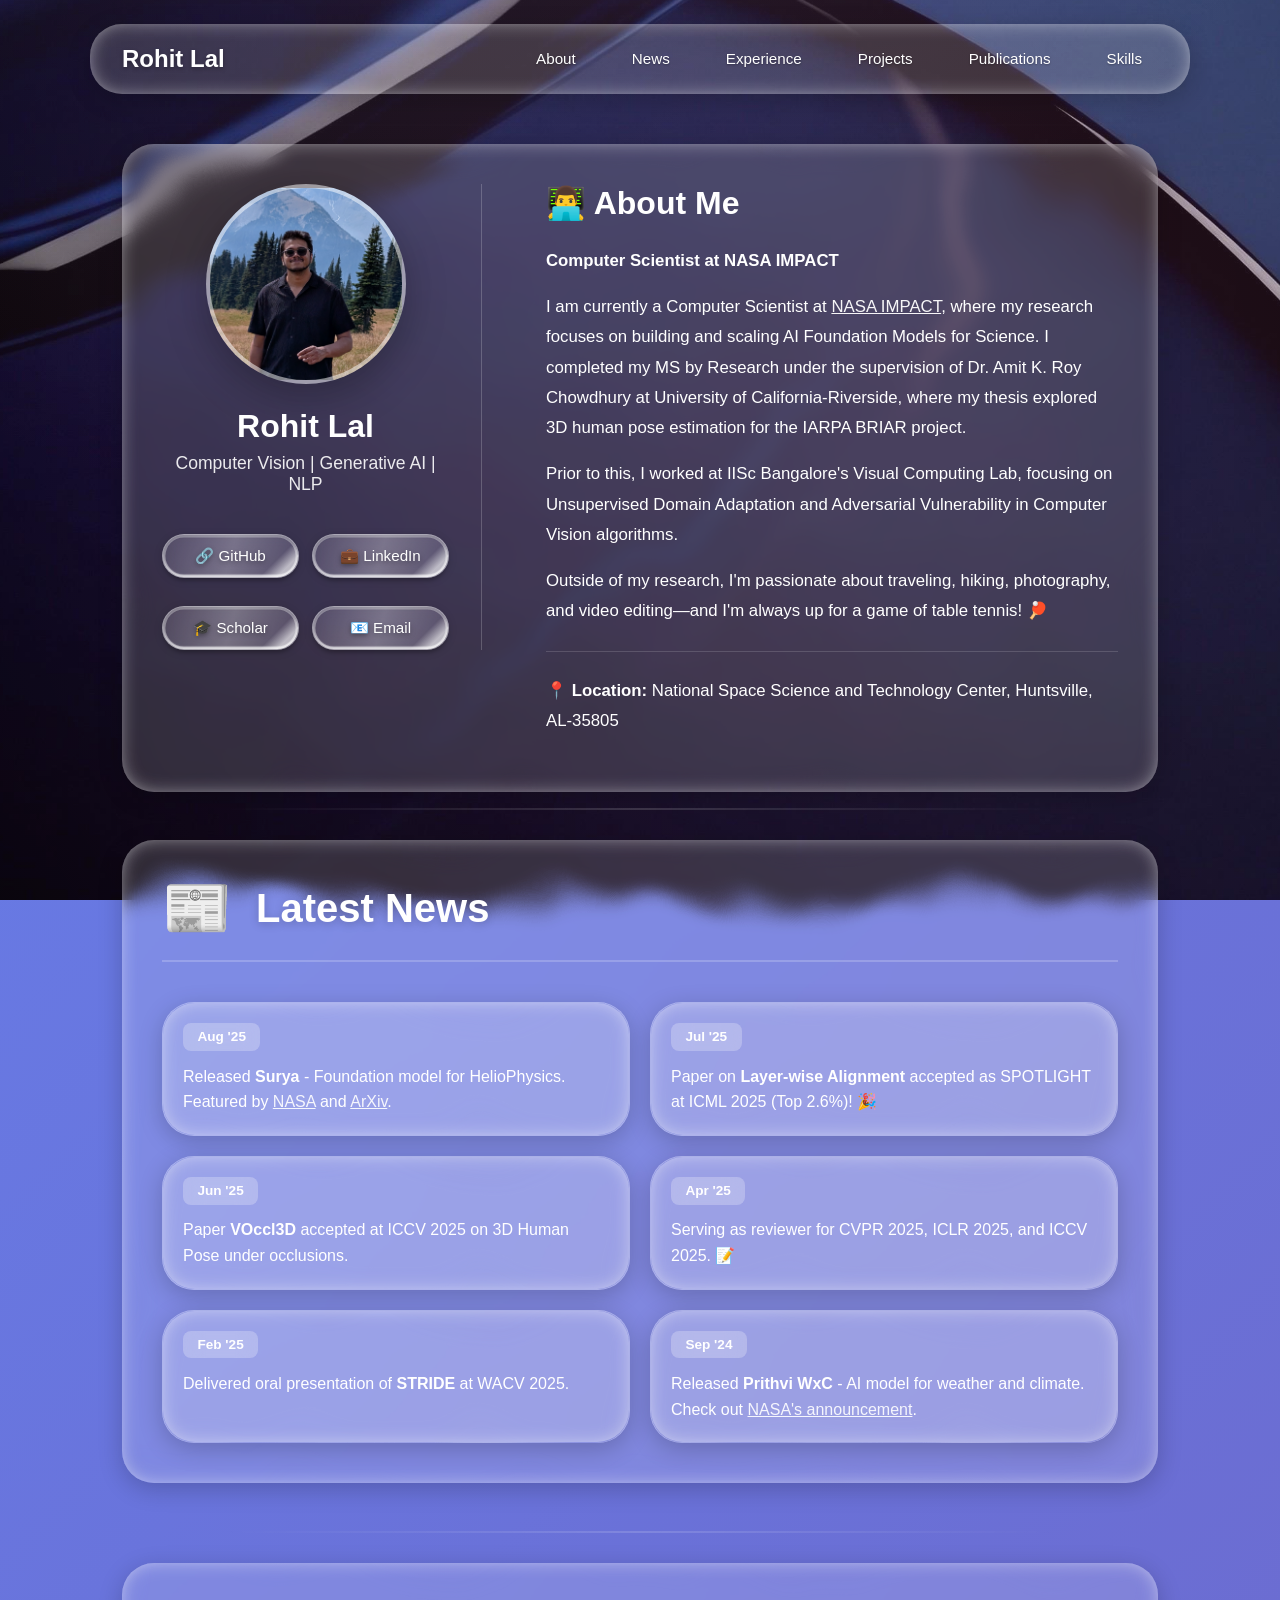
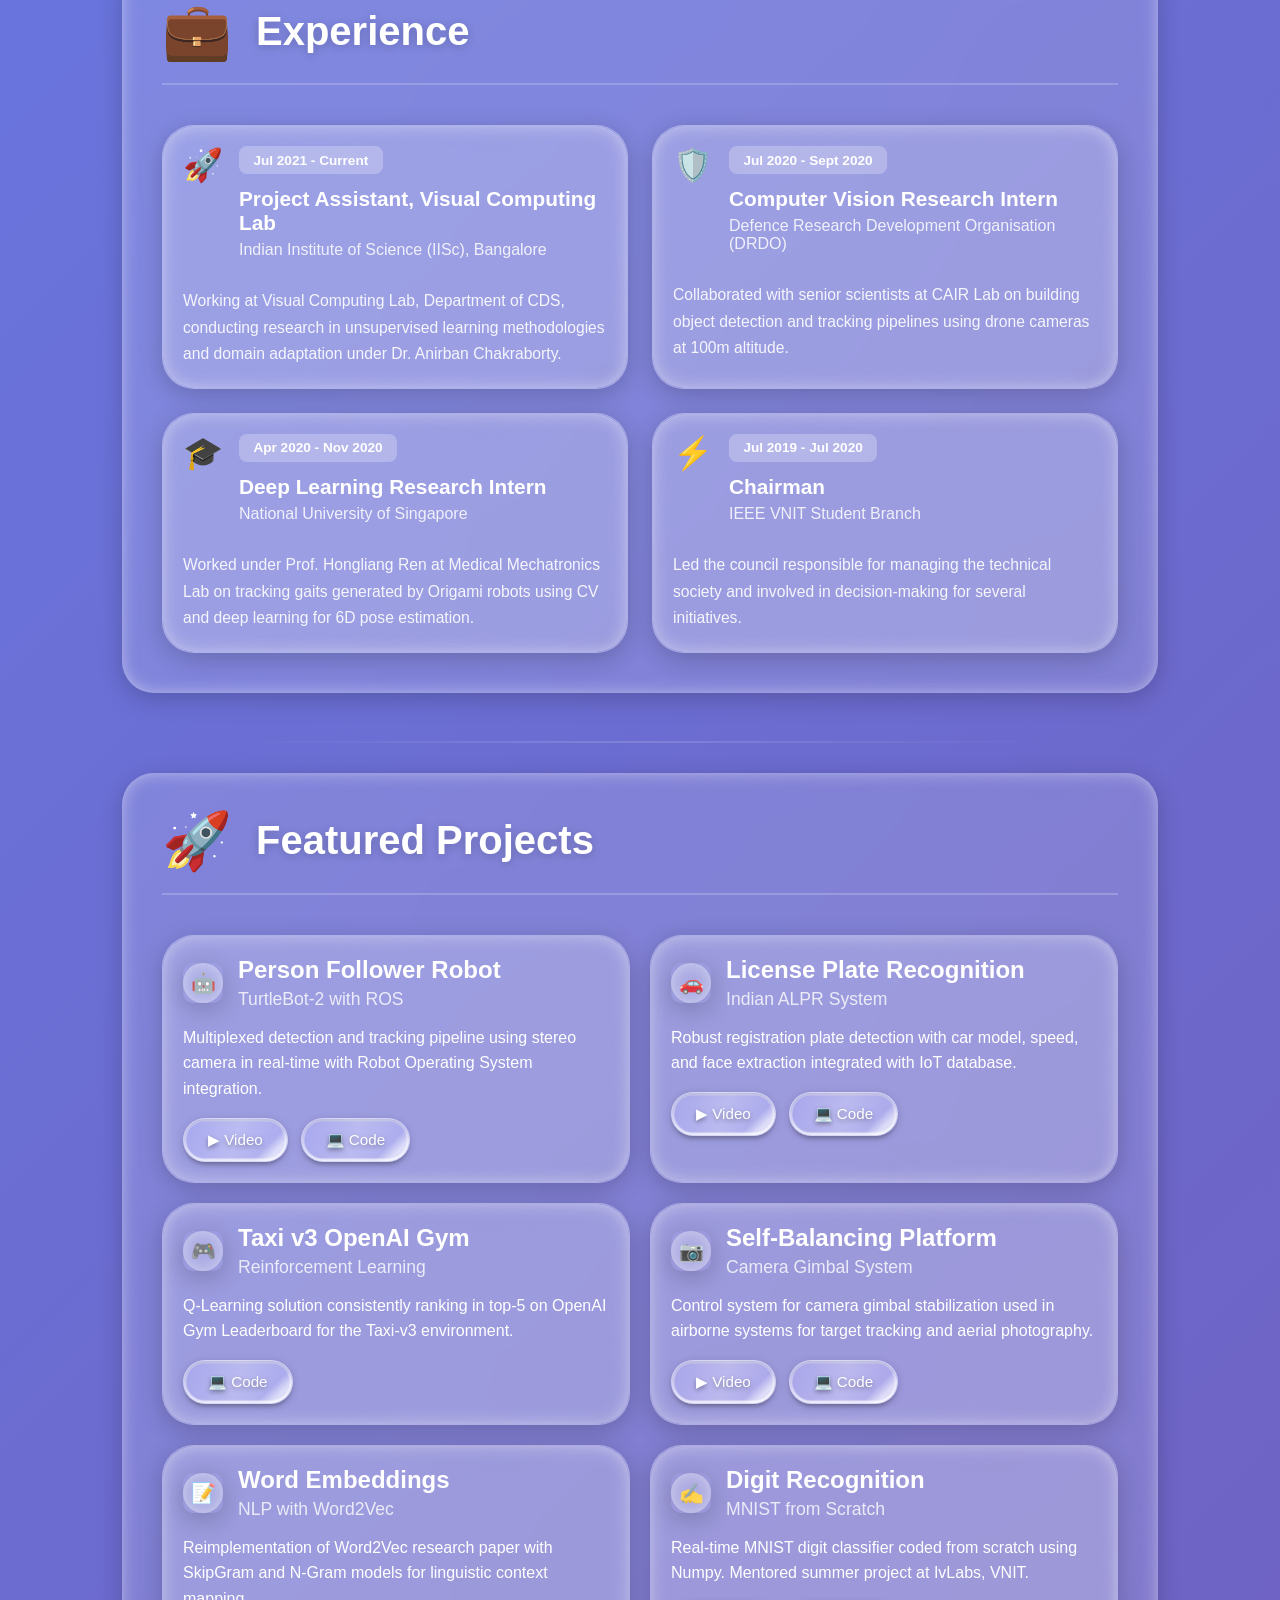
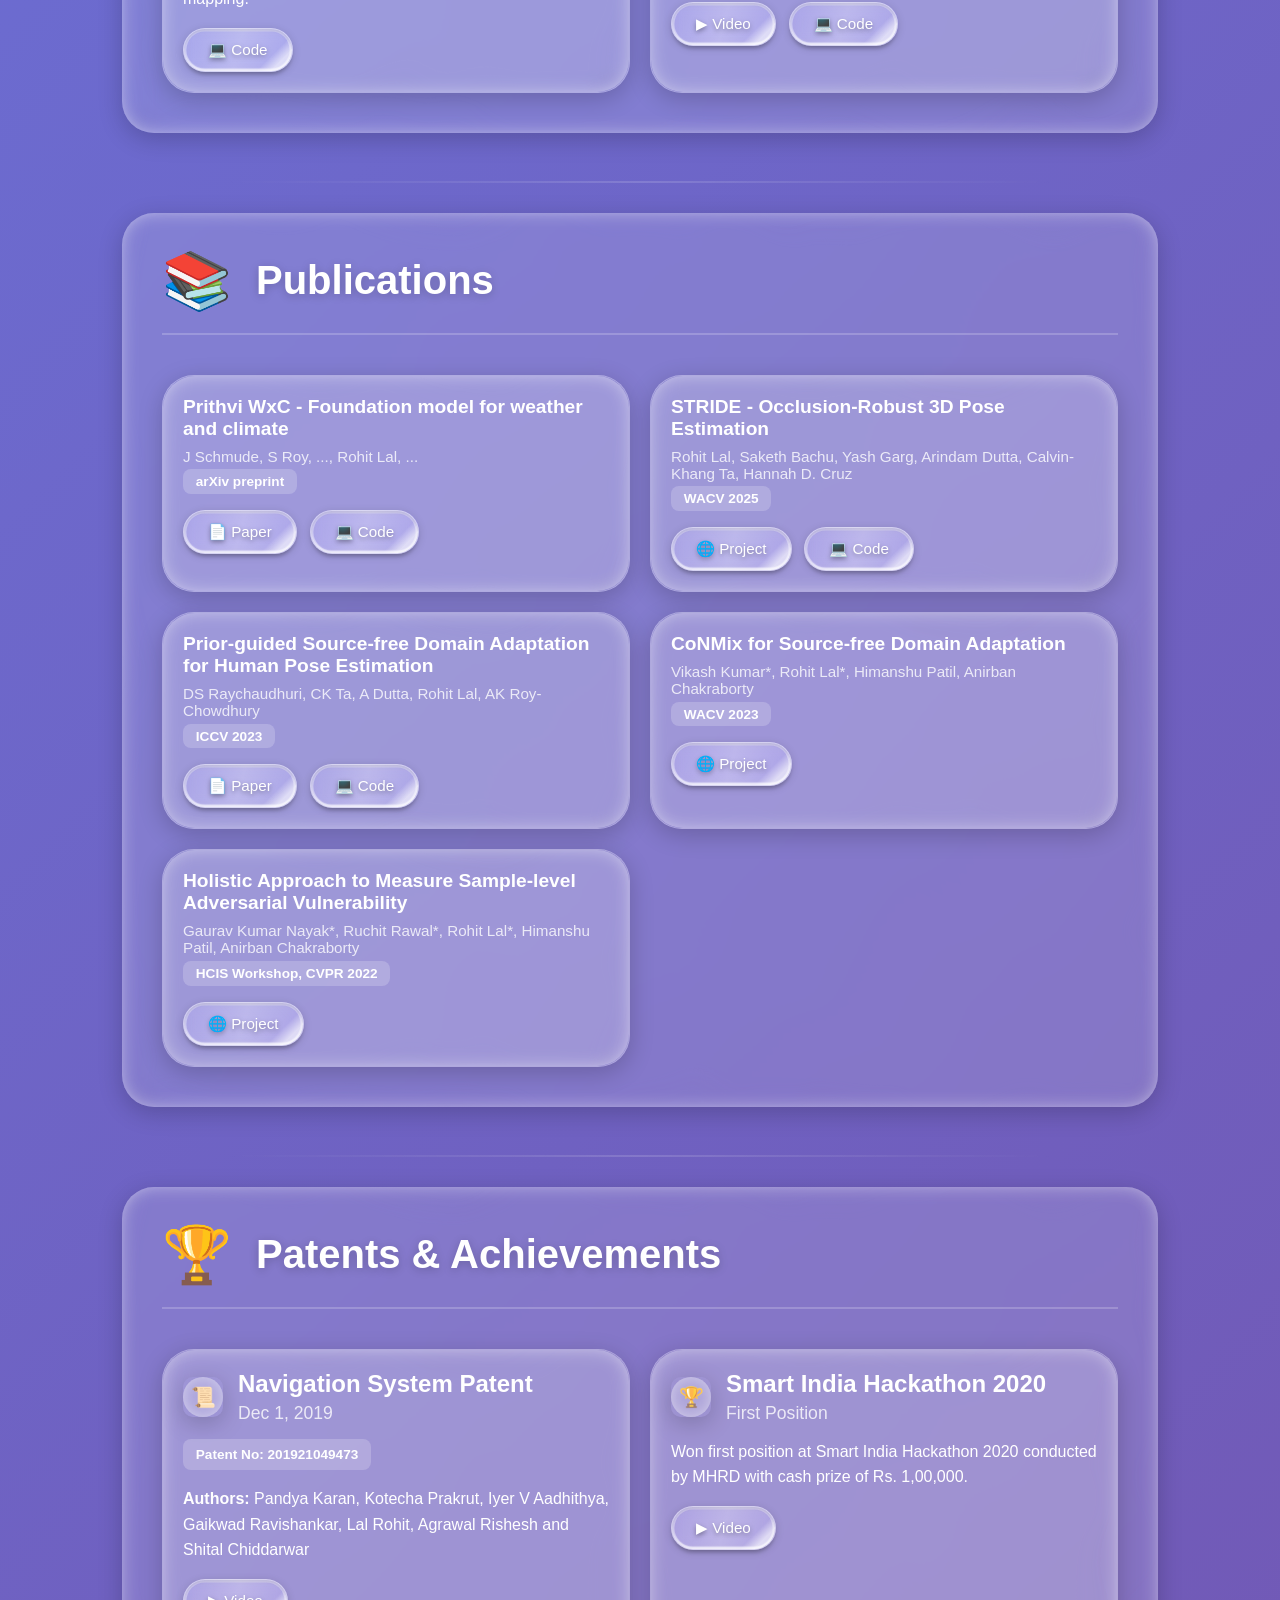
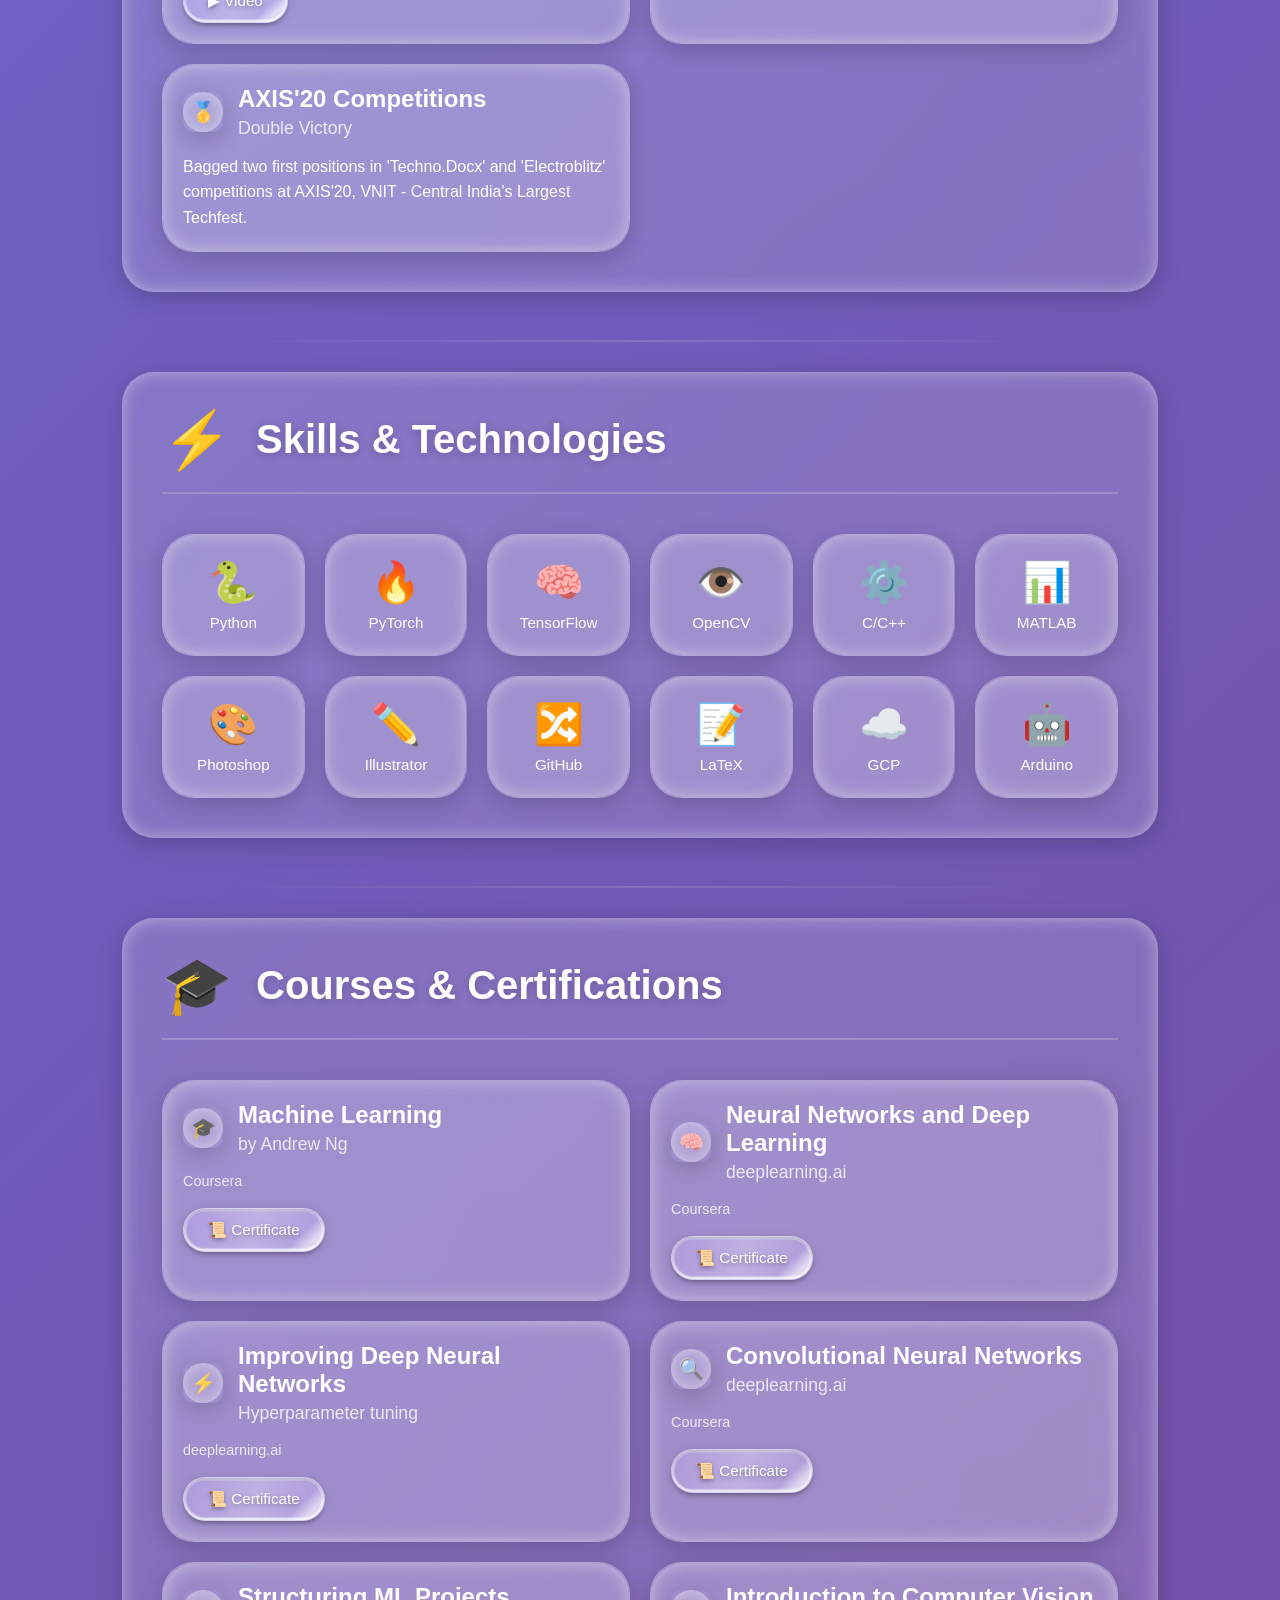
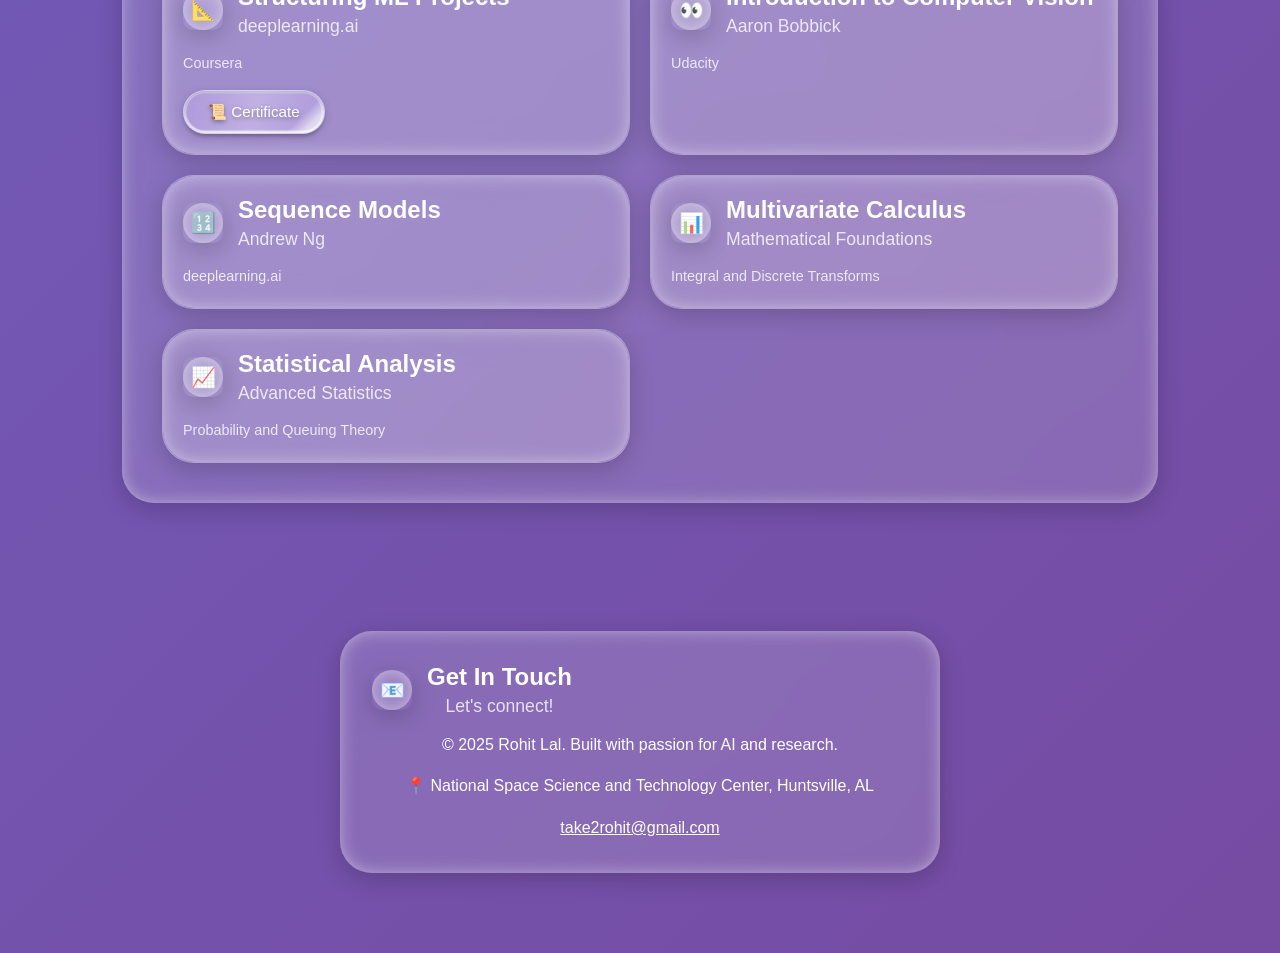
==== index.html @ 55158f2b "updated looks" ====
<!DOCTYPE html>
<html lang="en">
<!--
╔═══════════════════════════════════════════════════════════════════════════╗
║                     LIQUID GLASS CUSTOMIZATION GUIDE                       ║
╚═══════════════════════════════════════════════════════════════════════════╝

This website uses a "liquid glass morphism" effect on the navbar and cards.
All glass effects are controlled by CSS custom properties (variables) defined
in the :root selector at the top of the <style> section.

QUICK START - To customize the liquid glass appearance:
-------------------------------------------------------

1. SCROLL DOWN to the :root { } section in the <style> tag below
2. MODIFY the CSS variable values to change the glass effect
3. READ the comments next to each variable for guidance

KEY VARIABLES TO CUSTOMIZE:
---------------------------

--tint-color: RGB values (e.g., 255, 255, 255 for white)
  → Changes the color overlay on the glass
  → Try: 200, 150, 255 for purple, 150, 200, 255 for blue

--tint-opacity: 0 to 1 (e.g., 0.4)
  → Controls transparency of the color tint
  → Higher = more opaque, Lower = more transparent

--frost-blur: pixel value (e.g., 2px)
  → Controls the backdrop blur (frosted glass effect)
  → Higher = more blur, Lower = clearer glass

--noise-frequency: decimal (e.g., 0.008)
  → Controls the detail of liquid distortion
  → Higher = finer ripples, Lower = larger waves

--distortion-strength: number (e.g., 77)
  → Controls intensity of liquid ripple effect
  → Higher = more pronounced waves, Lower = subtler effect

--shadow-blur: pixel value (e.g., 20px)
  → Controls inner shadow softness
  → Higher = softer glow, Lower = sharper shadow

NAVBAR-SPECIFIC CUSTOMIZATION:
------------------------------
To customize ONLY the navbar without affecting other cards,
uncomment and modify these variables in the :root section:
  --nav-tint-color
  --nav-tint-opacity
  --nav-frost-blur
  --nav-shadow-blur

TECHNICAL NOTES:
---------------
- The liquid distortion uses an SVG filter (scroll to <svg> tag near line 1010)
- The filter parameters sync with CSS variables via JavaScript
- Glass effect layers are created using ::before and ::after pseudo-elements

For advanced customization, search for "LIQUID GLASS" comments in the code.
-->
<head>
    <meta charset="UTF-8">
    <meta name="viewport" content="width=device-width, initial-scale=1.0">
    <title>Rohit Lal - Research Portfolio</title>
    <style>
        :root {
            /* ========================================
               LIQUID GLASS EFFECT CUSTOMIZATION
               ======================================== */
            
            /* Inner shadow - Creates depth inside the glass */
            /* Change shadow-color for different highlight colors */
            /* Increase shadow-blur for softer inner glow */
            --shadow-offset: 0;
            --shadow-blur: 20px;
            --shadow-spread: -5px;
            --shadow-color: rgba(255, 255, 255, 0.7);

            /* Painted glass tint - Adds color overlay to glass */
            /* Change tint-color RGB values (e.g., 200, 150, 255 for purple tint) */
            /* Adjust tint-opacity (0-1) to control tint strength */
            /* LOWER values = MORE transparent, HIGHER values = MORE opaque */
            --tint-color: 255, 255, 255;
            --tint-opacity: 0.15;

            /* Background frost - Controls blur effect */
            /* Increase frost-blur (e.g., 10px) for more frosted look */
            /* Decrease for sharper glass appearance */
            --frost-blur: 10px;

            /* SVG noise/distortion - Creates liquid ripple effect */
            /* Increase noise-frequency (e.g., 0.015) for finer distortion */
            /* Increase distortion-strength (e.g., 100) for more pronounced waves */
            --noise-frequency: 0.008;
            --distortion-strength: 77;

            /* Outer shadow blur - Drop shadow beneath glass elements */
            /* Increase for more dramatic floating effect */
            --outer-shadow-blur: 24px;
            
            /* ========================================
               NAVBAR LIQUID GLASS CUSTOMIZATION
               ======================================== */
            
            /* Navbar-specific glass settings (inherits from above if not set) */
            /* Uncomment and modify these to customize navbar separately: */
            /* --nav-tint-color: 255, 255, 255; */
            /* --nav-tint-opacity: 0.35; */
            /* --nav-frost-blur: 10px; */
            /* --nav-shadow-blur: 15px; */
        }

        * {
            margin: 0;
            padding: 0;
            box-sizing: border-box;
        }

        html {
            font-size: 100%;
            scroll-behavior: smooth;
            overflow-x: hidden;
        }

        /* Smooth scrolling with momentum */
        * {
            -webkit-font-smoothing: antialiased;
            -moz-osx-font-smoothing: grayscale;
        }

        body {
            min-height: 100vh;
            background: linear-gradient(135deg, #667eea 0%, #764ba2 100%);
            font-family: -apple-system, BlinkMacSystemFont, 'Segoe UI', Roboto, sans-serif;
            overflow-x: hidden;
            position: relative;
        }

        /* Parallax background layers */
        .parallax-bg {
            position: fixed;
            top: 0;
            left: 0;
            width: 100%;
            height: 100%;
            z-index: -1;
        }

        .parallax-layer-1 {
            position: absolute;
            top: 0;
            left: 0;
            width: 100%;
            height: 300vh;
            background-image: url('./bg.jpeg');
            background-size: cover;
            background-position: center top;
            background-repeat: no-repeat;
            transform: translateY(-200vh);
        }

        .parallax-layer-2 {
            position: absolute;
            top: 0;
            left: 0;
            width: 100%;
            height: 300vh;
            background: radial-gradient(circle at 30% 50%, rgba(120, 119, 198, 0.2) 0%, transparent 60%),
                radial-gradient(circle at 70% 80%, rgba(255, 119, 198, 0.15) 0%, transparent 60%);
            transform: translateY(-200vh);
        }

        .parallax-layer-3 {
            position: absolute;
            top: 0;
            left: 0;
            width: 100%;
            height: 300vh;
            background: radial-gradient(circle at 80% 20%, rgba(120, 219, 255, 0.15) 0%, transparent 50%);
            transform: translateY(-200vh);
        }

        /* Remove parallax card effects */
        .parallax-card { position: relative; }

        /* ========================================
           MAIN CARD LIQUID GLASS EFFECT
           ======================================== 
           All content cards use this liquid glass effect.
           Same technique as navbar but applied to all .glass elements.
           Customization: Modify CSS variables in :root section at top of file.
        */
        .glass {
            position: relative;
            border-radius: 2rem;
            padding: 1.25rem;
            isolation: isolate;
            transition: transform 0.3s ease;
            box-shadow: 0px 6px var(--outer-shadow-blur) rgba(0, 0, 0, 0.2);
        }

        /* Inner glass layer - tint and inner shadow */
        .glass::before {
            content: '';
            position: absolute;
            inset: 0;
            z-index: 0;
            border-radius: 2rem;
            box-shadow:
                inset var(--shadow-offset) var(--shadow-offset) var(--shadow-blur) var(--shadow-spread) var(--shadow-color);
            background-color: rgba(var(--tint-color), var(--tint-opacity));
            pointer-events: none;
        }

        /* Outer glass layer - backdrop blur and liquid distortion */
        .glass::after {
            content: '';
            position: absolute;
            inset: 0;
            z-index: -1;
            border-radius: 2rem;
            backdrop-filter: blur(var(--frost-blur));
            -webkit-backdrop-filter: blur(var(--frost-blur));
            filter: url(#glass-distortion);
            -webkit-filter: url("#glass-distortion");
            isolation: isolate;
            pointer-events: none;
        }

        /* Ensure content appears above glass layers */
        .glass > * {
            position: relative;
            z-index: 1;
        }

        .glass:hover {
            transform: translateY(-5px);
            box-shadow: 0 12px 40px rgba(31, 38, 135, 0.3);
        }

        @keyframes slideDown {
            from {
                opacity: 0;
                transform: translateX(-50%) translateY(-20px);
            }
            to {
                opacity: 1;
                transform: translateX(-50%) translateY(0);
            }
        }

        /* ========================================
           NAVBAR LIQUID GLASS EFFECT
           ======================================== 
           This creates the liquid glass morphism effect on the navbar
           EXACT structure copied from index_liquid.html for proper transparency
        */
        .liquidGlassNav {
            position: absolute;
            width: 100%;
            height: 100%;
            border-radius: 2rem;
            isolation: isolate;
            box-shadow: 0px 6px var(--outer-shadow-blur) rgba(0, 0, 0, 0.2);
        }

        /* Inner layer: tint color and inner shadow */
        .liquidGlassNav::before {
            content: '';
            position: absolute;
            inset: 0;
            z-index: 0;
            border-radius: 2rem;
            box-shadow:
                inset var(--shadow-offset) var(--shadow-offset) var(--shadow-blur) var(--shadow-spread) var(--shadow-color);
            background-color: rgba(var(--tint-color), var(--tint-opacity));
        }

        /* Outer layer: backdrop blur and liquid distortion - THIS makes it see-through */
        .liquidGlassNav::after {
            content: '';
            position: absolute;
            inset: 0;
            z-index: -1;
            border-radius: 2rem;
            backdrop-filter: blur(var(--frost-blur));
            filter: url(#glass-distortion);
            isolation: isolate;
            -webkit-backdrop-filter: blur(var(--frost-blur));
            -webkit-filter: url("#glass-distortion");
        }

        nav {
            position: fixed;
            top: 1.5rem;
            left: 50%;
            transform: translateX(-50%);
            z-index: 1000;
            max-width: 1100px;
            width: calc(100% - 4rem);
            height: 70px;
            animation: slideDown 0.6s ease forwards;
        }

        nav:hover .liquidGlassNav {
            box-shadow: 0 8px calc(var(--outer-shadow-blur) + 6px) rgba(0, 0, 0, 0.25);
        }

        /* Text content layer - sits on TOP of the liquid glass */
        .nav-content {
            position: relative;
            z-index: 10;
            display: flex;
            align-items: center;
            justify-content: space-between;
            padding: 0 2rem;
            height: 100%;
            pointer-events: none;
        }

        .nav-content > * {
            pointer-events: auto;
        }

        .logo {
            font-size: 1.5rem;
            font-weight: 700;
            color: white;
            text-shadow: 0 2px 4px rgba(0, 0, 0, 0.3);
            opacity: 0;
            animation: fadeIn 0.5s ease 0.2s forwards;
        }

        .nav-links {
            display: flex;
            gap: 1.5rem;
            list-style: none;
            margin: 0;
            padding: 0;
        }

        .nav-links li {
            opacity: 0;
            animation: fadeIn 0.5s ease forwards;
        }

        .nav-links li:nth-child(1) { animation-delay: 0.3s; }
        .nav-links li:nth-child(2) { animation-delay: 0.4s; }
        .nav-links li:nth-child(3) { animation-delay: 0.5s; }
        .nav-links li:nth-child(4) { animation-delay: 0.6s; }
        .nav-links li:nth-child(5) { animation-delay: 0.7s; }
        .nav-links li:nth-child(6) { animation-delay: 0.8s; }

        @keyframes fadeIn {
            to {
                opacity: 1;
            }
        }

        .nav-links a {
            color: white;
            text-decoration: none;
            padding: 0.5rem 1rem;
            border-radius: 0.75rem;
            transition: all 0.3s;
            font-size: 0.95rem;
            position: relative;
            text-shadow: 0 1px 2px rgba(0, 0, 0, 0.3);
        }

        .nav-links a:hover {
            background: rgba(255, 255, 255, 0.3);
            backdrop-filter: blur(10px);
            box-shadow: inset 0 1px 2px rgba(255, 255, 255, 0.6),
                0 2px 10px rgba(0, 0, 0, 0.2);
            transform: translateY(-2px);
        }

        .nav-links a:active {
            transform: translateY(0);
        }

        .container {
            max-width: 1100px;
            margin: 0 auto;
            padding: 7rem 2rem 2rem;
            position: relative;
            z-index: 1;
        }

        .hero {
            padding: 2rem 0 3rem;
        }

        .about-container {
            max-width: 1100px;
            margin: 0 auto;
        }

        .about-card {
            display: grid;
            grid-template-columns: 320px 1fr;
            gap: 3rem;
            padding: 2.5rem;
            align-items: start;
        }

        .about-left {
            display: flex;
            flex-direction: column;
            align-items: center;
            text-align: center;
            padding-right: 2rem;
            border-right: 1px solid rgba(255, 255, 255, 0.2);
        }

        .hero-avatar {
            width: 200px;
            height: 200px;
            border-radius: 50%;
            margin-bottom: 1.5rem;
            border: 4px solid rgba(255, 255, 255, 0.5);
            box-shadow: 0 12px 40px rgba(0, 0, 0, 0.3);
            background-image: url('./dp.png');
            background-size: cover;
            background-position: center;
            background-repeat: no-repeat;
            object-fit: cover;
            animation: float 3s ease-in-out infinite;
        }

        @keyframes float {
            0%, 100% { transform: translateY(0); }
            50% { transform: translateY(-10px); }
        }

        .hero-name {
            font-size: 2rem;
            font-weight: 700;
            color: white;
            margin-bottom: 0.5rem;
        }

        .hero-expertise {
            font-size: 1.1rem;
            color: rgba(255, 255, 255, 0.9);
            margin-bottom: 1.5rem;
        }

        .about-right {
            display: flex;
            flex-direction: column;
            padding-left: 1rem;
        }

        .card-header {
            display: flex;
            align-items: center;
            gap: 0.9375rem;
            margin-bottom: 0.9375rem;
        }

        .icon {
            position: relative;
            width: 2.5rem;
            height: 2.5rem;
            border-radius: 0.625rem;
            display: flex;
            align-items: center;
            justify-content: center;
            font-size: 1.25rem;
        }

        .icon::after {
            border-radius: 0.625rem;
        }

        .card-title {
            font-size: 1.5rem;
            font-weight: 600;
            color: white;
            margin: 0;
        }

        .card-subtitle {
            font-size: 1.1rem;
            color: rgba(255, 255, 255, 0.8);
            margin: 0.3125rem 0 0 0;
        }

        .social-links {
            display: grid;
            grid-template-columns: 1fr 1fr;
            gap: 0.8rem;
            width: 100%;
        }

        .social-btn {
            padding: 0.75rem 1rem;
            font-size: 0.9rem;
            white-space: nowrap;
            margin-top: 0;
        }

        .about-title {
            font-size: 2rem;
            font-weight: 700;
            color: white;
            margin-bottom: 1.5rem;
            display: flex;
            align-items: center;
            gap: 0.75rem;
        }

        .about-content {
            color: white;
            line-height: 1.8;
            font-size: 1.05rem;
        }

        .about-content p {
            margin-bottom: 1rem;
        }

        .about-content p:last-child {
            margin-top: 1.5rem;
            padding-top: 1.5rem;
            border-top: 1px solid rgba(255, 255, 255, 0.15);
        }

        .about-content strong {
            color: rgba(255, 255, 255, 1);
        }

        .about-content a {
            color: rgba(255, 255, 255, 0.95);
            text-decoration: underline;
            transition: color 0.3s;
        }

        .about-content a:hover {
            color: white;
        }

        .section {
            margin-bottom: 5rem;
            position: relative;
        }

        .section::before {
            content: '';
            position: absolute;
            top: -2rem;
            left: 50%;
            transform: translateX(-50%);
            width: 80%;
            height: 2px;
            background: linear-gradient(90deg, transparent, rgba(255, 255, 255, 0.3), transparent);
            opacity: 0.5;
        }

        .section-container {
            padding: 2.5rem;
            margin-bottom: 2rem;
        }

        .section-header {
            display: flex;
            align-items: center;
            gap: 1.5rem;
            margin-bottom: 2.5rem;
            padding-bottom: 1.5rem;
            border-bottom: 2px solid rgba(255, 255, 255, 0.2);
        }

        .section-icon {
            font-size: 3.5rem;
            line-height: 1;
            animation: float 3s ease-in-out infinite;
        }

        .section-title {
            font-size: 2.5rem;
            font-weight: 700;
            color: white;
            margin: 0;
            text-shadow: 0 2px 10px rgba(0, 0, 0, 0.2);
        }

        .subcard {
            background: rgba(255, 255, 255, 0.08) !important;
            border: 1px solid rgba(255, 255, 255, 0.3);
            transition: all 0.3s ease;
        }

        .subcard:hover {
            background: rgba(255, 255, 255, 0.12) !important;
            transform: translateY(-3px) scale(1.02) !important;
        }

        .grid {
            display: grid;
            grid-template-columns: repeat(auto-fit, minmax(320px, 1fr));
            gap: 1.25rem;
        }

        .experience-grid {
            display: grid;
            grid-template-columns: repeat(auto-fit, minmax(450px, 1fr));
            gap: 1.5rem;
        }

        .card-content {
            color: white;
            line-height: 1.6;
        }

        .card-content a {
            color: rgba(255, 255, 255, 0.9);
            text-decoration: underline;
        }

        .news-date {
            display: inline-block;
            padding: 0.4rem 0.9rem;
            background: rgba(255, 255, 255, 0.25);
            backdrop-filter: blur(10px);
            border-radius: 0.5rem;
            font-size: 0.85rem;
            font-weight: 600;
            margin-bottom: 0.8rem;
            color: white;
        }

        .experience-card {
            transition: all 0.3s ease;
            cursor: pointer;
        }

        .experience-card:hover {
            transform: translateY(-8px) scale(1.02) !important;
            box-shadow: 0 16px 48px rgba(31, 38, 135, 0.35) !important;
        }

        .experience-header {
            display: flex;
            align-items: flex-start;
            gap: 1rem;
            margin-bottom: 1rem;
        }

        .experience-icon {
            font-size: 2rem;
            min-width: 2.5rem;
            transition: all 0.3s ease;
        }

        .experience-card:hover .experience-icon {
            transform: scale(1.2) rotate(5deg);
        }

        .experience-info {
            flex: 1;
        }

        .experience-date {
            display: inline-block;
            padding: 0.4rem 0.9rem;
            background: rgba(255, 255, 255, 0.25);
            backdrop-filter: blur(10px);
            border-radius: 0.5rem;
            font-size: 0.85rem;
            font-weight: 600;
            margin-bottom: 0.8rem;
            color: white;
            transition: all 0.3s ease;
        }

        .experience-card:hover .experience-date {
            background: rgba(255, 255, 255, 0.35);
            transform: scale(1.05);
        }

        .experience-title {
            font-size: 1.3rem;
            font-weight: 600;
            color: white;
            margin-bottom: 0.4rem;
        }

        .experience-company {
            color: rgba(255, 255, 255, 0.85);
            margin-bottom: 0.8rem;
            font-size: 1rem;
            font-weight: 500;
        }

        .experience-description {
            color: rgba(255, 255, 255, 0.9);
            line-height: 1.7;
            font-size: 0.98rem;
        }

        /* Glass Button Styles */
        .btn-glass, .social-btn {
            all: unset;
            cursor: pointer;
            position: relative;
            -webkit-tap-highlight-color: rgba(0, 0, 0, 0);
            pointer-events: auto;
            overflow: hidden;
            z-index: 3;
            background: linear-gradient(
                -75deg,
                rgba(255, 255, 255, 0.12),
                rgba(255, 255, 255, 0.32),
                rgba(255, 255, 255, 0.12)
            );
            border-radius: 999vw;
            box-shadow: inset 0 0.125rem 0.125rem rgba(0, 0, 0, 0.08),
                inset 0 -0.125rem 0.125rem rgba(255, 255, 255, 0.65),
                0 0.25rem 0.25rem -0.125rem rgba(0, 0, 0, 0.25),
                0 0 0 0.15rem inset rgba(255, 255, 255, 0.35),
                0 0.125rem 0.5rem rgba(0, 0, 0, 0.15);
            backdrop-filter: blur(6px) saturate(120%);
            -webkit-backdrop-filter: blur(6px) saturate(120%);
            transition: all 0.4s cubic-bezier(0.25, 1, 0.5, 1);
            display: inline-flex;
            align-items: center;
            justify-content: center;
            gap: 0.5rem;
            padding: 0.75rem 1.5rem;
            color: white;
            font-weight: 500;
            text-decoration: none;
            font-size: 0.95rem;
            text-shadow: 0 0.125rem 0.3rem rgba(0, 0, 0, 0.35);
            border: 1px solid rgba(255, 255, 255, 0.45);
            margin-top: 0.9375rem;
        }

        .btn-glass:hover, .social-btn:hover {
            transform: scale(0.97) translateY(-3px);
            backdrop-filter: blur(8px) saturate(130%);
            -webkit-backdrop-filter: blur(8px) saturate(130%);
            box-shadow: inset 0 0.125rem 0.125rem rgba(0, 0, 0, 0.05),
                inset 0 -0.125rem 0.15rem rgba(255, 255, 255, 0.75),
                0 0.4rem 0.35rem -0.125rem rgba(0, 0, 0, 0.3),
                0 0 0 0.2rem inset rgba(255, 255, 255, 0.45),
                0 0.125rem 0.75rem rgba(0, 0, 0, 0.2);
            background: linear-gradient(
                -75deg,
                rgba(255, 255, 255, 0.18),
                rgba(255, 255, 255, 0.38),
                rgba(255, 255, 255, 0.18)
            );
            border-color: rgba(255, 255, 255, 0.55);
        }

        .btn-glass:active, .social-btn:active {
            transform: scale(0.95) translateY(0);
            backdrop-filter: blur(6px) saturate(110%);
            -webkit-backdrop-filter: blur(6px) saturate(110%);
            box-shadow: inset 0 0.15rem 0.2rem rgba(0, 0, 0, 0.15),
                inset 0 -0.1rem 0.125rem rgba(255, 255, 255, 0.5),
                0 0.1rem 0.15rem -0.125rem rgba(0, 0, 0, 0.2),
                inset 0 0.3rem 0.3rem 0 rgba(0, 0, 0, 0.12),
                0 0 0 0.1rem inset rgba(255, 255, 255, 0.25);
        }

        /* Glass button specular highlight */
        .btn-glass::after, .social-btn::after {
            content: "";
            display: block;
            position: absolute;
            z-index: 3;
            width: 100%;
            height: 100%;
            top: 0;
            left: 0;
            box-sizing: border-box;
            border-radius: 999vw;
            background: linear-gradient(
                -45deg,
                rgba(255, 255, 255, 0) 0%,
                rgba(255, 255, 255, 0.6) 45% 50%,
                rgba(255, 255, 255, 0) 55%
            );
            mix-blend-mode: screen;
            pointer-events: none;
            background-size: 200% 200%;
            background-position: 0% 50%;
            background-repeat: no-repeat;
            transition: background-position 0.5s cubic-bezier(0.25, 1, 0.5, 1);
        }

        .btn-glass:hover::after, .social-btn:hover::after {
            background-position: 100% 50%;
        }

        .btn-glass:active::after, .social-btn:active::after {
            background-position: 150% 15%;
        }

        /* Ensure text and icons are above the highlight */
        .btn-glass > *, .social-btn > * {
            position: relative;
            z-index: 4;
        }

        /* Touch device optimizations */
        @media (hover: none) and (pointer: coarse) {
            .btn-glass:hover::after, .social-btn:hover::after,
            .btn-glass:active::after, .social-btn:active::after {
                background-position: 50% 50%;
            }
            
            .btn-glass:hover, .social-btn:hover {
                transform: scale(0.97) translateY(-2px);
            }
            
            .btn-glass:active, .social-btn:active {
                transform: scale(0.93);
            }
        }

        /* Button press animation */
        @keyframes buttonPress {
            0% { transform: scale(1); }
            50% { transform: scale(0.95); }
            100% { transform: scale(1); }
        }

        /* Subtle button entrance animation */
        .btn-glass, .social-btn {
            animation: none;
        }

        @keyframes buttonGlow {
            0%, 100% { 
                box-shadow: inset 0 0.125rem 0.125rem rgba(0, 0, 0, 0.08),
                    inset 0 -0.125rem 0.125rem rgba(255, 255, 255, 0.65),
                    0 0.25rem 0.25rem -0.125rem rgba(0, 0, 0, 0.25),
                    0 0 0 0.15rem inset rgba(255, 255, 255, 0.35),
                    0 0.125rem 0.5rem rgba(0, 0, 0, 0.15);
            }
            50% { 
                box-shadow: inset 0 0.125rem 0.125rem rgba(0, 0, 0, 0.08),
                    inset 0 -0.125rem 0.125rem rgba(255, 255, 255, 0.7),
                    0 0.25rem 0.25rem -0.125rem rgba(0, 0, 0, 0.25),
                    0 0 0 0.2rem inset rgba(255, 255, 255, 0.4),
                    0 0.125rem 0.6rem rgba(255, 255, 255, 0.2);
            }
        }

        .project-links {
            display: flex;
            gap: 0.8rem;
            margin-top: 1rem;
            flex-wrap: wrap;
        }

        .project-links .btn-glass {
            margin-top: 0;
        }

        .pub-title {
            font-size: 1.2rem;
            font-weight: 600;
            color: white;
            margin-bottom: 0.5rem;
        }

        .pub-authors {
            color: rgba(255, 255, 255, 0.8);
            margin-bottom: 0.3rem;
            font-size: 0.95rem;
        }

        .pub-venue {
            display: inline-block;
            padding: 0.3rem 0.8rem;
            background: rgba(255, 255, 255, 0.2);
            border-radius: 0.5rem;
            color: white;
            font-weight: 600;
            margin-bottom: 1rem;
            font-size: 0.85rem;
        }

        .pub-links {
            display: flex;
            gap: 0.8rem;
            flex-wrap: wrap;
        }

        .pub-links .btn-glass {
            margin-top: 0;
        }

        .skills-grid {
            display: grid;
            grid-template-columns: repeat(auto-fill, minmax(120px, 1fr));
            gap: 1.25rem;
        }

        .skill-card {
            text-align: center;
            padding: 1.5rem 1rem;
        }

        .skill-icon {
            font-size: 2.5rem;
            margin-bottom: 0.5rem;
        }

        .skill-name {
            color: white;
            font-weight: 500;
            font-size: 0.95rem;
        }

        .course-title {
            font-size: 1.1rem;
            font-weight: 600;
            color: white;
            margin-bottom: 0.3rem;
        }

        .course-source {
            color: rgba(255, 255, 255, 0.8);
            font-size: 0.9rem;
        }

        .patent-title {
            font-size: 1.2rem;
            font-weight: 600;
            color: white;
            margin-bottom: 0.5rem;
        }

        .patent-number {
            display: inline-block;
            padding: 0.3rem 0.8rem;
            background: rgba(255, 255, 255, 0.2);
            border-radius: 0.5rem;
            color: white;
            font-weight: 600;
            margin-bottom: 0.5rem;
            font-size: 0.85rem;
        }

        footer {
            text-align: center;
            padding: 3rem 0;
            color: rgba(255, 255, 255, 0.9);
            position: relative;
            z-index: 1;
        }

        @media (max-width: 968px) {
            .about-card {
                grid-template-columns: 1fr;
                gap: 2rem;
                text-align: center;
            }

            .about-left {
                margin: 0 auto;
                padding-right: 0;
                border-right: none;
                border-bottom: 1px solid rgba(255, 255, 255, 0.2);
                padding-bottom: 2rem;
            }

            .about-right {
                align-items: center;
            }

            .about-title {
                justify-content: center;
            }

            .about-content {
                text-align: left;
            }

            .section-container {
                padding: 1.5rem;
            }

            .section-header {
                flex-direction: column;
                text-align: center;
                gap: 1rem;
            }

            .section-icon {
                font-size: 2.5rem;
            }

            .section-title {
                font-size: 2rem;
            }
        }

        @media (max-width: 768px) {
            nav {
                top: 1rem;
                width: calc(100% - 2rem);
                height: 60px;
            }

            .nav-content {
                padding: 0 1.5rem;
            }

            .nav-links {
                display: none;
            }

            .logo {
                font-size: 1.2rem;
            }

            .hero-name {
                font-size: 1.75rem;
            }

            .hero-avatar {
                width: 160px;
                height: 160px;
            }

            .section-title {
                font-size: 2rem;
            }

            .grid {
                grid-template-columns: 1fr;
            }

            .experience-grid {
                grid-template-columns: 1fr;
            }

            .social-links {
                grid-template-columns: 1fr;
            }
        }
    </style>
</head>
<body>
    <!-- Parallax Background -->
    <div class="parallax-bg">
        <div class="parallax-layer-1"></div>
        <div class="parallax-layer-2"></div>
        <div class="parallax-layer-3"></div>
    </div>

    <nav>
        <!-- Liquid glass background layer - creates the see-through distorted effect -->
        <div class="liquidGlassNav"></div>
        
        <!-- Text content layer - positioned on top of the glass -->
        <div class="nav-content">
            <div class="logo">Rohit Lal</div>
            <ul class="nav-links">
                <li><a href="#about">About</a></li>
                <li><a href="#news">News</a></li>
                <li><a href="#experience">Experience</a></li>
                <li><a href="#projects">Projects</a></li>
                <li><a href="#publications">Publications</a></li>
                <li><a href="#skills">Skills</a></li>
            </ul>
        </div>
    </nav>

    <!-- 
        ========================================
        LIQUID GLASS SVG FILTERS
        ========================================
        These SVG filters create the liquid ripple distortion effect.
        
        The 'glass-distortion' filter is automatically synchronized with CSS variables:
        - baseFrequency is set from --noise-frequency variable
        - scale is set from --distortion-strength variable
        
        These values are applied on page load via JavaScript (see initLiquidGlass function).
        
        To customize:
        1. Change CSS variables in the :root section above (recommended)
        2. OR manually edit the baseFrequency and scale attributes below
        
        feTurbulence: Creates the noise pattern for distortion
          - baseFrequency: Controls ripple detail (higher = finer)
          - numOctaves: Complexity of pattern (2 = good balance)
          - seed: Random seed for pattern (92 = default)
        
        feDisplacementMap: Applies the distortion
          - scale: Intensity of distortion (higher = more pronounced)
    -->
    <svg xmlns="http://www.w3.org/2000/svg" style="display: none;">
        <defs>
            <filter id="glass-distortion" x="0%" y="0%" width="100%" height="100%">
                <feTurbulence type="fractalNoise" baseFrequency="0.008 0.008" numOctaves="2" seed="92" result="noise" />
                <feGaussianBlur in="noise" stdDeviation="2" result="blurred" />
                <feDisplacementMap in="SourceGraphic" in2="blurred" scale="77" xChannelSelector="R"
                    yChannelSelector="G" />
            </filter>
            <filter id="lensFilter" x="0%" y="0%" width="100%" height="100%" filterUnits="objectBoundingBox">
                <feComponentTransfer in="SourceAlpha" result="alpha">
                    <feFuncA type="identity" />
                </feComponentTransfer>
                <feGaussianBlur in="alpha" stdDeviation="50" result="blur" />
                <feDisplacementMap in="SourceGraphic" in2="blur" scale="50" xChannelSelector="A" yChannelSelector="A" />
            </filter>
        </defs>
    </svg>

    <div class="container">
        <section id="about" class="hero">
            <div class="about-container">
                <div class="about-card glass">
                    <div class="about-left">
                        <div class="hero-avatar"></div>
                        <h1 class="hero-name">Rohit Lal</h1>
                        <p class="hero-expertise">Computer Vision | Generative AI | NLP</p>
                        <div class="social-links">
                            <a href="https://github.com/take2rohit/" class="social-btn" target="_blank">
                                🔗 GitHub
                            </a>
                            <a href="https://in.linkedin.com/in/rohit-lal" class="social-btn" target="_blank">
                                💼 LinkedIn
                            </a>
                            <a href="https://scholar.google.com/citations?user=q2nc3QoAAAAJ&hl=en" class="social-btn" target="_blank">
                                🎓 Scholar
                            </a>
                            <a href="mailto:take2rohit@gmail.com" class="social-btn">
                                📧 Email
                            </a>
                        </div>
                    </div>
                    <div class="about-right">
                        <h2 class="about-title">
                            👨‍💻 About Me
                        </h2>
                        <div class="about-content">
                            <p><strong>Computer Scientist at NASA IMPACT</strong></p>
                            <p>I am currently a Computer Scientist at <a href="https://www.earthdata.nasa.gov/esds/impact" target="_blank">NASA IMPACT</a>, where my research focuses on building and scaling AI Foundation Models for Science. I completed my MS by Research under the supervision of Dr. Amit K. Roy Chowdhury at University of California-Riverside, where my thesis explored 3D human pose estimation for the IARPA BRIAR project.</p>
                            <p>Prior to this, I worked at IISc Bangalore's Visual Computing Lab, focusing on Unsupervised Domain Adaptation and Adversarial Vulnerability in Computer Vision algorithms.</p>
                            <p>Outside of my research, I'm passionate about traveling, hiking, photography, and video editing—and I'm always up for a game of table tennis! 🏓</p>
                            <p><strong>📍 Location:</strong> National Space Science and Technology Center, Huntsville, AL-35805</p>
                        </div>
                    </div>
                </div>
            </div>
        </section>

        <section id="news" class="section">
            <div class="section-container glass parallax-card">
                <div class="section-header">
                    <div class="section-icon">📰</div>
                    <h2 class="section-title">Latest News</h2>
                </div>
                <div class="grid">
                    <div class="subcard glass">
                        <span class="news-date">Aug '25</span>
                        <div class="card-content">
                            Released <strong>Surya</strong> - Foundation model for HelioPhysics. Featured by <a href="https://science.data.nasa.gov/features-events/inside-surya-solar-ai-model" target="_blank">NASA</a> and <a href="https://arxiv.org/abs/2508.14112" target="_blank">ArXiv</a>.
                        </div>
                    </div>
                    <div class="subcard glass">
                        <span class="news-date">Jul '25</span>
                        <div class="card-content">
                            Paper on <strong>Layer-wise Alignment</strong> accepted as SPOTLIGHT at ICML 2025 (Top 2.6%)! 🎉
                        </div>
                    </div>
                    <div class="subcard glass">
                        <span class="news-date">Jun '25</span>
                        <div class="card-content">
                            Paper <strong>VOccl3D</strong> accepted at ICCV 2025 on 3D Human Pose under occlusions.
                        </div>
                    </div>
                    <div class="subcard glass">
                        <span class="news-date">Apr '25</span>
                        <div class="card-content">
                            Serving as reviewer for CVPR 2025, ICLR 2025, and ICCV 2025. 📝
                        </div>
                    </div>
                    <div class="subcard glass">
                        <span class="news-date">Feb '25</span>
                        <div class="card-content">
                            Delivered oral presentation of <strong>STRIDE</strong> at WACV 2025.
                        </div>
                    </div>
                    <div class="subcard glass">
                        <span class="news-date">Sep '24</span>
                        <div class="card-content">
                            Released <strong>Prithvi WxC</strong> - AI model for weather and climate. Check out <a href="https://science.nasa.gov/open-science/ai-model-weather-climate/" target="_blank">NASA's announcement</a>.
                        </div>
                    </div>
                </div>
            </div>
        </section>

        <section id="experience" class="section">
            <div class="section-container glass parallax-card">
                <div class="section-header">
                    <div class="section-icon">💼</div>
                    <h2 class="section-title">Experience</h2>
                </div>
                <div class="experience-grid">
                    <div class="subcard glass experience-card">
                    <div class="experience-header">
                        <div class="experience-icon">🚀</div>
                        <div class="experience-info">
                            <span class="experience-date">Jul 2021 - Current</span>
                            <h3 class="experience-title">Project Assistant, Visual Computing Lab</h3>
                            <div class="experience-company">Indian Institute of Science (IISc), Bangalore</div>
                        </div>
                    </div>
                    <div class="experience-description">
                        Working at Visual Computing Lab, Department of CDS, conducting research in unsupervised learning methodologies and domain adaptation under Dr. Anirban Chakraborty.
                    </div>
                </div>

                <div class="subcard glass experience-card">
                    <div class="experience-header">
                        <div class="experience-icon">🛡️</div>
                        <div class="experience-info">
                            <span class="experience-date">Jul 2020 - Sept 2020</span>
                            <h3 class="experience-title">Computer Vision Research Intern</h3>
                            <div class="experience-company">Defence Research Development Organisation (DRDO)</div>
                        </div>
                    </div>
                    <div class="experience-description">
                        Collaborated with senior scientists at CAIR Lab on building object detection and tracking pipelines using drone cameras at 100m altitude.
                    </div>
                </div>

                <div class="subcard glass experience-card">
                    <div class="experience-header">
                        <div class="experience-icon">🎓</div>
                        <div class="experience-info">
                            <span class="experience-date">Apr 2020 - Nov 2020</span>
                            <h3 class="experience-title">Deep Learning Research Intern</h3>
                            <div class="experience-company">National University of Singapore</div>
                        </div>
                    </div>
                    <div class="experience-description">
                        Worked under Prof. Hongliang Ren at Medical Mechatronics Lab on tracking gaits generated by Origami robots using CV and deep learning for 6D pose estimation.
                    </div>
                </div>

                <div class="subcard glass experience-card">
                    <div class="experience-header">
                        <div class="experience-icon">⚡</div>
                        <div class="experience-info">
                            <span class="experience-date">Jul 2019 - Jul 2020</span>
                            <h3 class="experience-title">Chairman</h3>
                            <div class="experience-company">IEEE VNIT Student Branch</div>
                        </div>
                    </div>
                    <div class="experience-description">
                        Led the council responsible for managing the technical society and involved in decision-making for several initiatives.
                    </div>
                </div>
                </div>
            </div>
        </section>

        <section id="projects" class="section">
            <div class="section-container glass parallax-card">
                <div class="section-header">
                    <div class="section-icon">🚀</div>
                    <h2 class="section-title">Featured Projects</h2>
                </div>
                <div class="grid">
                    <div class="subcard glass">
                    <div class="card-header">
                        <div class="icon glass">🤖</div>
                        <div>
                            <h3 class="card-title">Person Follower Robot</h3>
                            <p class="card-subtitle">TurtleBot-2 with ROS</p>
                        </div>
                    </div>
                    <div class="card-content">
                        Multiplexed detection and tracking pipeline using stereo camera in real-time with Robot Operating System integration.
                    </div>
                    <div class="project-links">
                        <a href="https://www.youtube.com/watch?v=XnrbU1050ls" class="btn-glass" target="_blank">▶ Video</a>
                        <a href="https://github.com/khush3/person_following_bot" class="btn-glass" target="_blank">💻 Code</a>
                    </div>
                </div>

                <div class="subcard glass">
                    <div class="card-header">
                        <div class="icon glass">🚗</div>
                        <div>
                            <h3 class="card-title">License Plate Recognition</h3>
                            <p class="card-subtitle">Indian ALPR System</p>
                        </div>
                    </div>
                    <div class="card-content">
                        Robust registration plate detection with car model, speed, and face extraction integrated with IoT database.
                    </div>
                    <div class="project-links">
                        <a href="https://youtu.be/Y-EuzsubixI" class="btn-glass" target="_blank">▶ Video</a>
                        <a href="https://github.com/conspicio-ai/alpr" class="btn-glass" target="_blank">💻 Code</a>
                    </div>
                </div>

                <div class="subcard glass">
                    <div class="card-header">
                        <div class="icon glass">🎮</div>
                        <div>
                            <h3 class="card-title">Taxi v3 OpenAI Gym</h3>
                            <p class="card-subtitle">Reinforcement Learning</p>
                        </div>
                    </div>
                    <div class="card-content">
                        Q-Learning solution consistently ranking in top-5 on OpenAI Gym Leaderboard for the Taxi-v3 environment.
                    </div>
                    <div class="project-links">
                        <a href="https://github.com/take2rohit/taxi_v3_openai" class="btn-glass" target="_blank">💻 Code</a>
                    </div>
                </div>

                <div class="subcard glass">
                    <div class="card-header">
                        <div class="icon glass">📷</div>
                        <div>
                            <h3 class="card-title">Self-Balancing Platform</h3>
                            <p class="card-subtitle">Camera Gimbal System</p>
                        </div>
                    </div>
                    <div class="card-content">
                        Control system for camera gimbal stabilization used in airborne systems for target tracking and aerial photography.
                    </div>
                    <div class="project-links">
                        <a href="https://www.youtube.com/watch?v=1D1ZQ6mKg0k" class="btn-glass" target="_blank">▶ Video</a>
                        <a href="https://github.com/take2rohit/self-balancing-platform" class="btn-glass" target="_blank">💻 Code</a>
                    </div>
                </div>

                <div class="subcard glass">
                    <div class="card-header">
                        <div class="icon glass">📝</div>
                        <div>
                            <h3 class="card-title">Word Embeddings</h3>
                            <p class="card-subtitle">NLP with Word2Vec</p>
                        </div>
                    </div>
                    <div class="card-content">
                        Reimplementation of Word2Vec research paper with SkipGram and N-Gram models for linguistic context mapping.
                    </div>
                    <div class="project-links">
                        <a href="https://github.com/take2rohit/NLP_word_embedding" class="btn-glass" target="_blank">💻 Code</a>
                    </div>
                </div>

                <div class="subcard glass">
                    <div class="card-header">
                        <div class="icon glass">✍️</div>
                        <div>
                            <h3 class="card-title">Digit Recognition</h3>
                            <p class="card-subtitle">MNIST from Scratch</p>
                        </div>
                    </div>
                    <div class="card-content">
                        Real-time MNIST digit classifier coded from scratch using Numpy. Mentored summer project at IvLabs, VNIT.
                    </div>
                    <div class="project-links">
                        <a href="https://www.youtube.com/watch?v=SCYhVTUIdoo" class="btn-glass" target="_blank">▶ Video</a>
                        <a href="https://github.com/GlazeDonuts/Summer-Project-2019" class="btn-glass" target="_blank">💻 Code</a>
                    </div>
                </div>
                </div>
            </div>
        </section>

        <section id="publications" class="section">
            <div class="section-container glass parallax-card">
                <div class="section-header">
                    <div class="section-icon">📚</div>
                    <h2 class="section-title">Publications</h2>
                </div>
                <div class="grid">
                    <div class="subcard glass">
                    <div class="pub-title">Prithvi WxC - Foundation model for weather and climate</div>
                    <div class="pub-authors">J Schmude, S Roy, ..., Rohit Lal, ...</div>
                    <span class="pub-venue">arXiv preprint</span>
                    <div class="pub-links">
                        <a href="https://arxiv.org/abs/2409.13598" class="btn-glass" target="_blank">📄 Paper</a>
                        <a href="https://github.com/NASA-IMPACT/Prithvi-WxC" class="btn-glass" target="_blank">💻 Code</a>
                    </div>
                </div>

                <div class="subcard glass">
                    <div class="pub-title">STRIDE - Occlusion-Robust 3D Pose Estimation</div>
                    <div class="pub-authors">Rohit Lal, Saketh Bachu, Yash Garg, Arindam Dutta, Calvin-Khang Ta, Hannah D. Cruz</div>
                    <span class="pub-venue">WACV 2025</span>
                    <div class="pub-links">
                        <a href="https://sites.google.com/view/sample-adv-trustworthy/" class="btn-glass" target="_blank">🌐 Project</a>
                        <a href="https://github.com/take2rohit/STRIDE" class="btn-glass" target="_blank">💻 Code</a>
                    </div>
                </div>

                <div class="subcard glass">
                    <div class="pub-title">Prior-guided Source-free Domain Adaptation for Human Pose Estimation</div>
                    <div class="pub-authors">DS Raychaudhuri, CK Ta, A Dutta, Rohit Lal, AK Roy-Chowdhury</div>
                    <span class="pub-venue">ICCV 2023</span>
                    <div class="pub-links">
                        <a href="https://openaccess.thecvf.com/content/ICCV2023/papers/Raychaudhuri_Prior-guided_Source-free_Domain_Adaptation_for_Human_Pose_Estimation_ICCV_2023_paper.pdf" class="btn-glass" target="_blank">📄 Paper</a>
                        <a href="https://github.com/driptaRC/POST" class="btn-glass" target="_blank">💻 Code</a>
                    </div>
                </div>

                <div class="subcard glass">
                    <div class="pub-title">CoNMix for Source-free Domain Adaptation</div>
                    <div class="pub-authors">Vikash Kumar*, Rohit Lal*, Himanshu Patil, Anirban Chakraborty</div>
                    <span class="pub-venue">WACV 2023</span>
                    <div class="pub-links">
                        <a href="https://sites.google.com/view/conmix-vcl" class="btn-glass" target="_blank">🌐 Project</a>
                    </div>
                </div>

                <div class="subcard glass">
                    <div class="pub-title">Holistic Approach to Measure Sample-level Adversarial Vulnerability</div>
                    <div class="pub-authors">Gaurav Kumar Nayak*, Ruchit Rawal*, Rohit Lal*, Himanshu Patil, Anirban Chakraborty</div>
                    <span class="pub-venue">HCIS Workshop, CVPR 2022</span>
                    <div class="pub-links">
                        <a href="https://sites.google.com/view/sample-adv-trustworthy/" class="btn-glass" target="_blank">🌐 Project</a>
                    </div>
                </div>
                </div>
            </div>
        </section>

        <section id="achievements" class="section">
            <div class="section-container glass parallax-card">
                <div class="section-header">
                    <div class="section-icon">🏆</div>
                    <h2 class="section-title">Patents & Achievements</h2>
                </div>
                <div class="grid">
                    <div class="subcard glass">
                    <div class="card-header">
                        <div class="icon glass">📜</div>
                        <div>
                            <h3 class="card-title">Navigation System Patent</h3>
                            <p class="card-subtitle">Dec 1, 2019</p>
                        </div>
                    </div>
                    <div class="card-content">
                        <span class="patent-number">Patent No: 201921049473</span>
                        <div style="margin-top: 0.5rem;">
                            <strong>Authors:</strong> Pandya Karan, Kotecha Prakrut, Iyer V Aadhithya, Gaikwad Ravishankar, Lal Rohit, Agrawal Rishesh and Shital Chiddarwar
                        </div>
                    </div>
                    <div class="project-links">
                        <a href="https://www.youtube.com/watch?v=ePORvzIond8" class="btn-glass" target="_blank">▶ Video</a>
                    </div>
                </div>

                <div class="subcard glass">
                    <div class="card-header">
                        <div class="icon glass">🏆</div>
                        <div>
                            <h3 class="card-title">Smart India Hackathon 2020</h3>
                            <p class="card-subtitle">First Position</p>
                        </div>
                    </div>
                    <div class="card-content">
                        Won first position at Smart India Hackathon 2020 conducted by MHRD with cash prize of Rs. 1,00,000.
                    </div>
                    <div class="project-links">
                        <a href="https://youtu.be/Y-EuzsubixI" class="btn-glass" target="_blank">▶ Video</a>
                    </div>
                </div>

                <div class="subcard glass">
                    <div class="card-header">
                        <div class="icon glass">🥇</div>
                        <div>
                            <h3 class="card-title">AXIS'20 Competitions</h3>
                            <p class="card-subtitle">Double Victory</p>
                        </div>
                    </div>
                    <div class="card-content">
                        Bagged two first positions in 'Techno.Docx' and 'Electroblitz' competitions at AXIS'20, VNIT - Central India's Largest Techfest.
                    </div>
                </div>
                </div>
            </div>
        </section>

        <section id="skills" class="section">
            <div class="section-container glass parallax-card">
                <div class="section-header">
                    <div class="section-icon">⚡</div>
                    <h2 class="section-title">Skills & Technologies</h2>
                </div>
                <div class="skills-grid">
                    <div class="skill-card subcard glass">
                    <div class="skill-icon">🐍</div>
                    <div class="skill-name">Python</div>
                </div>
                <div class="skill-card subcard glass">
                    <div class="skill-icon">🔥</div>
                    <div class="skill-name">PyTorch</div>
                </div>
                <div class="skill-card subcard glass">
                    <div class="skill-icon">🧠</div>
                    <div class="skill-name">TensorFlow</div>
                </div>
                <div class="skill-card subcard glass">
                    <div class="skill-icon">👁️</div>
                    <div class="skill-name">OpenCV</div>
                </div>
                <div class="skill-card subcard glass">
                    <div class="skill-icon">⚙️</div>
                    <div class="skill-name">C/C++</div>
                </div>
                <div class="skill-card subcard glass">
                    <div class="skill-icon">📊</div>
                    <div class="skill-name">MATLAB</div>
                </div>
                <div class="skill-card subcard glass">
                    <div class="skill-icon">🎨</div>
                    <div class="skill-name">Photoshop</div>
                </div>
                <div class="skill-card subcard glass">
                    <div class="skill-icon">✏️</div>
                    <div class="skill-name">Illustrator</div>
                </div>
                <div class="skill-card subcard glass">
                    <div class="skill-icon">🔀</div>
                    <div class="skill-name">GitHub</div>
                </div>
                <div class="skill-card subcard glass">
                    <div class="skill-icon">📝</div>
                    <div class="skill-name">LaTeX</div>
                </div>
                <div class="skill-card subcard glass">
                    <div class="skill-icon">☁️</div>
                    <div class="skill-name">GCP</div>
                </div>
                <div class="skill-card subcard glass">
                    <div class="skill-icon">🤖</div>
                    <div class="skill-name">Arduino</div>
                </div>
                </div>
            </div>
        </section>

        <section id="courses" class="section">
            <div class="section-container glass parallax-card">
                <div class="section-header">
                    <div class="section-icon">🎓</div>
                    <h2 class="section-title">Courses & Certifications</h2>
                </div>
                <div class="grid">
                    <div class="subcard glass">
                    <div class="card-header">
                        <div class="icon glass">🎓</div>
                        <div>
                            <h3 class="card-title">Machine Learning</h3>
                            <p class="card-subtitle">by Andrew Ng</p>
                        </div>
                    </div>
                    <div class="card-content">
                        <div class="course-source">Coursera</div>
                    </div>
                    <a href="https://www.coursera.org/account/accomplishments/verify/G9XX9CYSFJUY" class="btn-glass" target="_blank">📜 Certificate</a>
                </div>

                <div class="subcard glass">
                    <div class="card-header">
                        <div class="icon glass">🧠</div>
                        <div>
                            <h3 class="card-title">Neural Networks and Deep Learning</h3>
                            <p class="card-subtitle">deeplearning.ai</p>
                        </div>
                    </div>
                    <div class="card-content">
                        <div class="course-source">Coursera</div>
                    </div>
                    <a href="https://www.coursera.org/account/accomplishments/verify/G9XX9CYSFJUY" class="btn-glass" target="_blank">📜 Certificate</a>
                </div>

                <div class="subcard glass">
                    <div class="card-header">
                        <div class="icon glass">⚡</div>
                        <div>
                            <h3 class="card-title">Improving Deep Neural Networks</h3>
                            <p class="card-subtitle">Hyperparameter tuning</p>
                        </div>
                    </div>
                    <div class="card-content">
                        <div class="course-source">deeplearning.ai</div>
                    </div>
                    <a href="https://www.coursera.org/account/accomplishments/verify/K5CL3SVXLY7Q" class="btn-glass" target="_blank">📜 Certificate</a>
                </div>

                <div class="subcard glass">
                    <div class="card-header">
                        <div class="icon glass">🔍</div>
                        <div>
                            <h3 class="card-title">Convolutional Neural Networks</h3>
                            <p class="card-subtitle">deeplearning.ai</p>
                        </div>
                    </div>
                    <div class="card-content">
                        <div class="course-source">Coursera</div>
                    </div>
                    <a href="https://www.coursera.org/account/accomplishments/certificate/7ADJEDF2ETRH" class="btn-glass" target="_blank">📜 Certificate</a>
                </div>

                <div class="subcard glass">
                    <div class="card-header">
                        <div class="icon glass">📐</div>
                        <div>
                            <h3 class="card-title">Structuring ML Projects</h3>
                            <p class="card-subtitle">deeplearning.ai</p>
                        </div>
                    </div>
                    <div class="card-content">
                        <div class="course-source">Coursera</div>
                    </div>
                    <a href="https://www.coursera.org/account/accomplishments/verify/YWUNM3JRUZJW" class="btn-glass" target="_blank">📜 Certificate</a>
                </div>

                <div class="subcard glass">
                    <div class="card-header">
                        <div class="icon glass">👀</div>
                        <div>
                            <h3 class="card-title">Introduction to Computer Vision</h3>
                            <p class="card-subtitle">Aaron Bobbick</p>
                        </div>
                    </div>
                    <div class="card-content">
                        <div class="course-source">Udacity</div>
                    </div>
                </div>

                <div class="subcard glass">
                    <div class="card-header">
                        <div class="icon glass">🔢</div>
                        <div>
                            <h3 class="card-title">Sequence Models</h3>
                            <p class="card-subtitle">Andrew Ng</p>
                        </div>
                    </div>
                    <div class="card-content">
                        <div class="course-source">deeplearning.ai</div>
                    </div>
                </div>

                <div class="subcard glass">
                    <div class="card-header">
                        <div class="icon glass">📊</div>
                        <div>
                            <h3 class="card-title">Multivariate Calculus</h3>
                            <p class="card-subtitle">Mathematical Foundations</p>
                        </div>
                    </div>
                    <div class="card-content">
                        <div class="course-source">Integral and Discrete Transforms</div>
                    </div>
                </div>

                <div class="subcard glass">
                    <div class="card-header">
                        <div class="icon glass">📈</div>
                        <div>
                            <h3 class="card-title">Statistical Analysis</h3>
                            <p class="card-subtitle">Advanced Statistics</p>
                        </div>
                    </div>
                    <div class="card-content">
                        <div class="course-source">Probability and Queuing Theory</div>
                    </div>
                </div>
                </div>
            </div>
        </section>

        <footer>
            <div class="glass" style="max-width: 600px; margin: 0 auto; padding: 2rem;">
                <div class="card-header">
                    <div class="icon glass">📧</div>
                    <div>
                        <h3 class="card-title">Get In Touch</h3>
                        <p class="card-subtitle">Let's connect!</p>
                    </div>
                </div>
                <div class="card-content" style="text-align: center;">
                    <p>© 2025 Rohit Lal. Built with passion for AI and research.</p>
                    <p style="margin-top: 1rem;">📍 National Space Science and Technology Center, Huntsville, AL</p>
                    <p style="margin-top: 1rem;">
                        <a href="mailto:take2rohit@gmail.com" style="color: white; text-decoration: underline;">take2rohit@gmail.com</a>
                    </p>
                </div>
            </div>
        </footer>
    </div>

    <script>
        // ========================================
        // LIQUID GLASS INITIALIZATION
        // ========================================
        // Sync SVG filter parameters with CSS variables
        (function initLiquidGlass() {
            const root = document.documentElement;
            const computedStyle = getComputedStyle(root);
            
            // Get CSS variable values
            const frequency = parseFloat(computedStyle.getPropertyValue('--noise-frequency'));
            const strength = parseFloat(computedStyle.getPropertyValue('--distortion-strength'));
            
            // Apply to SVG filter elements
            const turbulence = document.querySelector('#glass-distortion feTurbulence');
            const displacement = document.querySelector('#glass-distortion feDisplacementMap');
            
            if (turbulence && frequency) {
                turbulence.setAttribute('baseFrequency', `${frequency} ${frequency}`);
            }
            if (displacement && strength) {
                displacement.setAttribute('scale', strength);
            }
            
            console.log('✨ Liquid glass initialized with frequency:', frequency, 'strength:', strength);
        })();

        // Smooth scrolling for navigation links
        document.querySelectorAll('a[href^="#"]').forEach(anchor => {
            anchor.addEventListener('click', function (e) {
                e.preventDefault();
                const target = document.querySelector(this.getAttribute('href'));
                if (target) {
                    target.scrollIntoView({
                        behavior: 'smooth',
                        block: 'start'
                    });
                }
            });
        });

        // No scroll animations - elements are always visible
        // Only keep button animations

        // Simple Background Scroll Effect
        function initBackgroundScroll() {
            const parallaxLayers = {
                layer1: document.querySelector('.parallax-layer-1'),
                layer2: document.querySelector('.parallax-layer-2'),
                layer3: document.querySelector('.parallax-layer-3')
            };
            
            function handleScroll() {
                const scrolled = window.pageYOffset;
                const docHeight = document.documentElement.scrollHeight - window.innerHeight;
                const scrollPercent = scrolled / docHeight;
                
                // Start at -200vh (showing bottom) and move toward 0 (showing top)
                // This reveals the top of the background as you scroll down
                if (parallaxLayers.layer1) {
                    const bgMove = -200 + (scrollPercent * 200); // From -200vh to 0vh
                    parallaxLayers.layer1.style.transform = `translateY(${bgMove}vh)`;
                }
                if (parallaxLayers.layer2) {
                    const bgMove = -200 + (scrollPercent * 160); // Slower parallax
                    parallaxLayers.layer2.style.transform = `translateY(${bgMove}vh)`;
                }
                if (parallaxLayers.layer3) {
                    const bgMove = -200 + (scrollPercent * 120); // Even slower
                    parallaxLayers.layer3.style.transform = `translateY(${bgMove}vh)`;
                }
            }
            
            // Use requestAnimationFrame for smooth performance
            let ticking = false;
            window.addEventListener('scroll', () => {
                if (!ticking) {
                    window.requestAnimationFrame(() => {
                        handleScroll();
                        ticking = false;
                    });
                    ticking = true;
                }
            });
            
            // Initial call
            handleScroll();
        }
        
        // Initialize background scroll after page load
        window.addEventListener('load', initBackgroundScroll);

        // Add ripple effect on button clicks
        document.querySelectorAll('.btn-glass, .social-btn').forEach(button => {
            button.addEventListener('click', function(e) {
                const ripple = document.createElement('span');
                const rect = this.getBoundingClientRect();
                const size = Math.max(rect.width, rect.height);
                const x = e.clientX - rect.left - size / 2;
                const y = e.clientY - rect.top - size / 2;
                
                ripple.style.width = ripple.style.height = size + 'px';
                ripple.style.left = x + 'px';
                ripple.style.top = y + 'px';
                ripple.style.position = 'absolute';
                ripple.style.borderRadius = '50%';
                ripple.style.background = 'rgba(255, 255, 255, 0.4)';
                ripple.style.transform = 'scale(0)';
                ripple.style.animation = 'ripple 0.6s ease-out';
                ripple.style.pointerEvents = 'none';
                ripple.style.zIndex = '5';
                
                this.appendChild(ripple);
                
                setTimeout(() => ripple.remove(), 600);
            });
        });

        // Add CSS for ripple animation
        const style = document.createElement('style');
        style.textContent = `
            @keyframes ripple {
                to {
                    transform: scale(4);
                    opacity: 0;
                }
            }
        `;
        document.head.appendChild(style);

        // No page load animation - immediate display

        // Active navigation state on scroll
        window.addEventListener('scroll', () => {
            const sections = document.querySelectorAll('section[id]');
            const scrollY = window.pageYOffset;

            sections.forEach(section => {
                const sectionHeight = section.offsetHeight;
                const sectionTop = section.offsetTop - 100;
                const sectionId = section.getAttribute('id');
                const navLink = document.querySelector(`.nav-links a[href="#${sectionId}"]`);

                if (navLink) {
                    if (scrollY > sectionTop && scrollY <= sectionTop + sectionHeight) {
                        navLink.style.background = 'rgba(255, 255, 255, 0.2)';
                    } else {
                        navLink.style.background = '';
                    }
                }
            });
        });
    </script>
</body>
</html>
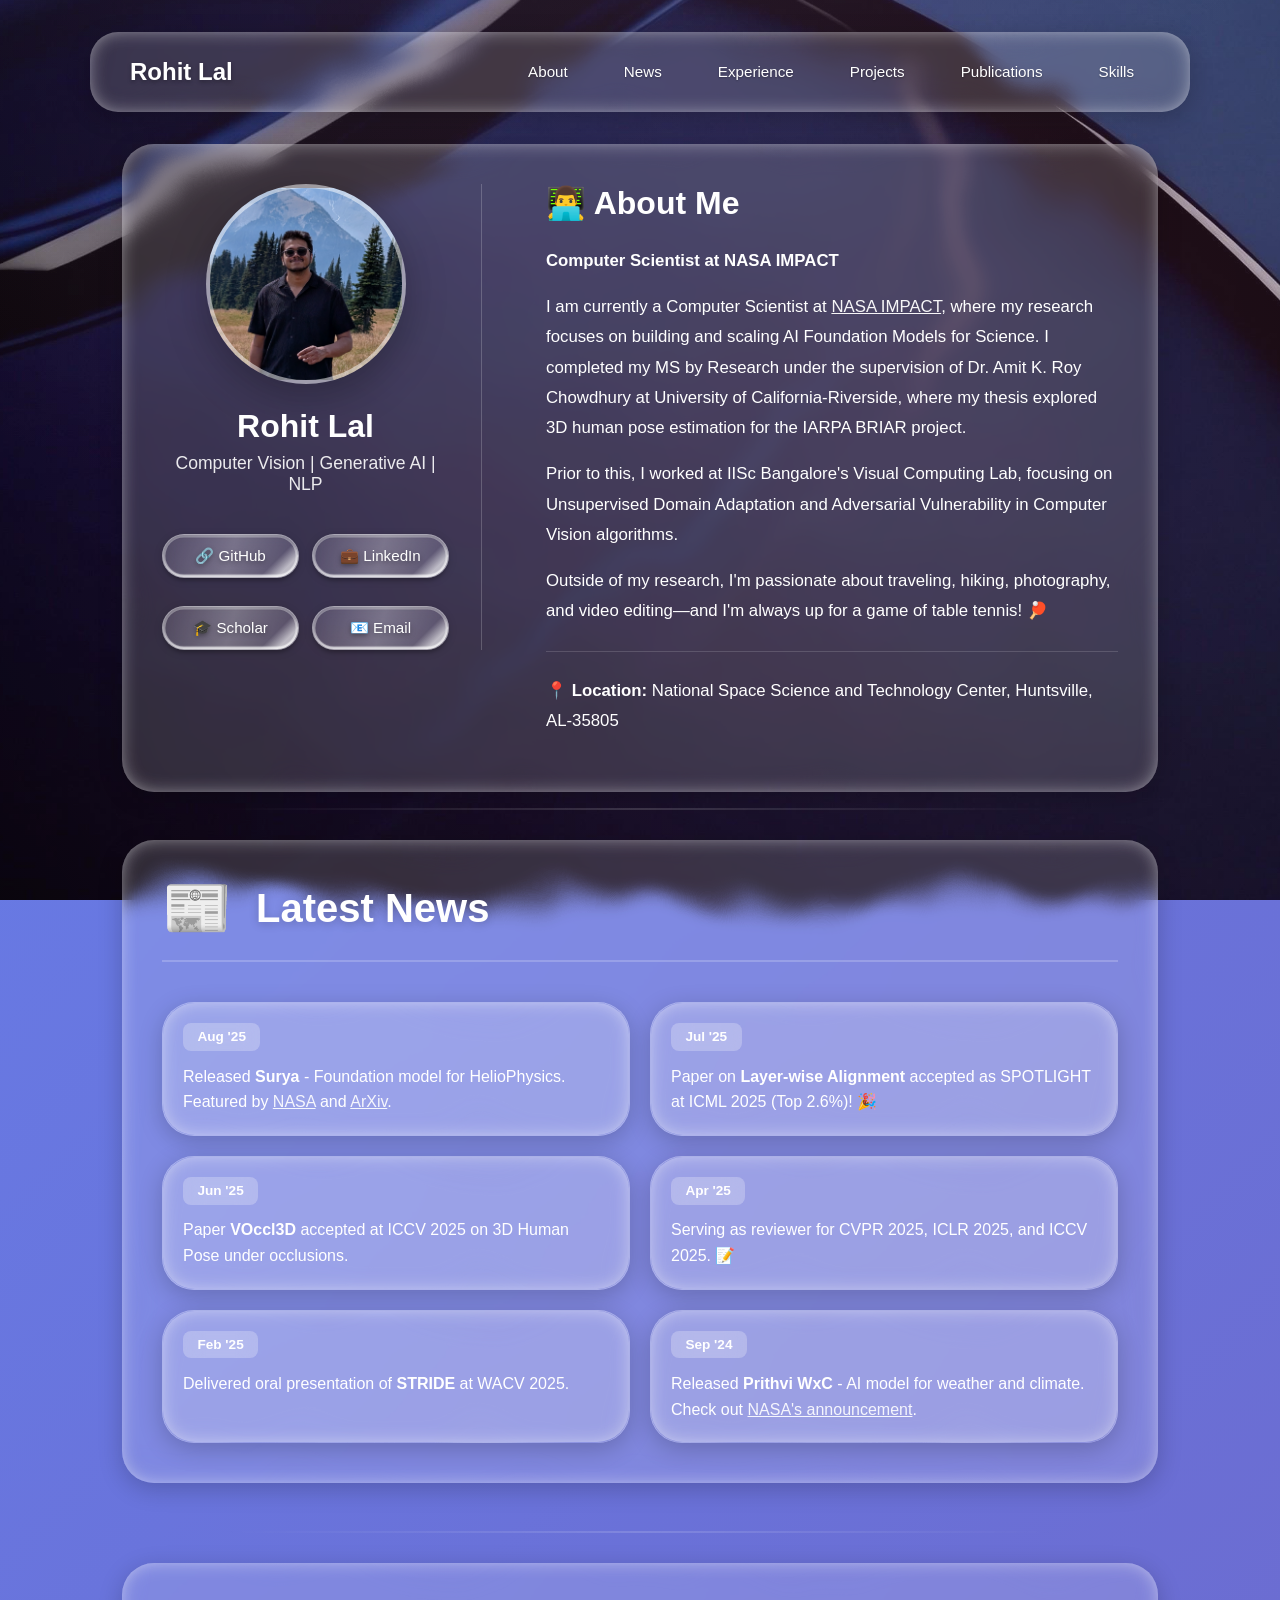
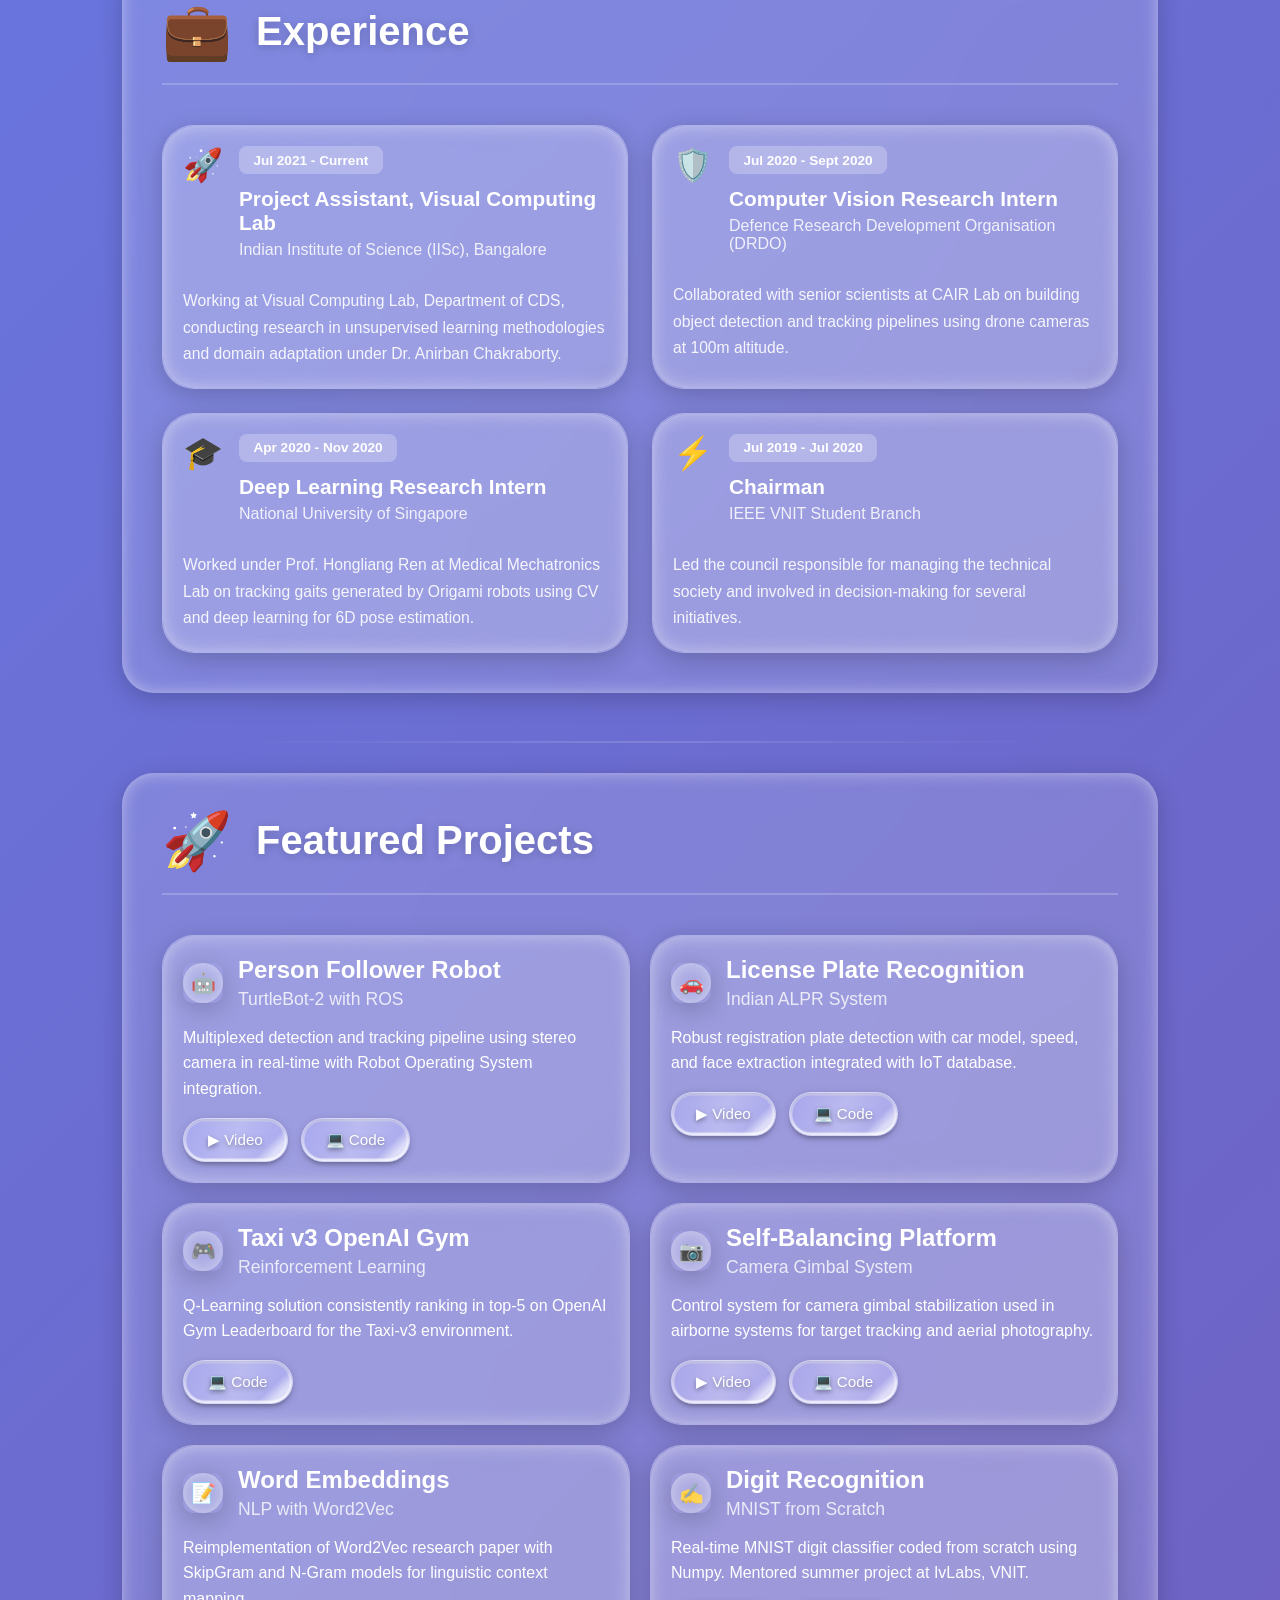
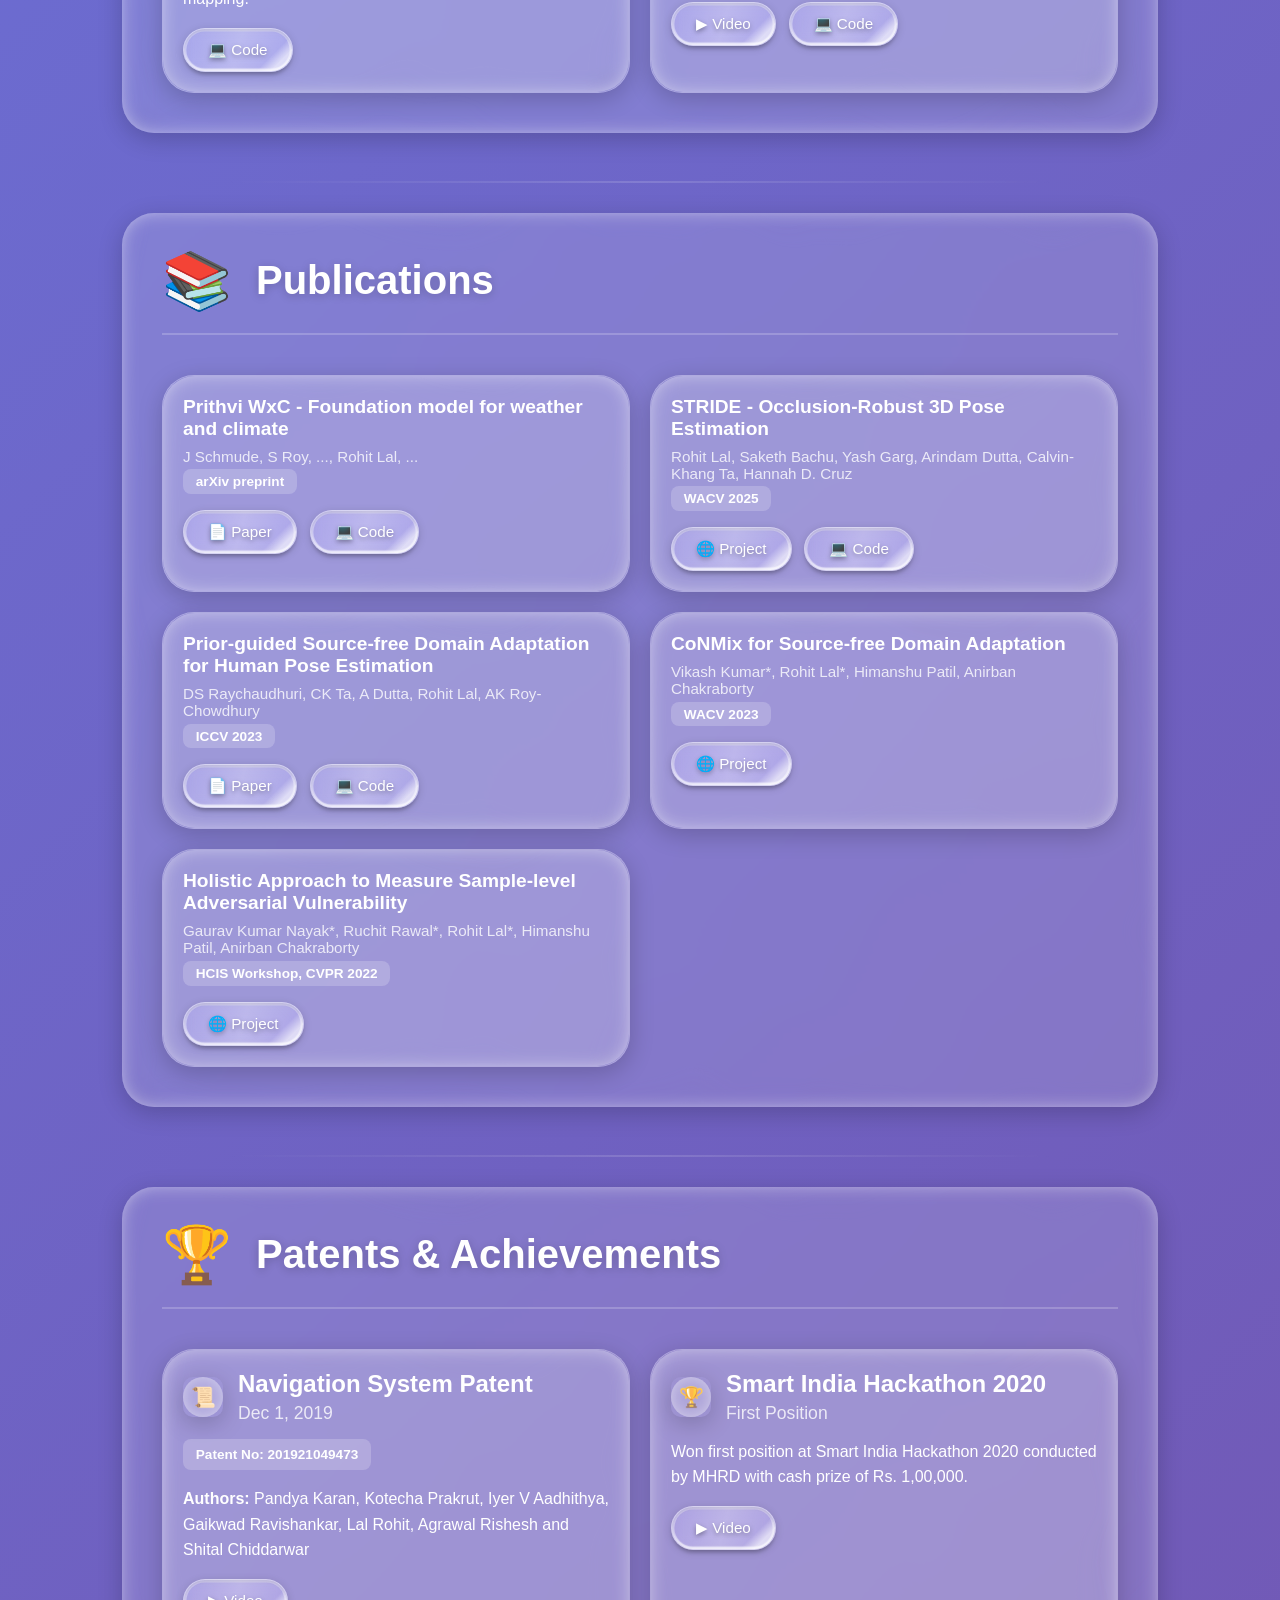
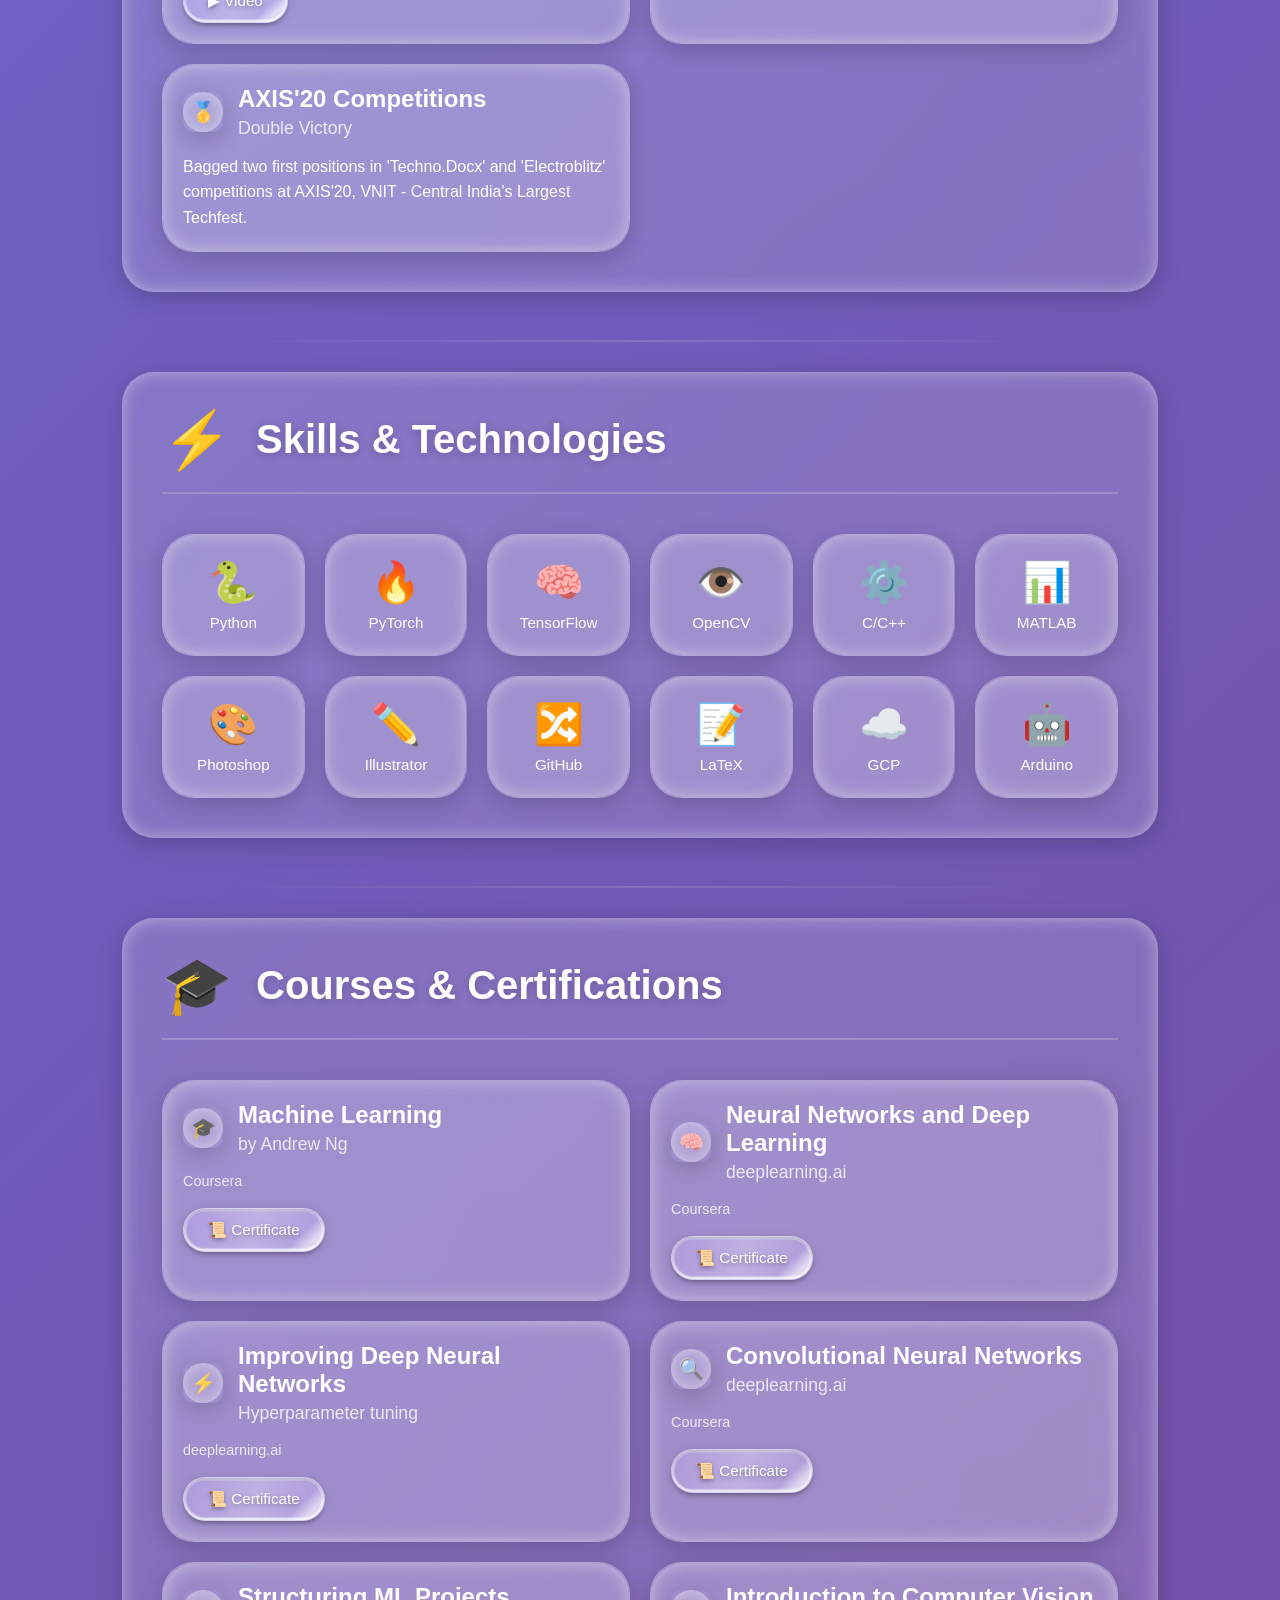
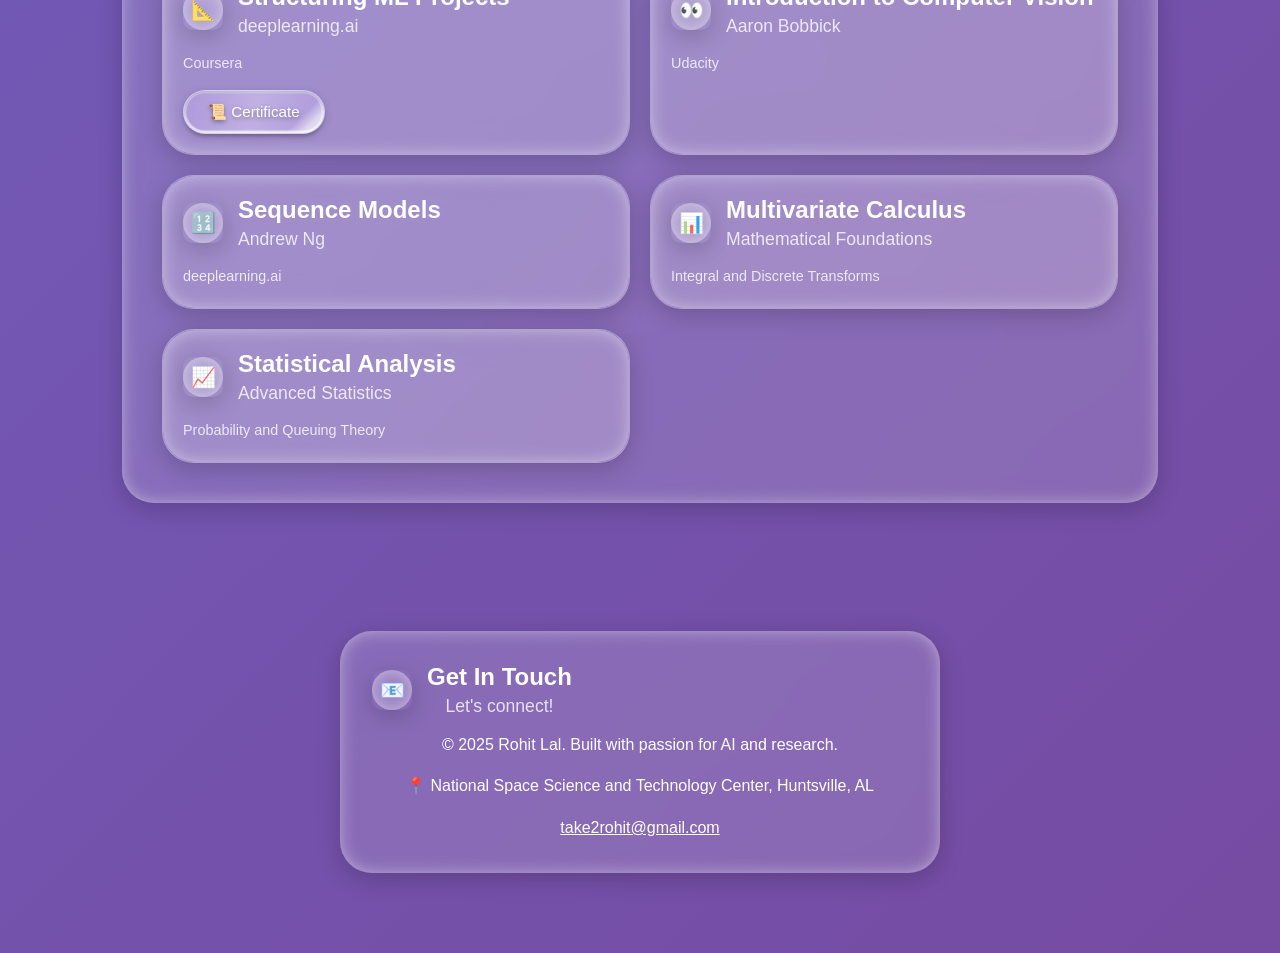
==== commit 61ad4873: "update" ====
--- a/index.html
+++ b/index.html
@@ -240,51 +240,41 @@
             box-shadow: 0 12px 40px rgba(31, 38, 135, 0.3);
         }
 
-        @keyframes slideDown {
-            from {
-                opacity: 0;
-                transform: translateX(-50%) translateY(-20px);
-            }
-            to {
-                opacity: 1;
-                transform: translateX(-50%) translateY(0);
-            }
-        }
-
         /* ========================================
-           NAVBAR LIQUID GLASS EFFECT
-           ======================================== 
-           This creates the liquid glass morphism effect on the navbar
-           EXACT structure copied from index_liquid.html for proper transparency
-        */
-        .liquidGlassNav {
-            position: absolute;
-            width: 100%;
-            height: 100%;
-            border-radius: 2rem;
+           NAVBAR LIQUID GLASS - EXACT COPY FROM index_liquid.html
+           ======================================== */
+        
+        .navbarGlass {
+            position: fixed;
+            top: 2rem;
+            left: 50%;
+            transform: translateX(-50%);
+            width: calc(100% - 4rem);
+            max-width: 1100px;
+            height: 80px;
+            border-radius: 28px;
             isolation: isolate;
             box-shadow: 0px 6px var(--outer-shadow-blur) rgba(0, 0, 0, 0.2);
-        }
-
-        /* Inner layer: tint color and inner shadow */
-        .liquidGlassNav::before {
+            z-index: 1000;
+        }
+
+        .navbarGlass::before {
             content: '';
             position: absolute;
             inset: 0;
             z-index: 0;
-            border-radius: 2rem;
+            border-radius: 28px;
             box-shadow:
                 inset var(--shadow-offset) var(--shadow-offset) var(--shadow-blur) var(--shadow-spread) var(--shadow-color);
             background-color: rgba(var(--tint-color), var(--tint-opacity));
         }
 
-        /* Outer layer: backdrop blur and liquid distortion - THIS makes it see-through */
-        .liquidGlassNav::after {
+        .navbarGlass::after {
             content: '';
             position: absolute;
             inset: 0;
             z-index: -1;
-            border-radius: 2rem;
+            border-radius: 28px;
             backdrop-filter: blur(var(--frost-blur));
             filter: url(#glass-distortion);
             isolation: isolate;
@@ -292,48 +282,25 @@
             -webkit-filter: url("#glass-distortion");
         }
 
-        nav {
-            position: fixed;
-            top: 1.5rem;
-            left: 50%;
-            transform: translateX(-50%);
-            z-index: 1000;
-            max-width: 1100px;
-            width: calc(100% - 4rem);
-            height: 70px;
-            animation: slideDown 0.6s ease forwards;
-        }
-
-        nav:hover .liquidGlassNav {
-            box-shadow: 0 8px calc(var(--outer-shadow-blur) + 6px) rgba(0, 0, 0, 0.25);
-        }
-
-        /* Text content layer - sits on TOP of the liquid glass */
-        .nav-content {
+        /* Navigation content on top of glass */
+        .navbarContent {
             position: relative;
-            z-index: 10;
+            z-index: 1;
             display: flex;
             align-items: center;
             justify-content: space-between;
-            padding: 0 2rem;
             height: 100%;
-            pointer-events: none;
-        }
-
-        .nav-content > * {
-            pointer-events: auto;
-        }
-
-        .logo {
+            padding: 0 2.5rem;
+        }
+
+        .navLogo {
             font-size: 1.5rem;
             font-weight: 700;
             color: white;
             text-shadow: 0 2px 4px rgba(0, 0, 0, 0.3);
-            opacity: 0;
-            animation: fadeIn 0.5s ease 0.2s forwards;
-        }
-
-        .nav-links {
+        }
+
+        .navLinks {
             display: flex;
             gap: 1.5rem;
             list-style: none;
@@ -341,45 +308,20 @@
             padding: 0;
         }
 
-        .nav-links li {
-            opacity: 0;
-            animation: fadeIn 0.5s ease forwards;
-        }
-
-        .nav-links li:nth-child(1) { animation-delay: 0.3s; }
-        .nav-links li:nth-child(2) { animation-delay: 0.4s; }
-        .nav-links li:nth-child(3) { animation-delay: 0.5s; }
-        .nav-links li:nth-child(4) { animation-delay: 0.6s; }
-        .nav-links li:nth-child(5) { animation-delay: 0.7s; }
-        .nav-links li:nth-child(6) { animation-delay: 0.8s; }
-
-        @keyframes fadeIn {
-            to {
-                opacity: 1;
-            }
-        }
-
-        .nav-links a {
+        .navLinks a {
             color: white;
             text-decoration: none;
             padding: 0.5rem 1rem;
             border-radius: 0.75rem;
             transition: all 0.3s;
             font-size: 0.95rem;
-            position: relative;
             text-shadow: 0 1px 2px rgba(0, 0, 0, 0.3);
         }
 
-        .nav-links a:hover {
+        .navLinks a:hover {
             background: rgba(255, 255, 255, 0.3);
             backdrop-filter: blur(10px);
-            box-shadow: inset 0 1px 2px rgba(255, 255, 255, 0.6),
-                0 2px 10px rgba(0, 0, 0, 0.2);
             transform: translateY(-2px);
-        }
-
-        .nav-links a:active {
-            transform: translateY(0);
         }
 
         .container {
@@ -1007,21 +949,21 @@
         }
 
         @media (max-width: 768px) {
-            nav {
+            .navbarGlass {
                 top: 1rem;
                 width: calc(100% - 2rem);
                 height: 60px;
             }
 
-            .nav-content {
+            .navbarContent {
                 padding: 0 1.5rem;
             }
 
-            .nav-links {
+            .navLinks {
                 display: none;
             }
 
-            .logo {
+            .navLogo {
                 font-size: 1.2rem;
             }
 
@@ -1060,14 +1002,11 @@
         <div class="parallax-layer-3"></div>
     </div>
 
-    <nav>
-        <!-- Liquid glass background layer - creates the see-through distorted effect -->
-        <div class="liquidGlassNav"></div>
-        
-        <!-- Text content layer - positioned on top of the glass -->
-        <div class="nav-content">
-            <div class="logo">Rohit Lal</div>
-            <ul class="nav-links">
+    <!-- LIQUID GLASS NAVBAR - Same structure as glassDiv in index_liquid.html -->
+    <div class="navbarGlass">
+        <div class="navbarContent">
+            <div class="navLogo">Rohit Lal</div>
+            <ul class="navLinks">
                 <li><a href="#about">About</a></li>
                 <li><a href="#news">News</a></li>
                 <li><a href="#experience">Experience</a></li>
@@ -1076,7 +1015,7 @@
                 <li><a href="#skills">Skills</a></li>
             </ul>
         </div>
-    </nav>
+    </div>
 
     <!-- 
         ========================================
@@ -1850,7 +1789,7 @@
                 const sectionHeight = section.offsetHeight;
                 const sectionTop = section.offsetTop - 100;
                 const sectionId = section.getAttribute('id');
-                const navLink = document.querySelector(`.nav-links a[href="#${sectionId}"]`);
+                const navLink = document.querySelector(`.navLinks a[href="#${sectionId}"]`);
 
                 if (navLink) {
                     if (scrollY > sectionTop && scrollY <= sectionTop + sectionHeight) {
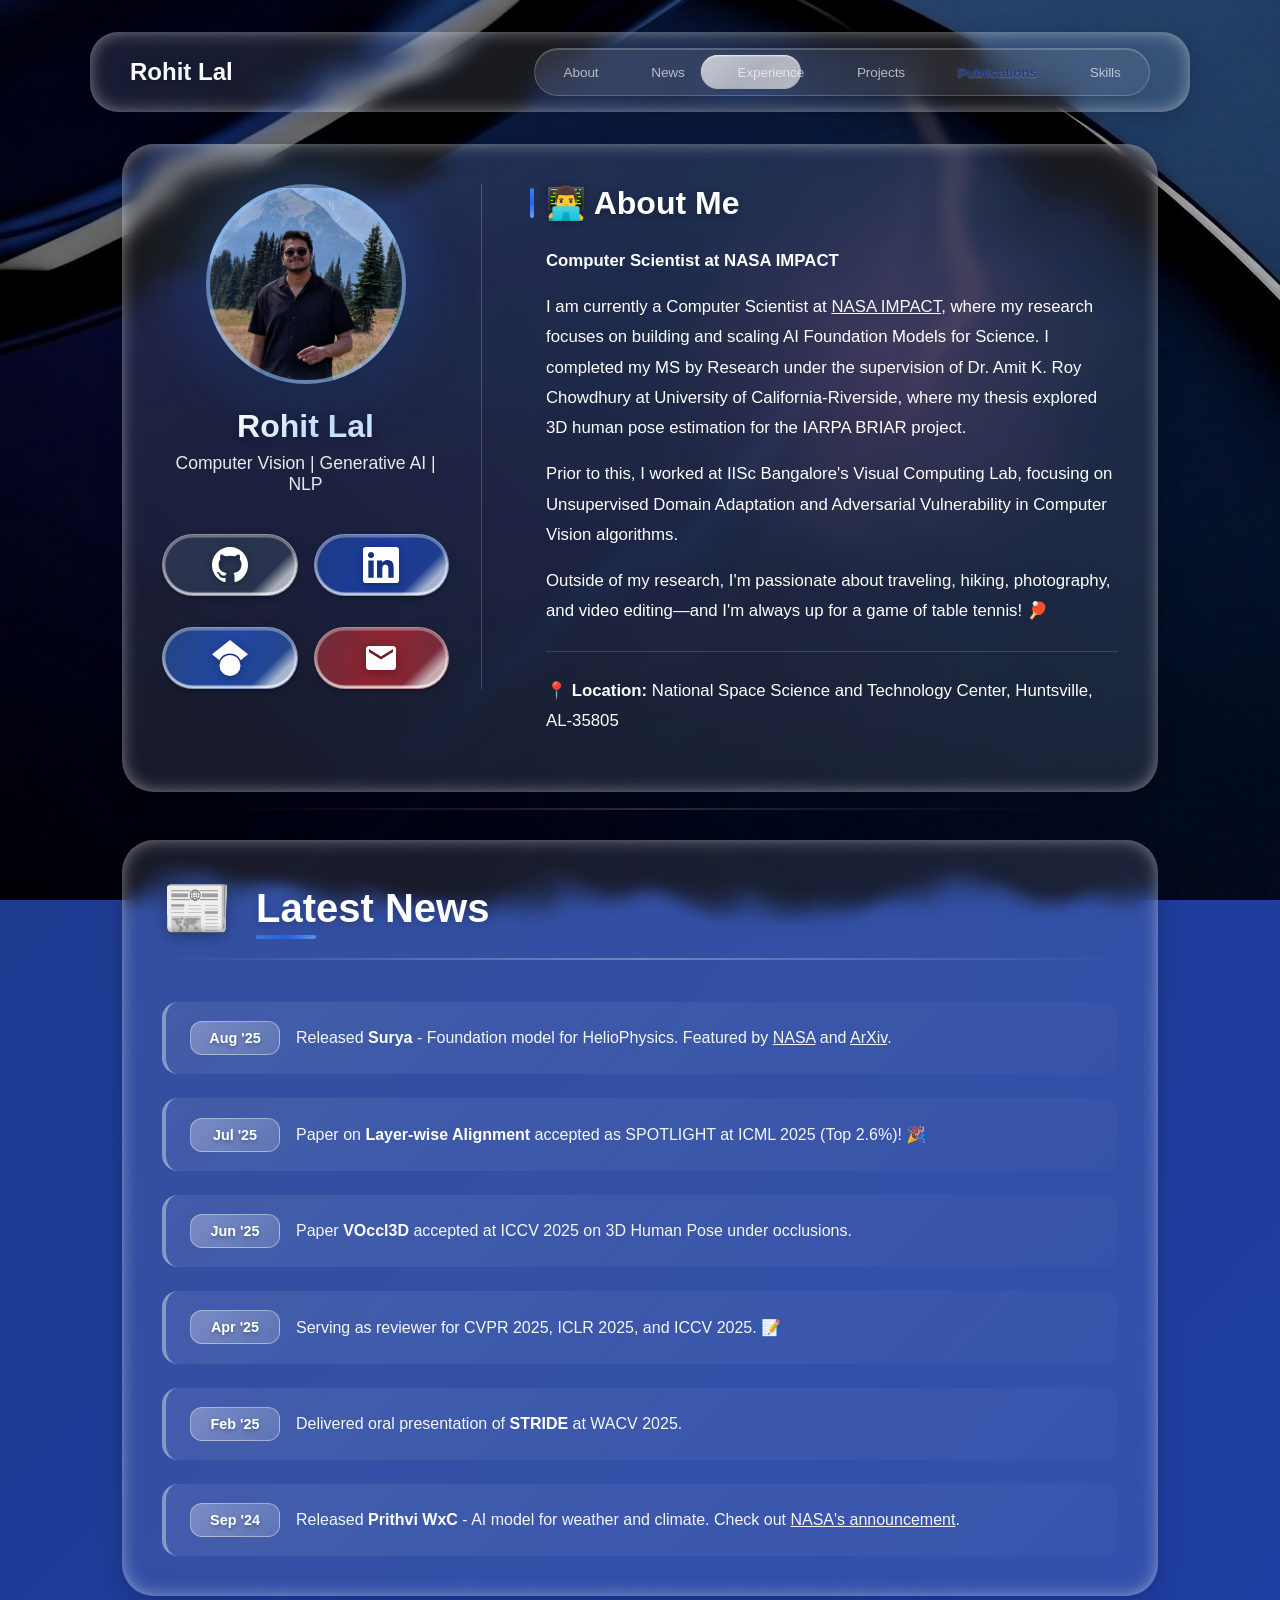
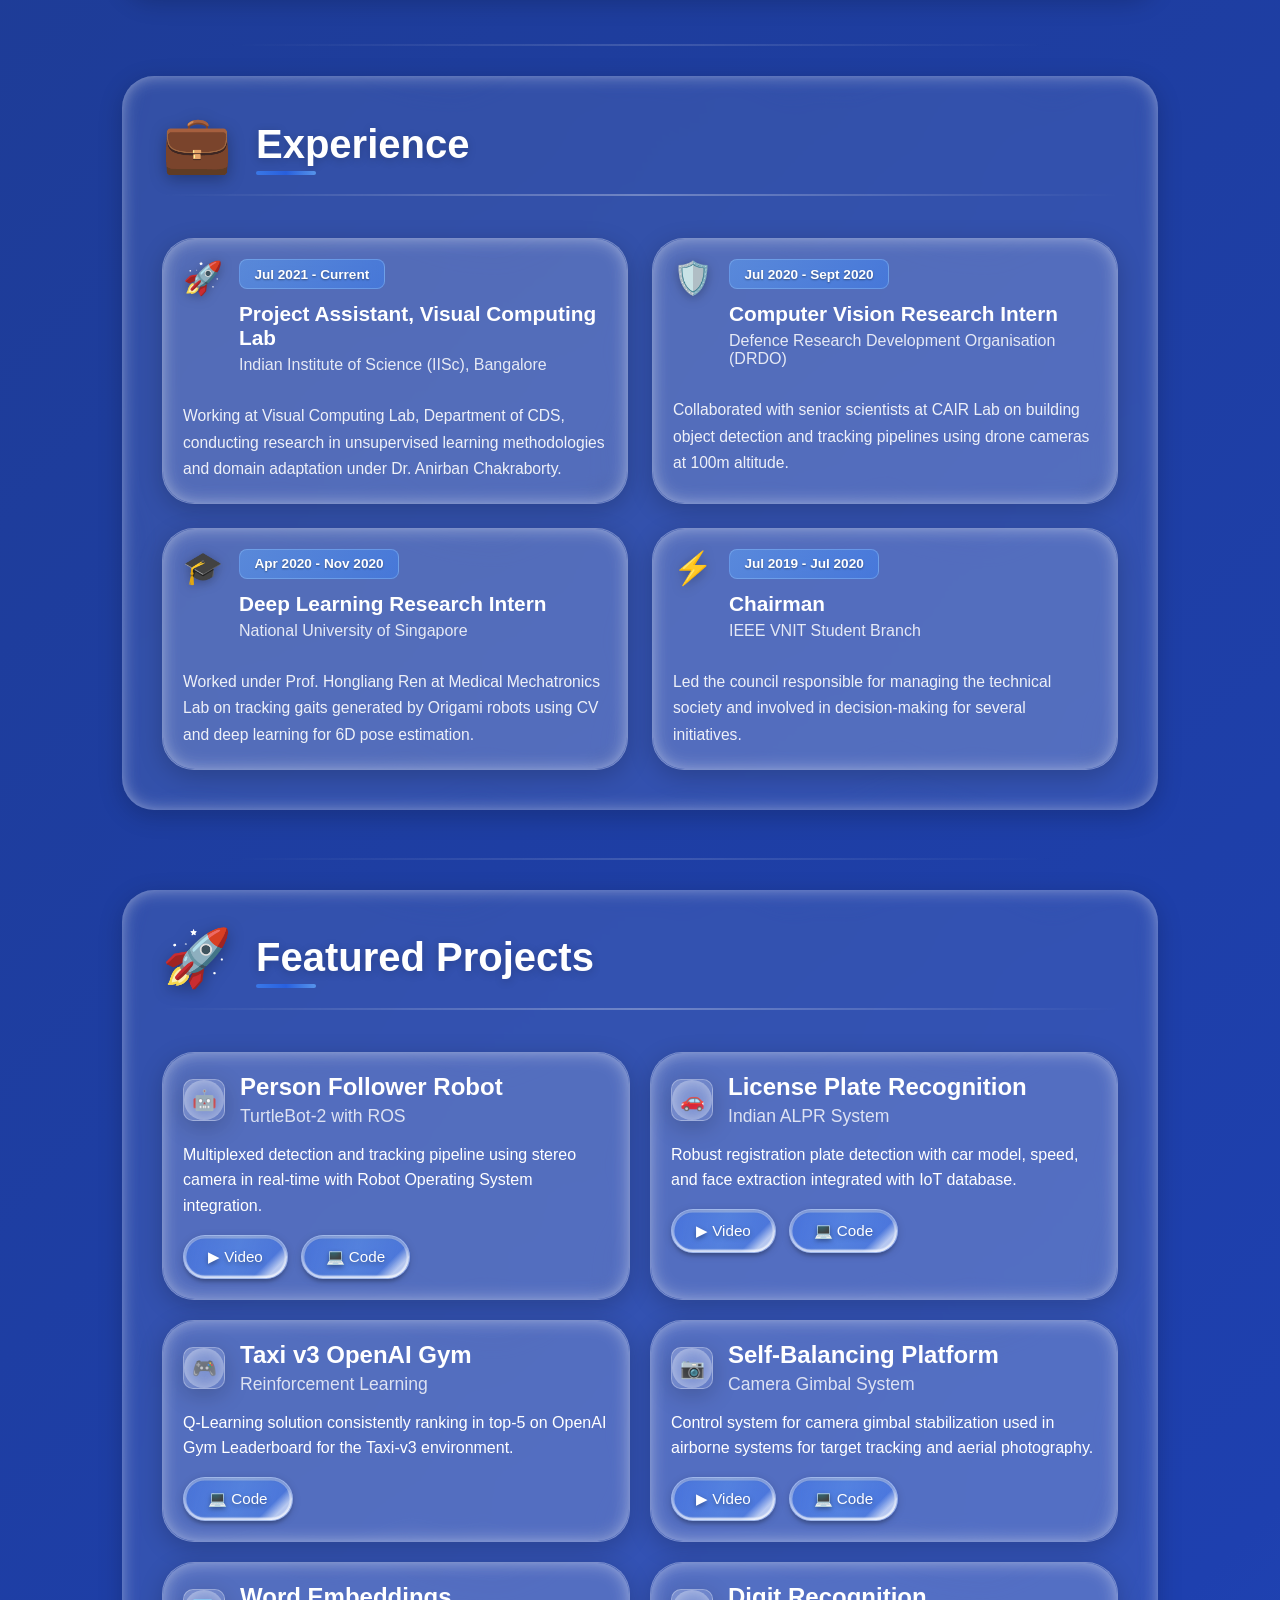
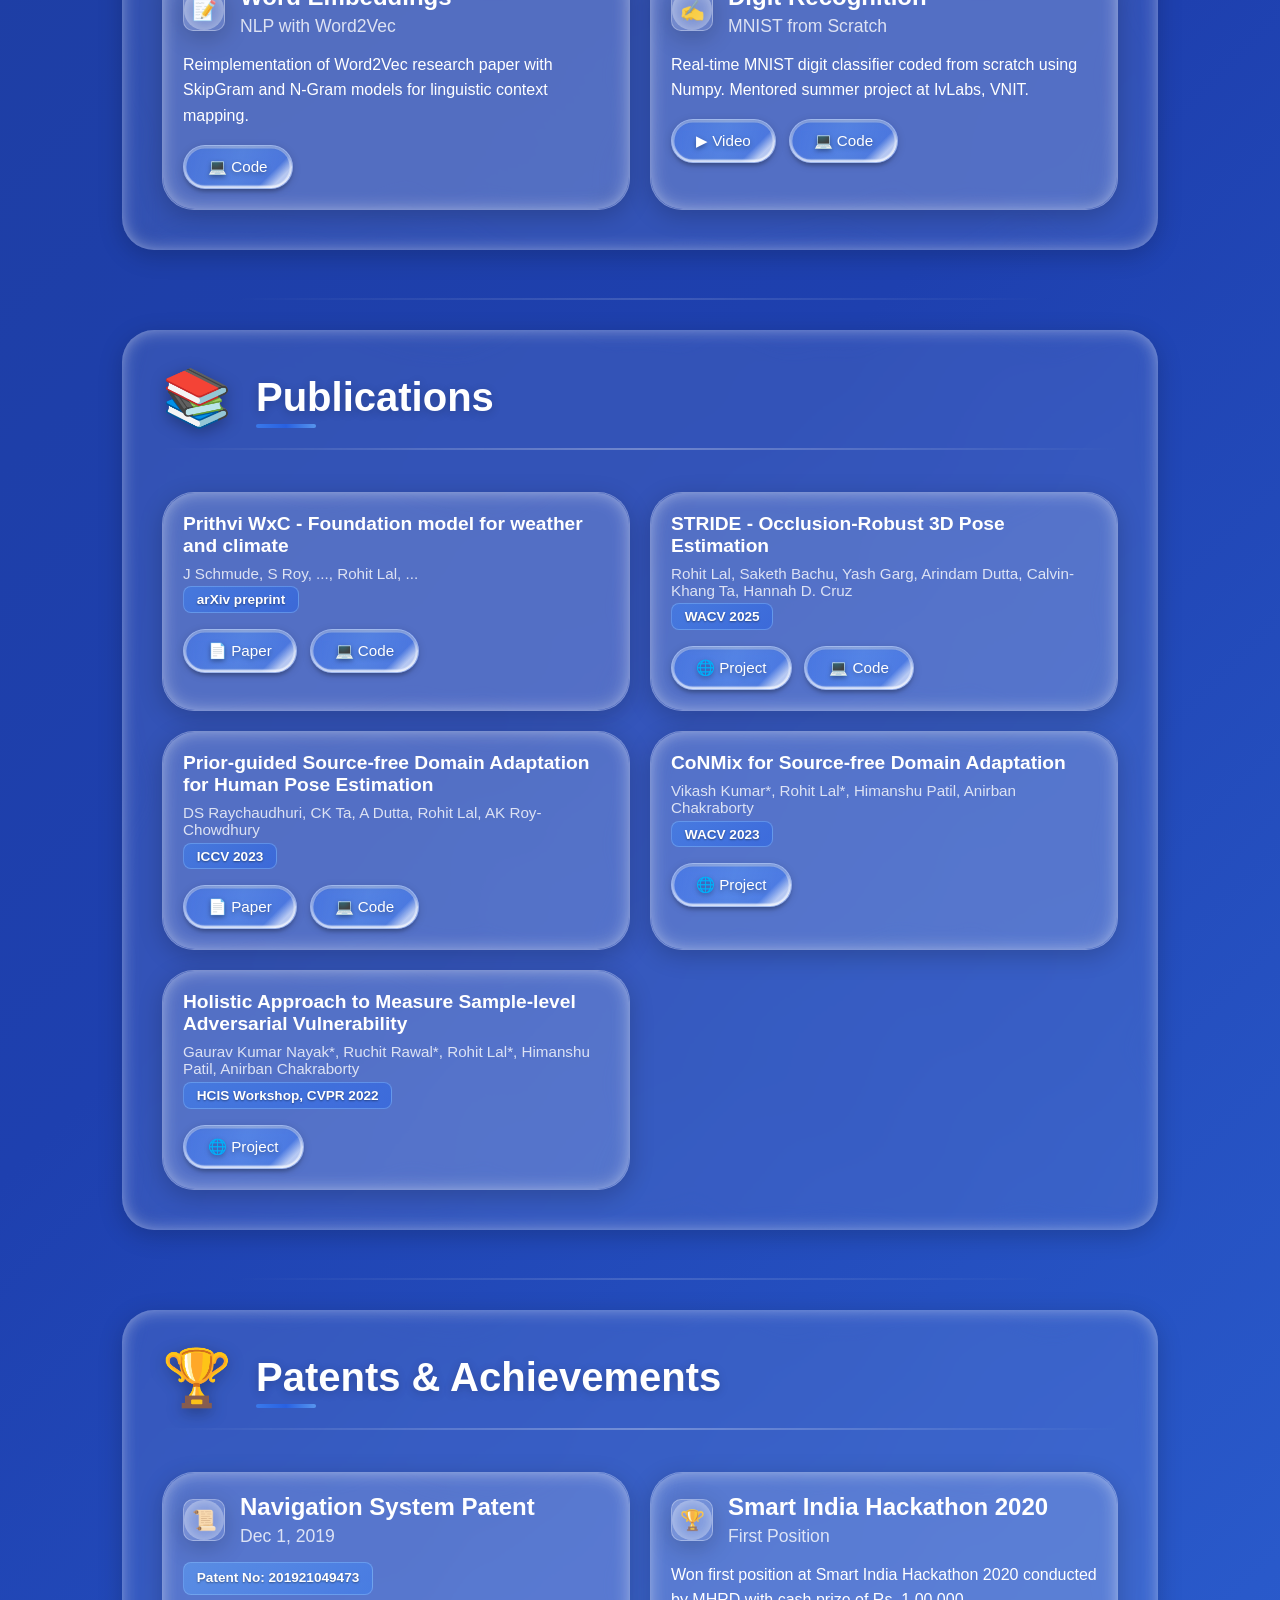
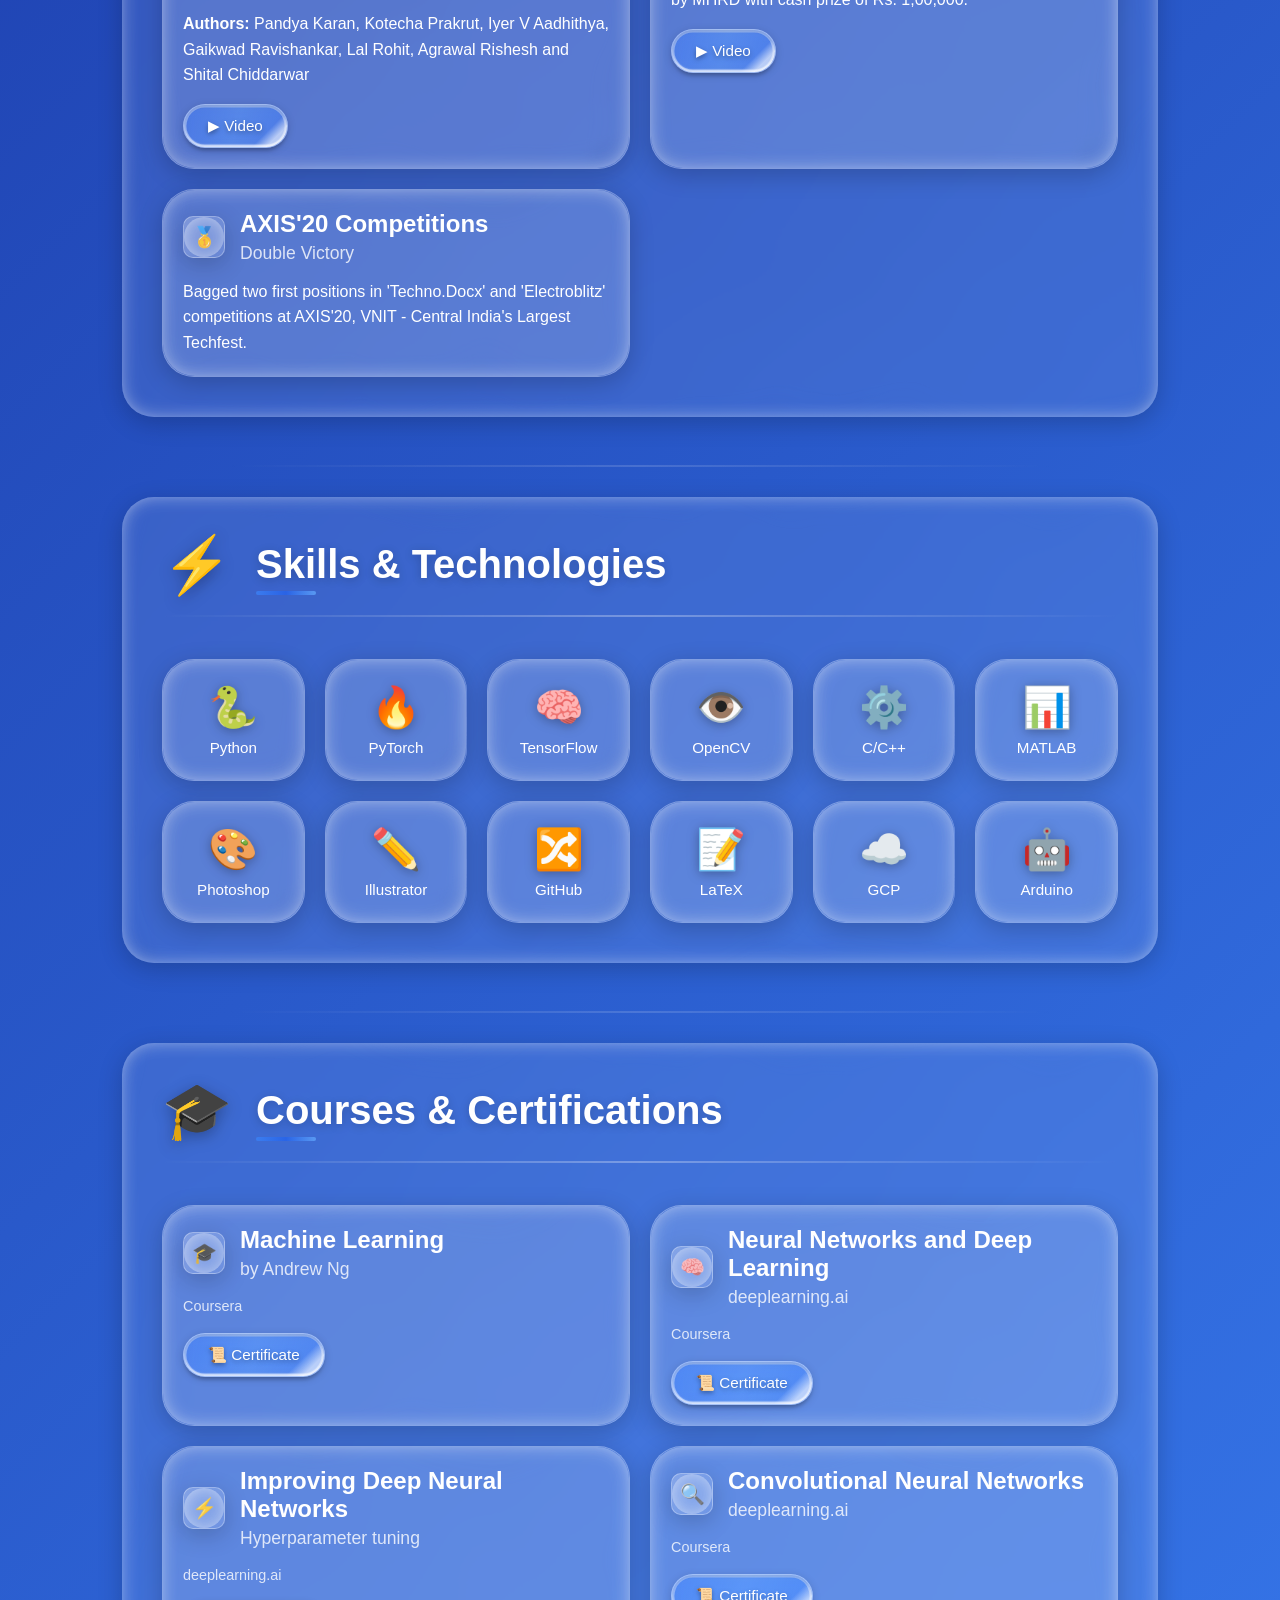
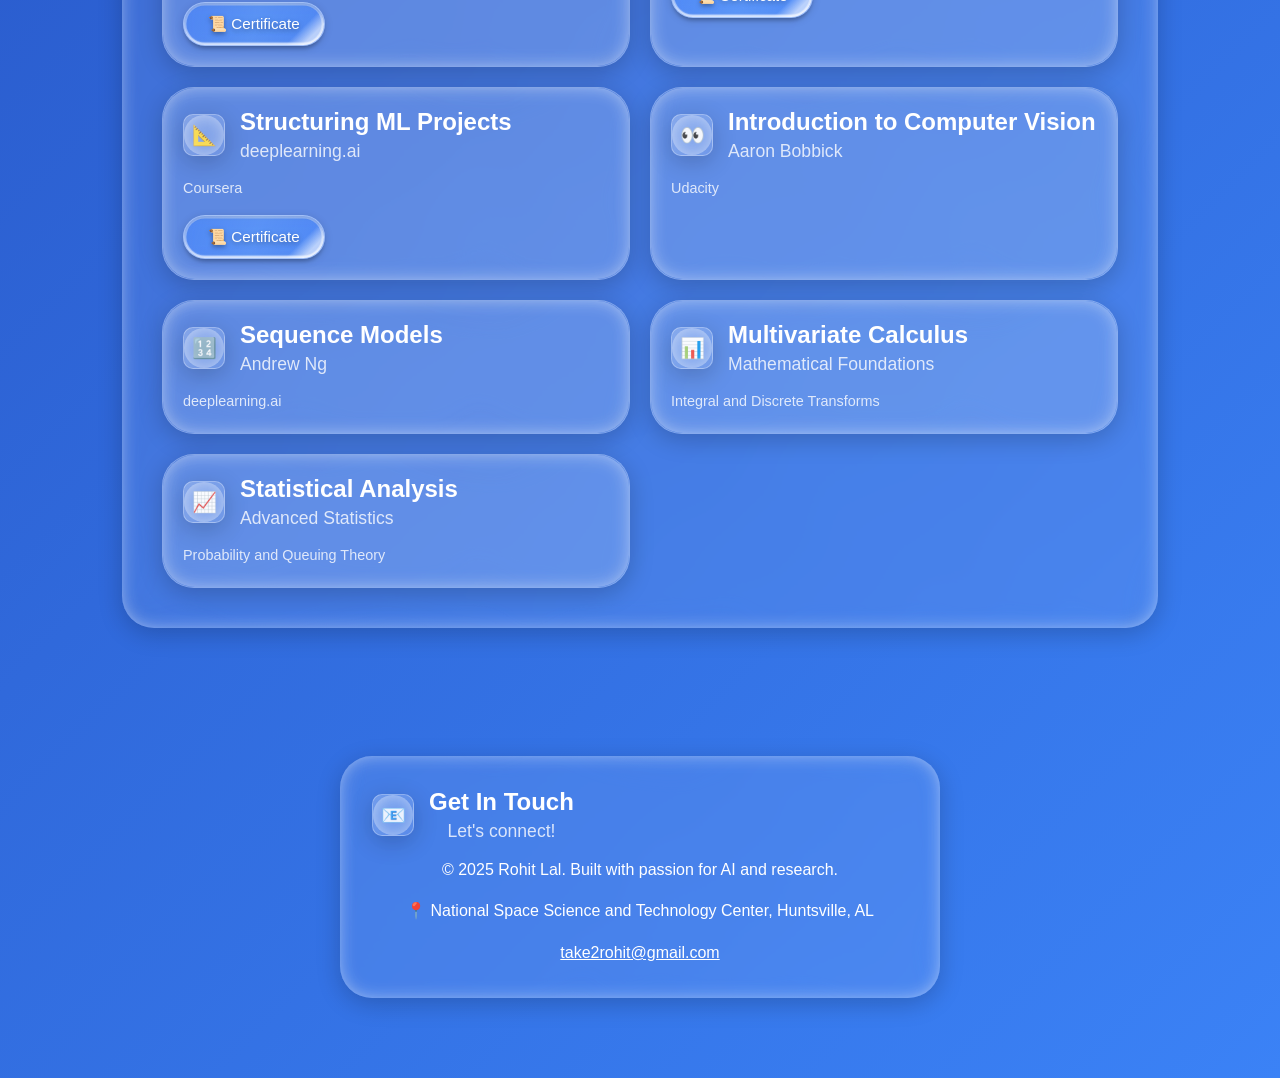
==== commit e4078e48: "nav bar" ====
--- a/index.html
+++ b/index.html
@@ -65,6 +65,21 @@
     <meta name="viewport" content="width=device-width, initial-scale=1.0">
     <title>Rohit Lal - Research Portfolio</title>
     <style>
+        /* ========================================
+           BUTTON ANGLE ANIMATIONS
+           ======================================== */
+        @property --angle-1 {
+            syntax: "<angle>";
+            inherits: false;
+            initial-value: -75deg;
+        }
+
+        @property --angle-2 {
+            syntax: "<angle>";
+            inherits: false;
+            initial-value: -45deg;
+        }
+
         :root {
             /* ========================================
                LIQUID GLASS EFFECT CUSTOMIZATION
@@ -82,8 +97,8 @@
             /* Change tint-color RGB values (e.g., 200, 150, 255 for purple tint) */
             /* Adjust tint-opacity (0-1) to control tint strength */
             /* LOWER values = MORE transparent, HIGHER values = MORE opaque */
-            --tint-color: 255, 255, 255;
-            --tint-opacity: 0.15;
+            --tint-color: 200, 220, 255;
+            --tint-opacity: 0.12;
 
             /* Background frost - Controls blur effect */
             /* Increase frost-blur (e.g., 10px) for more frosted look */
@@ -132,7 +147,7 @@
 
         body {
             min-height: 100vh;
-            background: linear-gradient(135deg, #667eea 0%, #764ba2 100%);
+            background: linear-gradient(135deg, #1e3a8a 0%, #1e40af 50%, #3b82f6 100%);
             font-family: -apple-system, BlinkMacSystemFont, 'Segoe UI', Roboto, sans-serif;
             overflow-x: hidden;
             position: relative;
@@ -167,8 +182,8 @@
             left: 0;
             width: 100%;
             height: 300vh;
-            background: radial-gradient(circle at 30% 50%, rgba(120, 119, 198, 0.2) 0%, transparent 60%),
-                radial-gradient(circle at 70% 80%, rgba(255, 119, 198, 0.15) 0%, transparent 60%);
+            background: radial-gradient(circle at 30% 50%, rgba(120, 119, 198, 0.2) 0%, transparent 10%),
+                radial-gradient(circle at 70% 80%, rgba(255, 119, 198, 0.15) 0%, transparent 10%);
             transform: translateY(-200vh);
         }
 
@@ -178,7 +193,7 @@
             left: 0;
             width: 100%;
             height: 300vh;
-            background: radial-gradient(circle at 80% 20%, rgba(120, 219, 255, 0.15) 0%, transparent 50%);
+            background: radial-gradient(circle at 80% 20%, rgba(120, 219, 255, 0.15) 0%, transparent 10%);
             transform: translateY(-200vh);
         }
 
@@ -296,32 +311,108 @@
         .navLogo {
             font-size: 1.5rem;
             font-weight: 700;
-            color: white;
-            text-shadow: 0 2px 4px rgba(0, 0, 0, 0.3);
+            background: linear-gradient(135deg, #fff 0%, #f0f9ff 50%, #fff 100%);
+            -webkit-background-clip: text;
+            -webkit-text-fill-color: transparent;
+            background-clip: text;
+            text-shadow: none;
+            filter: drop-shadow(0 2px 4px rgba(0, 0, 0, 0.3));
         }
 
         .navLinks {
             display: flex;
-            gap: 1.5rem;
+            gap: 0.5rem;
             list-style: none;
             margin: 0;
-            padding: 0;
-        }
-
-        .navLinks a {
-            color: white;
-            text-decoration: none;
-            padding: 0.5rem 1rem;
-            border-radius: 0.75rem;
-            transition: all 0.3s;
-            font-size: 0.95rem;
-            text-shadow: 0 1px 2px rgba(0, 0, 0, 0.3);
-        }
-
-        .navLinks a:hover {
-            background: rgba(255, 255, 255, 0.3);
-            backdrop-filter: blur(10px);
-            transform: translateY(-2px);
+            padding: 0.375rem;
+            align-items: center;
+            position: relative;
+            background: linear-gradient(135deg, 
+                rgba(255, 255, 255, 0.1) 0%, 
+                rgba(255, 255, 255, 0.05) 100%);
+            border-radius: 999px;
+            backdrop-filter: blur(20px);
+            border: 1px solid rgba(255, 255, 255, 0.2);
+            box-shadow: 
+                0 4px 16px rgba(0, 0, 0, 0.1),
+                inset 0 1px 0 rgba(255, 255, 255, 0.2);
+        }
+
+        /* Liquid Glass Active Bubble */
+        .nav-bubble {
+            position: absolute;
+            top: 0.375rem;
+            left: 0.375rem;
+            height: calc(100% - 0.75rem);
+            border-radius: 999px;
+            z-index: 1;
+            pointer-events: none;
+            isolation: isolate;
+            transform-origin: left center;
+            will-change: transform, width;
+        }
+
+        /* Liquid Glass Layers for Bubble */
+        .nav-bubble::before {
+            content: '';
+            position: absolute;
+            inset: 0;
+            border-radius: inherit;
+            background: linear-gradient(135deg,
+                rgba(255, 255, 255, 0.7) 0%,
+                rgba(255, 255, 255, 0.6) 50%,
+                rgba(255, 255, 255, 0.65) 100%);
+            box-shadow: 
+                inset 0 1px 2px rgba(255, 255, 255, 0.8),
+                inset 0 -1px 2px rgba(0, 0, 0, 0.08),
+                0 6px 20px rgba(59, 130, 246, 0.15),
+                0 2px 6px rgba(0, 0, 0, 0.1);
+            z-index: 0;
+        }
+
+        /* Liquid distortion effect for bubble */
+        .nav-bubble::after {
+            content: '';
+            position: absolute;
+            inset: -1px;
+            border-radius: inherit;
+            backdrop-filter: blur(8px);
+            filter: url(#glass-distortion);
+            z-index: -1;
+            opacity: 0.4;
+        }
+
+        /* Nav Button Styles */
+        .navLinks li {
+            position: relative;
+            z-index: 2;
+        }
+
+        .navLinks button {
+            all: unset;
+            cursor: pointer;
+            padding: 0.6rem 1.4rem;
+            font-size: 0.85rem;
+            font-weight: 500;
+            color: rgba(255, 255, 255, 0.65);
+            transition: all 0.3s cubic-bezier(0.23, 1, 0.32, 1);
+            border-radius: 999px;
+            white-space: nowrap;
+            position: relative;
+            font-family: -apple-system, BlinkMacSystemFont, 'Segoe UI', Roboto, sans-serif;
+            letter-spacing: -0.01em;
+        }
+
+        .navLinks button:hover {
+            color: rgba(255, 255, 255, 0.9);
+            transform: scale(1.02);
+        }
+
+        .navLinks button.active {
+            color: rgba(30, 58, 138, 0.95);
+            font-weight: 600;
+            text-shadow: 0 1px 2px rgba(255, 255, 255, 0.3);
+            transition: all 0.3s ease;
         }
 
         .container {
@@ -363,14 +454,30 @@
             height: 200px;
             border-radius: 50%;
             margin-bottom: 1.5rem;
-            border: 4px solid rgba(255, 255, 255, 0.5);
-            box-shadow: 0 12px 40px rgba(0, 0, 0, 0.3);
+            border: 4px solid rgba(147, 197, 253, 0.6);
+            box-shadow: 0 12px 40px rgba(0, 0, 0, 0.4),
+                        0 0 60px rgba(59, 130, 246, 0.5),
+                        inset 0 0 20px rgba(255, 255, 255, 0.1);
             background-image: url('./dp.png');
             background-size: cover;
             background-position: center;
             background-repeat: no-repeat;
             object-fit: cover;
-            animation: float 3s ease-in-out infinite;
+            animation: float 3s ease-in-out infinite, pulse 4s ease-in-out infinite;
+            position: relative;
+        }
+
+        @keyframes pulse {
+            0%, 100% {
+                box-shadow: 0 12px 40px rgba(0, 0, 0, 0.4),
+                            0 0 60px rgba(59, 130, 246, 0.5),
+                            inset 0 0 20px rgba(255, 255, 255, 0.1);
+            }
+            50% {
+                box-shadow: 0 12px 40px rgba(0, 0, 0, 0.4),
+                            0 0 80px rgba(96, 165, 250, 0.7),
+                            inset 0 0 20px rgba(255, 255, 255, 0.1);
+            }
         }
 
         @keyframes float {
@@ -381,8 +488,23 @@
         .hero-name {
             font-size: 2rem;
             font-weight: 700;
-            color: white;
+            background: linear-gradient(135deg, #fff 0%, #bfdbfe 30%, #dbeafe 60%, #fff 100%);
+            -webkit-background-clip: text;
+            -webkit-text-fill-color: transparent;
+            background-clip: text;
             margin-bottom: 0.5rem;
+            filter: drop-shadow(0 2px 4px rgba(0, 0, 0, 0.3));
+            animation: gradientShift 6s ease-in-out infinite;
+            background-size: 200% 200%;
+        }
+
+        @keyframes gradientShift {
+            0%, 100% {
+                background-position: 0% 50%;
+            }
+            50% {
+                background-position: 100% 50%;
+            }
         }
 
         .hero-expertise {
@@ -413,6 +535,8 @@
             align-items: center;
             justify-content: center;
             font-size: 1.25rem;
+            background: linear-gradient(135deg, rgba(255, 255, 255, 0.25), rgba(255, 255, 255, 0.1));
+            border: 1px solid rgba(255, 255, 255, 0.3);
         }
 
         .icon::after {
@@ -435,15 +559,51 @@
         .social-links {
             display: grid;
             grid-template-columns: 1fr 1fr;
-            gap: 0.8rem;
+            gap: 1rem;
             width: 100%;
         }
 
         .social-btn {
-            padding: 0.75rem 1rem;
-            font-size: 0.9rem;
+            padding: 1rem;
+            font-size: 0;
             white-space: nowrap;
             margin-top: 0;
+            width: 100%;
+            height: 70px;
+            display: flex;
+            align-items: center;
+            justify-content: center;
+            position: relative;
+            transition: all 0.4s cubic-bezier(0.25, 1, 0.5, 1);
+        }
+
+        .social-btn svg {
+            width: 36px;
+            height: 36px;
+            fill: white;
+            filter: drop-shadow(0 2px 4px rgba(0, 0, 0, 0.3));
+            transition: all 0.3s ease;
+        }
+
+        .social-btn:hover svg {
+            transform: scale(1.15) rotate(5deg);
+            filter: drop-shadow(0 4px 8px rgba(0, 0, 0, 0.4));
+        }
+
+        .social-btn.github {
+            background: linear-gradient(-75deg, rgba(71, 85, 105, 0.4), rgba(51, 65, 85, 0.6), rgba(71, 85, 105, 0.4));
+        }
+
+        .social-btn.linkedin {
+            background: linear-gradient(-75deg, rgba(37, 99, 235, 0.4), rgba(29, 78, 216, 0.6), rgba(37, 99, 235, 0.4));
+        }
+
+        .social-btn.scholar {
+            background: linear-gradient(-75deg, rgba(59, 130, 246, 0.4), rgba(37, 99, 235, 0.6), rgba(59, 130, 246, 0.4));
+        }
+
+        .social-btn.email {
+            background: linear-gradient(-75deg, rgba(239, 68, 68, 0.4), rgba(220, 38, 38, 0.6), rgba(239, 68, 68, 0.4));
         }
 
         .about-title {
@@ -454,6 +614,16 @@
             display: flex;
             align-items: center;
             gap: 0.75rem;
+            text-shadow: 0 2px 8px rgba(0, 0, 0, 0.3);
+        }
+
+        .about-title::before {
+            content: '';
+            width: 4px;
+            height: 30px;
+            background: linear-gradient(180deg, #3b82f6, #2563eb, #60a5fa);
+            border-radius: 2px;
+            margin-left: -1rem;
         }
 
         .about-content {
@@ -514,13 +684,15 @@
             gap: 1.5rem;
             margin-bottom: 2.5rem;
             padding-bottom: 1.5rem;
-            border-bottom: 2px solid rgba(255, 255, 255, 0.2);
+            border-bottom: 2px solid transparent;
+            background: linear-gradient(90deg, transparent, rgba(255, 255, 255, 0.3), transparent) bottom/100% 2px no-repeat;
         }
 
         .section-icon {
             font-size: 3.5rem;
             line-height: 1;
             animation: float 3s ease-in-out infinite;
+            filter: drop-shadow(0 4px 8px rgba(0, 0, 0, 0.3));
         }
 
         .section-title {
@@ -529,6 +701,19 @@
             color: white;
             margin: 0;
             text-shadow: 0 2px 10px rgba(0, 0, 0, 0.2);
+            position: relative;
+        }
+
+        .section-title::after {
+            content: '';
+            position: absolute;
+            bottom: -8px;
+            left: 0;
+            width: 60px;
+            height: 4px;
+            background: linear-gradient(90deg, #3b82f6, #2563eb, #60a5fa);
+            border-radius: 2px;
+            opacity: 0.8;
         }
 
         .subcard {
@@ -566,13 +751,87 @@
 
         .news-date {
             display: inline-block;
-            padding: 0.4rem 0.9rem;
-            background: rgba(255, 255, 255, 0.25);
+            padding: 0.5rem 1rem;
+            background: linear-gradient(135deg, rgba(255, 255, 255, 0.3), rgba(255, 255, 255, 0.15));
             backdrop-filter: blur(10px);
-            border-radius: 0.5rem;
-            font-size: 0.85rem;
+            border-radius: 0.75rem;
+            font-size: 0.9rem;
+            font-weight: 700;
+            margin-bottom: 0;
+            margin-right: 1rem;
+            color: white;
+            text-shadow: 0 2px 4px rgba(0, 0, 0, 0.3);
+            border: 1px solid rgba(255, 255, 255, 0.4);
+            min-width: 90px;
+            text-align: center;
+        }
+
+        .news-list {
+            display: flex;
+            flex-direction: column;
+            gap: 1.5rem;
+            padding: 0;
+            margin: 0;
+        }
+
+        .news-item {
+            display: flex;
+            align-items: center;
+            padding: 1.2rem 1.5rem;
+            background: linear-gradient(135deg, rgba(255, 255, 255, 0.08), rgba(255, 255, 255, 0.02));
+            border-radius: 1rem;
+            border-left: 4px solid rgba(255, 255, 255, 0.4);
+            transition: all 0.3s ease;
+            position: relative;
+            overflow: hidden;
+        }
+
+        .news-item::before {
+            content: '';
+            position: absolute;
+            left: 0;
+            top: 0;
+            height: 100%;
+            width: 4px;
+            background: linear-gradient(180deg, #3b82f6, #2563eb, #60a5fa);
+            opacity: 0;
+            transition: opacity 0.3s ease;
+        }
+
+        .news-item:hover {
+            background: linear-gradient(135deg, rgba(255, 255, 255, 0.15), rgba(255, 255, 255, 0.05));
+            transform: translateX(8px);
+            border-left-color: transparent;
+        }
+
+        .news-item:hover::before {
+            opacity: 1;
+        }
+
+        .news-item:hover .news-date {
+            background: linear-gradient(135deg, rgba(255, 255, 255, 0.4), rgba(255, 255, 255, 0.25));
+            transform: scale(1.05);
+        }
+
+        .news-content {
+            color: rgba(255, 255, 255, 0.95);
+            line-height: 1.6;
+            font-size: 1rem;
+            flex: 1;
+        }
+
+        .news-content strong {
+            color: white;
             font-weight: 600;
-            margin-bottom: 0.8rem;
+        }
+
+        .news-content a {
+            color: rgba(255, 255, 255, 0.95);
+            text-decoration: underline;
+            transition: color 0.3s;
+        }
+
+        .news-content a:hover {
             color: white;
         }
 
@@ -597,10 +856,12 @@
             font-size: 2rem;
             min-width: 2.5rem;
             transition: all 0.3s ease;
+            filter: drop-shadow(0 2px 6px rgba(0, 0, 0, 0.3));
         }
 
         .experience-card:hover .experience-icon {
             transform: scale(1.2) rotate(5deg);
+            filter: drop-shadow(0 4px 12px rgba(59, 130, 246, 0.7));
         }
 
         .experience-info {
@@ -610,7 +871,7 @@
         .experience-date {
             display: inline-block;
             padding: 0.4rem 0.9rem;
-            background: rgba(255, 255, 255, 0.25);
+            background: linear-gradient(135deg, rgba(96, 165, 250, 0.5), rgba(59, 130, 246, 0.5));
             backdrop-filter: blur(10px);
             border-radius: 0.5rem;
             font-size: 0.85rem;
@@ -618,10 +879,12 @@
             margin-bottom: 0.8rem;
             color: white;
             transition: all 0.3s ease;
+            border: 1px solid rgba(147, 197, 253, 0.4);
+            text-shadow: 0 1px 2px rgba(0, 0, 0, 0.4);
         }
 
         .experience-card:hover .experience-date {
-            background: rgba(255, 255, 255, 0.35);
+            background: linear-gradient(135deg, rgba(96, 165, 250, 0.7), rgba(59, 130, 246, 0.7));
             transform: scale(1.05);
         }
 
@@ -683,6 +946,15 @@
             margin-top: 0.9375rem;
         }
 
+        .btn-glass {
+            background: linear-gradient(
+                -75deg,
+                rgba(59, 130, 246, 0.25),
+                rgba(96, 165, 250, 0.35),
+                rgba(59, 130, 246, 0.25)
+            );
+        }
+
         .btn-glass:hover, .social-btn:hover {
             transform: scale(0.97) translateY(-3px);
             backdrop-filter: blur(8px) saturate(130%);
@@ -691,7 +963,7 @@
                 inset 0 -0.125rem 0.15rem rgba(255, 255, 255, 0.75),
                 0 0.4rem 0.35rem -0.125rem rgba(0, 0, 0, 0.3),
                 0 0 0 0.2rem inset rgba(255, 255, 255, 0.45),
-                0 0.125rem 0.75rem rgba(0, 0, 0, 0.2);
+                0 0.125rem 0.75rem rgba(59, 130, 246, 0.5);
             background: linear-gradient(
                 -75deg,
                 rgba(255, 255, 255, 0.18),
@@ -699,6 +971,14 @@
                 rgba(255, 255, 255, 0.18)
             );
             border-color: rgba(255, 255, 255, 0.55);
+        }
+
+        .btn-glass:hover {
+            box-shadow: inset 0 0.125rem 0.125rem rgba(0, 0, 0, 0.05),
+                inset 0 -0.125rem 0.15rem rgba(255, 255, 255, 0.75),
+                0 0.4rem 0.35rem -0.125rem rgba(0, 0, 0, 0.3),
+                0 0 0 0.2rem inset rgba(255, 255, 255, 0.45),
+                0 0.125rem 1rem rgba(96, 165, 250, 0.6);
         }
 
         .btn-glass:active, .social-btn:active {
@@ -824,12 +1104,14 @@
         .pub-venue {
             display: inline-block;
             padding: 0.3rem 0.8rem;
-            background: rgba(255, 255, 255, 0.2);
+            background: linear-gradient(135deg, rgba(59, 130, 246, 0.5), rgba(37, 99, 235, 0.5));
+            border: 1px solid rgba(147, 197, 253, 0.4);
             border-radius: 0.5rem;
             color: white;
             font-weight: 600;
             margin-bottom: 1rem;
             font-size: 0.85rem;
+            text-shadow: 0 1px 2px rgba(0, 0, 0, 0.4);
         }
 
         .pub-links {
@@ -851,11 +1133,23 @@
         .skill-card {
             text-align: center;
             padding: 1.5rem 1rem;
+            transition: all 0.3s ease;
+        }
+
+        .skill-card:hover {
+            transform: translateY(-5px) scale(1.05);
         }
 
         .skill-icon {
             font-size: 2.5rem;
             margin-bottom: 0.5rem;
+            filter: drop-shadow(0 2px 6px rgba(0, 0, 0, 0.3));
+            transition: all 0.3s ease;
+        }
+
+        .skill-card:hover .skill-icon {
+            transform: scale(1.15) rotate(-5deg);
+            filter: drop-shadow(0 4px 12px rgba(59, 130, 246, 0.7));
         }
 
         .skill-name {
@@ -886,12 +1180,14 @@
         .patent-number {
             display: inline-block;
             padding: 0.3rem 0.8rem;
-            background: rgba(255, 255, 255, 0.2);
+            background: linear-gradient(135deg, rgba(96, 165, 250, 0.5), rgba(59, 130, 246, 0.5));
+            border: 1px solid rgba(147, 197, 253, 0.4);
             border-radius: 0.5rem;
             color: white;
             font-weight: 600;
             margin-bottom: 0.5rem;
             font-size: 0.85rem;
+            text-shadow: 0 1px 2px rgba(0, 0, 0, 0.4);
         }
 
         footer {
@@ -952,15 +1248,32 @@
             .navbarGlass {
                 top: 1rem;
                 width: calc(100% - 2rem);
-                height: 60px;
+                height: auto;
+                min-height: 60px;
             }
 
             .navbarContent {
-                padding: 0 1.5rem;
+                padding: 0.75rem 1.5rem;
+                flex-direction: column;
+                gap: 0.75rem;
             }
 
             .navLinks {
-                display: none;
+                flex-wrap: wrap;
+                justify-content: center;
+                gap: 0.375rem;
+                padding: 0.25rem;
+            }
+
+            .navLinks button {
+                font-size: 0.75rem;
+                padding: 0.5rem 1rem;
+            }
+
+            .nav-bubble {
+                top: 0.25rem;
+                left: 0.25rem;
+                height: calc(100% - 0.5rem);
             }
 
             .navLogo {
@@ -1006,13 +1319,26 @@
     <div class="navbarGlass">
         <div class="navbarContent">
             <div class="navLogo">Rohit Lal</div>
-            <ul class="navLinks">
-                <li><a href="#about">About</a></li>
-                <li><a href="#news">News</a></li>
-                <li><a href="#experience">Experience</a></li>
-                <li><a href="#projects">Projects</a></li>
-                <li><a href="#publications">Publications</a></li>
-                <li><a href="#skills">Skills</a></li>
+            <ul class="navLinks" id="navLinks">
+                <div class="nav-bubble" id="navBubble"></div>
+                <li>
+                    <button data-section="about" class="nav-item active">About</button>
+                </li>
+                <li>
+                    <button data-section="news" class="nav-item">News</button>
+                </li>
+                <li>
+                    <button data-section="experience" class="nav-item">Experience</button>
+                </li>
+                <li>
+                    <button data-section="projects" class="nav-item">Projects</button>
+                </li>
+                <li>
+                    <button data-section="publications" class="nav-item">Publications</button>
+                </li>
+                <li>
+                    <button data-section="skills" class="nav-item">Skills</button>
+                </li>
             </ul>
         </div>
     </div>
@@ -1068,17 +1394,25 @@
                         <h1 class="hero-name">Rohit Lal</h1>
                         <p class="hero-expertise">Computer Vision | Generative AI | NLP</p>
                         <div class="social-links">
-                            <a href="https://github.com/take2rohit/" class="social-btn" target="_blank">
-                                🔗 GitHub
+                            <a href="https://github.com/take2rohit/" class="social-btn github" target="_blank" title="GitHub">
+                                <svg viewBox="0 0 24 24" xmlns="http://www.w3.org/2000/svg">
+                                    <path d="M12 0C5.37 0 0 5.37 0 12c0 5.31 3.435 9.795 8.205 11.385.6.105.825-.255.825-.57 0-.285-.015-1.23-.015-2.235-3.015.555-3.795-.735-4.035-1.41-.135-.345-.72-1.41-1.23-1.695-.42-.225-1.02-.78-.015-.795.945-.015 1.62.87 1.845 1.23 1.08 1.815 2.805 1.305 3.495.99.105-.78.42-1.305.765-1.605-2.67-.3-5.46-1.335-5.46-5.925 0-1.305.465-2.385 1.23-3.225-.12-.3-.54-1.53.12-3.18 0 0 1.005-.315 3.3 1.23.96-.27 1.98-.405 3-.405s2.04.135 3 .405c2.295-1.56 3.3-1.23 3.3-1.23.66 1.65.24 2.88.12 3.18.765.84 1.23 1.905 1.23 3.225 0 4.605-2.805 5.625-5.475 5.925.435.375.81 1.095.81 2.22 0 1.605-.015 2.895-.015 3.3 0 .315.225.69.825.57A12.02 12.02 0 0024 12c0-6.63-5.37-12-12-12z"/>
+                                </svg>
                             </a>
-                            <a href="https://in.linkedin.com/in/rohit-lal" class="social-btn" target="_blank">
-                                💼 LinkedIn
+                            <a href="https://in.linkedin.com/in/rohit-lal" class="social-btn linkedin" target="_blank" title="LinkedIn">
+                                <svg viewBox="0 0 24 24" xmlns="http://www.w3.org/2000/svg">
+                                    <path d="M20.447 20.452h-3.554v-5.569c0-1.328-.027-3.037-1.852-3.037-1.853 0-2.136 1.445-2.136 2.939v5.667H9.351V9h3.414v1.561h.046c.477-.9 1.637-1.85 3.37-1.85 3.601 0 4.267 2.37 4.267 5.455v6.286zM5.337 7.433c-1.144 0-2.063-.926-2.063-2.065 0-1.138.92-2.063 2.063-2.063 1.14 0 2.064.925 2.064 2.063 0 1.139-.925 2.065-2.064 2.065zm1.782 13.019H3.555V9h3.564v11.452zM22.225 0H1.771C.792 0 0 .774 0 1.729v20.542C0 23.227.792 24 1.771 24h20.451C23.2 24 24 23.227 24 22.271V1.729C24 .774 23.2 0 22.222 0h.003z"/>
+                                </svg>
                             </a>
-                            <a href="https://scholar.google.com/citations?user=q2nc3QoAAAAJ&hl=en" class="social-btn" target="_blank">
-                                🎓 Scholar
+                            <a href="https://scholar.google.com/citations?user=q2nc3QoAAAAJ&hl=en" class="social-btn scholar" target="_blank" title="Google Scholar">
+                                <svg viewBox="0 0 24 24" xmlns="http://www.w3.org/2000/svg">
+                                    <path d="M12 24a7 7 0 110-14 7 7 0 010 14zm0-24L0 9.5l4.838 3.94A8 8 0 0112 9a8 8 0 017.162 4.44L24 9.5z"/>
+                                </svg>
                             </a>
-                            <a href="mailto:take2rohit@gmail.com" class="social-btn">
-                                📧 Email
+                            <a href="mailto:take2rohit@gmail.com" class="social-btn email" title="Email">
+                                <svg viewBox="0 0 24 24" xmlns="http://www.w3.org/2000/svg">
+                                    <path d="M20 4H4c-1.1 0-2 .9-2 2v12c0 1.1.9 2 2 2h16c1.1 0 2-.9 2-2V6c0-1.1-.9-2-2-2zm0 4l-8 5-8-5V6l8 5 8-5v2z"/>
+                                </svg>
                             </a>
                         </div>
                     </div>
@@ -1104,40 +1438,40 @@
                     <div class="section-icon">📰</div>
                     <h2 class="section-title">Latest News</h2>
                 </div>
-                <div class="grid">
-                    <div class="subcard glass">
+                <div class="news-list">
+                    <div class="news-item">
                         <span class="news-date">Aug '25</span>
-                        <div class="card-content">
+                        <div class="news-content">
                             Released <strong>Surya</strong> - Foundation model for HelioPhysics. Featured by <a href="https://science.data.nasa.gov/features-events/inside-surya-solar-ai-model" target="_blank">NASA</a> and <a href="https://arxiv.org/abs/2508.14112" target="_blank">ArXiv</a>.
                         </div>
                     </div>
-                    <div class="subcard glass">
+                    <div class="news-item">
                         <span class="news-date">Jul '25</span>
-                        <div class="card-content">
+                        <div class="news-content">
                             Paper on <strong>Layer-wise Alignment</strong> accepted as SPOTLIGHT at ICML 2025 (Top 2.6%)! 🎉
                         </div>
                     </div>
-                    <div class="subcard glass">
+                    <div class="news-item">
                         <span class="news-date">Jun '25</span>
-                        <div class="card-content">
+                        <div class="news-content">
                             Paper <strong>VOccl3D</strong> accepted at ICCV 2025 on 3D Human Pose under occlusions.
                         </div>
                     </div>
-                    <div class="subcard glass">
+                    <div class="news-item">
                         <span class="news-date">Apr '25</span>
-                        <div class="card-content">
+                        <div class="news-content">
                             Serving as reviewer for CVPR 2025, ICLR 2025, and ICCV 2025. 📝
                         </div>
                     </div>
-                    <div class="subcard glass">
+                    <div class="news-item">
                         <span class="news-date">Feb '25</span>
-                        <div class="card-content">
+                        <div class="news-content">
                             Delivered oral presentation of <strong>STRIDE</strong> at WACV 2025.
                         </div>
                     </div>
-                    <div class="subcard glass">
+                    <div class="news-item">
                         <span class="news-date">Sep '24</span>
-                        <div class="card-content">
+                        <div class="news-content">
                             Released <strong>Prithvi WxC</strong> - AI model for weather and climate. Check out <a href="https://science.nasa.gov/open-science/ai-model-weather-climate/" target="_blank">NASA's announcement</a>.
                         </div>
                     </div>
@@ -1675,7 +2009,270 @@
             console.log('✨ Liquid glass initialized with frequency:', frequency, 'strength:', strength);
         })();
 
-        // Smooth scrolling for navigation links
+        // Liquid Glass Navbar Bubble Animation
+        (function initNavBubble() {
+            const navBubble = document.getElementById('navBubble');
+            const navItems = document.querySelectorAll('.nav-item');
+            const sections = Array.from(document.querySelectorAll('section[id]'));
+            
+            let isUserScrolling = false;
+            let userClickedSection = null;
+            let scrollTimeout = null;
+            let currentTransform = 0;
+            let currentWidth = 0;
+            let targetTransform = 0;
+            let targetWidth = 0;
+            let animationFrame = null;
+            let lastKnownSection = 'about';
+
+            // Smooth interpolation function
+            function lerp(start, end, factor) {
+                return start + (end - start) * factor;
+            }
+
+            // Smooth update bubble position with animation
+            function animateBubble() {
+                const smoothFactor = 0.18; // Balanced for smooth yet responsive
+                
+                currentTransform = lerp(currentTransform, targetTransform, smoothFactor);
+                currentWidth = lerp(currentWidth, targetWidth, smoothFactor);
+                
+                navBubble.style.transform = `translateX(${currentTransform}px)`;
+                navBubble.style.width = `${currentWidth}px`;
+                
+                // Continue animation if not close enough to target
+                const transformDiff = Math.abs(currentTransform - targetTransform);
+                const widthDiff = Math.abs(currentWidth - targetWidth);
+                
+                if (transformDiff > 0.3 || widthDiff > 0.3) {
+                    animationFrame = requestAnimationFrame(animateBubble);
+                } else {
+                    // Snap to final position
+                    navBubble.style.transform = `translateX(${targetTransform}px)`;
+                    navBubble.style.width = `${targetWidth}px`;
+                    currentTransform = targetTransform;
+                    currentWidth = targetWidth;
+                    animationFrame = null;
+                }
+            }
+
+            // Function to update bubble target position
+            function updateBubble(button, immediate = false) {
+                if (!button) return;
+                
+                const buttonRect = button.getBoundingClientRect();
+                const navLinksRect = button.closest('.navLinks').getBoundingClientRect();
+                const navLinksPadding = parseFloat(getComputedStyle(button.closest('.navLinks')).paddingLeft);
+                
+                // Calculate position relative to the padding edge, not the outer edge
+                const newTransform = buttonRect.left - navLinksRect.left - navLinksPadding;
+                const newWidth = buttonRect.width;
+                
+                // Only update if values actually changed
+                if (Math.abs(newTransform - targetTransform) > 0.1 || 
+                    Math.abs(newWidth - targetWidth) > 0.1) {
+                    
+                    targetTransform = newTransform;
+                    targetWidth = newWidth;
+                    
+                    if (immediate) {
+                        // Instant positioning
+                        currentTransform = targetTransform;
+                        currentWidth = targetWidth;
+                        navBubble.style.transform = `translateX(${currentTransform}px)`;
+                        navBubble.style.width = `${currentWidth}px`;
+                        
+                        // Cancel any ongoing animation
+                        if (animationFrame) {
+                            cancelAnimationFrame(animationFrame);
+                            animationFrame = null;
+                        }
+                    } else {
+                        // Start smooth animation if not already running
+                        if (!animationFrame) {
+                            animationFrame = requestAnimationFrame(animateBubble);
+                        }
+                    }
+                }
+            }
+
+            // Find the closest/most relevant section based on scroll position
+            function getActiveSection() {
+                const scrollY = window.pageYOffset + 200; // Offset for navbar
+                const windowHeight = window.innerHeight;
+                const documentHeight = document.documentElement.scrollHeight;
+                
+                // Handle top of page - always show first section
+                if (scrollY < 300) {
+                    return sections[0]?.id || 'about';
+                }
+                
+                // Handle bottom of page - always show last section
+                if (scrollY + windowHeight >= documentHeight - 100) {
+                    return sections[sections.length - 1]?.id || 'skills';
+                }
+                
+                // Find section that occupies most of the viewport
+                let bestSection = lastKnownSection;
+                let maxVisible = 0;
+                
+                sections.forEach(section => {
+                    const rect = section.getBoundingClientRect();
+                    const sectionTop = rect.top;
+                    const sectionBottom = rect.bottom;
+                    const sectionHeight = rect.height;
+                    
+                    // Calculate how much of this section is visible
+                    const visibleTop = Math.max(0, Math.min(windowHeight, sectionBottom));
+                    const visibleBottom = Math.max(0, Math.min(windowHeight, windowHeight - sectionTop));
+                    const visibleHeight = Math.max(0, visibleTop - (windowHeight - visibleBottom));
+                    
+                    // Prefer sections that are more centered in viewport
+                    const centerDistance = Math.abs((sectionTop + sectionBottom) / 2 - windowHeight / 2);
+                    const score = visibleHeight - (centerDistance * 0.3);
+                    
+                    if (score > maxVisible) {
+                        maxVisible = score;
+                        bestSection = section.id;
+                    }
+                });
+                
+                return bestSection || lastKnownSection;
+            }
+
+            // Check if we've actually reached the target section
+            function hasReachedTarget(targetSectionId) {
+                const targetSection = document.getElementById(targetSectionId);
+                if (!targetSection) return true; // If section doesn't exist, consider reached
+                
+                const rect = targetSection.getBoundingClientRect();
+                const navbarHeight = 150; // Account for navbar
+                
+                // Section is considered "reached" if it's near the top of viewport
+                return rect.top <= navbarHeight && rect.top >= -100;
+            }
+
+            // Set initial bubble position
+            const activeButton = document.querySelector('.nav-item.active');
+            if (activeButton) {
+                updateBubble(activeButton, true);
+            }
+
+            // Handle button clicks
+            navItems.forEach(button => {
+                button.addEventListener('click', function() {
+                    // Clear any existing timeouts
+                    if (scrollTimeout) {
+                        clearTimeout(scrollTimeout);
+                    }
+                    
+                    // Mark as user-initiated action
+                    isUserScrolling = true;
+                    const sectionId = this.getAttribute('data-section');
+                    userClickedSection = sectionId;
+                    
+                    // Update active state immediately and keep it there
+                    navItems.forEach(btn => btn.classList.remove('active'));
+                    this.classList.add('active');
+                    lastKnownSection = sectionId;
+                    
+                    // Update bubble immediately
+                    updateBubble(this, false);
+                    
+                    // Smooth scroll to section
+                    const section = document.getElementById(sectionId);
+                    if (section) {
+                        section.scrollIntoView({
+                            behavior: 'smooth',
+                            block: 'start'
+                        });
+                    }
+                    
+                    // Keep checking if we've reached the target
+                    const checkInterval = setInterval(() => {
+                        if (hasReachedTarget(userClickedSection)) {
+                            // We've reached the target, allow scroll detection after a delay
+                            clearInterval(checkInterval);
+                            scrollTimeout = setTimeout(() => {
+                                isUserScrolling = false;
+                                userClickedSection = null;
+                            }, 800);
+                        }
+                    }, 100);
+                    
+                    // Failsafe: release after 3 seconds no matter what
+                    setTimeout(() => {
+                        clearInterval(checkInterval);
+                        isUserScrolling = false;
+                        userClickedSection = null;
+                    }, 3000);
+                });
+            });
+
+            // Track scroll position and update active section
+            let scrollTicking = false;
+            let updateTimeout;
+            
+            function updateActiveSection() {
+                // Skip if user is actively clicking/scrolling to their target
+                if (isUserScrolling) {
+                    scrollTicking = false;
+                    return;
+                }
+                
+                const currentSection = getActiveSection();
+                
+                // Only update if section actually changed
+                if (currentSection && currentSection !== lastKnownSection) {
+                    clearTimeout(updateTimeout);
+                    
+                    // Small delay to prevent jitter during fast scrolling
+                    updateTimeout = setTimeout(() => {
+                        const currentButton = document.querySelector(`.nav-item[data-section="${currentSection}"]`);
+                        
+                        if (currentButton && !isUserScrolling) {
+                            navItems.forEach(btn => btn.classList.remove('active'));
+                            currentButton.classList.add('active');
+                            updateBubble(currentButton, false);
+                            lastKnownSection = currentSection;
+                        }
+                    }, 100);
+                }
+
+                scrollTicking = false;
+            }
+
+            window.addEventListener('scroll', () => {
+                if (!scrollTicking) {
+                    window.requestAnimationFrame(updateActiveSection);
+                    scrollTicking = true;
+                }
+            }, { passive: true });
+
+            // Update bubble on window resize with debouncing
+            let resizeTimeout;
+            window.addEventListener('resize', () => {
+                clearTimeout(resizeTimeout);
+                resizeTimeout = setTimeout(() => {
+                    const activeButton = document.querySelector('.nav-item.active');
+                    if (activeButton) {
+                        updateBubble(activeButton, true);
+                    }
+                }, 150);
+            });
+
+            // Ensure bubble is always positioned correctly on page load
+            window.addEventListener('load', () => {
+                setTimeout(() => {
+                    const activeButton = document.querySelector('.nav-item.active');
+                    if (activeButton) {
+                        updateBubble(activeButton, true);
+                    }
+                }, 100);
+            });
+        })();
+
+        // Smooth scrolling for any remaining anchor links
         document.querySelectorAll('a[href^="#"]').forEach(anchor => {
             anchor.addEventListener('click', function (e) {
                 e.preventDefault();
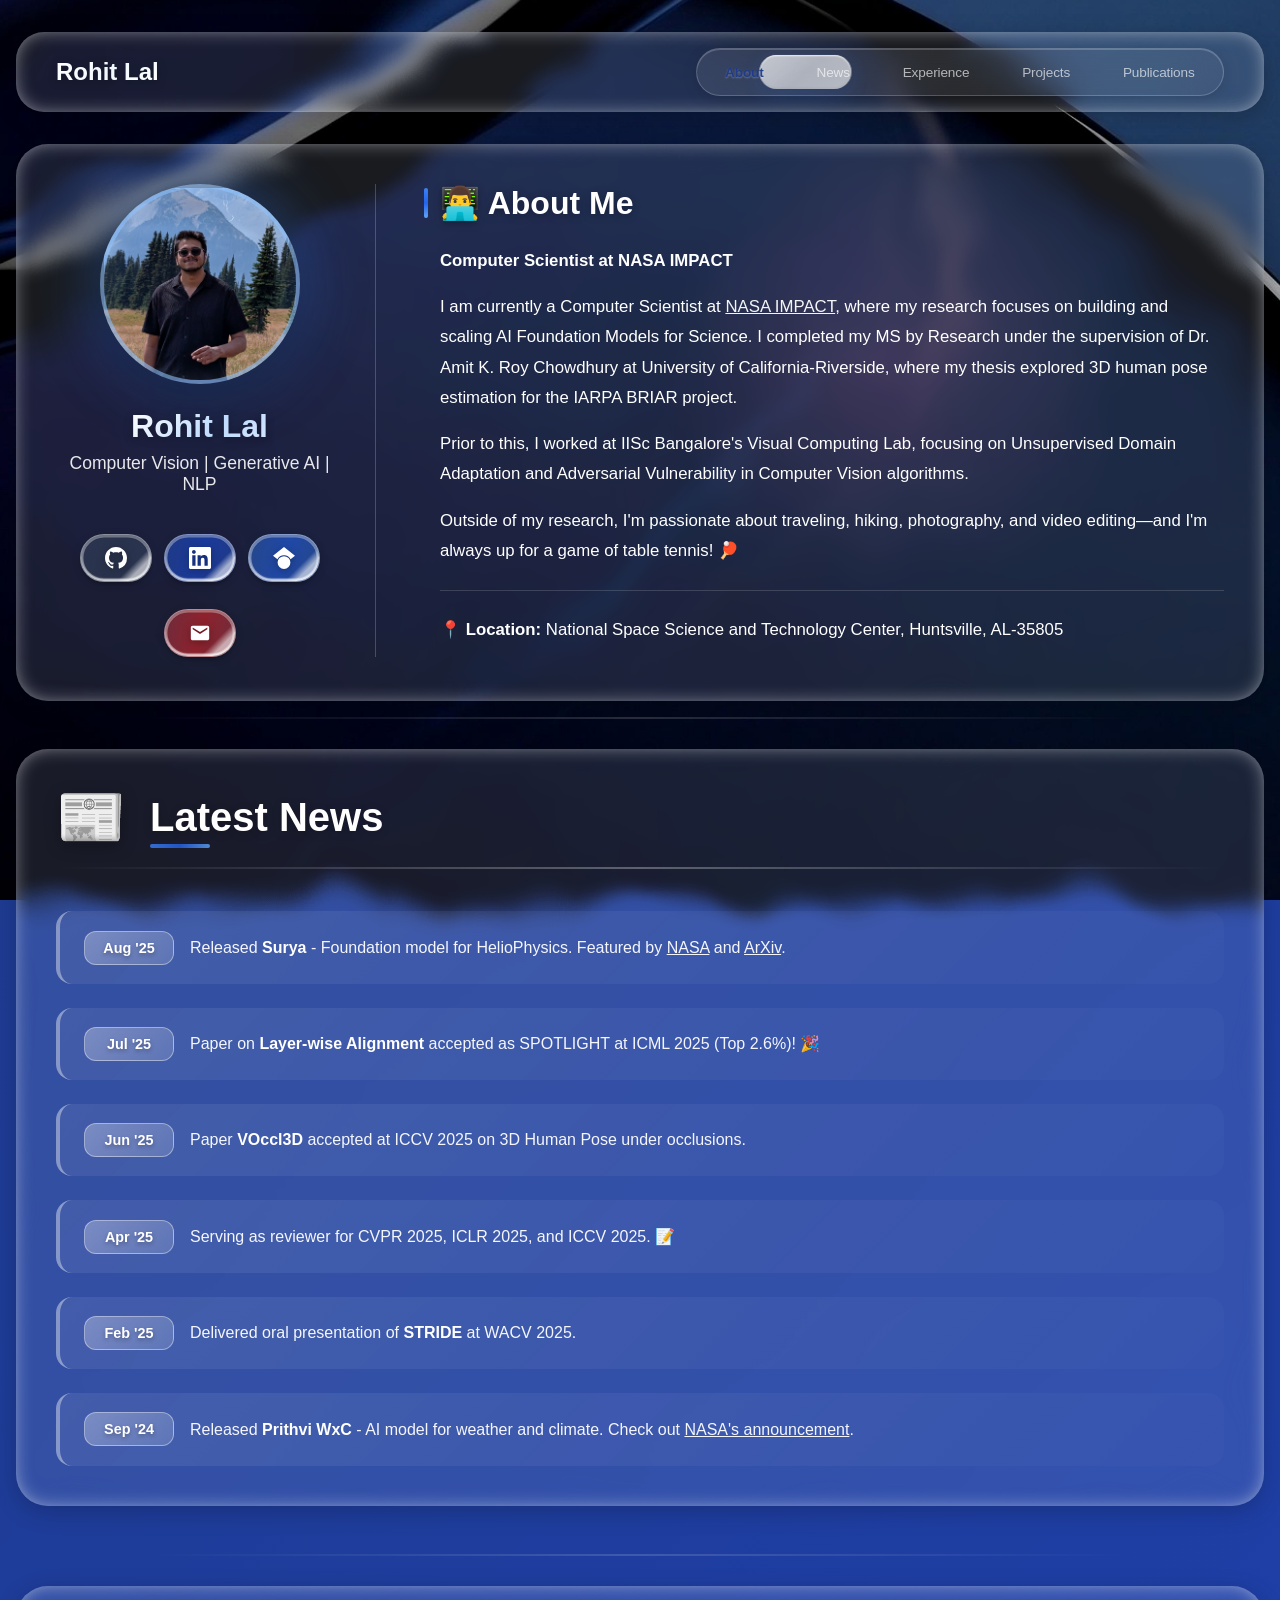
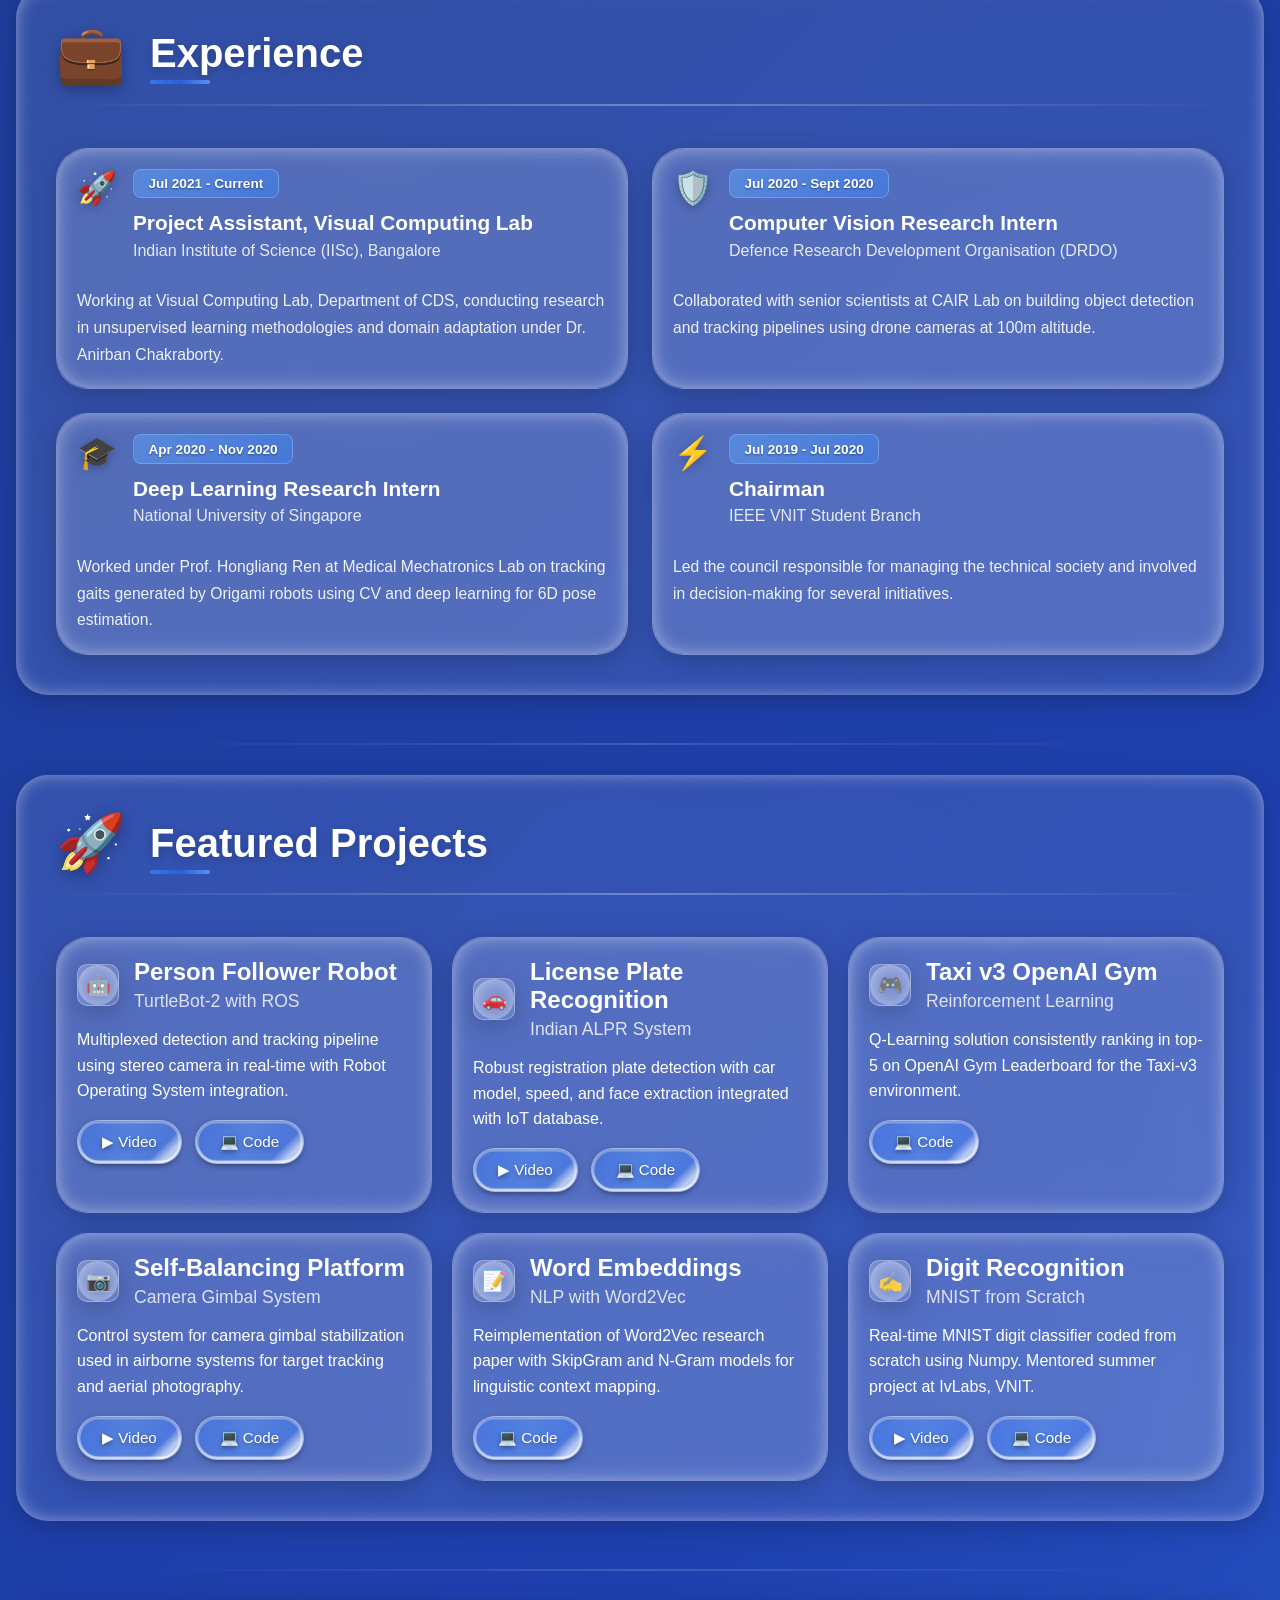
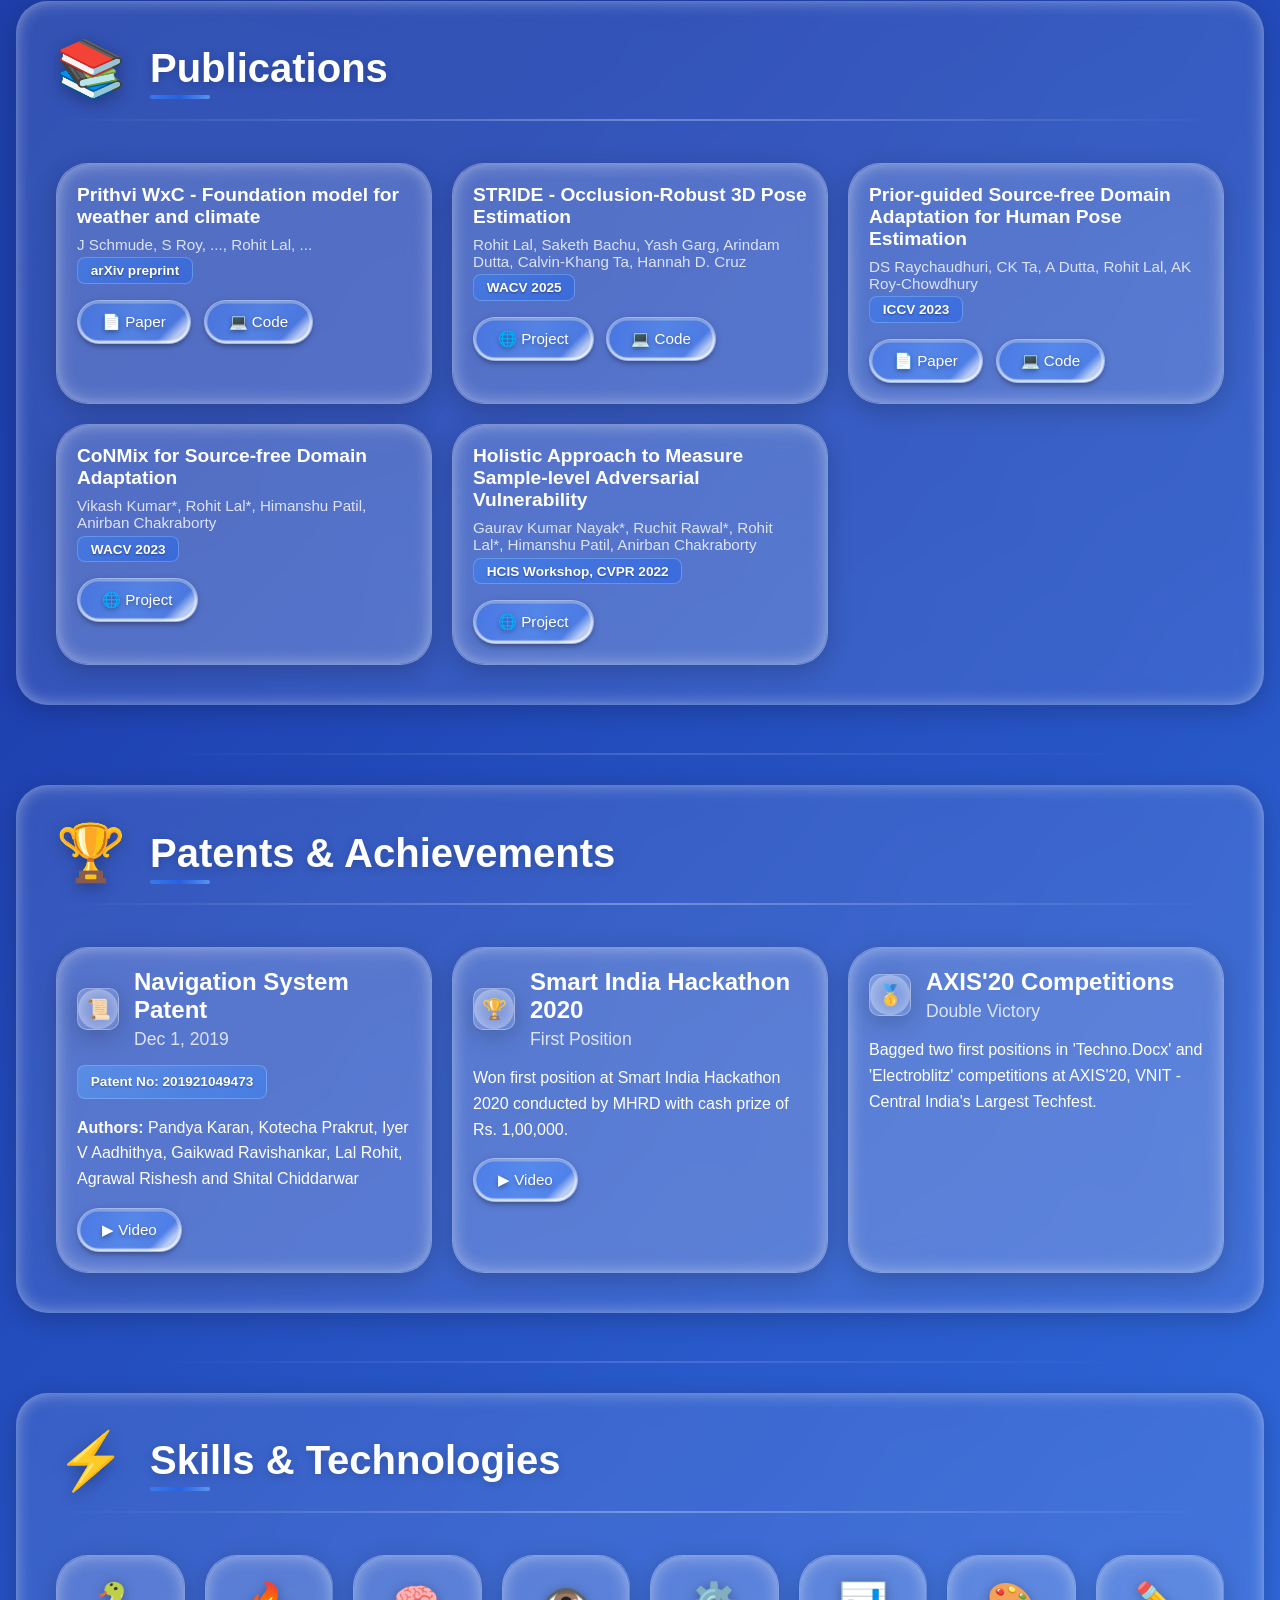
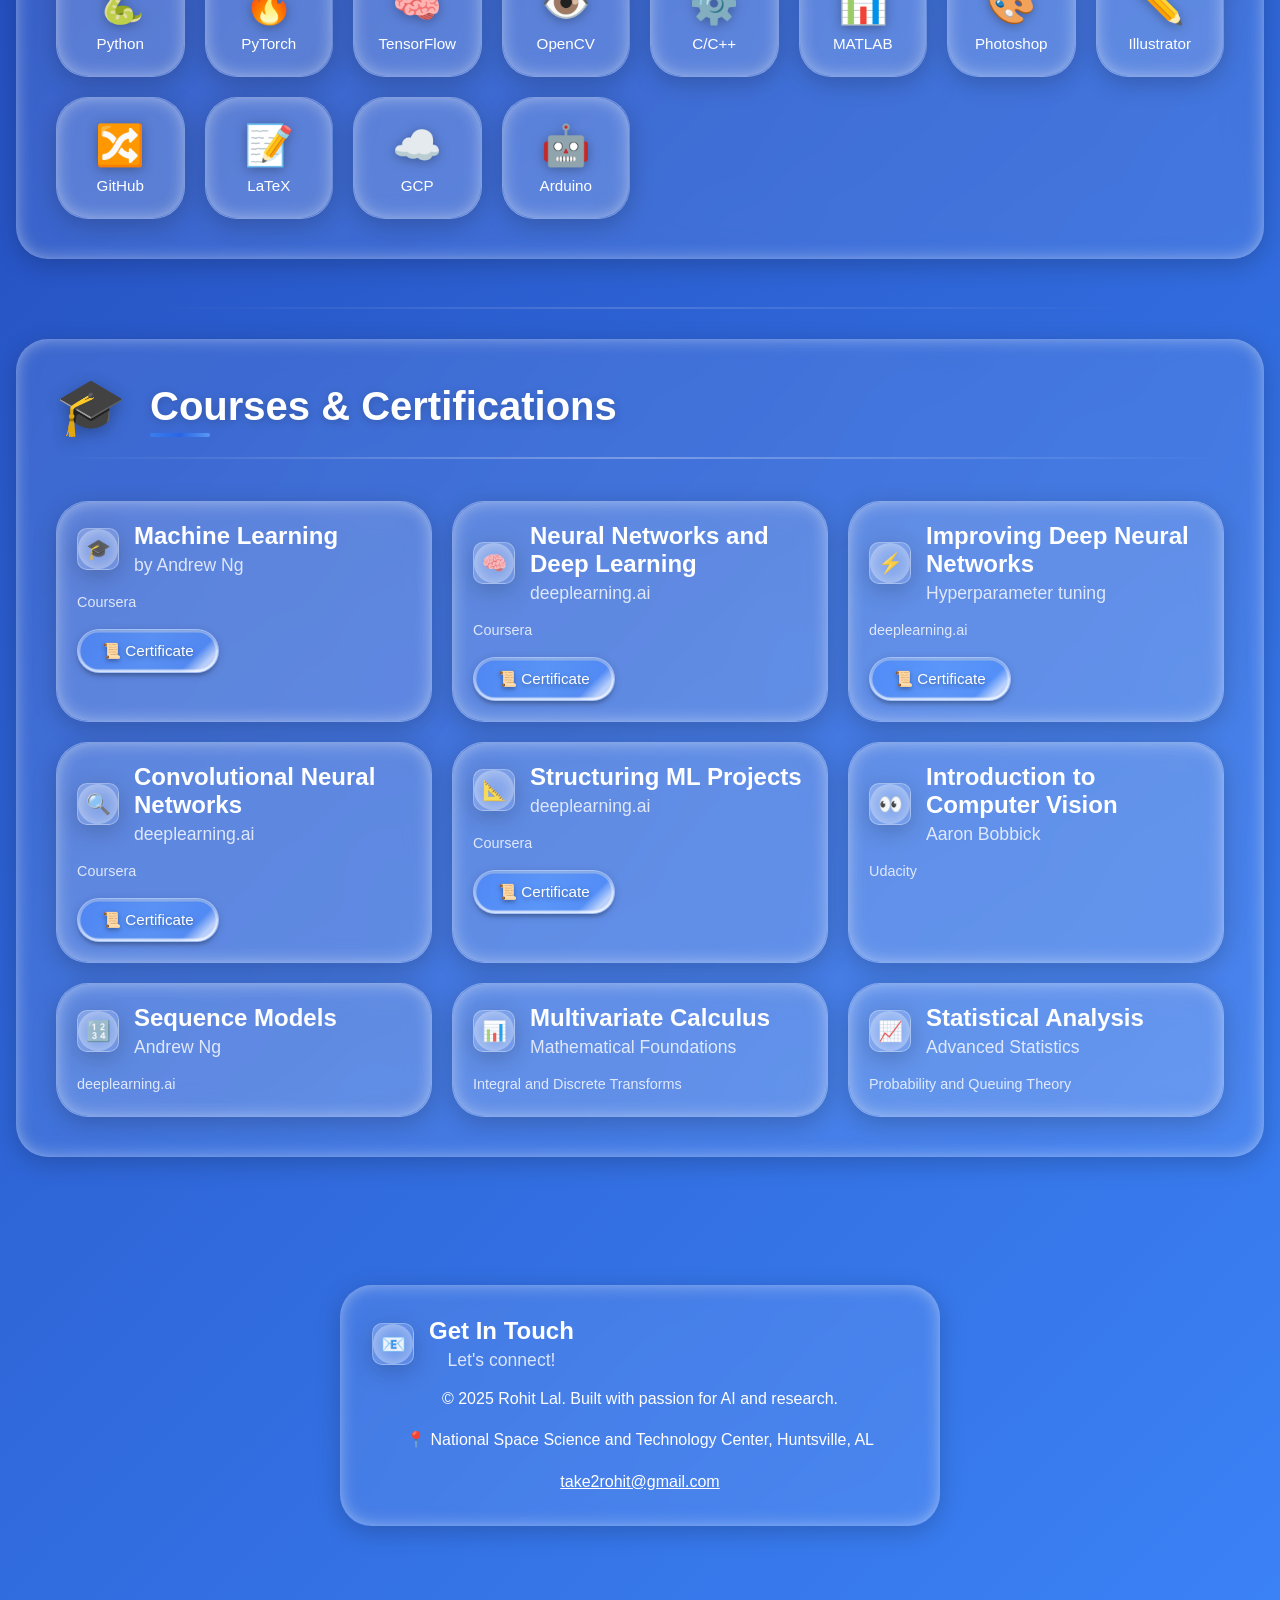
==== commit 35f9569d: "wider" ====
--- a/index.html
+++ b/index.html
@@ -264,8 +264,8 @@
             top: 2rem;
             left: 50%;
             transform: translateX(-50%);
-            width: calc(100% - 4rem);
-            max-width: 1100px;
+            width: calc(100% - 2rem);
+            max-width: 1400px;
             height: 80px;
             border-radius: 28px;
             isolation: isolate;
@@ -416,9 +416,9 @@
         }
 
         .container {
-            max-width: 1100px;
+            max-width: 1400px;
             margin: 0 auto;
-            padding: 7rem 2rem 2rem;
+            padding: 7rem 1rem 2rem;
             position: relative;
             z-index: 1;
         }
@@ -428,7 +428,7 @@
         }
 
         .about-container {
-            max-width: 1100px;
+            max-width: 1400px;
             margin: 0 auto;
         }
 
@@ -557,19 +557,21 @@
         }
 
         .social-links {
-            display: grid;
-            grid-template-columns: 1fr 1fr;
-            gap: 1rem;
+            display: flex;
+            gap: 0.75rem;
             width: 100%;
+            justify-content: center;
+            flex-wrap: wrap;
         }
 
         .social-btn {
-            padding: 1rem;
+            padding: 0;
             font-size: 0;
             white-space: nowrap;
             margin-top: 0;
-            width: 100%;
-            height: 70px;
+            width: 48px;
+            height: 48px;
+            border-radius: 50%;
             display: flex;
             align-items: center;
             justify-content: center;
@@ -578,15 +580,19 @@
         }
 
         .social-btn svg {
-            width: 36px;
-            height: 36px;
+            width: 22px;
+            height: 22px;
             fill: white;
             filter: drop-shadow(0 2px 4px rgba(0, 0, 0, 0.3));
             transition: all 0.3s ease;
         }
 
+        .social-btn:hover {
+            transform: scale(1.1) translateY(-2px);
+        }
+
         .social-btn:hover svg {
-            transform: scale(1.15) rotate(5deg);
+            transform: scale(1.1);
             filter: drop-shadow(0 4px 8px rgba(0, 0, 0, 0.4));
         }
 
@@ -659,6 +665,7 @@
         .section {
             margin-bottom: 5rem;
             position: relative;
+            scroll-margin-top: 140px;
         }
 
         .section::before {
@@ -1199,6 +1206,20 @@
         }
 
         @media (max-width: 968px) {
+            .social-links {
+                gap: 0.5rem;
+            }
+
+            .social-btn {
+                width: 42px;
+                height: 42px;
+            }
+
+            .social-btn svg {
+                width: 20px;
+                height: 20px;
+            }
+
             .about-card {
                 grid-template-columns: 1fr;
                 gap: 2rem;
@@ -1247,9 +1268,13 @@
         @media (max-width: 768px) {
             .navbarGlass {
                 top: 1rem;
-                width: calc(100% - 2rem);
+                width: calc(100% - 1rem);
                 height: auto;
                 min-height: 60px;
+            }
+
+            .container {
+                padding: 7rem 0.75rem 2rem;
             }
 
             .navbarContent {
@@ -1335,9 +1360,6 @@
                 </li>
                 <li>
                     <button data-section="publications" class="nav-item">Publications</button>
-                </li>
-                <li>
-                    <button data-section="skills" class="nav-item">Skills</button>
                 </li>
             </ul>
         </div>
@@ -2109,7 +2131,7 @@
                 
                 // Handle bottom of page - always show last section
                 if (scrollY + windowHeight >= documentHeight - 100) {
-                    return sections[sections.length - 1]?.id || 'skills';
+                    return sections[sections.length - 1]?.id || 'publications';
                 }
                 
                 // Find section that occupies most of the viewport
@@ -2146,10 +2168,10 @@
                 if (!targetSection) return true; // If section doesn't exist, consider reached
                 
                 const rect = targetSection.getBoundingClientRect();
-                const navbarHeight = 150; // Account for navbar
+                const targetOffset = 140; // Match scroll offset
                 
-                // Section is considered "reached" if it's near the top of viewport
-                return rect.top <= navbarHeight && rect.top >= -100;
+                // Section is considered "reached" if it's at the correct offset position
+                return Math.abs(rect.top - targetOffset) < 50;
             }
 
             // Set initial bubble position
@@ -2179,12 +2201,16 @@
                     // Update bubble immediately
                     updateBubble(this, false);
                     
-                    // Smooth scroll to section
+                    // Smooth scroll to section with offset for navbar
                     const section = document.getElementById(sectionId);
                     if (section) {
-                        section.scrollIntoView({
-                            behavior: 'smooth',
-                            block: 'start'
+                        const navbarHeight = 140; // Navbar height + desired spacing
+                        const elementPosition = section.getBoundingClientRect().top;
+                        const offsetPosition = elementPosition + window.pageYOffset - navbarHeight;
+
+                        window.scrollTo({
+                            top: offsetPosition,
+                            behavior: 'smooth'
                         });
                     }
                     
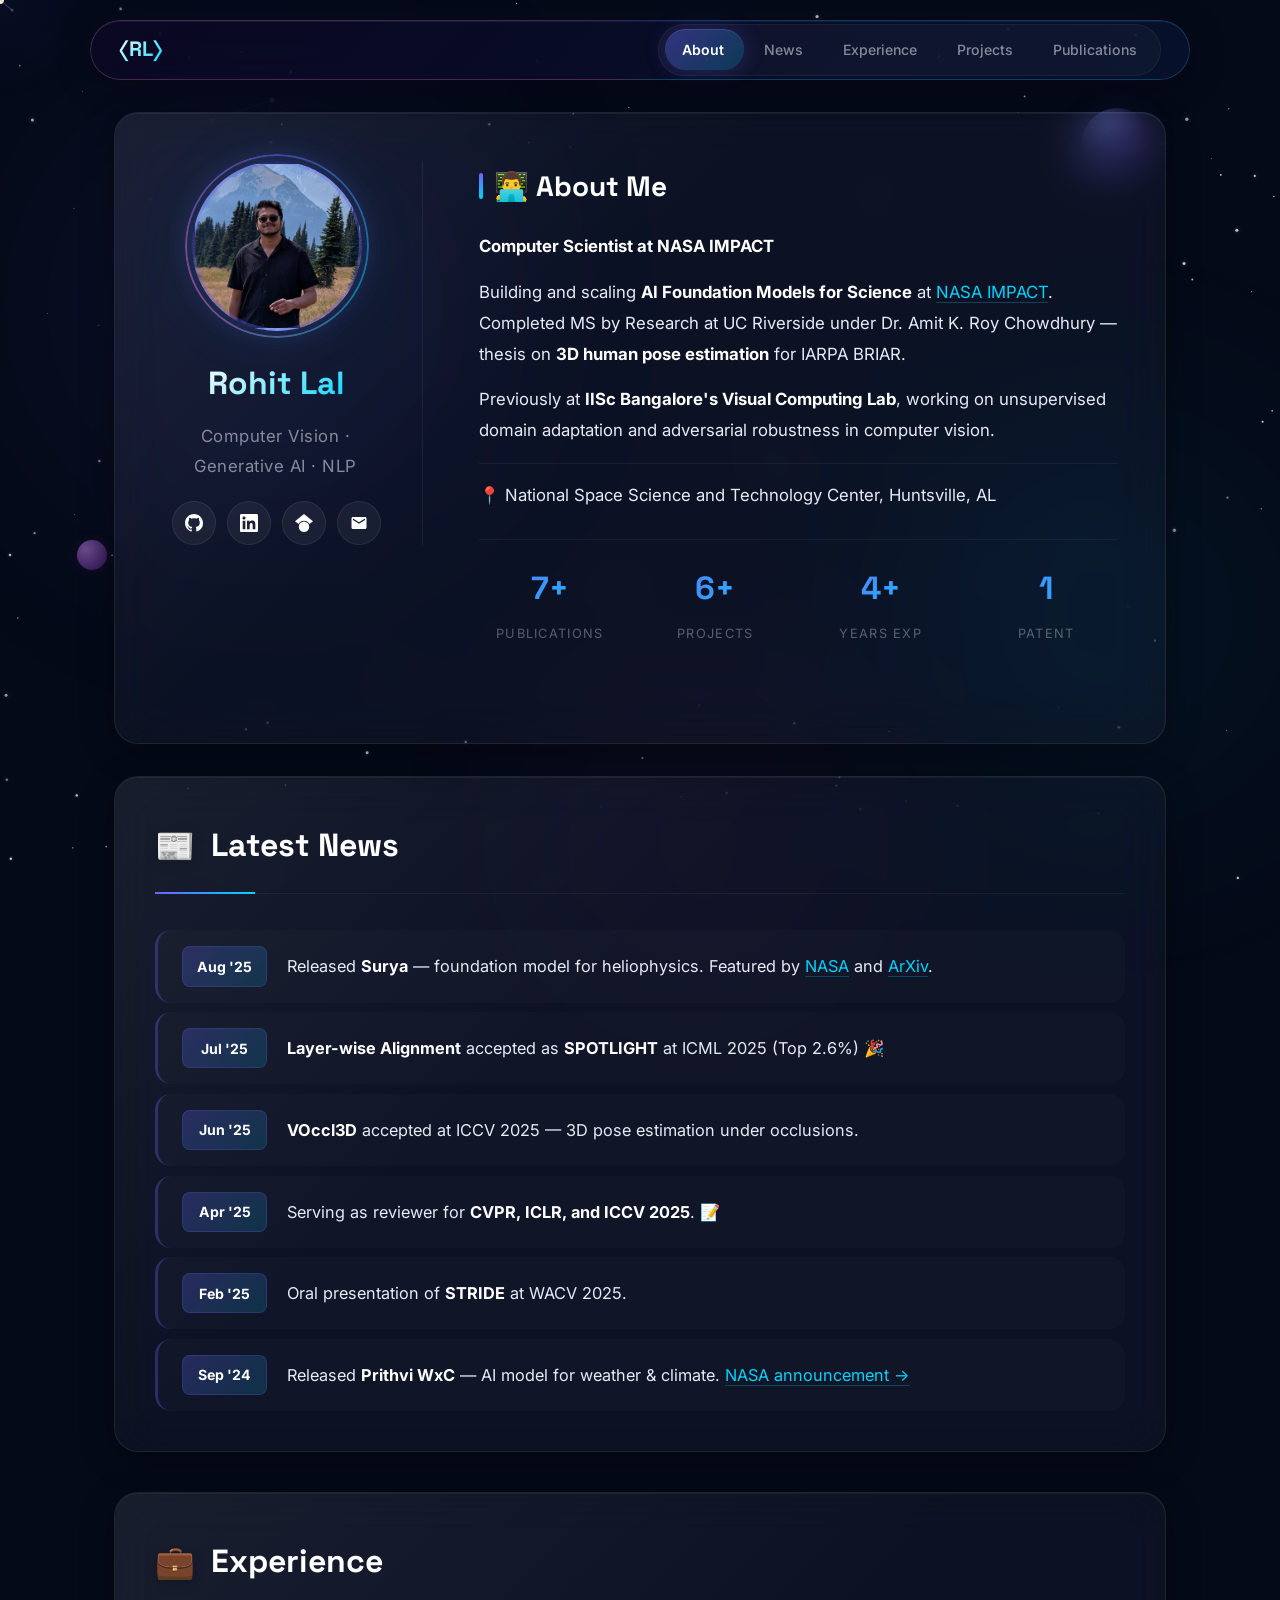
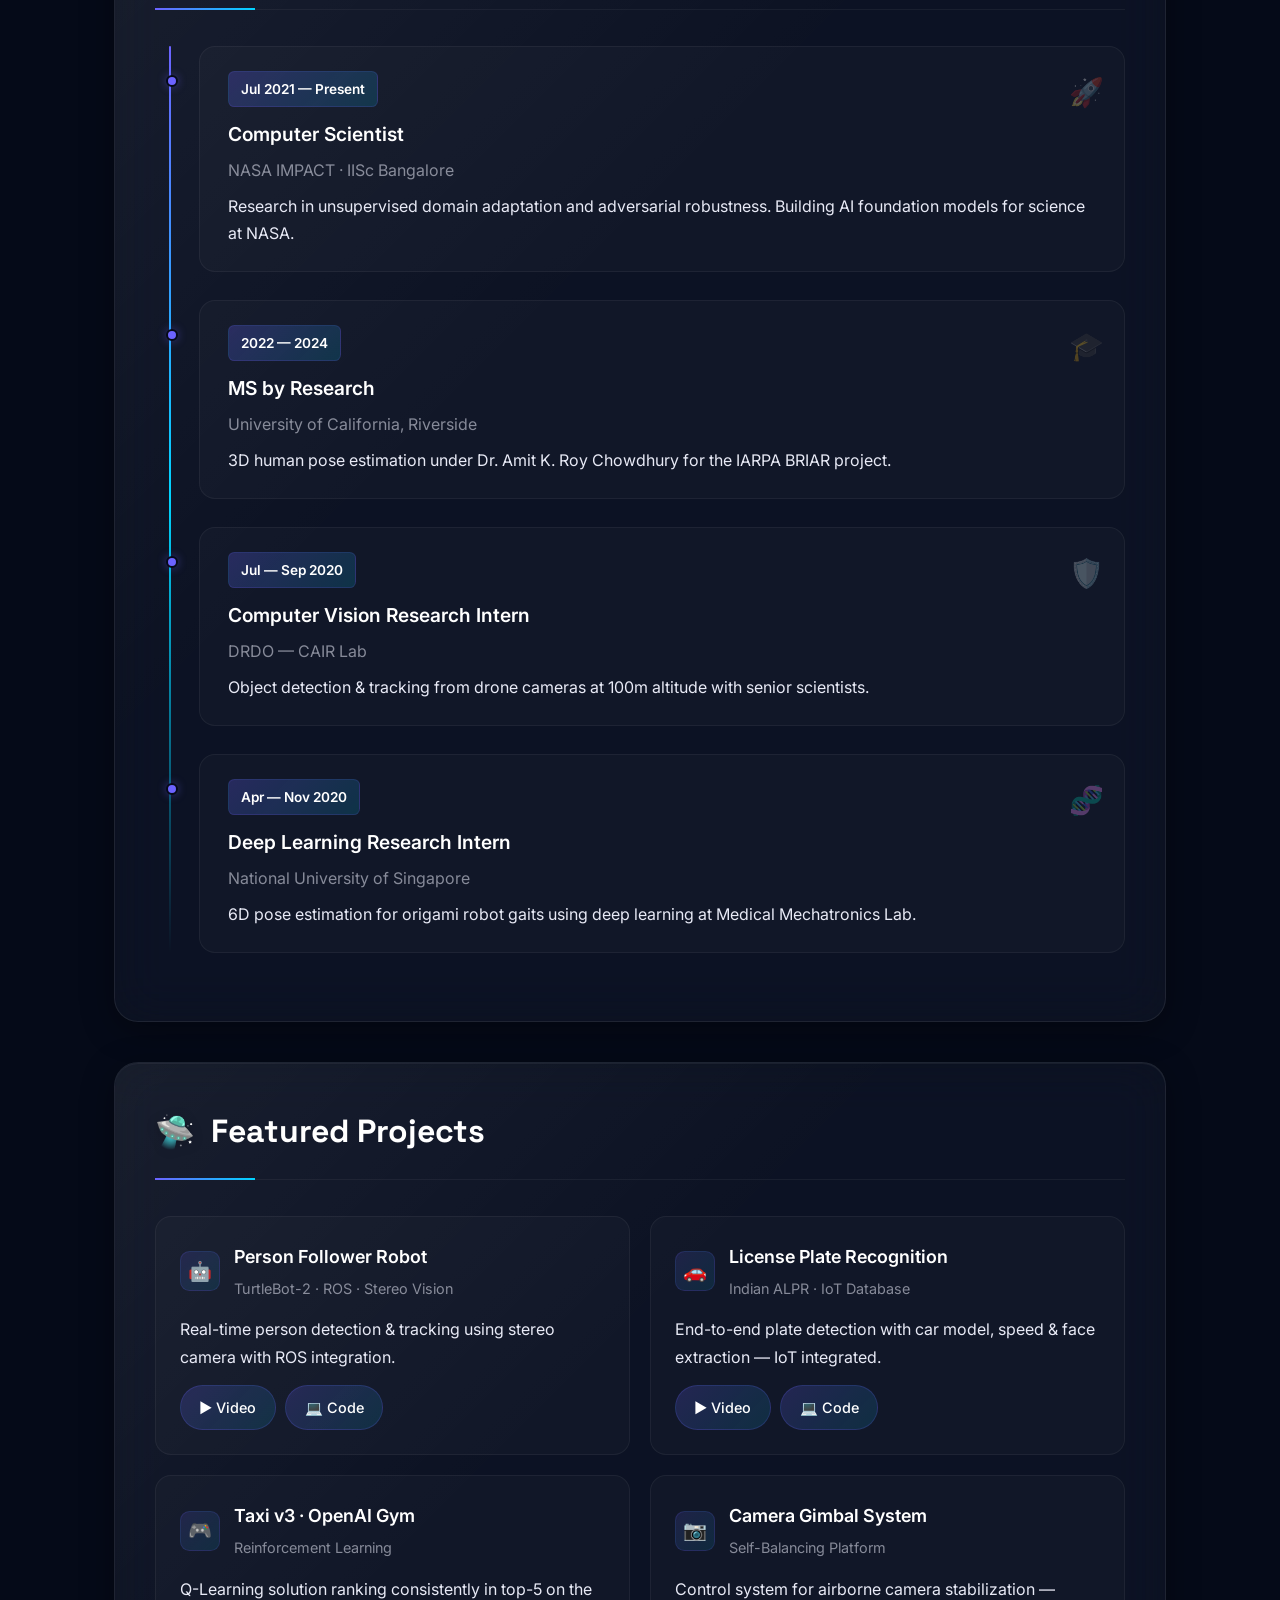
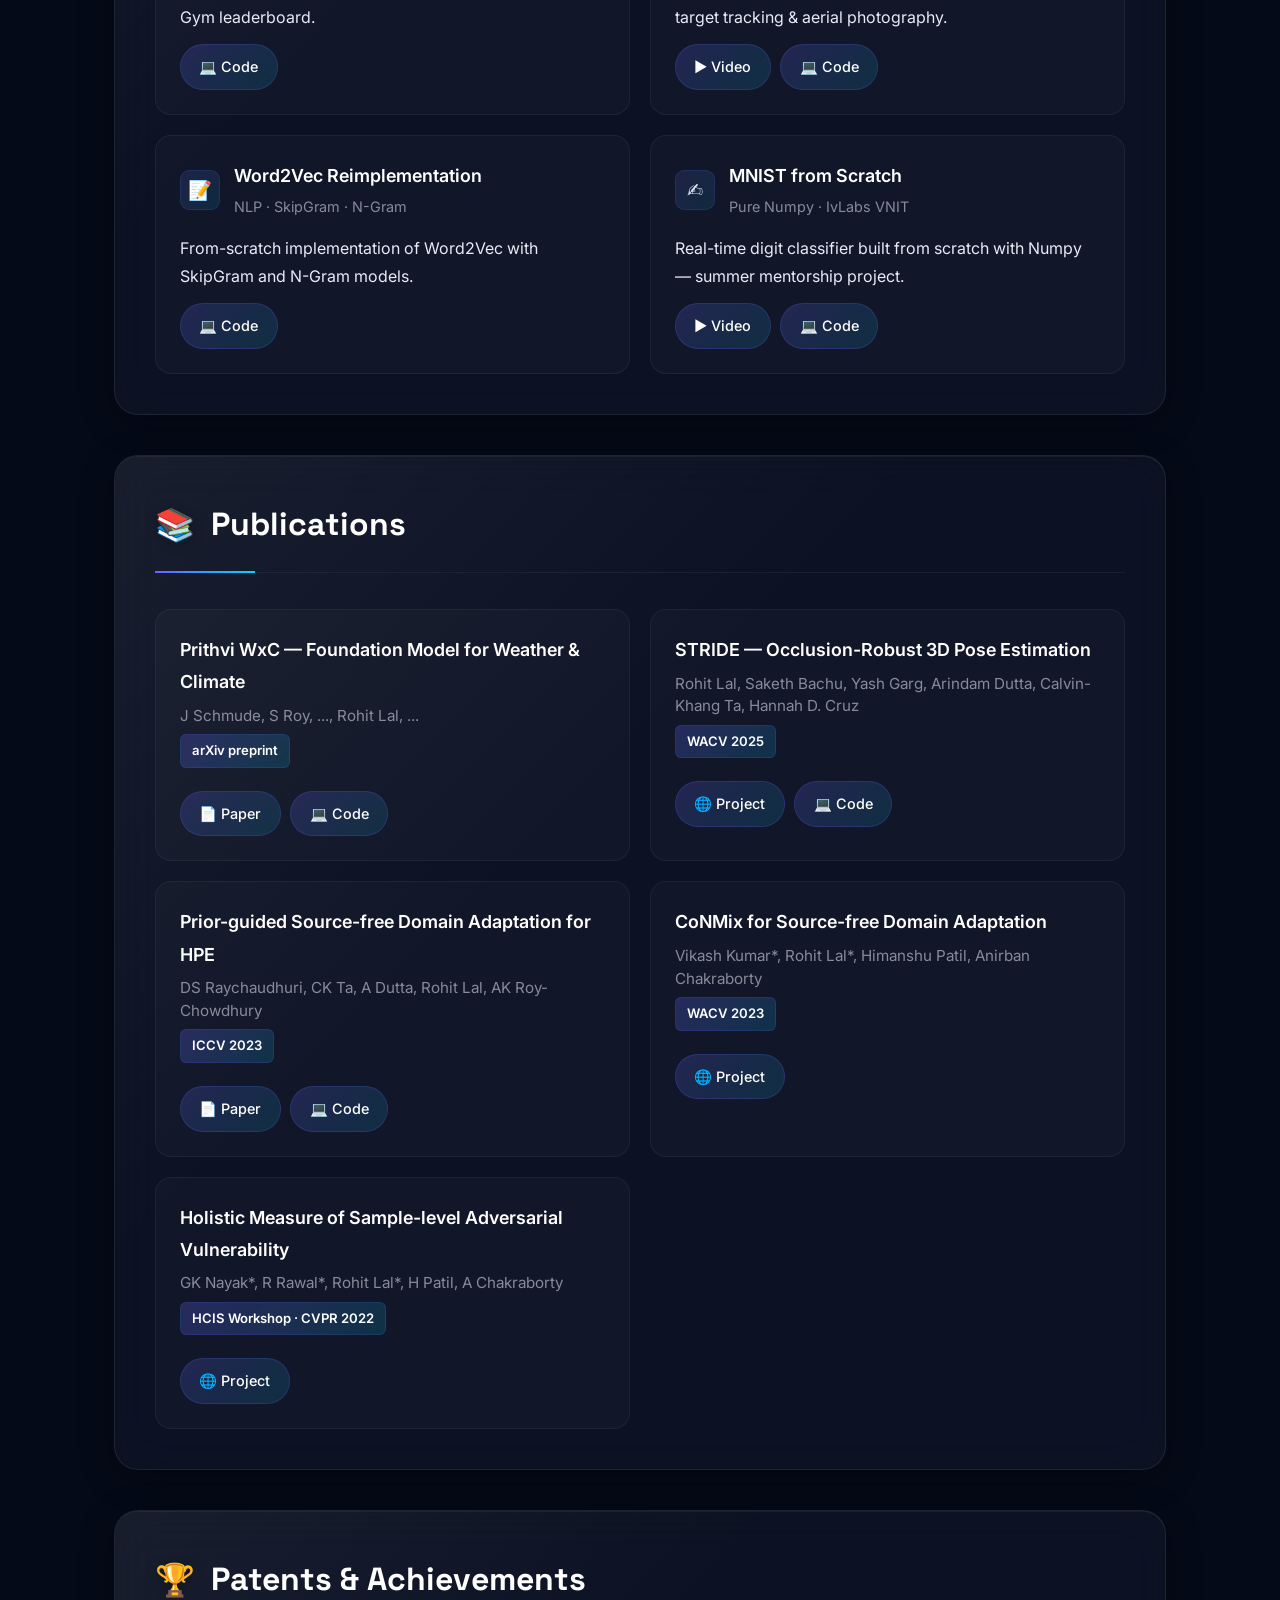
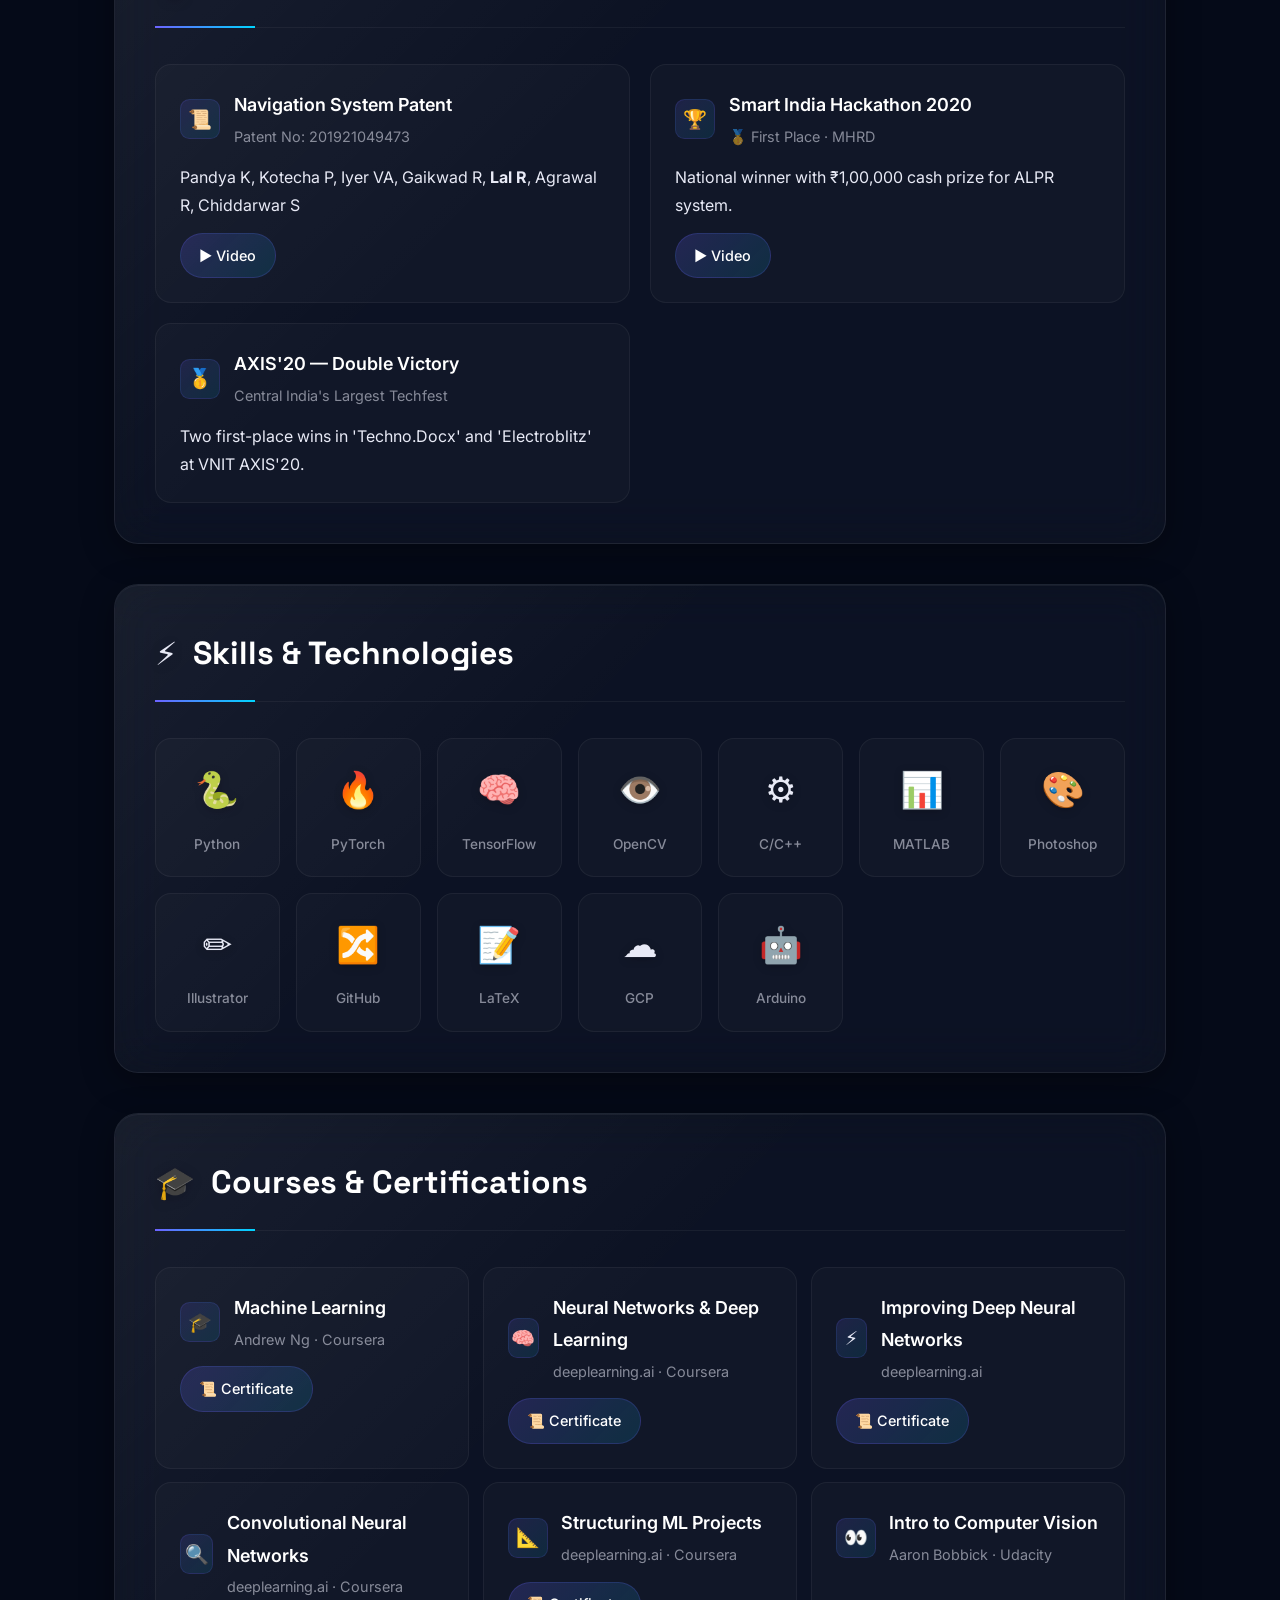
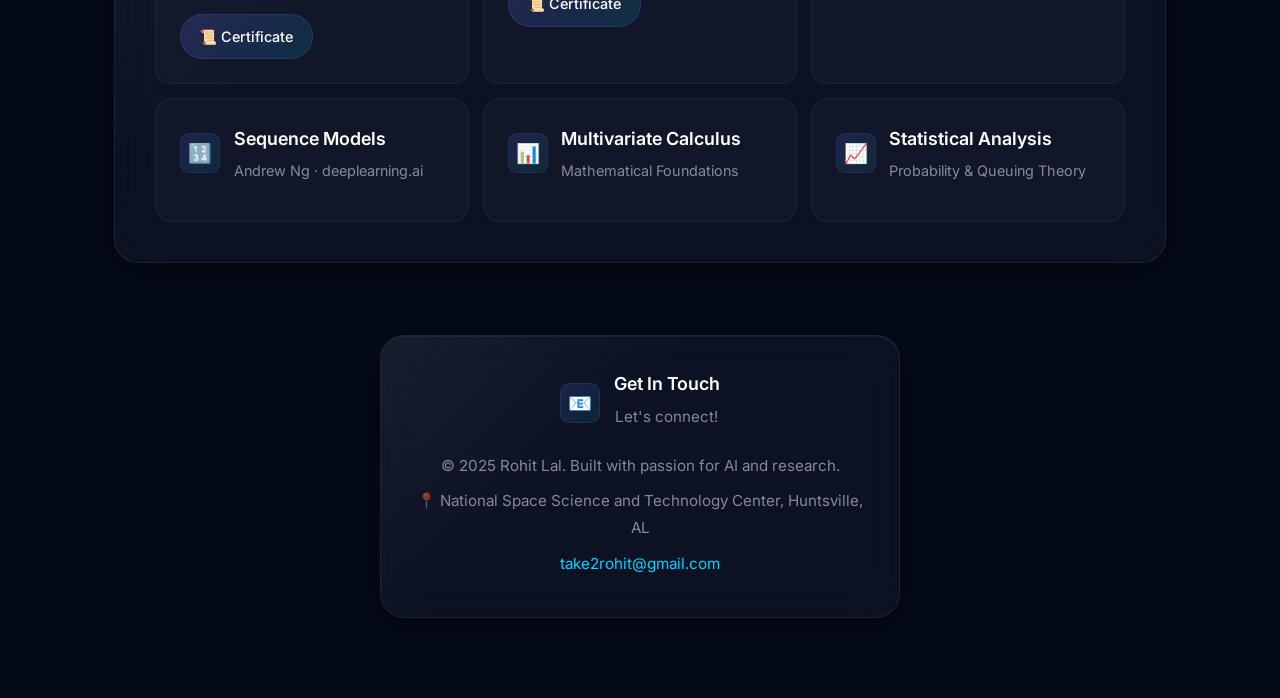
==== commit fea558d2: "updated space theme" ====
--- a/index.html
+++ b/index.html
@@ -1,2428 +1,643 @@
 <!DOCTYPE html>
 <html lang="en">
-<!--
-╔═══════════════════════════════════════════════════════════════════════════╗
-║                     LIQUID GLASS CUSTOMIZATION GUIDE                       ║
-╚═══════════════════════════════════════════════════════════════════════════╝
-
-This website uses a "liquid glass morphism" effect on the navbar and cards.
-All glass effects are controlled by CSS custom properties (variables) defined
-in the :root selector at the top of the <style> section.
-
-QUICK START - To customize the liquid glass appearance:
--------------------------------------------------------
-
-1. SCROLL DOWN to the :root { } section in the <style> tag below
-2. MODIFY the CSS variable values to change the glass effect
-3. READ the comments next to each variable for guidance
-
-KEY VARIABLES TO CUSTOMIZE:
----------------------------
-
---tint-color: RGB values (e.g., 255, 255, 255 for white)
-  → Changes the color overlay on the glass
-  → Try: 200, 150, 255 for purple, 150, 200, 255 for blue
-
---tint-opacity: 0 to 1 (e.g., 0.4)
-  → Controls transparency of the color tint
-  → Higher = more opaque, Lower = more transparent
-
---frost-blur: pixel value (e.g., 2px)
-  → Controls the backdrop blur (frosted glass effect)
-  → Higher = more blur, Lower = clearer glass
-
---noise-frequency: decimal (e.g., 0.008)
-  → Controls the detail of liquid distortion
-  → Higher = finer ripples, Lower = larger waves
-
---distortion-strength: number (e.g., 77)
-  → Controls intensity of liquid ripple effect
-  → Higher = more pronounced waves, Lower = subtler effect
-
---shadow-blur: pixel value (e.g., 20px)
-  → Controls inner shadow softness
-  → Higher = softer glow, Lower = sharper shadow
-
-NAVBAR-SPECIFIC CUSTOMIZATION:
-------------------------------
-To customize ONLY the navbar without affecting other cards,
-uncomment and modify these variables in the :root section:
-  --nav-tint-color
-  --nav-tint-opacity
-  --nav-frost-blur
-  --nav-shadow-blur
-
-TECHNICAL NOTES:
----------------
-- The liquid distortion uses an SVG filter (scroll to <svg> tag near line 1010)
-- The filter parameters sync with CSS variables via JavaScript
-- Glass effect layers are created using ::before and ::after pseudo-elements
-
-For advanced customization, search for "LIQUID GLASS" comments in the code.
--->
+
 <head>
     <meta charset="UTF-8">
     <meta name="viewport" content="width=device-width, initial-scale=1.0">
-    <title>Rohit Lal - Research Portfolio</title>
-    <style>
-        /* ========================================
-           BUTTON ANGLE ANIMATIONS
-           ======================================== */
-        @property --angle-1 {
-            syntax: "<angle>";
-            inherits: false;
-            initial-value: -75deg;
-        }
-
-        @property --angle-2 {
-            syntax: "<angle>";
-            inherits: false;
-            initial-value: -45deg;
-        }
-
-        :root {
-            /* ========================================
-               LIQUID GLASS EFFECT CUSTOMIZATION
-               ======================================== */
-            
-            /* Inner shadow - Creates depth inside the glass */
-            /* Change shadow-color for different highlight colors */
-            /* Increase shadow-blur for softer inner glow */
-            --shadow-offset: 0;
-            --shadow-blur: 20px;
-            --shadow-spread: -5px;
-            --shadow-color: rgba(255, 255, 255, 0.7);
-
-            /* Painted glass tint - Adds color overlay to glass */
-            /* Change tint-color RGB values (e.g., 200, 150, 255 for purple tint) */
-            /* Adjust tint-opacity (0-1) to control tint strength */
-            /* LOWER values = MORE transparent, HIGHER values = MORE opaque */
-            --tint-color: 200, 220, 255;
-            --tint-opacity: 0.12;
-
-            /* Background frost - Controls blur effect */
-            /* Increase frost-blur (e.g., 10px) for more frosted look */
-            /* Decrease for sharper glass appearance */
-            --frost-blur: 10px;
-
-            /* SVG noise/distortion - Creates liquid ripple effect */
-            /* Increase noise-frequency (e.g., 0.015) for finer distortion */
-            /* Increase distortion-strength (e.g., 100) for more pronounced waves */
-            --noise-frequency: 0.008;
-            --distortion-strength: 77;
-
-            /* Outer shadow blur - Drop shadow beneath glass elements */
-            /* Increase for more dramatic floating effect */
-            --outer-shadow-blur: 24px;
-            
-            /* ========================================
-               NAVBAR LIQUID GLASS CUSTOMIZATION
-               ======================================== */
-            
-            /* Navbar-specific glass settings (inherits from above if not set) */
-            /* Uncomment and modify these to customize navbar separately: */
-            /* --nav-tint-color: 255, 255, 255; */
-            /* --nav-tint-opacity: 0.35; */
-            /* --nav-frost-blur: 10px; */
-            /* --nav-shadow-blur: 15px; */
-        }
-
-        * {
-            margin: 0;
-            padding: 0;
-            box-sizing: border-box;
-        }
-
-        html {
-            font-size: 100%;
-            scroll-behavior: smooth;
-            overflow-x: hidden;
-        }
-
-        /* Smooth scrolling with momentum */
-        * {
-            -webkit-font-smoothing: antialiased;
-            -moz-osx-font-smoothing: grayscale;
-        }
-
-        body {
-            min-height: 100vh;
-            background: linear-gradient(135deg, #1e3a8a 0%, #1e40af 50%, #3b82f6 100%);
-            font-family: -apple-system, BlinkMacSystemFont, 'Segoe UI', Roboto, sans-serif;
-            overflow-x: hidden;
-            position: relative;
-        }
-
-        /* Parallax background layers */
-        .parallax-bg {
-            position: fixed;
-            top: 0;
-            left: 0;
-            width: 100%;
-            height: 100%;
-            z-index: -1;
-        }
-
-        .parallax-layer-1 {
-            position: absolute;
-            top: 0;
-            left: 0;
-            width: 100%;
-            height: 300vh;
-            background-image: url('./bg.jpeg');
-            background-size: cover;
-            background-position: center top;
-            background-repeat: no-repeat;
-            transform: translateY(-200vh);
-        }
-
-        .parallax-layer-2 {
-            position: absolute;
-            top: 0;
-            left: 0;
-            width: 100%;
-            height: 300vh;
-            background: radial-gradient(circle at 30% 50%, rgba(120, 119, 198, 0.2) 0%, transparent 10%),
-                radial-gradient(circle at 70% 80%, rgba(255, 119, 198, 0.15) 0%, transparent 10%);
-            transform: translateY(-200vh);
-        }
-
-        .parallax-layer-3 {
-            position: absolute;
-            top: 0;
-            left: 0;
-            width: 100%;
-            height: 300vh;
-            background: radial-gradient(circle at 80% 20%, rgba(120, 219, 255, 0.15) 0%, transparent 10%);
-            transform: translateY(-200vh);
-        }
-
-        /* Remove parallax card effects */
-        .parallax-card { position: relative; }
-
-        /* ========================================
-           MAIN CARD LIQUID GLASS EFFECT
-           ======================================== 
-           All content cards use this liquid glass effect.
-           Same technique as navbar but applied to all .glass elements.
-           Customization: Modify CSS variables in :root section at top of file.
-        */
-        .glass {
-            position: relative;
-            border-radius: 2rem;
-            padding: 1.25rem;
-            isolation: isolate;
-            transition: transform 0.3s ease;
-            box-shadow: 0px 6px var(--outer-shadow-blur) rgba(0, 0, 0, 0.2);
-        }
-
-        /* Inner glass layer - tint and inner shadow */
-        .glass::before {
-            content: '';
-            position: absolute;
-            inset: 0;
-            z-index: 0;
-            border-radius: 2rem;
-            box-shadow:
-                inset var(--shadow-offset) var(--shadow-offset) var(--shadow-blur) var(--shadow-spread) var(--shadow-color);
-            background-color: rgba(var(--tint-color), var(--tint-opacity));
-            pointer-events: none;
-        }
-
-        /* Outer glass layer - backdrop blur and liquid distortion */
-        .glass::after {
-            content: '';
-            position: absolute;
-            inset: 0;
-            z-index: -1;
-            border-radius: 2rem;
-            backdrop-filter: blur(var(--frost-blur));
-            -webkit-backdrop-filter: blur(var(--frost-blur));
-            filter: url(#glass-distortion);
-            -webkit-filter: url("#glass-distortion");
-            isolation: isolate;
-            pointer-events: none;
-        }
-
-        /* Ensure content appears above glass layers */
-        .glass > * {
-            position: relative;
-            z-index: 1;
-        }
-
-        .glass:hover {
-            transform: translateY(-5px);
-            box-shadow: 0 12px 40px rgba(31, 38, 135, 0.3);
-        }
-
-        /* ========================================
-           NAVBAR LIQUID GLASS - EXACT COPY FROM index_liquid.html
-           ======================================== */
-        
-        .navbarGlass {
-            position: fixed;
-            top: 2rem;
-            left: 50%;
-            transform: translateX(-50%);
-            width: calc(100% - 2rem);
-            max-width: 1400px;
-            height: 80px;
-            border-radius: 28px;
-            isolation: isolate;
-            box-shadow: 0px 6px var(--outer-shadow-blur) rgba(0, 0, 0, 0.2);
-            z-index: 1000;
-        }
-
-        .navbarGlass::before {
-            content: '';
-            position: absolute;
-            inset: 0;
-            z-index: 0;
-            border-radius: 28px;
-            box-shadow:
-                inset var(--shadow-offset) var(--shadow-offset) var(--shadow-blur) var(--shadow-spread) var(--shadow-color);
-            background-color: rgba(var(--tint-color), var(--tint-opacity));
-        }
-
-        .navbarGlass::after {
-            content: '';
-            position: absolute;
-            inset: 0;
-            z-index: -1;
-            border-radius: 28px;
-            backdrop-filter: blur(var(--frost-blur));
-            filter: url(#glass-distortion);
-            isolation: isolate;
-            -webkit-backdrop-filter: blur(var(--frost-blur));
-            -webkit-filter: url("#glass-distortion");
-        }
-
-        /* Navigation content on top of glass */
-        .navbarContent {
-            position: relative;
-            z-index: 1;
-            display: flex;
-            align-items: center;
-            justify-content: space-between;
-            height: 100%;
-            padding: 0 2.5rem;
-        }
-
-        .navLogo {
-            font-size: 1.5rem;
-            font-weight: 700;
-            background: linear-gradient(135deg, #fff 0%, #f0f9ff 50%, #fff 100%);
-            -webkit-background-clip: text;
-            -webkit-text-fill-color: transparent;
-            background-clip: text;
-            text-shadow: none;
-            filter: drop-shadow(0 2px 4px rgba(0, 0, 0, 0.3));
-        }
-
-        .navLinks {
-            display: flex;
-            gap: 0.5rem;
-            list-style: none;
-            margin: 0;
-            padding: 0.375rem;
-            align-items: center;
-            position: relative;
-            background: linear-gradient(135deg, 
-                rgba(255, 255, 255, 0.1) 0%, 
-                rgba(255, 255, 255, 0.05) 100%);
-            border-radius: 999px;
-            backdrop-filter: blur(20px);
-            border: 1px solid rgba(255, 255, 255, 0.2);
-            box-shadow: 
-                0 4px 16px rgba(0, 0, 0, 0.1),
-                inset 0 1px 0 rgba(255, 255, 255, 0.2);
-        }
-
-        /* Liquid Glass Active Bubble */
-        .nav-bubble {
-            position: absolute;
-            top: 0.375rem;
-            left: 0.375rem;
-            height: calc(100% - 0.75rem);
-            border-radius: 999px;
-            z-index: 1;
-            pointer-events: none;
-            isolation: isolate;
-            transform-origin: left center;
-            will-change: transform, width;
-        }
-
-        /* Liquid Glass Layers for Bubble */
-        .nav-bubble::before {
-            content: '';
-            position: absolute;
-            inset: 0;
-            border-radius: inherit;
-            background: linear-gradient(135deg,
-                rgba(255, 255, 255, 0.7) 0%,
-                rgba(255, 255, 255, 0.6) 50%,
-                rgba(255, 255, 255, 0.65) 100%);
-            box-shadow: 
-                inset 0 1px 2px rgba(255, 255, 255, 0.8),
-                inset 0 -1px 2px rgba(0, 0, 0, 0.08),
-                0 6px 20px rgba(59, 130, 246, 0.15),
-                0 2px 6px rgba(0, 0, 0, 0.1);
-            z-index: 0;
-        }
-
-        /* Liquid distortion effect for bubble */
-        .nav-bubble::after {
-            content: '';
-            position: absolute;
-            inset: -1px;
-            border-radius: inherit;
-            backdrop-filter: blur(8px);
-            filter: url(#glass-distortion);
-            z-index: -1;
-            opacity: 0.4;
-        }
-
-        /* Nav Button Styles */
-        .navLinks li {
-            position: relative;
-            z-index: 2;
-        }
-
-        .navLinks button {
-            all: unset;
-            cursor: pointer;
-            padding: 0.6rem 1.4rem;
-            font-size: 0.85rem;
-            font-weight: 500;
-            color: rgba(255, 255, 255, 0.65);
-            transition: all 0.3s cubic-bezier(0.23, 1, 0.32, 1);
-            border-radius: 999px;
-            white-space: nowrap;
-            position: relative;
-            font-family: -apple-system, BlinkMacSystemFont, 'Segoe UI', Roboto, sans-serif;
-            letter-spacing: -0.01em;
-        }
-
-        .navLinks button:hover {
-            color: rgba(255, 255, 255, 0.9);
-            transform: scale(1.02);
-        }
-
-        .navLinks button.active {
-            color: rgba(30, 58, 138, 0.95);
-            font-weight: 600;
-            text-shadow: 0 1px 2px rgba(255, 255, 255, 0.3);
-            transition: all 0.3s ease;
-        }
-
-        .container {
-            max-width: 1400px;
-            margin: 0 auto;
-            padding: 7rem 1rem 2rem;
-            position: relative;
-            z-index: 1;
-        }
-
-        .hero {
-            padding: 2rem 0 3rem;
-        }
-
-        .about-container {
-            max-width: 1400px;
-            margin: 0 auto;
-        }
-
-        .about-card {
-            display: grid;
-            grid-template-columns: 320px 1fr;
-            gap: 3rem;
-            padding: 2.5rem;
-            align-items: start;
-        }
-
-        .about-left {
-            display: flex;
-            flex-direction: column;
-            align-items: center;
-            text-align: center;
-            padding-right: 2rem;
-            border-right: 1px solid rgba(255, 255, 255, 0.2);
-        }
-
-        .hero-avatar {
-            width: 200px;
-            height: 200px;
-            border-radius: 50%;
-            margin-bottom: 1.5rem;
-            border: 4px solid rgba(147, 197, 253, 0.6);
-            box-shadow: 0 12px 40px rgba(0, 0, 0, 0.4),
-                        0 0 60px rgba(59, 130, 246, 0.5),
-                        inset 0 0 20px rgba(255, 255, 255, 0.1);
-            background-image: url('./dp.png');
-            background-size: cover;
-            background-position: center;
-            background-repeat: no-repeat;
-            object-fit: cover;
-            animation: float 3s ease-in-out infinite, pulse 4s ease-in-out infinite;
-            position: relative;
-        }
-
-        @keyframes pulse {
-            0%, 100% {
-                box-shadow: 0 12px 40px rgba(0, 0, 0, 0.4),
-                            0 0 60px rgba(59, 130, 246, 0.5),
-                            inset 0 0 20px rgba(255, 255, 255, 0.1);
-            }
-            50% {
-                box-shadow: 0 12px 40px rgba(0, 0, 0, 0.4),
-                            0 0 80px rgba(96, 165, 250, 0.7),
-                            inset 0 0 20px rgba(255, 255, 255, 0.1);
-            }
-        }
-
-        @keyframes float {
-            0%, 100% { transform: translateY(0); }
-            50% { transform: translateY(-10px); }
-        }
-
-        .hero-name {
-            font-size: 2rem;
-            font-weight: 700;
-            background: linear-gradient(135deg, #fff 0%, #bfdbfe 30%, #dbeafe 60%, #fff 100%);
-            -webkit-background-clip: text;
-            -webkit-text-fill-color: transparent;
-            background-clip: text;
-            margin-bottom: 0.5rem;
-            filter: drop-shadow(0 2px 4px rgba(0, 0, 0, 0.3));
-            animation: gradientShift 6s ease-in-out infinite;
-            background-size: 200% 200%;
-        }
-
-        @keyframes gradientShift {
-            0%, 100% {
-                background-position: 0% 50%;
-            }
-            50% {
-                background-position: 100% 50%;
-            }
-        }
-
-        .hero-expertise {
-            font-size: 1.1rem;
-            color: rgba(255, 255, 255, 0.9);
-            margin-bottom: 1.5rem;
-        }
-
-        .about-right {
-            display: flex;
-            flex-direction: column;
-            padding-left: 1rem;
-        }
-
-        .card-header {
-            display: flex;
-            align-items: center;
-            gap: 0.9375rem;
-            margin-bottom: 0.9375rem;
-        }
-
-        .icon {
-            position: relative;
-            width: 2.5rem;
-            height: 2.5rem;
-            border-radius: 0.625rem;
-            display: flex;
-            align-items: center;
-            justify-content: center;
-            font-size: 1.25rem;
-            background: linear-gradient(135deg, rgba(255, 255, 255, 0.25), rgba(255, 255, 255, 0.1));
-            border: 1px solid rgba(255, 255, 255, 0.3);
-        }
-
-        .icon::after {
-            border-radius: 0.625rem;
-        }
-
-        .card-title {
-            font-size: 1.5rem;
-            font-weight: 600;
-            color: white;
-            margin: 0;
-        }
-
-        .card-subtitle {
-            font-size: 1.1rem;
-            color: rgba(255, 255, 255, 0.8);
-            margin: 0.3125rem 0 0 0;
-        }
-
-        .social-links {
-            display: flex;
-            gap: 0.75rem;
-            width: 100%;
-            justify-content: center;
-            flex-wrap: wrap;
-        }
-
-        .social-btn {
-            padding: 0;
-            font-size: 0;
-            white-space: nowrap;
-            margin-top: 0;
-            width: 48px;
-            height: 48px;
-            border-radius: 50%;
-            display: flex;
-            align-items: center;
-            justify-content: center;
-            position: relative;
-            transition: all 0.4s cubic-bezier(0.25, 1, 0.5, 1);
-        }
-
-        .social-btn svg {
-            width: 22px;
-            height: 22px;
-            fill: white;
-            filter: drop-shadow(0 2px 4px rgba(0, 0, 0, 0.3));
-            transition: all 0.3s ease;
-        }
-
-        .social-btn:hover {
-            transform: scale(1.1) translateY(-2px);
-        }
-
-        .social-btn:hover svg {
-            transform: scale(1.1);
-            filter: drop-shadow(0 4px 8px rgba(0, 0, 0, 0.4));
-        }
-
-        .social-btn.github {
-            background: linear-gradient(-75deg, rgba(71, 85, 105, 0.4), rgba(51, 65, 85, 0.6), rgba(71, 85, 105, 0.4));
-        }
-
-        .social-btn.linkedin {
-            background: linear-gradient(-75deg, rgba(37, 99, 235, 0.4), rgba(29, 78, 216, 0.6), rgba(37, 99, 235, 0.4));
-        }
-
-        .social-btn.scholar {
-            background: linear-gradient(-75deg, rgba(59, 130, 246, 0.4), rgba(37, 99, 235, 0.6), rgba(59, 130, 246, 0.4));
-        }
-
-        .social-btn.email {
-            background: linear-gradient(-75deg, rgba(239, 68, 68, 0.4), rgba(220, 38, 38, 0.6), rgba(239, 68, 68, 0.4));
-        }
-
-        .about-title {
-            font-size: 2rem;
-            font-weight: 700;
-            color: white;
-            margin-bottom: 1.5rem;
-            display: flex;
-            align-items: center;
-            gap: 0.75rem;
-            text-shadow: 0 2px 8px rgba(0, 0, 0, 0.3);
-        }
-
-        .about-title::before {
-            content: '';
-            width: 4px;
-            height: 30px;
-            background: linear-gradient(180deg, #3b82f6, #2563eb, #60a5fa);
-            border-radius: 2px;
-            margin-left: -1rem;
-        }
-
-        .about-content {
-            color: white;
-            line-height: 1.8;
-            font-size: 1.05rem;
-        }
-
-        .about-content p {
-            margin-bottom: 1rem;
-        }
-
-        .about-content p:last-child {
-            margin-top: 1.5rem;
-            padding-top: 1.5rem;
-            border-top: 1px solid rgba(255, 255, 255, 0.15);
-        }
-
-        .about-content strong {
-            color: rgba(255, 255, 255, 1);
-        }
-
-        .about-content a {
-            color: rgba(255, 255, 255, 0.95);
-            text-decoration: underline;
-            transition: color 0.3s;
-        }
-
-        .about-content a:hover {
-            color: white;
-        }
-
-        .section {
-            margin-bottom: 5rem;
-            position: relative;
-            scroll-margin-top: 140px;
-        }
-
-        .section::before {
-            content: '';
-            position: absolute;
-            top: -2rem;
-            left: 50%;
-            transform: translateX(-50%);
-            width: 80%;
-            height: 2px;
-            background: linear-gradient(90deg, transparent, rgba(255, 255, 255, 0.3), transparent);
-            opacity: 0.5;
-        }
-
-        .section-container {
-            padding: 2.5rem;
-            margin-bottom: 2rem;
-        }
-
-        .section-header {
-            display: flex;
-            align-items: center;
-            gap: 1.5rem;
-            margin-bottom: 2.5rem;
-            padding-bottom: 1.5rem;
-            border-bottom: 2px solid transparent;
-            background: linear-gradient(90deg, transparent, rgba(255, 255, 255, 0.3), transparent) bottom/100% 2px no-repeat;
-        }
-
-        .section-icon {
-            font-size: 3.5rem;
-            line-height: 1;
-            animation: float 3s ease-in-out infinite;
-            filter: drop-shadow(0 4px 8px rgba(0, 0, 0, 0.3));
-        }
-
-        .section-title {
-            font-size: 2.5rem;
-            font-weight: 700;
-            color: white;
-            margin: 0;
-            text-shadow: 0 2px 10px rgba(0, 0, 0, 0.2);
-            position: relative;
-        }
-
-        .section-title::after {
-            content: '';
-            position: absolute;
-            bottom: -8px;
-            left: 0;
-            width: 60px;
-            height: 4px;
-            background: linear-gradient(90deg, #3b82f6, #2563eb, #60a5fa);
-            border-radius: 2px;
-            opacity: 0.8;
-        }
-
-        .subcard {
-            background: rgba(255, 255, 255, 0.08) !important;
-            border: 1px solid rgba(255, 255, 255, 0.3);
-            transition: all 0.3s ease;
-        }
-
-        .subcard:hover {
-            background: rgba(255, 255, 255, 0.12) !important;
-            transform: translateY(-3px) scale(1.02) !important;
-        }
-
-        .grid {
-            display: grid;
-            grid-template-columns: repeat(auto-fit, minmax(320px, 1fr));
-            gap: 1.25rem;
-        }
-
-        .experience-grid {
-            display: grid;
-            grid-template-columns: repeat(auto-fit, minmax(450px, 1fr));
-            gap: 1.5rem;
-        }
-
-        .card-content {
-            color: white;
-            line-height: 1.6;
-        }
-
-        .card-content a {
-            color: rgba(255, 255, 255, 0.9);
-            text-decoration: underline;
-        }
-
-        .news-date {
-            display: inline-block;
-            padding: 0.5rem 1rem;
-            background: linear-gradient(135deg, rgba(255, 255, 255, 0.3), rgba(255, 255, 255, 0.15));
-            backdrop-filter: blur(10px);
-            border-radius: 0.75rem;
-            font-size: 0.9rem;
-            font-weight: 700;
-            margin-bottom: 0;
-            margin-right: 1rem;
-            color: white;
-            text-shadow: 0 2px 4px rgba(0, 0, 0, 0.3);
-            border: 1px solid rgba(255, 255, 255, 0.4);
-            min-width: 90px;
-            text-align: center;
-        }
-
-        .news-list {
-            display: flex;
-            flex-direction: column;
-            gap: 1.5rem;
-            padding: 0;
-            margin: 0;
-        }
-
-        .news-item {
-            display: flex;
-            align-items: center;
-            padding: 1.2rem 1.5rem;
-            background: linear-gradient(135deg, rgba(255, 255, 255, 0.08), rgba(255, 255, 255, 0.02));
-            border-radius: 1rem;
-            border-left: 4px solid rgba(255, 255, 255, 0.4);
-            transition: all 0.3s ease;
-            position: relative;
-            overflow: hidden;
-        }
-
-        .news-item::before {
-            content: '';
-            position: absolute;
-            left: 0;
-            top: 0;
-            height: 100%;
-            width: 4px;
-            background: linear-gradient(180deg, #3b82f6, #2563eb, #60a5fa);
-            opacity: 0;
-            transition: opacity 0.3s ease;
-        }
-
-        .news-item:hover {
-            background: linear-gradient(135deg, rgba(255, 255, 255, 0.15), rgba(255, 255, 255, 0.05));
-            transform: translateX(8px);
-            border-left-color: transparent;
-        }
-
-        .news-item:hover::before {
-            opacity: 1;
-        }
-
-        .news-item:hover .news-date {
-            background: linear-gradient(135deg, rgba(255, 255, 255, 0.4), rgba(255, 255, 255, 0.25));
-            transform: scale(1.05);
-        }
-
-        .news-content {
-            color: rgba(255, 255, 255, 0.95);
-            line-height: 1.6;
-            font-size: 1rem;
-            flex: 1;
-        }
-
-        .news-content strong {
-            color: white;
-            font-weight: 600;
-        }
-
-        .news-content a {
-            color: rgba(255, 255, 255, 0.95);
-            text-decoration: underline;
-            transition: color 0.3s;
-        }
-
-        .news-content a:hover {
-            color: white;
-        }
-
-        .experience-card {
-            transition: all 0.3s ease;
-            cursor: pointer;
-        }
-
-        .experience-card:hover {
-            transform: translateY(-8px) scale(1.02) !important;
-            box-shadow: 0 16px 48px rgba(31, 38, 135, 0.35) !important;
-        }
-
-        .experience-header {
-            display: flex;
-            align-items: flex-start;
-            gap: 1rem;
-            margin-bottom: 1rem;
-        }
-
-        .experience-icon {
-            font-size: 2rem;
-            min-width: 2.5rem;
-            transition: all 0.3s ease;
-            filter: drop-shadow(0 2px 6px rgba(0, 0, 0, 0.3));
-        }
-
-        .experience-card:hover .experience-icon {
-            transform: scale(1.2) rotate(5deg);
-            filter: drop-shadow(0 4px 12px rgba(59, 130, 246, 0.7));
-        }
-
-        .experience-info {
-            flex: 1;
-        }
-
-        .experience-date {
-            display: inline-block;
-            padding: 0.4rem 0.9rem;
-            background: linear-gradient(135deg, rgba(96, 165, 250, 0.5), rgba(59, 130, 246, 0.5));
-            backdrop-filter: blur(10px);
-            border-radius: 0.5rem;
-            font-size: 0.85rem;
-            font-weight: 600;
-            margin-bottom: 0.8rem;
-            color: white;
-            transition: all 0.3s ease;
-            border: 1px solid rgba(147, 197, 253, 0.4);
-            text-shadow: 0 1px 2px rgba(0, 0, 0, 0.4);
-        }
-
-        .experience-card:hover .experience-date {
-            background: linear-gradient(135deg, rgba(96, 165, 250, 0.7), rgba(59, 130, 246, 0.7));
-            transform: scale(1.05);
-        }
-
-        .experience-title {
-            font-size: 1.3rem;
-            font-weight: 600;
-            color: white;
-            margin-bottom: 0.4rem;
-        }
-
-        .experience-company {
-            color: rgba(255, 255, 255, 0.85);
-            margin-bottom: 0.8rem;
-            font-size: 1rem;
-            font-weight: 500;
-        }
-
-        .experience-description {
-            color: rgba(255, 255, 255, 0.9);
-            line-height: 1.7;
-            font-size: 0.98rem;
-        }
-
-        /* Glass Button Styles */
-        .btn-glass, .social-btn {
-            all: unset;
-            cursor: pointer;
-            position: relative;
-            -webkit-tap-highlight-color: rgba(0, 0, 0, 0);
-            pointer-events: auto;
-            overflow: hidden;
-            z-index: 3;
-            background: linear-gradient(
-                -75deg,
-                rgba(255, 255, 255, 0.12),
-                rgba(255, 255, 255, 0.32),
-                rgba(255, 255, 255, 0.12)
-            );
-            border-radius: 999vw;
-            box-shadow: inset 0 0.125rem 0.125rem rgba(0, 0, 0, 0.08),
-                inset 0 -0.125rem 0.125rem rgba(255, 255, 255, 0.65),
-                0 0.25rem 0.25rem -0.125rem rgba(0, 0, 0, 0.25),
-                0 0 0 0.15rem inset rgba(255, 255, 255, 0.35),
-                0 0.125rem 0.5rem rgba(0, 0, 0, 0.15);
-            backdrop-filter: blur(6px) saturate(120%);
-            -webkit-backdrop-filter: blur(6px) saturate(120%);
-            transition: all 0.4s cubic-bezier(0.25, 1, 0.5, 1);
-            display: inline-flex;
-            align-items: center;
-            justify-content: center;
-            gap: 0.5rem;
-            padding: 0.75rem 1.5rem;
-            color: white;
-            font-weight: 500;
-            text-decoration: none;
-            font-size: 0.95rem;
-            text-shadow: 0 0.125rem 0.3rem rgba(0, 0, 0, 0.35);
-            border: 1px solid rgba(255, 255, 255, 0.45);
-            margin-top: 0.9375rem;
-        }
-
-        .btn-glass {
-            background: linear-gradient(
-                -75deg,
-                rgba(59, 130, 246, 0.25),
-                rgba(96, 165, 250, 0.35),
-                rgba(59, 130, 246, 0.25)
-            );
-        }
-
-        .btn-glass:hover, .social-btn:hover {
-            transform: scale(0.97) translateY(-3px);
-            backdrop-filter: blur(8px) saturate(130%);
-            -webkit-backdrop-filter: blur(8px) saturate(130%);
-            box-shadow: inset 0 0.125rem 0.125rem rgba(0, 0, 0, 0.05),
-                inset 0 -0.125rem 0.15rem rgba(255, 255, 255, 0.75),
-                0 0.4rem 0.35rem -0.125rem rgba(0, 0, 0, 0.3),
-                0 0 0 0.2rem inset rgba(255, 255, 255, 0.45),
-                0 0.125rem 0.75rem rgba(59, 130, 246, 0.5);
-            background: linear-gradient(
-                -75deg,
-                rgba(255, 255, 255, 0.18),
-                rgba(255, 255, 255, 0.38),
-                rgba(255, 255, 255, 0.18)
-            );
-            border-color: rgba(255, 255, 255, 0.55);
-        }
-
-        .btn-glass:hover {
-            box-shadow: inset 0 0.125rem 0.125rem rgba(0, 0, 0, 0.05),
-                inset 0 -0.125rem 0.15rem rgba(255, 255, 255, 0.75),
-                0 0.4rem 0.35rem -0.125rem rgba(0, 0, 0, 0.3),
-                0 0 0 0.2rem inset rgba(255, 255, 255, 0.45),
-                0 0.125rem 1rem rgba(96, 165, 250, 0.6);
-        }
-
-        .btn-glass:active, .social-btn:active {
-            transform: scale(0.95) translateY(0);
-            backdrop-filter: blur(6px) saturate(110%);
-            -webkit-backdrop-filter: blur(6px) saturate(110%);
-            box-shadow: inset 0 0.15rem 0.2rem rgba(0, 0, 0, 0.15),
-                inset 0 -0.1rem 0.125rem rgba(255, 255, 255, 0.5),
-                0 0.1rem 0.15rem -0.125rem rgba(0, 0, 0, 0.2),
-                inset 0 0.3rem 0.3rem 0 rgba(0, 0, 0, 0.12),
-                0 0 0 0.1rem inset rgba(255, 255, 255, 0.25);
-        }
-
-        /* Glass button specular highlight */
-        .btn-glass::after, .social-btn::after {
-            content: "";
-            display: block;
-            position: absolute;
-            z-index: 3;
-            width: 100%;
-            height: 100%;
-            top: 0;
-            left: 0;
-            box-sizing: border-box;
-            border-radius: 999vw;
-            background: linear-gradient(
-                -45deg,
-                rgba(255, 255, 255, 0) 0%,
-                rgba(255, 255, 255, 0.6) 45% 50%,
-                rgba(255, 255, 255, 0) 55%
-            );
-            mix-blend-mode: screen;
-            pointer-events: none;
-            background-size: 200% 200%;
-            background-position: 0% 50%;
-            background-repeat: no-repeat;
-            transition: background-position 0.5s cubic-bezier(0.25, 1, 0.5, 1);
-        }
-
-        .btn-glass:hover::after, .social-btn:hover::after {
-            background-position: 100% 50%;
-        }
-
-        .btn-glass:active::after, .social-btn:active::after {
-            background-position: 150% 15%;
-        }
-
-        /* Ensure text and icons are above the highlight */
-        .btn-glass > *, .social-btn > * {
-            position: relative;
-            z-index: 4;
-        }
-
-        /* Touch device optimizations */
-        @media (hover: none) and (pointer: coarse) {
-            .btn-glass:hover::after, .social-btn:hover::after,
-            .btn-glass:active::after, .social-btn:active::after {
-                background-position: 50% 50%;
-            }
-            
-            .btn-glass:hover, .social-btn:hover {
-                transform: scale(0.97) translateY(-2px);
-            }
-            
-            .btn-glass:active, .social-btn:active {
-                transform: scale(0.93);
-            }
-        }
-
-        /* Button press animation */
-        @keyframes buttonPress {
-            0% { transform: scale(1); }
-            50% { transform: scale(0.95); }
-            100% { transform: scale(1); }
-        }
-
-        /* Subtle button entrance animation */
-        .btn-glass, .social-btn {
-            animation: none;
-        }
-
-        @keyframes buttonGlow {
-            0%, 100% { 
-                box-shadow: inset 0 0.125rem 0.125rem rgba(0, 0, 0, 0.08),
-                    inset 0 -0.125rem 0.125rem rgba(255, 255, 255, 0.65),
-                    0 0.25rem 0.25rem -0.125rem rgba(0, 0, 0, 0.25),
-                    0 0 0 0.15rem inset rgba(255, 255, 255, 0.35),
-                    0 0.125rem 0.5rem rgba(0, 0, 0, 0.15);
-            }
-            50% { 
-                box-shadow: inset 0 0.125rem 0.125rem rgba(0, 0, 0, 0.08),
-                    inset 0 -0.125rem 0.125rem rgba(255, 255, 255, 0.7),
-                    0 0.25rem 0.25rem -0.125rem rgba(0, 0, 0, 0.25),
-                    0 0 0 0.2rem inset rgba(255, 255, 255, 0.4),
-                    0 0.125rem 0.6rem rgba(255, 255, 255, 0.2);
-            }
-        }
-
-        .project-links {
-            display: flex;
-            gap: 0.8rem;
-            margin-top: 1rem;
-            flex-wrap: wrap;
-        }
-
-        .project-links .btn-glass {
-            margin-top: 0;
-        }
-
-        .pub-title {
-            font-size: 1.2rem;
-            font-weight: 600;
-            color: white;
-            margin-bottom: 0.5rem;
-        }
-
-        .pub-authors {
-            color: rgba(255, 255, 255, 0.8);
-            margin-bottom: 0.3rem;
-            font-size: 0.95rem;
-        }
-
-        .pub-venue {
-            display: inline-block;
-            padding: 0.3rem 0.8rem;
-            background: linear-gradient(135deg, rgba(59, 130, 246, 0.5), rgba(37, 99, 235, 0.5));
-            border: 1px solid rgba(147, 197, 253, 0.4);
-            border-radius: 0.5rem;
-            color: white;
-            font-weight: 600;
-            margin-bottom: 1rem;
-            font-size: 0.85rem;
-            text-shadow: 0 1px 2px rgba(0, 0, 0, 0.4);
-        }
-
-        .pub-links {
-            display: flex;
-            gap: 0.8rem;
-            flex-wrap: wrap;
-        }
-
-        .pub-links .btn-glass {
-            margin-top: 0;
-        }
-
-        .skills-grid {
-            display: grid;
-            grid-template-columns: repeat(auto-fill, minmax(120px, 1fr));
-            gap: 1.25rem;
-        }
-
-        .skill-card {
-            text-align: center;
-            padding: 1.5rem 1rem;
-            transition: all 0.3s ease;
-        }
-
-        .skill-card:hover {
-            transform: translateY(-5px) scale(1.05);
-        }
-
-        .skill-icon {
-            font-size: 2.5rem;
-            margin-bottom: 0.5rem;
-            filter: drop-shadow(0 2px 6px rgba(0, 0, 0, 0.3));
-            transition: all 0.3s ease;
-        }
-
-        .skill-card:hover .skill-icon {
-            transform: scale(1.15) rotate(-5deg);
-            filter: drop-shadow(0 4px 12px rgba(59, 130, 246, 0.7));
-        }
-
-        .skill-name {
-            color: white;
-            font-weight: 500;
-            font-size: 0.95rem;
-        }
-
-        .course-title {
-            font-size: 1.1rem;
-            font-weight: 600;
-            color: white;
-            margin-bottom: 0.3rem;
-        }
-
-        .course-source {
-            color: rgba(255, 255, 255, 0.8);
-            font-size: 0.9rem;
-        }
-
-        .patent-title {
-            font-size: 1.2rem;
-            font-weight: 600;
-            color: white;
-            margin-bottom: 0.5rem;
-        }
-
-        .patent-number {
-            display: inline-block;
-            padding: 0.3rem 0.8rem;
-            background: linear-gradient(135deg, rgba(96, 165, 250, 0.5), rgba(59, 130, 246, 0.5));
-            border: 1px solid rgba(147, 197, 253, 0.4);
-            border-radius: 0.5rem;
-            color: white;
-            font-weight: 600;
-            margin-bottom: 0.5rem;
-            font-size: 0.85rem;
-            text-shadow: 0 1px 2px rgba(0, 0, 0, 0.4);
-        }
-
-        footer {
-            text-align: center;
-            padding: 3rem 0;
-            color: rgba(255, 255, 255, 0.9);
-            position: relative;
-            z-index: 1;
-        }
-
-        @media (max-width: 968px) {
-            .social-links {
-                gap: 0.5rem;
-            }
-
-            .social-btn {
-                width: 42px;
-                height: 42px;
-            }
-
-            .social-btn svg {
-                width: 20px;
-                height: 20px;
-            }
-
-            .about-card {
-                grid-template-columns: 1fr;
-                gap: 2rem;
-                text-align: center;
-            }
-
-            .about-left {
-                margin: 0 auto;
-                padding-right: 0;
-                border-right: none;
-                border-bottom: 1px solid rgba(255, 255, 255, 0.2);
-                padding-bottom: 2rem;
-            }
-
-            .about-right {
-                align-items: center;
-            }
-
-            .about-title {
-                justify-content: center;
-            }
-
-            .about-content {
-                text-align: left;
-            }
-
-            .section-container {
-                padding: 1.5rem;
-            }
-
-            .section-header {
-                flex-direction: column;
-                text-align: center;
-                gap: 1rem;
-            }
-
-            .section-icon {
-                font-size: 2.5rem;
-            }
-
-            .section-title {
-                font-size: 2rem;
-            }
-        }
-
-        @media (max-width: 768px) {
-            .navbarGlass {
-                top: 1rem;
-                width: calc(100% - 1rem);
-                height: auto;
-                min-height: 60px;
-            }
-
-            .container {
-                padding: 7rem 0.75rem 2rem;
-            }
-
-            .navbarContent {
-                padding: 0.75rem 1.5rem;
-                flex-direction: column;
-                gap: 0.75rem;
-            }
-
-            .navLinks {
-                flex-wrap: wrap;
-                justify-content: center;
-                gap: 0.375rem;
-                padding: 0.25rem;
-            }
-
-            .navLinks button {
-                font-size: 0.75rem;
-                padding: 0.5rem 1rem;
-            }
-
-            .nav-bubble {
-                top: 0.25rem;
-                left: 0.25rem;
-                height: calc(100% - 0.5rem);
-            }
-
-            .navLogo {
-                font-size: 1.2rem;
-            }
-
-            .hero-name {
-                font-size: 1.75rem;
-            }
-
-            .hero-avatar {
-                width: 160px;
-                height: 160px;
-            }
-
-            .section-title {
-                font-size: 2rem;
-            }
-
-            .grid {
-                grid-template-columns: 1fr;
-            }
-
-            .experience-grid {
-                grid-template-columns: 1fr;
-            }
-
-            .social-links {
-                grid-template-columns: 1fr;
-            }
-        }
-    </style>
+    <title>Rohit Lal — AI Researcher & Computer Scientist</title>
+    <meta name="description"
+        content="Rohit Lal — Computer Scientist at NASA IMPACT. Research in AI Foundation Models, Computer Vision, and Generative AI.">
+    <link rel="stylesheet" href="styles.css">
 </head>
+
 <body>
-    <!-- Parallax Background -->
-    <div class="parallax-bg">
-        <div class="parallax-layer-1"></div>
-        <div class="parallax-layer-2"></div>
-        <div class="parallax-layer-3"></div>
+
+    <!-- Page Loader -->
+    <div id="pageLoader" class="page-loader">
+        <div class="loader-ring"></div>
     </div>
 
-    <!-- LIQUID GLASS NAVBAR - Same structure as glassDiv in index_liquid.html -->
-    <div class="navbarGlass">
-        <div class="navbarContent">
-            <div class="navLogo">Rohit Lal</div>
-            <ul class="navLinks" id="navLinks">
-                <div class="nav-bubble" id="navBubble"></div>
-                <li>
-                    <button data-section="about" class="nav-item active">About</button>
-                </li>
-                <li>
-                    <button data-section="news" class="nav-item">News</button>
-                </li>
-                <li>
-                    <button data-section="experience" class="nav-item">Experience</button>
-                </li>
-                <li>
-                    <button data-section="projects" class="nav-item">Projects</button>
-                </li>
-                <li>
-                    <button data-section="publications" class="nav-item">Publications</button>
-                </li>
-            </ul>
-        </div>
+    <!-- Custom Cursor -->
+    <div class="cursor-dot"></div>
+    <div class="cursor-ring"></div>
+    <div class="cursor-glow"></div>
+
+    <!-- Starfield Canvas (includes small random shooting stars) -->
+    <canvas id="starfield"></canvas>
+
+    <!-- Background Layer (parallax scroll) -->
+    <div class="bg-scroll-layer">
+        <div class="nebula nebula-1"></div>
+        <div class="nebula nebula-2"></div>
+        <div class="nebula nebula-3"></div>
+
+        <!-- Subtle Planets -->
+        <div class="space-planet planet-1"></div>
+        <div class="space-planet planet-2"></div>
+
+        <!-- Constellation -->
+        <svg class="constellation" width="200" height="160" style="top:10%;left:15%;" viewBox="0 0 200 160">
+            <line x1="20" y1="30" x2="80" y2="10" />
+            <line x1="80" y1="10" x2="140" y2="50" />
+            <line x1="140" y1="50" x2="170" y2="120" />
+            <line x1="80" y1="10" x2="60" y2="80" />
+            <circle cx="20" cy="30" r="2" />
+            <circle cx="80" cy="10" r="2.5" />
+            <circle cx="140" cy="50" r="2" />
+            <circle cx="170" cy="120" r="1.5" />
+            <circle cx="60" cy="80" r="1.5" />
+        </svg>
+        <svg class="constellation" width="180" height="140" style="top:55%;right:10%;" viewBox="0 0 180 140">
+            <line x1="30" y1="20" x2="90" y2="60" />
+            <line x1="90" y1="60" x2="150" y2="30" />
+            <line x1="90" y1="60" x2="100" y2="120" />
+            <circle cx="30" cy="20" r="2" />
+            <circle cx="90" cy="60" r="2.5" />
+            <circle cx="150" cy="30" r="1.5" />
+            <circle cx="100" cy="120" r="2" />
+        </svg>
     </div>
 
-    <!-- 
-        ========================================
-        LIQUID GLASS SVG FILTERS
-        ========================================
-        These SVG filters create the liquid ripple distortion effect.
-        
-        The 'glass-distortion' filter is automatically synchronized with CSS variables:
-        - baseFrequency is set from --noise-frequency variable
-        - scale is set from --distortion-strength variable
-        
-        These values are applied on page load via JavaScript (see initLiquidGlass function).
-        
-        To customize:
-        1. Change CSS variables in the :root section above (recommended)
-        2. OR manually edit the baseFrequency and scale attributes below
-        
-        feTurbulence: Creates the noise pattern for distortion
-          - baseFrequency: Controls ripple detail (higher = finer)
-          - numOctaves: Complexity of pattern (2 = good balance)
-          - seed: Random seed for pattern (92 = default)
-        
-        feDisplacementMap: Applies the distortion
-          - scale: Intensity of distortion (higher = more pronounced)
-    -->
-    <svg xmlns="http://www.w3.org/2000/svg" style="display: none;">
+    <!-- SVG Filters -->
+    <svg xmlns="http://www.w3.org/2000/svg" style="display:none;">
         <defs>
             <filter id="glass-distortion" x="0%" y="0%" width="100%" height="100%">
-                <feTurbulence type="fractalNoise" baseFrequency="0.008 0.008" numOctaves="2" seed="92" result="noise" />
+                <feTurbulence type="fractalNoise" baseFrequency="0.006 0.006" numOctaves="2" seed="92" result="noise" />
                 <feGaussianBlur in="noise" stdDeviation="2" result="blurred" />
-                <feDisplacementMap in="SourceGraphic" in2="blurred" scale="77" xChannelSelector="R"
+                <feDisplacementMap in="SourceGraphic" in2="blurred" scale="50" xChannelSelector="R"
                     yChannelSelector="G" />
-            </filter>
-            <filter id="lensFilter" x="0%" y="0%" width="100%" height="100%" filterUnits="objectBoundingBox">
-                <feComponentTransfer in="SourceAlpha" result="alpha">
-                    <feFuncA type="identity" />
-                </feComponentTransfer>
-                <feGaussianBlur in="alpha" stdDeviation="50" result="blur" />
-                <feDisplacementMap in="SourceGraphic" in2="blur" scale="50" xChannelSelector="A" yChannelSelector="A" />
             </filter>
         </defs>
     </svg>
 
+    <!-- ===== NAVBAR ===== -->
+    <nav class="navbar">
+        <div class="nav-inner">
+            <div class="nav-logo">⟨RL⟩</div>
+            <ul class="nav-links" id="navLinks">
+                <div class="nav-bubble" id="navBubble"></div>
+                <li><button data-section="about" class="nav-item active">About</button></li>
+                <li><button data-section="news" class="nav-item">News</button></li>
+                <li><button data-section="experience" class="nav-item">Experience</button></li>
+                <li><button data-section="projects" class="nav-item">Projects</button></li>
+                <li><button data-section="publications" class="nav-item">Publications</button></li>
+            </ul>
+        </div>
+    </nav>
+
+    <!-- ===== MAIN CONTENT ===== -->
     <div class="container">
+
+        <!-- HERO / ABOUT -->
         <section id="about" class="hero">
-            <div class="about-container">
-                <div class="about-card glass">
-                    <div class="about-left">
+            <div class="hero-card glass tilt-card reveal">
+                <div class="hero-left">
+                    <div class="hero-avatar-wrap">
                         <div class="hero-avatar"></div>
-                        <h1 class="hero-name">Rohit Lal</h1>
-                        <p class="hero-expertise">Computer Vision | Generative AI | NLP</p>
-                        <div class="social-links">
-                            <a href="https://github.com/take2rohit/" class="social-btn github" target="_blank" title="GitHub">
-                                <svg viewBox="0 0 24 24" xmlns="http://www.w3.org/2000/svg">
-                                    <path d="M12 0C5.37 0 0 5.37 0 12c0 5.31 3.435 9.795 8.205 11.385.6.105.825-.255.825-.57 0-.285-.015-1.23-.015-2.235-3.015.555-3.795-.735-4.035-1.41-.135-.345-.72-1.41-1.23-1.695-.42-.225-1.02-.78-.015-.795.945-.015 1.62.87 1.845 1.23 1.08 1.815 2.805 1.305 3.495.99.105-.78.42-1.305.765-1.605-2.67-.3-5.46-1.335-5.46-5.925 0-1.305.465-2.385 1.23-3.225-.12-.3-.54-1.53.12-3.18 0 0 1.005-.315 3.3 1.23.96-.27 1.98-.405 3-.405s2.04.135 3 .405c2.295-1.56 3.3-1.23 3.3-1.23.66 1.65.24 2.88.12 3.18.765.84 1.23 1.905 1.23 3.225 0 4.605-2.805 5.625-5.475 5.925.435.375.81 1.095.81 2.22 0 1.605-.015 2.895-.015 3.3 0 .315.225.69.825.57A12.02 12.02 0 0024 12c0-6.63-5.37-12-12-12z"/>
-                                </svg>
-                            </a>
-                            <a href="https://in.linkedin.com/in/rohit-lal" class="social-btn linkedin" target="_blank" title="LinkedIn">
-                                <svg viewBox="0 0 24 24" xmlns="http://www.w3.org/2000/svg">
-                                    <path d="M20.447 20.452h-3.554v-5.569c0-1.328-.027-3.037-1.852-3.037-1.853 0-2.136 1.445-2.136 2.939v5.667H9.351V9h3.414v1.561h.046c.477-.9 1.637-1.85 3.37-1.85 3.601 0 4.267 2.37 4.267 5.455v6.286zM5.337 7.433c-1.144 0-2.063-.926-2.063-2.065 0-1.138.92-2.063 2.063-2.063 1.14 0 2.064.925 2.064 2.063 0 1.139-.925 2.065-2.064 2.065zm1.782 13.019H3.555V9h3.564v11.452zM22.225 0H1.771C.792 0 0 .774 0 1.729v20.542C0 23.227.792 24 1.771 24h20.451C23.2 24 24 23.227 24 22.271V1.729C24 .774 23.2 0 22.222 0h.003z"/>
-                                </svg>
-                            </a>
-                            <a href="https://scholar.google.com/citations?user=q2nc3QoAAAAJ&hl=en" class="social-btn scholar" target="_blank" title="Google Scholar">
-                                <svg viewBox="0 0 24 24" xmlns="http://www.w3.org/2000/svg">
-                                    <path d="M12 24a7 7 0 110-14 7 7 0 010 14zm0-24L0 9.5l4.838 3.94A8 8 0 0112 9a8 8 0 017.162 4.44L24 9.5z"/>
-                                </svg>
-                            </a>
-                            <a href="mailto:take2rohit@gmail.com" class="social-btn email" title="Email">
-                                <svg viewBox="0 0 24 24" xmlns="http://www.w3.org/2000/svg">
-                                    <path d="M20 4H4c-1.1 0-2 .9-2 2v12c0 1.1.9 2 2 2h16c1.1 0 2-.9 2-2V6c0-1.1-.9-2-2-2zm0 4l-8 5-8-5V6l8 5 8-5v2z"/>
-                                </svg>
-                            </a>
-                        </div>
-                    </div>
-                    <div class="about-right">
-                        <h2 class="about-title">
-                            👨‍💻 About Me
-                        </h2>
-                        <div class="about-content">
-                            <p><strong>Computer Scientist at NASA IMPACT</strong></p>
-                            <p>I am currently a Computer Scientist at <a href="https://www.earthdata.nasa.gov/esds/impact" target="_blank">NASA IMPACT</a>, where my research focuses on building and scaling AI Foundation Models for Science. I completed my MS by Research under the supervision of Dr. Amit K. Roy Chowdhury at University of California-Riverside, where my thesis explored 3D human pose estimation for the IARPA BRIAR project.</p>
-                            <p>Prior to this, I worked at IISc Bangalore's Visual Computing Lab, focusing on Unsupervised Domain Adaptation and Adversarial Vulnerability in Computer Vision algorithms.</p>
-                            <p>Outside of my research, I'm passionate about traveling, hiking, photography, and video editing—and I'm always up for a game of table tennis! 🏓</p>
-                            <p><strong>📍 Location:</strong> National Space Science and Technology Center, Huntsville, AL-35805</p>
-                        </div>
-                    </div>
-                </div>
-            </div>
-        </section>
-
+                        <div class="hero-avatar-ring"></div>
+                    </div>
+                    <h1 class="hero-name">Rohit Lal</h1>
+                    <p class="hero-tagline" id="heroTagline" data-text="Computer Vision · Generative AI · NLP">Computer
+                        Vision · Generative AI · NLP</p>
+                    <div class="social-row">
+                        <a href="https://github.com/take2rohit/" class="social-btn" target="_blank" title="GitHub">
+                            <svg viewBox="0 0 24 24">
+                                <path
+                                    d="M12 0C5.37 0 0 5.37 0 12c0 5.31 3.435 9.795 8.205 11.385.6.105.825-.255.825-.57 0-.285-.015-1.23-.015-2.235-3.015.555-3.795-.735-4.035-1.41-.135-.345-.72-1.41-1.23-1.695-.42-.225-1.02-.78-.015-.795.945-.015 1.62.87 1.845 1.23 1.08 1.815 2.805 1.305 3.495.99.105-.78.42-1.305.765-1.605-2.67-.3-5.46-1.335-5.46-5.925 0-1.305.465-2.385 1.23-3.225-.12-.3-.54-1.53.12-3.18 0 0 1.005-.315 3.3 1.23.96-.27 1.98-.405 3-.405s2.04.135 3 .405c2.295-1.56 3.3-1.23 3.3-1.23.66 1.65.24 2.88.12 3.18.765.84 1.23 1.905 1.23 3.225 0 4.605-2.805 5.625-5.475 5.925.435.375.81 1.095.81 2.22 0 1.605-.015 2.895-.015 3.3 0 .315.225.69.825.57A12.02 12.02 0 0024 12c0-6.63-5.37-12-12-12z" />
+                            </svg>
+                        </a>
+                        <a href="https://in.linkedin.com/in/rohit-lal" class="social-btn" target="_blank"
+                            title="LinkedIn">
+                            <svg viewBox="0 0 24 24">
+                                <path
+                                    d="M20.447 20.452h-3.554v-5.569c0-1.328-.027-3.037-1.852-3.037-1.853 0-2.136 1.445-2.136 2.939v5.667H9.351V9h3.414v1.561h.046c.477-.9 1.637-1.85 3.37-1.85 3.601 0 4.267 2.37 4.267 5.455v6.286zM5.337 7.433c-1.144 0-2.063-.926-2.063-2.065 0-1.138.92-2.063 2.063-2.063 1.14 0 2.064.925 2.064 2.063 0 1.139-.925 2.065-2.064 2.065zm1.782 13.019H3.555V9h3.564v11.452zM22.225 0H1.771C.792 0 0 .774 0 1.729v20.542C0 23.227.792 24 1.771 24h20.451C23.2 24 24 23.227 24 22.271V1.729C24 .774 23.2 0 22.222 0h.003z" />
+                            </svg>
+                        </a>
+                        <a href="https://scholar.google.com/citations?user=q2nc3QoAAAAJ&hl=en" class="social-btn"
+                            target="_blank" title="Google Scholar">
+                            <svg viewBox="0 0 24 24">
+                                <path
+                                    d="M12 24a7 7 0 110-14 7 7 0 010 14zm0-24L0 9.5l4.838 3.94A8 8 0 0112 9a8 8 0 017.162 4.44L24 9.5z" />
+                            </svg>
+                        </a>
+                        <a href="mailto:take2rohit@gmail.com" class="social-btn" target="_blank" title="Email">
+                            <svg viewBox="0 0 24 24">
+                                <path
+                                    d="M20 4H4c-1.1 0-2 .9-2 2v12c0 1.1.9 2 2 2h16c1.1 0 2-.9 2-2V6c0-1.1-.9-2-2-2zm0 4l-8 5-8-5V6l8 5 8-5v2z" />
+                            </svg>
+                        </a>
+                    </div>
+                </div>
+                <div class="hero-right">
+                    <h2 class="about-title">👨‍💻 About Me</h2>
+                    <div class="about-content">
+                        <p><strong>Computer Scientist at NASA IMPACT</strong></p>
+                        <p>Building and scaling <strong>AI Foundation Models for Science</strong> at <a
+                                href="https://www.earthdata.nasa.gov/esds/impact" target="_blank">NASA IMPACT</a>.
+                            Completed MS by Research at UC Riverside under Dr. Amit K. Roy Chowdhury — thesis on
+                            <strong>3D human pose estimation</strong> for IARPA BRIAR.
+                        </p>
+                        <p>Previously at <strong>IISc Bangalore's Visual Computing Lab</strong>, working on unsupervised
+                            domain
+                            adaptation and adversarial robustness in computer vision.</p>
+                        <p>📍 National Space Science and Technology Center, Huntsville, AL</p>
+                    </div>
+                    <div class="hero-stats">
+                        <div class="stat-item">
+                            <span class="stat-number" data-count="7" data-suffix="+">0</span>
+                            <span class="stat-label">Publications</span>
+                        </div>
+                        <div class="stat-item">
+                            <span class="stat-number" data-count="6" data-suffix="+">0</span>
+                            <span class="stat-label">Projects</span>
+                        </div>
+                        <div class="stat-item">
+                            <span class="stat-number" data-count="4" data-suffix="+">0</span>
+                            <span class="stat-label">Years Exp</span>
+                        </div>
+                        <div class="stat-item">
+                            <span class="stat-number" data-count="1">0</span>
+                            <span class="stat-label">Patent</span>
+                        </div>
+                    </div>
+                </div>
+            </div>
+        </section>
+
+        <!-- NEWS -->
         <section id="news" class="section">
-            <div class="section-container glass parallax-card">
+            <div class="section-card glass reveal">
                 <div class="section-header">
                     <div class="section-icon">📰</div>
                     <h2 class="section-title">Latest News</h2>
                 </div>
-                <div class="news-list">
-                    <div class="news-item">
+                <div class="news-list stagger-children">
+                    <div class="news-item reveal">
                         <span class="news-date">Aug '25</span>
-                        <div class="news-content">
-                            Released <strong>Surya</strong> - Foundation model for HelioPhysics. Featured by <a href="https://science.data.nasa.gov/features-events/inside-surya-solar-ai-model" target="_blank">NASA</a> and <a href="https://arxiv.org/abs/2508.14112" target="_blank">ArXiv</a>.
-                        </div>
-                    </div>
-                    <div class="news-item">
+                        <div class="news-text">Released <strong>Surya</strong> — foundation model for heliophysics.
+                            Featured by <a
+                                href="https://science.data.nasa.gov/features-events/inside-surya-solar-ai-model"
+                                target="_blank">NASA</a> and <a href="https://arxiv.org/abs/2508.14112"
+                                target="_blank">ArXiv</a>.</div>
+                    </div>
+                    <div class="news-item reveal">
                         <span class="news-date">Jul '25</span>
-                        <div class="news-content">
-                            Paper on <strong>Layer-wise Alignment</strong> accepted as SPOTLIGHT at ICML 2025 (Top 2.6%)! 🎉
-                        </div>
-                    </div>
-                    <div class="news-item">
+                        <div class="news-text"><strong>Layer-wise Alignment</strong> accepted as
+                            <strong>SPOTLIGHT</strong> at ICML 2025 (Top 2.6%) 🎉</div>
+                    </div>
+                    <div class="news-item reveal">
                         <span class="news-date">Jun '25</span>
-                        <div class="news-content">
-                            Paper <strong>VOccl3D</strong> accepted at ICCV 2025 on 3D Human Pose under occlusions.
-                        </div>
-                    </div>
-                    <div class="news-item">
+                        <div class="news-text"><strong>VOccl3D</strong> accepted at ICCV 2025 — 3D pose estimation under
+                            occlusions.</div>
+                    </div>
+                    <div class="news-item reveal">
                         <span class="news-date">Apr '25</span>
-                        <div class="news-content">
-                            Serving as reviewer for CVPR 2025, ICLR 2025, and ICCV 2025. 📝
-                        </div>
-                    </div>
-                    <div class="news-item">
+                        <div class="news-text">Serving as reviewer for <strong>CVPR, ICLR, and ICCV 2025</strong>. 📝
+                        </div>
+                    </div>
+                    <div class="news-item reveal">
                         <span class="news-date">Feb '25</span>
-                        <div class="news-content">
-                            Delivered oral presentation of <strong>STRIDE</strong> at WACV 2025.
-                        </div>
-                    </div>
-                    <div class="news-item">
+                        <div class="news-text">Oral presentation of <strong>STRIDE</strong> at WACV 2025.</div>
+                    </div>
+                    <div class="news-item reveal">
                         <span class="news-date">Sep '24</span>
-                        <div class="news-content">
-                            Released <strong>Prithvi WxC</strong> - AI model for weather and climate. Check out <a href="https://science.nasa.gov/open-science/ai-model-weather-climate/" target="_blank">NASA's announcement</a>.
-                        </div>
-                    </div>
-                </div>
-            </div>
-        </section>
-
+                        <div class="news-text">Released <strong>Prithvi WxC</strong> — AI model for weather & climate.
+                            <a href="https://science.nasa.gov/open-science/ai-model-weather-climate/"
+                                target="_blank">NASA announcement →</a>
+                        </div>
+                    </div>
+                </div>
+            </div>
+        </section>
+
+        <!-- EXPERIENCE -->
         <section id="experience" class="section">
-            <div class="section-container glass parallax-card">
+            <div class="section-card glass reveal">
                 <div class="section-header">
                     <div class="section-icon">💼</div>
                     <h2 class="section-title">Experience</h2>
                 </div>
-                <div class="experience-grid">
-                    <div class="subcard glass experience-card">
-                    <div class="experience-header">
-                        <div class="experience-icon">🚀</div>
-                        <div class="experience-info">
-                            <span class="experience-date">Jul 2021 - Current</span>
-                            <h3 class="experience-title">Project Assistant, Visual Computing Lab</h3>
-                            <div class="experience-company">Indian Institute of Science (IISc), Bangalore</div>
-                        </div>
-                    </div>
-                    <div class="experience-description">
-                        Working at Visual Computing Lab, Department of CDS, conducting research in unsupervised learning methodologies and domain adaptation under Dr. Anirban Chakraborty.
-                    </div>
-                </div>
-
-                <div class="subcard glass experience-card">
-                    <div class="experience-header">
-                        <div class="experience-icon">🛡️</div>
-                        <div class="experience-info">
-                            <span class="experience-date">Jul 2020 - Sept 2020</span>
-                            <h3 class="experience-title">Computer Vision Research Intern</h3>
-                            <div class="experience-company">Defence Research Development Organisation (DRDO)</div>
-                        </div>
-                    </div>
-                    <div class="experience-description">
-                        Collaborated with senior scientists at CAIR Lab on building object detection and tracking pipelines using drone cameras at 100m altitude.
-                    </div>
-                </div>
-
-                <div class="subcard glass experience-card">
-                    <div class="experience-header">
-                        <div class="experience-icon">🎓</div>
-                        <div class="experience-info">
-                            <span class="experience-date">Apr 2020 - Nov 2020</span>
-                            <h3 class="experience-title">Deep Learning Research Intern</h3>
-                            <div class="experience-company">National University of Singapore</div>
-                        </div>
-                    </div>
-                    <div class="experience-description">
-                        Worked under Prof. Hongliang Ren at Medical Mechatronics Lab on tracking gaits generated by Origami robots using CV and deep learning for 6D pose estimation.
-                    </div>
-                </div>
-
-                <div class="subcard glass experience-card">
-                    <div class="experience-header">
-                        <div class="experience-icon">⚡</div>
-                        <div class="experience-info">
-                            <span class="experience-date">Jul 2019 - Jul 2020</span>
-                            <h3 class="experience-title">Chairman</h3>
-                            <div class="experience-company">IEEE VNIT Student Branch</div>
-                        </div>
-                    </div>
-                    <div class="experience-description">
-                        Led the council responsible for managing the technical society and involved in decision-making for several initiatives.
-                    </div>
-                </div>
-                </div>
-            </div>
-        </section>
-
+                <div class="timeline stagger-children">
+                    <div class="timeline-item reveal">
+                        <span class="timeline-icon">🚀</span>
+                        <span class="timeline-date">Jul 2021 — Present</span>
+                        <h3 class="timeline-title">Computer Scientist</h3>
+                        <div class="timeline-company">NASA IMPACT · IISc Bangalore</div>
+                        <div class="timeline-desc">Research in unsupervised domain adaptation and adversarial
+                            robustness. Building AI foundation models for science at NASA.</div>
+                    </div>
+                    <div class="timeline-item reveal">
+                        <span class="timeline-icon">🎓</span>
+                        <span class="timeline-date">2022 — 2024</span>
+                        <h3 class="timeline-title">MS by Research</h3>
+                        <div class="timeline-company">University of California, Riverside</div>
+                        <div class="timeline-desc">3D human pose estimation under Dr. Amit K. Roy Chowdhury for the
+                            IARPA BRIAR project.</div>
+                    </div>
+                    <div class="timeline-item reveal">
+                        <span class="timeline-icon">🛡️</span>
+                        <span class="timeline-date">Jul — Sep 2020</span>
+                        <h3 class="timeline-title">Computer Vision Research Intern</h3>
+                        <div class="timeline-company">DRDO — CAIR Lab</div>
+                        <div class="timeline-desc">Object detection & tracking from drone cameras at 100m altitude with
+                            senior scientists.</div>
+                    </div>
+                    <div class="timeline-item reveal">
+                        <span class="timeline-icon">🧬</span>
+                        <span class="timeline-date">Apr — Nov 2020</span>
+                        <h3 class="timeline-title">Deep Learning Research Intern</h3>
+                        <div class="timeline-company">National University of Singapore</div>
+                        <div class="timeline-desc">6D pose estimation for origami robot gaits using deep learning at
+                            Medical Mechatronics Lab.</div>
+                    </div>
+                </div>
+            </div>
+        </section>
+
+        <!-- PROJECTS -->
         <section id="projects" class="section">
-            <div class="section-container glass parallax-card">
+            <div class="section-card glass reveal">
                 <div class="section-header">
-                    <div class="section-icon">🚀</div>
+                    <div class="section-icon">🛸</div>
                     <h2 class="section-title">Featured Projects</h2>
                 </div>
-                <div class="grid">
-                    <div class="subcard glass">
-                    <div class="card-header">
-                        <div class="icon glass">🤖</div>
-                        <div>
-                            <h3 class="card-title">Person Follower Robot</h3>
-                            <p class="card-subtitle">TurtleBot-2 with ROS</p>
-                        </div>
-                    </div>
-                    <div class="card-content">
-                        Multiplexed detection and tracking pipeline using stereo camera in real-time with Robot Operating System integration.
-                    </div>
-                    <div class="project-links">
-                        <a href="https://www.youtube.com/watch?v=XnrbU1050ls" class="btn-glass" target="_blank">▶ Video</a>
-                        <a href="https://github.com/khush3/person_following_bot" class="btn-glass" target="_blank">💻 Code</a>
-                    </div>
-                </div>
-
-                <div class="subcard glass">
-                    <div class="card-header">
-                        <div class="icon glass">🚗</div>
-                        <div>
-                            <h3 class="card-title">License Plate Recognition</h3>
-                            <p class="card-subtitle">Indian ALPR System</p>
-                        </div>
-                    </div>
-                    <div class="card-content">
-                        Robust registration plate detection with car model, speed, and face extraction integrated with IoT database.
-                    </div>
-                    <div class="project-links">
-                        <a href="https://youtu.be/Y-EuzsubixI" class="btn-glass" target="_blank">▶ Video</a>
-                        <a href="https://github.com/conspicio-ai/alpr" class="btn-glass" target="_blank">💻 Code</a>
-                    </div>
-                </div>
-
-                <div class="subcard glass">
-                    <div class="card-header">
-                        <div class="icon glass">🎮</div>
-                        <div>
-                            <h3 class="card-title">Taxi v3 OpenAI Gym</h3>
-                            <p class="card-subtitle">Reinforcement Learning</p>
-                        </div>
-                    </div>
-                    <div class="card-content">
-                        Q-Learning solution consistently ranking in top-5 on OpenAI Gym Leaderboard for the Taxi-v3 environment.
-                    </div>
-                    <div class="project-links">
-                        <a href="https://github.com/take2rohit/taxi_v3_openai" class="btn-glass" target="_blank">💻 Code</a>
-                    </div>
-                </div>
-
-                <div class="subcard glass">
-                    <div class="card-header">
-                        <div class="icon glass">📷</div>
-                        <div>
-                            <h3 class="card-title">Self-Balancing Platform</h3>
-                            <p class="card-subtitle">Camera Gimbal System</p>
-                        </div>
-                    </div>
-                    <div class="card-content">
-                        Control system for camera gimbal stabilization used in airborne systems for target tracking and aerial photography.
-                    </div>
-                    <div class="project-links">
-                        <a href="https://www.youtube.com/watch?v=1D1ZQ6mKg0k" class="btn-glass" target="_blank">▶ Video</a>
-                        <a href="https://github.com/take2rohit/self-balancing-platform" class="btn-glass" target="_blank">💻 Code</a>
-                    </div>
-                </div>
-
-                <div class="subcard glass">
-                    <div class="card-header">
-                        <div class="icon glass">📝</div>
-                        <div>
-                            <h3 class="card-title">Word Embeddings</h3>
-                            <p class="card-subtitle">NLP with Word2Vec</p>
-                        </div>
-                    </div>
-                    <div class="card-content">
-                        Reimplementation of Word2Vec research paper with SkipGram and N-Gram models for linguistic context mapping.
-                    </div>
-                    <div class="project-links">
-                        <a href="https://github.com/take2rohit/NLP_word_embedding" class="btn-glass" target="_blank">💻 Code</a>
-                    </div>
-                </div>
-
-                <div class="subcard glass">
-                    <div class="card-header">
-                        <div class="icon glass">✍️</div>
-                        <div>
-                            <h3 class="card-title">Digit Recognition</h3>
-                            <p class="card-subtitle">MNIST from Scratch</p>
-                        </div>
-                    </div>
-                    <div class="card-content">
-                        Real-time MNIST digit classifier coded from scratch using Numpy. Mentored summer project at IvLabs, VNIT.
-                    </div>
-                    <div class="project-links">
-                        <a href="https://www.youtube.com/watch?v=SCYhVTUIdoo" class="btn-glass" target="_blank">▶ Video</a>
-                        <a href="https://github.com/GlazeDonuts/Summer-Project-2019" class="btn-glass" target="_blank">💻 Code</a>
-                    </div>
-                </div>
-                </div>
-            </div>
-        </section>
-
+                <div class="card-grid stagger-children">
+                    <div class="subcard tilt-card reveal">
+                        <div class="card-header">
+                            <div class="card-icon">🤖</div>
+                            <div>
+                                <h3 class="card-title">Person Follower Robot</h3>
+                                <p class="card-subtitle">TurtleBot-2 · ROS · Stereo Vision</p>
+                            </div>
+                        </div>
+                        <div class="card-body">Real-time person detection & tracking using stereo camera with ROS
+                            integration.</div>
+                        <div class="btn-row">
+                            <a href="https://www.youtube.com/watch?v=XnrbU1050ls" class="btn" target="_blank">▶
+                                Video</a>
+                            <a href="https://github.com/khush3/person_following_bot" class="btn" target="_blank">💻
+                                Code</a>
+                        </div>
+                    </div>
+                    <div class="subcard tilt-card reveal">
+                        <div class="card-header">
+                            <div class="card-icon">🚗</div>
+                            <div>
+                                <h3 class="card-title">License Plate Recognition</h3>
+                                <p class="card-subtitle">Indian ALPR · IoT Database</p>
+                            </div>
+                        </div>
+                        <div class="card-body">End-to-end plate detection with car model, speed & face extraction — IoT
+                            integrated.</div>
+                        <div class="btn-row">
+                            <a href="https://youtu.be/Y-EuzsubixI" class="btn" target="_blank">▶ Video</a>
+                            <a href="https://github.com/conspicio-ai/alpr" class="btn" target="_blank">💻 Code</a>
+                        </div>
+                    </div>
+                    <div class="subcard tilt-card reveal">
+                        <div class="card-header">
+                            <div class="card-icon">🎮</div>
+                            <div>
+                                <h3 class="card-title">Taxi v3 · OpenAI Gym</h3>
+                                <p class="card-subtitle">Reinforcement Learning</p>
+                            </div>
+                        </div>
+                        <div class="card-body">Q-Learning solution ranking consistently in top-5 on the Gym leaderboard.
+                        </div>
+                        <div class="btn-row">
+                            <a href="https://github.com/take2rohit/taxi_v3_openai" class="btn" target="_blank">💻
+                                Code</a>
+                        </div>
+                    </div>
+                    <div class="subcard tilt-card reveal">
+                        <div class="card-header">
+                            <div class="card-icon">📷</div>
+                            <div>
+                                <h3 class="card-title">Camera Gimbal System</h3>
+                                <p class="card-subtitle">Self-Balancing Platform</p>
+                            </div>
+                        </div>
+                        <div class="card-body">Control system for airborne camera stabilization — target tracking &
+                            aerial photography.</div>
+                        <div class="btn-row">
+                            <a href="https://www.youtube.com/watch?v=1D1ZQ6mKg0k" class="btn" target="_blank">▶
+                                Video</a>
+                            <a href="https://github.com/take2rohit/self-balancing-platform" class="btn"
+                                target="_blank">💻 Code</a>
+                        </div>
+                    </div>
+                    <div class="subcard tilt-card reveal">
+                        <div class="card-header">
+                            <div class="card-icon">📝</div>
+                            <div>
+                                <h3 class="card-title">Word2Vec Reimplementation</h3>
+                                <p class="card-subtitle">NLP · SkipGram · N-Gram</p>
+                            </div>
+                        </div>
+                        <div class="card-body">From-scratch implementation of Word2Vec with SkipGram and N-Gram models.
+                        </div>
+                        <div class="btn-row">
+                            <a href="https://github.com/take2rohit/NLP_word_embedding" class="btn" target="_blank">💻
+                                Code</a>
+                        </div>
+                    </div>
+                    <div class="subcard tilt-card reveal">
+                        <div class="card-header">
+                            <div class="card-icon">✍️</div>
+                            <div>
+                                <h3 class="card-title">MNIST from Scratch</h3>
+                                <p class="card-subtitle">Pure Numpy · IvLabs VNIT</p>
+                            </div>
+                        </div>
+                        <div class="card-body">Real-time digit classifier built from scratch with Numpy — summer
+                            mentorship project.</div>
+                        <div class="btn-row">
+                            <a href="https://www.youtube.com/watch?v=SCYhVTUIdoo" class="btn" target="_blank">▶
+                                Video</a>
+                            <a href="https://github.com/GlazeDonuts/Summer-Project-2019" class="btn" target="_blank">💻
+                                Code</a>
+                        </div>
+                    </div>
+                </div>
+            </div>
+        </section>
+
+        <!-- PUBLICATIONS -->
         <section id="publications" class="section">
-            <div class="section-container glass parallax-card">
+            <div class="section-card glass reveal">
                 <div class="section-header">
                     <div class="section-icon">📚</div>
                     <h2 class="section-title">Publications</h2>
                 </div>
-                <div class="grid">
-                    <div class="subcard glass">
-                    <div class="pub-title">Prithvi WxC - Foundation model for weather and climate</div>
-                    <div class="pub-authors">J Schmude, S Roy, ..., Rohit Lal, ...</div>
-                    <span class="pub-venue">arXiv preprint</span>
-                    <div class="pub-links">
-                        <a href="https://arxiv.org/abs/2409.13598" class="btn-glass" target="_blank">📄 Paper</a>
-                        <a href="https://github.com/NASA-IMPACT/Prithvi-WxC" class="btn-glass" target="_blank">💻 Code</a>
-                    </div>
-                </div>
-
-                <div class="subcard glass">
-                    <div class="pub-title">STRIDE - Occlusion-Robust 3D Pose Estimation</div>
-                    <div class="pub-authors">Rohit Lal, Saketh Bachu, Yash Garg, Arindam Dutta, Calvin-Khang Ta, Hannah D. Cruz</div>
-                    <span class="pub-venue">WACV 2025</span>
-                    <div class="pub-links">
-                        <a href="https://sites.google.com/view/sample-adv-trustworthy/" class="btn-glass" target="_blank">🌐 Project</a>
-                        <a href="https://github.com/take2rohit/STRIDE" class="btn-glass" target="_blank">💻 Code</a>
-                    </div>
-                </div>
-
-                <div class="subcard glass">
-                    <div class="pub-title">Prior-guided Source-free Domain Adaptation for Human Pose Estimation</div>
-                    <div class="pub-authors">DS Raychaudhuri, CK Ta, A Dutta, Rohit Lal, AK Roy-Chowdhury</div>
-                    <span class="pub-venue">ICCV 2023</span>
-                    <div class="pub-links">
-                        <a href="https://openaccess.thecvf.com/content/ICCV2023/papers/Raychaudhuri_Prior-guided_Source-free_Domain_Adaptation_for_Human_Pose_Estimation_ICCV_2023_paper.pdf" class="btn-glass" target="_blank">📄 Paper</a>
-                        <a href="https://github.com/driptaRC/POST" class="btn-glass" target="_blank">💻 Code</a>
-                    </div>
-                </div>
-
-                <div class="subcard glass">
-                    <div class="pub-title">CoNMix for Source-free Domain Adaptation</div>
-                    <div class="pub-authors">Vikash Kumar*, Rohit Lal*, Himanshu Patil, Anirban Chakraborty</div>
-                    <span class="pub-venue">WACV 2023</span>
-                    <div class="pub-links">
-                        <a href="https://sites.google.com/view/conmix-vcl" class="btn-glass" target="_blank">🌐 Project</a>
-                    </div>
-                </div>
-
-                <div class="subcard glass">
-                    <div class="pub-title">Holistic Approach to Measure Sample-level Adversarial Vulnerability</div>
-                    <div class="pub-authors">Gaurav Kumar Nayak*, Ruchit Rawal*, Rohit Lal*, Himanshu Patil, Anirban Chakraborty</div>
-                    <span class="pub-venue">HCIS Workshop, CVPR 2022</span>
-                    <div class="pub-links">
-                        <a href="https://sites.google.com/view/sample-adv-trustworthy/" class="btn-glass" target="_blank">🌐 Project</a>
-                    </div>
-                </div>
-                </div>
-            </div>
-        </section>
-
+                <div class="card-grid stagger-children">
+                    <div class="subcard tilt-card reveal">
+                        <h3 class="card-title" style="margin-bottom:0.4rem;">Prithvi WxC — Foundation Model for Weather
+                            & Climate</h3>
+                        <div class="pub-authors">J Schmude, S Roy, ..., Rohit Lal, ...</div>
+                        <span class="pub-venue">arXiv preprint</span>
+                        <div class="btn-row">
+                            <a href="https://arxiv.org/abs/2409.13598" class="btn" target="_blank">📄 Paper</a>
+                            <a href="https://github.com/NASA-IMPACT/Prithvi-WxC" class="btn" target="_blank">💻 Code</a>
+                        </div>
+                    </div>
+                    <div class="subcard tilt-card reveal">
+                        <h3 class="card-title" style="margin-bottom:0.4rem;">STRIDE — Occlusion-Robust 3D Pose
+                            Estimation</h3>
+                        <div class="pub-authors">Rohit Lal, Saketh Bachu, Yash Garg, Arindam Dutta, Calvin-Khang Ta,
+                            Hannah D. Cruz</div>
+                        <span class="pub-venue">WACV 2025</span>
+                        <div class="btn-row">
+                            <a href="https://sites.google.com/view/sample-adv-trustworthy/" class="btn"
+                                target="_blank">🌐 Project</a>
+                            <a href="https://github.com/take2rohit/STRIDE" class="btn" target="_blank">💻 Code</a>
+                        </div>
+                    </div>
+                    <div class="subcard tilt-card reveal">
+                        <h3 class="card-title" style="margin-bottom:0.4rem;">Prior-guided Source-free Domain Adaptation
+                            for HPE</h3>
+                        <div class="pub-authors">DS Raychaudhuri, CK Ta, A Dutta, Rohit Lal, AK Roy-Chowdhury</div>
+                        <span class="pub-venue">ICCV 2023</span>
+                        <div class="btn-row">
+                            <a href="https://openaccess.thecvf.com/content/ICCV2023/papers/Raychaudhuri_Prior-guided_Source-free_Domain_Adaptation_for_Human_Pose_Estimation_ICCV_2023_paper.pdf"
+                                class="btn" target="_blank">📄 Paper</a>
+                            <a href="https://github.com/driptaRC/POST" class="btn" target="_blank">💻 Code</a>
+                        </div>
+                    </div>
+                    <div class="subcard tilt-card reveal">
+                        <h3 class="card-title" style="margin-bottom:0.4rem;">CoNMix for Source-free Domain Adaptation
+                        </h3>
+                        <div class="pub-authors">Vikash Kumar*, Rohit Lal*, Himanshu Patil, Anirban Chakraborty</div>
+                        <span class="pub-venue">WACV 2023</span>
+                        <div class="btn-row">
+                            <a href="https://sites.google.com/view/conmix-vcl" class="btn" target="_blank">🌐
+                                Project</a>
+                        </div>
+                    </div>
+                    <div class="subcard tilt-card reveal">
+                        <h3 class="card-title" style="margin-bottom:0.4rem;">Holistic Measure of Sample-level
+                            Adversarial Vulnerability</h3>
+                        <div class="pub-authors">GK Nayak*, R Rawal*, Rohit Lal*, H Patil, A Chakraborty</div>
+                        <span class="pub-venue">HCIS Workshop · CVPR 2022</span>
+                        <div class="btn-row">
+                            <a href="https://sites.google.com/view/sample-adv-trustworthy/" class="btn"
+                                target="_blank">🌐 Project</a>
+                        </div>
+                    </div>
+                </div>
+            </div>
+        </section>
+
+        <!-- PATENTS & ACHIEVEMENTS -->
         <section id="achievements" class="section">
-            <div class="section-container glass parallax-card">
+            <div class="section-card glass reveal">
                 <div class="section-header">
                     <div class="section-icon">🏆</div>
                     <h2 class="section-title">Patents & Achievements</h2>
                 </div>
-                <div class="grid">
-                    <div class="subcard glass">
-                    <div class="card-header">
-                        <div class="icon glass">📜</div>
-                        <div>
-                            <h3 class="card-title">Navigation System Patent</h3>
-                            <p class="card-subtitle">Dec 1, 2019</p>
-                        </div>
-                    </div>
-                    <div class="card-content">
-                        <span class="patent-number">Patent No: 201921049473</span>
-                        <div style="margin-top: 0.5rem;">
-                            <strong>Authors:</strong> Pandya Karan, Kotecha Prakrut, Iyer V Aadhithya, Gaikwad Ravishankar, Lal Rohit, Agrawal Rishesh and Shital Chiddarwar
-                        </div>
-                    </div>
-                    <div class="project-links">
-                        <a href="https://www.youtube.com/watch?v=ePORvzIond8" class="btn-glass" target="_blank">▶ Video</a>
-                    </div>
-                </div>
-
-                <div class="subcard glass">
-                    <div class="card-header">
-                        <div class="icon glass">🏆</div>
-                        <div>
-                            <h3 class="card-title">Smart India Hackathon 2020</h3>
-                            <p class="card-subtitle">First Position</p>
-                        </div>
-                    </div>
-                    <div class="card-content">
-                        Won first position at Smart India Hackathon 2020 conducted by MHRD with cash prize of Rs. 1,00,000.
-                    </div>
-                    <div class="project-links">
-                        <a href="https://youtu.be/Y-EuzsubixI" class="btn-glass" target="_blank">▶ Video</a>
-                    </div>
-                </div>
-
-                <div class="subcard glass">
-                    <div class="card-header">
-                        <div class="icon glass">🥇</div>
-                        <div>
-                            <h3 class="card-title">AXIS'20 Competitions</h3>
-                            <p class="card-subtitle">Double Victory</p>
-                        </div>
-                    </div>
-                    <div class="card-content">
-                        Bagged two first positions in 'Techno.Docx' and 'Electroblitz' competitions at AXIS'20, VNIT - Central India's Largest Techfest.
-                    </div>
-                </div>
-                </div>
-            </div>
-        </section>
-
+                <div class="card-grid stagger-children">
+                    <div class="subcard tilt-card reveal">
+                        <div class="card-header">
+                            <div class="card-icon">📜</div>
+                            <div>
+                                <h3 class="card-title">Navigation System Patent</h3>
+                                <p class="card-subtitle">Patent No: 201921049473</p>
+                            </div>
+                        </div>
+                        <div class="card-body">Pandya K, Kotecha P, Iyer VA, Gaikwad R, <strong>Lal R</strong>, Agrawal
+                            R, Chiddarwar S</div>
+                        <div class="btn-row"><a href="https://www.youtube.com/watch?v=ePORvzIond8" class="btn"
+                                target="_blank">▶ Video</a></div>
+                    </div>
+                    <div class="subcard tilt-card reveal">
+                        <div class="card-header">
+                            <div class="card-icon">🏆</div>
+                            <div>
+                                <h3 class="card-title">Smart India Hackathon 2020</h3>
+                                <p class="card-subtitle">🥇 First Place · MHRD</p>
+                            </div>
+                        </div>
+                        <div class="card-body">National winner with ₹1,00,000 cash prize for ALPR system.</div>
+                        <div class="btn-row"><a href="https://youtu.be/Y-EuzsubixI" class="btn" target="_blank">▶
+                                Video</a></div>
+                    </div>
+                    <div class="subcard tilt-card reveal">
+                        <div class="card-header">
+                            <div class="card-icon">🥇</div>
+                            <div>
+                                <h3 class="card-title">AXIS'20 — Double Victory</h3>
+                                <p class="card-subtitle">Central India's Largest Techfest</p>
+                            </div>
+                        </div>
+                        <div class="card-body">Two first-place wins in 'Techno.Docx' and 'Electroblitz' at VNIT AXIS'20.
+                        </div>
+                    </div>
+                </div>
+            </div>
+        </section>
+
+        <!-- SKILLS -->
         <section id="skills" class="section">
-            <div class="section-container glass parallax-card">
+            <div class="section-card glass reveal">
                 <div class="section-header">
                     <div class="section-icon">⚡</div>
                     <h2 class="section-title">Skills & Technologies</h2>
                 </div>
-                <div class="skills-grid">
-                    <div class="skill-card subcard glass">
-                    <div class="skill-icon">🐍</div>
-                    <div class="skill-name">Python</div>
-                </div>
-                <div class="skill-card subcard glass">
-                    <div class="skill-icon">🔥</div>
-                    <div class="skill-name">PyTorch</div>
-                </div>
-                <div class="skill-card subcard glass">
-                    <div class="skill-icon">🧠</div>
-                    <div class="skill-name">TensorFlow</div>
-                </div>
-                <div class="skill-card subcard glass">
-                    <div class="skill-icon">👁️</div>
-                    <div class="skill-name">OpenCV</div>
-                </div>
-                <div class="skill-card subcard glass">
-                    <div class="skill-icon">⚙️</div>
-                    <div class="skill-name">C/C++</div>
-                </div>
-                <div class="skill-card subcard glass">
-                    <div class="skill-icon">📊</div>
-                    <div class="skill-name">MATLAB</div>
-                </div>
-                <div class="skill-card subcard glass">
-                    <div class="skill-icon">🎨</div>
-                    <div class="skill-name">Photoshop</div>
-                </div>
-                <div class="skill-card subcard glass">
-                    <div class="skill-icon">✏️</div>
-                    <div class="skill-name">Illustrator</div>
-                </div>
-                <div class="skill-card subcard glass">
-                    <div class="skill-icon">🔀</div>
-                    <div class="skill-name">GitHub</div>
-                </div>
-                <div class="skill-card subcard glass">
-                    <div class="skill-icon">📝</div>
-                    <div class="skill-name">LaTeX</div>
-                </div>
-                <div class="skill-card subcard glass">
-                    <div class="skill-icon">☁️</div>
-                    <div class="skill-name">GCP</div>
-                </div>
-                <div class="skill-card subcard glass">
-                    <div class="skill-icon">🤖</div>
-                    <div class="skill-name">Arduino</div>
-                </div>
-                </div>
-            </div>
-        </section>
-
+                <div class="skills-orbit stagger-children">
+                    <div class="skill-node reveal"><span class="skill-icon">🐍</span><span
+                            class="skill-name">Python</span></div>
+                    <div class="skill-node reveal"><span class="skill-icon">🔥</span><span
+                            class="skill-name">PyTorch</span></div>
+                    <div class="skill-node reveal"><span class="skill-icon">🧠</span><span
+                            class="skill-name">TensorFlow</span></div>
+                    <div class="skill-node reveal"><span class="skill-icon">👁️</span><span
+                            class="skill-name">OpenCV</span></div>
+                    <div class="skill-node reveal"><span class="skill-icon">⚙️</span><span
+                            class="skill-name">C/C++</span></div>
+                    <div class="skill-node reveal"><span class="skill-icon">📊</span><span
+                            class="skill-name">MATLAB</span></div>
+                    <div class="skill-node reveal"><span class="skill-icon">🎨</span><span
+                            class="skill-name">Photoshop</span></div>
+                    <div class="skill-node reveal"><span class="skill-icon">✏️</span><span
+                            class="skill-name">Illustrator</span></div>
+                    <div class="skill-node reveal"><span class="skill-icon">🔀</span><span
+                            class="skill-name">GitHub</span></div>
+                    <div class="skill-node reveal"><span class="skill-icon">📝</span><span
+                            class="skill-name">LaTeX</span></div>
+                    <div class="skill-node reveal"><span class="skill-icon">☁️</span><span class="skill-name">GCP</span>
+                    </div>
+                    <div class="skill-node reveal"><span class="skill-icon">🤖</span><span
+                            class="skill-name">Arduino</span></div>
+                </div>
+            </div>
+        </section>
+
+        <!-- COURSES -->
         <section id="courses" class="section">
-            <div class="section-container glass parallax-card">
+            <div class="section-card glass reveal">
                 <div class="section-header">
                     <div class="section-icon">🎓</div>
                     <h2 class="section-title">Courses & Certifications</h2>
                 </div>
-                <div class="grid">
-                    <div class="subcard glass">
-                    <div class="card-header">
-                        <div class="icon glass">🎓</div>
-                        <div>
-                            <h3 class="card-title">Machine Learning</h3>
-                            <p class="card-subtitle">by Andrew Ng</p>
-                        </div>
-                    </div>
-                    <div class="card-content">
-                        <div class="course-source">Coursera</div>
-                    </div>
-                    <a href="https://www.coursera.org/account/accomplishments/verify/G9XX9CYSFJUY" class="btn-glass" target="_blank">📜 Certificate</a>
-                </div>
-
-                <div class="subcard glass">
-                    <div class="card-header">
-                        <div class="icon glass">🧠</div>
-                        <div>
-                            <h3 class="card-title">Neural Networks and Deep Learning</h3>
-                            <p class="card-subtitle">deeplearning.ai</p>
-                        </div>
-                    </div>
-                    <div class="card-content">
-                        <div class="course-source">Coursera</div>
-                    </div>
-                    <a href="https://www.coursera.org/account/accomplishments/verify/G9XX9CYSFJUY" class="btn-glass" target="_blank">📜 Certificate</a>
-                </div>
-
-                <div class="subcard glass">
-                    <div class="card-header">
-                        <div class="icon glass">⚡</div>
-                        <div>
-                            <h3 class="card-title">Improving Deep Neural Networks</h3>
-                            <p class="card-subtitle">Hyperparameter tuning</p>
-                        </div>
-                    </div>
-                    <div class="card-content">
-                        <div class="course-source">deeplearning.ai</div>
-                    </div>
-                    <a href="https://www.coursera.org/account/accomplishments/verify/K5CL3SVXLY7Q" class="btn-glass" target="_blank">📜 Certificate</a>
-                </div>
-
-                <div class="subcard glass">
-                    <div class="card-header">
-                        <div class="icon glass">🔍</div>
-                        <div>
-                            <h3 class="card-title">Convolutional Neural Networks</h3>
-                            <p class="card-subtitle">deeplearning.ai</p>
-                        </div>
-                    </div>
-                    <div class="card-content">
-                        <div class="course-source">Coursera</div>
-                    </div>
-                    <a href="https://www.coursera.org/account/accomplishments/certificate/7ADJEDF2ETRH" class="btn-glass" target="_blank">📜 Certificate</a>
-                </div>
-
-                <div class="subcard glass">
-                    <div class="card-header">
-                        <div class="icon glass">📐</div>
-                        <div>
-                            <h3 class="card-title">Structuring ML Projects</h3>
-                            <p class="card-subtitle">deeplearning.ai</p>
-                        </div>
-                    </div>
-                    <div class="card-content">
-                        <div class="course-source">Coursera</div>
-                    </div>
-                    <a href="https://www.coursera.org/account/accomplishments/verify/YWUNM3JRUZJW" class="btn-glass" target="_blank">📜 Certificate</a>
-                </div>
-
-                <div class="subcard glass">
-                    <div class="card-header">
-                        <div class="icon glass">👀</div>
-                        <div>
-                            <h3 class="card-title">Introduction to Computer Vision</h3>
-                            <p class="card-subtitle">Aaron Bobbick</p>
-                        </div>
-                    </div>
-                    <div class="card-content">
-                        <div class="course-source">Udacity</div>
-                    </div>
-                </div>
-
-                <div class="subcard glass">
-                    <div class="card-header">
-                        <div class="icon glass">🔢</div>
-                        <div>
-                            <h3 class="card-title">Sequence Models</h3>
-                            <p class="card-subtitle">Andrew Ng</p>
-                        </div>
-                    </div>
-                    <div class="card-content">
-                        <div class="course-source">deeplearning.ai</div>
-                    </div>
-                </div>
-
-                <div class="subcard glass">
-                    <div class="card-header">
-                        <div class="icon glass">📊</div>
-                        <div>
-                            <h3 class="card-title">Multivariate Calculus</h3>
-                            <p class="card-subtitle">Mathematical Foundations</p>
-                        </div>
-                    </div>
-                    <div class="card-content">
-                        <div class="course-source">Integral and Discrete Transforms</div>
-                    </div>
-                </div>
-
-                <div class="subcard glass">
-                    <div class="card-header">
-                        <div class="icon glass">📈</div>
-                        <div>
-                            <h3 class="card-title">Statistical Analysis</h3>
-                            <p class="card-subtitle">Advanced Statistics</p>
-                        </div>
-                    </div>
-                    <div class="card-content">
-                        <div class="course-source">Probability and Queuing Theory</div>
-                    </div>
-                </div>
-                </div>
-            </div>
-        </section>
-
-        <footer>
-            <div class="glass" style="max-width: 600px; margin: 0 auto; padding: 2rem;">
-                <div class="card-header">
-                    <div class="icon glass">📧</div>
+                <div class="course-grid stagger-children">
+                    <div class="subcard reveal">
+                        <div class="card-header">
+                            <div class="card-icon">🎓</div>
+                            <div>
+                                <h3 class="card-title">Machine Learning</h3>
+                                <p class="card-subtitle">Andrew Ng · Coursera</p>
+                            </div>
+                        </div>
+                        <div class="btn-row"><a
+                                href="https://www.coursera.org/account/accomplishments/verify/G9XX9CYSFJUY" class="btn"
+                                target="_blank">📜 Certificate</a></div>
+                    </div>
+                    <div class="subcard reveal">
+                        <div class="card-header">
+                            <div class="card-icon">🧠</div>
+                            <div>
+                                <h3 class="card-title">Neural Networks & Deep Learning</h3>
+                                <p class="card-subtitle">deeplearning.ai · Coursera</p>
+                            </div>
+                        </div>
+                        <div class="btn-row"><a
+                                href="https://www.coursera.org/account/accomplishments/verify/G9XX9CYSFJUY" class="btn"
+                                target="_blank">📜 Certificate</a></div>
+                    </div>
+                    <div class="subcard reveal">
+                        <div class="card-header">
+                            <div class="card-icon">⚡</div>
+                            <div>
+                                <h3 class="card-title">Improving Deep Neural Networks</h3>
+                                <p class="card-subtitle">deeplearning.ai</p>
+                            </div>
+                        </div>
+                        <div class="btn-row"><a
+                                href="https://www.coursera.org/account/accomplishments/verify/K5CL3SVXLY7Q" class="btn"
+                                target="_blank">📜 Certificate</a></div>
+                    </div>
+                    <div class="subcard reveal">
+                        <div class="card-header">
+                            <div class="card-icon">🔍</div>
+                            <div>
+                                <h3 class="card-title">Convolutional Neural Networks</h3>
+                                <p class="card-subtitle">deeplearning.ai · Coursera</p>
+                            </div>
+                        </div>
+                        <div class="btn-row"><a
+                                href="https://www.coursera.org/account/accomplishments/certificate/7ADJEDF2ETRH"
+                                class="btn" target="_blank">📜 Certificate</a></div>
+                    </div>
+                    <div class="subcard reveal">
+                        <div class="card-header">
+                            <div class="card-icon">📐</div>
+                            <div>
+                                <h3 class="card-title">Structuring ML Projects</h3>
+                                <p class="card-subtitle">deeplearning.ai · Coursera</p>
+                            </div>
+                        </div>
+                        <div class="btn-row"><a
+                                href="https://www.coursera.org/account/accomplishments/verify/YWUNM3JRUZJW" class="btn"
+                                target="_blank">📜 Certificate</a></div>
+                    </div>
+                    <div class="subcard reveal">
+                        <div class="card-header">
+                            <div class="card-icon">👀</div>
+                            <div>
+                                <h3 class="card-title">Intro to Computer Vision</h3>
+                                <p class="card-subtitle">Aaron Bobbick · Udacity</p>
+                            </div>
+                        </div>
+                    </div>
+                    <div class="subcard reveal">
+                        <div class="card-header">
+                            <div class="card-icon">🔢</div>
+                            <div>
+                                <h3 class="card-title">Sequence Models</h3>
+                                <p class="card-subtitle">Andrew Ng · deeplearning.ai</p>
+                            </div>
+                        </div>
+                    </div>
+                    <div class="subcard reveal">
+                        <div class="card-header">
+                            <div class="card-icon">📊</div>
+                            <div>
+                                <h3 class="card-title">Multivariate Calculus</h3>
+                                <p class="card-subtitle">Mathematical Foundations</p>
+                            </div>
+                        </div>
+                    </div>
+                    <div class="subcard reveal">
+                        <div class="card-header">
+                            <div class="card-icon">📈</div>
+                            <div>
+                                <h3 class="card-title">Statistical Analysis</h3>
+                                <p class="card-subtitle">Probability & Queuing Theory</p>
+                            </div>
+                        </div>
+                    </div>
+                </div>
+            </div>
+        </section>
+
+        <!-- FOOTER -->
+        <footer class="footer">
+            <div class="footer-card glass reveal">
+                <div class="card-header" style="justify-content:center;">
+                    <div class="card-icon">📧</div>
                     <div>
                         <h3 class="card-title">Get In Touch</h3>
                         <p class="card-subtitle">Let's connect!</p>
                     </div>
                 </div>
-                <div class="card-content" style="text-align: center;">
-                    <p>© 2025 Rohit Lal. Built with passion for AI and research.</p>
-                    <p style="margin-top: 1rem;">📍 National Space Science and Technology Center, Huntsville, AL</p>
-                    <p style="margin-top: 1rem;">
-                        <a href="mailto:take2rohit@gmail.com" style="color: white; text-decoration: underline;">take2rohit@gmail.com</a>
-                    </p>
-                </div>
+                <p>© 2025 Rohit Lal. Built with passion for AI and research.</p>
+                <p>📍 National Space Science and Technology Center, Huntsville, AL</p>
+                <p><a href="mailto:take2rohit@gmail.com">take2rohit@gmail.com</a></p>
             </div>
         </footer>
+
     </div>
 
-    <script>
-        // ========================================
-        // LIQUID GLASS INITIALIZATION
-        // ========================================
-        // Sync SVG filter parameters with CSS variables
-        (function initLiquidGlass() {
-            const root = document.documentElement;
-            const computedStyle = getComputedStyle(root);
-            
-            // Get CSS variable values
-            const frequency = parseFloat(computedStyle.getPropertyValue('--noise-frequency'));
-            const strength = parseFloat(computedStyle.getPropertyValue('--distortion-strength'));
-            
-            // Apply to SVG filter elements
-            const turbulence = document.querySelector('#glass-distortion feTurbulence');
-            const displacement = document.querySelector('#glass-distortion feDisplacementMap');
-            
-            if (turbulence && frequency) {
-                turbulence.setAttribute('baseFrequency', `${frequency} ${frequency}`);
-            }
-            if (displacement && strength) {
-                displacement.setAttribute('scale', strength);
-            }
-            
-            console.log('✨ Liquid glass initialized with frequency:', frequency, 'strength:', strength);
-        })();
-
-        // Liquid Glass Navbar Bubble Animation
-        (function initNavBubble() {
-            const navBubble = document.getElementById('navBubble');
-            const navItems = document.querySelectorAll('.nav-item');
-            const sections = Array.from(document.querySelectorAll('section[id]'));
-            
-            let isUserScrolling = false;
-            let userClickedSection = null;
-            let scrollTimeout = null;
-            let currentTransform = 0;
-            let currentWidth = 0;
-            let targetTransform = 0;
-            let targetWidth = 0;
-            let animationFrame = null;
-            let lastKnownSection = 'about';
-
-            // Smooth interpolation function
-            function lerp(start, end, factor) {
-                return start + (end - start) * factor;
-            }
-
-            // Smooth update bubble position with animation
-            function animateBubble() {
-                const smoothFactor = 0.18; // Balanced for smooth yet responsive
-                
-                currentTransform = lerp(currentTransform, targetTransform, smoothFactor);
-                currentWidth = lerp(currentWidth, targetWidth, smoothFactor);
-                
-                navBubble.style.transform = `translateX(${currentTransform}px)`;
-                navBubble.style.width = `${currentWidth}px`;
-                
-                // Continue animation if not close enough to target
-                const transformDiff = Math.abs(currentTransform - targetTransform);
-                const widthDiff = Math.abs(currentWidth - targetWidth);
-                
-                if (transformDiff > 0.3 || widthDiff > 0.3) {
-                    animationFrame = requestAnimationFrame(animateBubble);
-                } else {
-                    // Snap to final position
-                    navBubble.style.transform = `translateX(${targetTransform}px)`;
-                    navBubble.style.width = `${targetWidth}px`;
-                    currentTransform = targetTransform;
-                    currentWidth = targetWidth;
-                    animationFrame = null;
-                }
-            }
-
-            // Function to update bubble target position
-            function updateBubble(button, immediate = false) {
-                if (!button) return;
-                
-                const buttonRect = button.getBoundingClientRect();
-                const navLinksRect = button.closest('.navLinks').getBoundingClientRect();
-                const navLinksPadding = parseFloat(getComputedStyle(button.closest('.navLinks')).paddingLeft);
-                
-                // Calculate position relative to the padding edge, not the outer edge
-                const newTransform = buttonRect.left - navLinksRect.left - navLinksPadding;
-                const newWidth = buttonRect.width;
-                
-                // Only update if values actually changed
-                if (Math.abs(newTransform - targetTransform) > 0.1 || 
-                    Math.abs(newWidth - targetWidth) > 0.1) {
-                    
-                    targetTransform = newTransform;
-                    targetWidth = newWidth;
-                    
-                    if (immediate) {
-                        // Instant positioning
-                        currentTransform = targetTransform;
-                        currentWidth = targetWidth;
-                        navBubble.style.transform = `translateX(${currentTransform}px)`;
-                        navBubble.style.width = `${currentWidth}px`;
-                        
-                        // Cancel any ongoing animation
-                        if (animationFrame) {
-                            cancelAnimationFrame(animationFrame);
-                            animationFrame = null;
-                        }
-                    } else {
-                        // Start smooth animation if not already running
-                        if (!animationFrame) {
-                            animationFrame = requestAnimationFrame(animateBubble);
-                        }
-                    }
-                }
-            }
-
-            // Find the closest/most relevant section based on scroll position
-            function getActiveSection() {
-                const scrollY = window.pageYOffset + 200; // Offset for navbar
-                const windowHeight = window.innerHeight;
-                const documentHeight = document.documentElement.scrollHeight;
-                
-                // Handle top of page - always show first section
-                if (scrollY < 300) {
-                    return sections[0]?.id || 'about';
-                }
-                
-                // Handle bottom of page - always show last section
-                if (scrollY + windowHeight >= documentHeight - 100) {
-                    return sections[sections.length - 1]?.id || 'publications';
-                }
-                
-                // Find section that occupies most of the viewport
-                let bestSection = lastKnownSection;
-                let maxVisible = 0;
-                
-                sections.forEach(section => {
-                    const rect = section.getBoundingClientRect();
-                    const sectionTop = rect.top;
-                    const sectionBottom = rect.bottom;
-                    const sectionHeight = rect.height;
-                    
-                    // Calculate how much of this section is visible
-                    const visibleTop = Math.max(0, Math.min(windowHeight, sectionBottom));
-                    const visibleBottom = Math.max(0, Math.min(windowHeight, windowHeight - sectionTop));
-                    const visibleHeight = Math.max(0, visibleTop - (windowHeight - visibleBottom));
-                    
-                    // Prefer sections that are more centered in viewport
-                    const centerDistance = Math.abs((sectionTop + sectionBottom) / 2 - windowHeight / 2);
-                    const score = visibleHeight - (centerDistance * 0.3);
-                    
-                    if (score > maxVisible) {
-                        maxVisible = score;
-                        bestSection = section.id;
-                    }
-                });
-                
-                return bestSection || lastKnownSection;
-            }
-
-            // Check if we've actually reached the target section
-            function hasReachedTarget(targetSectionId) {
-                const targetSection = document.getElementById(targetSectionId);
-                if (!targetSection) return true; // If section doesn't exist, consider reached
-                
-                const rect = targetSection.getBoundingClientRect();
-                const targetOffset = 140; // Match scroll offset
-                
-                // Section is considered "reached" if it's at the correct offset position
-                return Math.abs(rect.top - targetOffset) < 50;
-            }
-
-            // Set initial bubble position
-            const activeButton = document.querySelector('.nav-item.active');
-            if (activeButton) {
-                updateBubble(activeButton, true);
-            }
-
-            // Handle button clicks
-            navItems.forEach(button => {
-                button.addEventListener('click', function() {
-                    // Clear any existing timeouts
-                    if (scrollTimeout) {
-                        clearTimeout(scrollTimeout);
-                    }
-                    
-                    // Mark as user-initiated action
-                    isUserScrolling = true;
-                    const sectionId = this.getAttribute('data-section');
-                    userClickedSection = sectionId;
-                    
-                    // Update active state immediately and keep it there
-                    navItems.forEach(btn => btn.classList.remove('active'));
-                    this.classList.add('active');
-                    lastKnownSection = sectionId;
-                    
-                    // Update bubble immediately
-                    updateBubble(this, false);
-                    
-                    // Smooth scroll to section with offset for navbar
-                    const section = document.getElementById(sectionId);
-                    if (section) {
-                        const navbarHeight = 140; // Navbar height + desired spacing
-                        const elementPosition = section.getBoundingClientRect().top;
-                        const offsetPosition = elementPosition + window.pageYOffset - navbarHeight;
-
-                        window.scrollTo({
-                            top: offsetPosition,
-                            behavior: 'smooth'
-                        });
-                    }
-                    
-                    // Keep checking if we've reached the target
-                    const checkInterval = setInterval(() => {
-                        if (hasReachedTarget(userClickedSection)) {
-                            // We've reached the target, allow scroll detection after a delay
-                            clearInterval(checkInterval);
-                            scrollTimeout = setTimeout(() => {
-                                isUserScrolling = false;
-                                userClickedSection = null;
-                            }, 800);
-                        }
-                    }, 100);
-                    
-                    // Failsafe: release after 3 seconds no matter what
-                    setTimeout(() => {
-                        clearInterval(checkInterval);
-                        isUserScrolling = false;
-                        userClickedSection = null;
-                    }, 3000);
-                });
-            });
-
-            // Track scroll position and update active section
-            let scrollTicking = false;
-            let updateTimeout;
-            
-            function updateActiveSection() {
-                // Skip if user is actively clicking/scrolling to their target
-                if (isUserScrolling) {
-                    scrollTicking = false;
-                    return;
-                }
-                
-                const currentSection = getActiveSection();
-                
-                // Only update if section actually changed
-                if (currentSection && currentSection !== lastKnownSection) {
-                    clearTimeout(updateTimeout);
-                    
-                    // Small delay to prevent jitter during fast scrolling
-                    updateTimeout = setTimeout(() => {
-                        const currentButton = document.querySelector(`.nav-item[data-section="${currentSection}"]`);
-                        
-                        if (currentButton && !isUserScrolling) {
-                            navItems.forEach(btn => btn.classList.remove('active'));
-                            currentButton.classList.add('active');
-                            updateBubble(currentButton, false);
-                            lastKnownSection = currentSection;
-                        }
-                    }, 100);
-                }
-
-                scrollTicking = false;
-            }
-
-            window.addEventListener('scroll', () => {
-                if (!scrollTicking) {
-                    window.requestAnimationFrame(updateActiveSection);
-                    scrollTicking = true;
-                }
-            }, { passive: true });
-
-            // Update bubble on window resize with debouncing
-            let resizeTimeout;
-            window.addEventListener('resize', () => {
-                clearTimeout(resizeTimeout);
-                resizeTimeout = setTimeout(() => {
-                    const activeButton = document.querySelector('.nav-item.active');
-                    if (activeButton) {
-                        updateBubble(activeButton, true);
-                    }
-                }, 150);
-            });
-
-            // Ensure bubble is always positioned correctly on page load
-            window.addEventListener('load', () => {
-                setTimeout(() => {
-                    const activeButton = document.querySelector('.nav-item.active');
-                    if (activeButton) {
-                        updateBubble(activeButton, true);
-                    }
-                }, 100);
-            });
-        })();
-
-        // Smooth scrolling for any remaining anchor links
-        document.querySelectorAll('a[href^="#"]').forEach(anchor => {
-            anchor.addEventListener('click', function (e) {
-                e.preventDefault();
-                const target = document.querySelector(this.getAttribute('href'));
-                if (target) {
-                    target.scrollIntoView({
-                        behavior: 'smooth',
-                        block: 'start'
-                    });
-                }
-            });
-        });
-
-        // No scroll animations - elements are always visible
-        // Only keep button animations
-
-        // Simple Background Scroll Effect
-        function initBackgroundScroll() {
-            const parallaxLayers = {
-                layer1: document.querySelector('.parallax-layer-1'),
-                layer2: document.querySelector('.parallax-layer-2'),
-                layer3: document.querySelector('.parallax-layer-3')
-            };
-            
-            function handleScroll() {
-                const scrolled = window.pageYOffset;
-                const docHeight = document.documentElement.scrollHeight - window.innerHeight;
-                const scrollPercent = scrolled / docHeight;
-                
-                // Start at -200vh (showing bottom) and move toward 0 (showing top)
-                // This reveals the top of the background as you scroll down
-                if (parallaxLayers.layer1) {
-                    const bgMove = -200 + (scrollPercent * 200); // From -200vh to 0vh
-                    parallaxLayers.layer1.style.transform = `translateY(${bgMove}vh)`;
-                }
-                if (parallaxLayers.layer2) {
-                    const bgMove = -200 + (scrollPercent * 160); // Slower parallax
-                    parallaxLayers.layer2.style.transform = `translateY(${bgMove}vh)`;
-                }
-                if (parallaxLayers.layer3) {
-                    const bgMove = -200 + (scrollPercent * 120); // Even slower
-                    parallaxLayers.layer3.style.transform = `translateY(${bgMove}vh)`;
-                }
-            }
-            
-            // Use requestAnimationFrame for smooth performance
-            let ticking = false;
-            window.addEventListener('scroll', () => {
-                if (!ticking) {
-                    window.requestAnimationFrame(() => {
-                        handleScroll();
-                        ticking = false;
-                    });
-                    ticking = true;
-                }
-            });
-            
-            // Initial call
-            handleScroll();
-        }
-        
-        // Initialize background scroll after page load
-        window.addEventListener('load', initBackgroundScroll);
-
-        // Add ripple effect on button clicks
-        document.querySelectorAll('.btn-glass, .social-btn').forEach(button => {
-            button.addEventListener('click', function(e) {
-                const ripple = document.createElement('span');
-                const rect = this.getBoundingClientRect();
-                const size = Math.max(rect.width, rect.height);
-                const x = e.clientX - rect.left - size / 2;
-                const y = e.clientY - rect.top - size / 2;
-                
-                ripple.style.width = ripple.style.height = size + 'px';
-                ripple.style.left = x + 'px';
-                ripple.style.top = y + 'px';
-                ripple.style.position = 'absolute';
-                ripple.style.borderRadius = '50%';
-                ripple.style.background = 'rgba(255, 255, 255, 0.4)';
-                ripple.style.transform = 'scale(0)';
-                ripple.style.animation = 'ripple 0.6s ease-out';
-                ripple.style.pointerEvents = 'none';
-                ripple.style.zIndex = '5';
-                
-                this.appendChild(ripple);
-                
-                setTimeout(() => ripple.remove(), 600);
-            });
-        });
-
-        // Add CSS for ripple animation
-        const style = document.createElement('style');
-        style.textContent = `
-            @keyframes ripple {
-                to {
-                    transform: scale(4);
-                    opacity: 0;
-                }
-            }
-        `;
-        document.head.appendChild(style);
-
-        // No page load animation - immediate display
-
-        // Active navigation state on scroll
-        window.addEventListener('scroll', () => {
-            const sections = document.querySelectorAll('section[id]');
-            const scrollY = window.pageYOffset;
-
-            sections.forEach(section => {
-                const sectionHeight = section.offsetHeight;
-                const sectionTop = section.offsetTop - 100;
-                const sectionId = section.getAttribute('id');
-                const navLink = document.querySelector(`.navLinks a[href="#${sectionId}"]`);
-
-                if (navLink) {
-                    if (scrollY > sectionTop && scrollY <= sectionTop + sectionHeight) {
-                        navLink.style.background = 'rgba(255, 255, 255, 0.2)';
-                    } else {
-                        navLink.style.background = '';
-                    }
-                }
-            });
-        });
-    </script>
+    <script src="script.js"></script>
 </body>
+
 </html>
--- a/styles.css
+++ b/styles.css
@@ -0,0 +1,1388 @@
+/* ============================================
+   SPACE PORTFOLIO — STYLES (v3 Readability Focus)
+   ============================================ */
+
+@import url('https://fonts.googleapis.com/css2?family=Inter:wght@300;400;500;600;700;800;900&family=Space+Grotesk:wght@400;500;600;700&display=swap');
+
+/* ---- Custom Properties ---- */
+:root {
+  --bg-deep: #050a18;
+  --bg-mid: #0a1128;
+  --glass-bg: rgba(255, 255, 255, 0.035);
+  --glass-border: rgba(255, 255, 255, 0.08);
+  --glass-blur: 24px;
+  --accent: #6c63ff;
+  --accent2: #00d4ff;
+  --accent3: #ff6ec7;
+  --text: #e8eaf6;
+  --text-muted: rgba(232, 234, 246, 0.55);
+  --text-dim: rgba(232, 234, 246, 0.35);
+  --glow-accent: rgba(108, 99, 255, 0.4);
+  --glow-cyan: rgba(0, 212, 255, 0.35);
+  --glow-pink: rgba(255, 110, 199, 0.25);
+  --radius: 1.5rem;
+  --radius-sm: 1rem;
+  --shadow-glass: 0 8px 32px rgba(0, 0, 0, 0.35);
+}
+
+/* ---- Reset ---- */
+*,
+*::before,
+*::after {
+  margin: 0;
+  padding: 0;
+  box-sizing: border-box;
+  cursor: none;
+}
+
+html {
+  font-size: 100%;
+  scroll-behavior: smooth;
+  overflow-x: hidden;
+  cursor: none;
+}
+
+body {
+  min-height: 100vh;
+  background: var(--bg-deep);
+  font-family: 'Inter', system-ui, sans-serif;
+  color: var(--text);
+  overflow-x: hidden;
+  -webkit-font-smoothing: antialiased;
+  cursor: none;
+  font-size: 1.05rem;
+  line-height: 1.8;
+}
+
+/* ============================================
+   STARFIELD + BACKGROUND
+   ============================================ */
+#starfield {
+  position: fixed;
+  inset: 0;
+  z-index: 0;
+  pointer-events: none;
+}
+
+.bg-scroll-layer {
+  position: fixed;
+  inset: 0;
+  z-index: 0;
+  pointer-events: none;
+  will-change: transform;
+}
+
+.nebula {
+  position: absolute;
+  border-radius: 50%;
+  filter: blur(120px);
+  opacity: 0.22;
+  animation: nebulaDrift 30s ease-in-out infinite alternate;
+  pointer-events: none;
+}
+
+.nebula-1 {
+  width: 700px;
+  height: 700px;
+  background: radial-gradient(circle, var(--glow-accent), transparent 70%);
+  top: -5%;
+  left: -8%;
+}
+
+.nebula-2 {
+  width: 600px;
+  height: 600px;
+  background: radial-gradient(circle, var(--glow-cyan), transparent 70%);
+  top: 35%;
+  right: -10%;
+  animation-delay: -10s;
+}
+
+.nebula-3 {
+  width: 500px;
+  height: 500px;
+  background: radial-gradient(circle, var(--glow-pink), transparent 70%);
+  top: 65%;
+  left: 35%;
+  animation-delay: -18s;
+}
+
+@keyframes nebulaDrift {
+  0% {
+    transform: translate(0, 0) scale(1);
+  }
+
+  50% {
+    transform: translate(30px, -20px) scale(1.1);
+  }
+
+  100% {
+    transform: translate(-15px, 15px) scale(0.95);
+  }
+}
+
+/* Floating Planets (subtle) */
+.space-planet {
+  position: absolute;
+  border-radius: 50%;
+  pointer-events: none;
+}
+
+.planet-1 {
+  width: 70px;
+  height: 70px;
+  top: 12%;
+  right: 10%;
+  background: radial-gradient(circle at 35% 35%, #4a5a8a, #1a1040 60%, #0a0520);
+  box-shadow: inset -8px -6px 16px rgba(0, 0, 0, 0.5), 0 0 30px rgba(108, 99, 255, 0.1);
+  animation: planetFloat 20s ease-in-out infinite;
+}
+
+.planet-1::after {
+  content: '';
+  position: absolute;
+  width: 140%;
+  height: 20%;
+  top: 42%;
+  left: -20%;
+  border-radius: 50%;
+  border: 1.5px solid rgba(108, 99, 255, 0.2);
+  transform: rotateX(75deg);
+  animation: ringWobble 14s ease-in-out infinite;
+}
+
+.planet-2 {
+  width: 30px;
+  height: 30px;
+  top: 60%;
+  left: 6%;
+  background: radial-gradient(circle at 30% 30%, #6a4a8a, #2a1050);
+  box-shadow: 0 0 15px rgba(255, 110, 199, 0.08);
+  animation: planetFloat 25s ease-in-out infinite reverse;
+}
+
+@keyframes planetFloat {
+
+  0%,
+  100% {
+    transform: translate(0, 0);
+  }
+
+  25% {
+    transform: translate(10px, -15px);
+  }
+
+  75% {
+    transform: translate(-8px, 10px);
+  }
+}
+
+@keyframes ringWobble {
+
+  0%,
+  100% {
+    transform: rotateX(75deg) rotateZ(0deg);
+  }
+
+  50% {
+    transform: rotateX(70deg) rotateZ(6deg);
+  }
+}
+
+/* Constellation (SVG in bg) */
+.constellation {
+  position: absolute;
+  pointer-events: none;
+  opacity: 0.08;
+}
+
+.constellation line {
+  stroke: rgba(255, 255, 255, 0.5);
+  stroke-width: 0.5;
+}
+
+.constellation circle {
+  fill: rgba(255, 255, 255, 0.7);
+}
+
+/* ============================================
+   CUSTOM CURSOR
+   ============================================ */
+.cursor-dot {
+  position: fixed;
+  width: 8px;
+  height: 8px;
+  border-radius: 50%;
+  background: #fff;
+  pointer-events: none;
+  z-index: 10001;
+  transform: translate(-50%, -50%);
+  mix-blend-mode: difference;
+  transition: width 0.2s ease, height 0.2s ease, background 0.2s ease;
+}
+
+.cursor-dot.hovering {
+  width: 14px;
+  height: 14px;
+  background: var(--accent2);
+  mix-blend-mode: normal;
+}
+
+.cursor-ring {
+  position: fixed;
+  width: 36px;
+  height: 36px;
+  border-radius: 50%;
+  border: 1.5px solid rgba(108, 99, 255, 0.4);
+  pointer-events: none;
+  z-index: 10000;
+  transform: translate(-50%, -50%);
+  transition: width 0.3s cubic-bezier(.23, 1, .32, 1), height 0.3s cubic-bezier(.23, 1, .32, 1), border-color 0.3s;
+}
+
+.cursor-ring.hovering {
+  width: 52px;
+  height: 52px;
+  border-color: var(--accent2);
+  opacity: 0.5;
+}
+
+.cursor-glow {
+  position: fixed;
+  width: 200px;
+  height: 200px;
+  border-radius: 50%;
+  background: radial-gradient(circle, rgba(108, 99, 255, 0.05), transparent 70%);
+  pointer-events: none;
+  z-index: 0;
+  transform: translate(-50%, -50%);
+  transition: left 0.5s ease-out, top 0.5s ease-out;
+}
+
+/* ============================================
+   GLASSMORPHISM BASE
+   ============================================ */
+.glass {
+  position: relative;
+  background: var(--glass-bg);
+  border: 1px solid var(--glass-border);
+  border-radius: var(--radius);
+  backdrop-filter: blur(var(--glass-blur)) saturate(130%);
+  -webkit-backdrop-filter: blur(var(--glass-blur)) saturate(130%);
+  box-shadow: var(--shadow-glass), inset 0 1px 0 rgba(255, 255, 255, 0.05);
+  transition: transform 0.5s cubic-bezier(.23, 1, .32, 1), box-shadow 0.5s ease, border-color 0.5s ease;
+  isolation: isolate;
+  overflow: hidden;
+}
+
+/* Static top-highlight — no moving auto-shimmer */
+.glass::before {
+  content: '';
+  position: absolute;
+  inset: 0;
+  border-radius: inherit;
+  background: linear-gradient(135deg, rgba(255, 255, 255, 0.05) 0%, transparent 40%);
+  pointer-events: none;
+  z-index: 0;
+}
+
+/* Mouse-position glare */
+.card-glare {
+  position: absolute;
+  inset: 0;
+  border-radius: inherit;
+  pointer-events: none;
+  z-index: 1;
+  opacity: 0;
+  transition: opacity 0.5s ease;
+  background: radial-gradient(500px circle at var(--gx, 50%) var(--gy, 50%),
+      rgba(255, 255, 255, 0.05) 0%, rgba(255, 255, 255, 0.015) 35%, transparent 70%);
+}
+
+.glass:hover .card-glare,
+.subcard:hover .card-glare {
+  opacity: 1;
+}
+
+.glass>* {
+  position: relative;
+  z-index: 2;
+}
+
+.glass:hover {
+  transform: translateY(-3px);
+  box-shadow: 0 20px 60px rgba(108, 99, 255, 0.12), inset 0 1px 0 rgba(255, 255, 255, 0.08);
+  border-color: rgba(108, 99, 255, 0.15);
+}
+
+/* ============================================
+   NAVBAR — Premium
+   ============================================ */
+@property --nav-angle {
+  syntax: "<angle>";
+  inherits: false;
+  initial-value: 0deg;
+}
+
+.navbar {
+  position: fixed;
+  top: 1.25rem;
+  left: 50%;
+  transform: translateX(-50%);
+  width: calc(100% - 2rem);
+  max-width: 1100px;
+  height: 60px;
+  z-index: 1000;
+  border-radius: 999px;
+  background: linear-gradient(135deg, rgba(12, 8, 35, 0.8), rgba(8, 18, 45, 0.85));
+  border: 1px solid transparent;
+  background-clip: padding-box;
+  backdrop-filter: blur(30px) saturate(160%);
+  -webkit-backdrop-filter: blur(30px) saturate(160%);
+  box-shadow: 0 4px 30px rgba(0, 0, 0, 0.5), 0 0 40px rgba(108, 99, 255, 0.06), inset 0 1px 0 rgba(255, 255, 255, 0.06);
+  transition: all 0.4s ease;
+}
+
+.navbar::before {
+  content: '';
+  position: absolute;
+  inset: -1px;
+  border-radius: inherit;
+  background: conic-gradient(from var(--nav-angle), var(--accent), var(--accent2), var(--accent3), var(--accent));
+  -webkit-mask: linear-gradient(#fff 0 0) content-box, linear-gradient(#fff 0 0);
+  -webkit-mask-composite: xor;
+  mask-composite: exclude;
+  padding: 1px;
+  pointer-events: none;
+  opacity: 0.3;
+  animation: navBorderRotate 8s linear infinite;
+}
+
+@keyframes navBorderRotate {
+  0% {
+    --nav-angle: 0deg;
+  }
+
+  100% {
+    --nav-angle: 360deg;
+  }
+}
+
+.navbar.scrolled {
+  background: linear-gradient(135deg, rgba(8, 6, 28, 0.92), rgba(5, 14, 38, 0.94));
+  box-shadow: 0 8px 40px rgba(0, 0, 0, 0.6), 0 0 40px rgba(108, 99, 255, 0.08);
+}
+
+.navbar.scrolled::before {
+  opacity: 0.45;
+}
+
+.nav-inner {
+  display: flex;
+  align-items: center;
+  justify-content: space-between;
+  height: 100%;
+  padding: 0 1.75rem;
+  position: relative;
+  z-index: 1;
+}
+
+.nav-logo {
+  font-family: 'Space Grotesk', sans-serif;
+  font-size: 1.3rem;
+  font-weight: 700;
+  background: linear-gradient(135deg, #fff, var(--accent2));
+  -webkit-background-clip: text;
+  -webkit-text-fill-color: transparent;
+  background-clip: text;
+}
+
+.nav-links {
+  display: flex;
+  gap: 0.2rem;
+  list-style: none;
+  padding: 0.3rem;
+  position: relative;
+  background: rgba(255, 255, 255, 0.03);
+  border-radius: 999px;
+  border: 1px solid rgba(255, 255, 255, 0.05);
+}
+
+.nav-bubble {
+  position: absolute;
+  top: 0.3rem;
+  left: 0.3rem;
+  height: calc(100% - 0.6rem);
+  border-radius: 999px;
+  pointer-events: none;
+  z-index: 0;
+  background: linear-gradient(135deg, rgba(108, 99, 255, 0.4), rgba(0, 212, 255, 0.2));
+  box-shadow: 0 0 20px rgba(108, 99, 255, 0.25), inset 0 1px 0 rgba(255, 255, 255, 0.1);
+  transition: transform 0.45s cubic-bezier(.23, 1, .32, 1), width 0.45s cubic-bezier(.23, 1, .32, 1);
+  will-change: transform, width;
+}
+
+.nav-links li {
+  position: relative;
+  z-index: 1;
+}
+
+.nav-links button {
+  all: unset;
+  cursor: none;
+  padding: 0.5rem 1.15rem;
+  font-size: 0.88rem;
+  font-weight: 500;
+  font-family: 'Inter', sans-serif;
+  color: var(--text-muted);
+  border-radius: 999px;
+  white-space: nowrap;
+  transition: color 0.3s ease;
+}
+
+.nav-links button:hover {
+  color: var(--text);
+}
+
+.nav-links button.active {
+  color: #fff;
+  font-weight: 600;
+}
+
+/* ============================================
+   CONTAINER + LAYOUT
+   ============================================ */
+.container {
+  max-width: 1100px;
+  margin: 0 auto;
+  padding: 6.5rem 1.5rem 3rem;
+  position: relative;
+  z-index: 2;
+}
+
+/* ============================================
+   SCROLL REVEAL — Creative Varieties
+   ============================================ */
+.reveal {
+  opacity: 0;
+  transform: translateY(30px);
+  transition: opacity 0.7s cubic-bezier(.16, 1, .3, 1), transform 0.7s cubic-bezier(.16, 1, .3, 1);
+}
+
+.reveal.visible {
+  opacity: 1;
+  transform: translateY(0);
+}
+
+.reveal-left {
+  opacity: 0;
+  transform: translateX(-40px);
+  transition: opacity 0.7s ease, transform 0.7s ease;
+}
+
+.reveal-left.visible {
+  opacity: 1;
+  transform: translateX(0);
+}
+
+.reveal-scale {
+  opacity: 0;
+  transform: scale(0.92);
+  transition: opacity 0.6s ease, transform 0.6s ease;
+}
+
+.reveal-scale.visible {
+  opacity: 1;
+  transform: scale(1);
+}
+
+/* Stagger */
+.stagger-children .reveal:nth-child(1) {
+  transition-delay: 0s;
+}
+
+.stagger-children .reveal:nth-child(2) {
+  transition-delay: 0.06s;
+}
+
+.stagger-children .reveal:nth-child(3) {
+  transition-delay: 0.12s;
+}
+
+.stagger-children .reveal:nth-child(4) {
+  transition-delay: 0.18s;
+}
+
+.stagger-children .reveal:nth-child(5) {
+  transition-delay: 0.24s;
+}
+
+.stagger-children .reveal:nth-child(6) {
+  transition-delay: 0.30s;
+}
+
+.stagger-children .reveal:nth-child(7) {
+  transition-delay: 0.36s;
+}
+
+.stagger-children .reveal:nth-child(8) {
+  transition-delay: 0.42s;
+}
+
+.stagger-children .reveal:nth-child(9) {
+  transition-delay: 0.48s;
+}
+
+.stagger-children .reveal:nth-child(10) {
+  transition-delay: 0.54s;
+}
+
+.stagger-children .reveal:nth-child(11) {
+  transition-delay: 0.60s;
+}
+
+.stagger-children .reveal:nth-child(12) {
+  transition-delay: 0.66s;
+}
+
+/* ============================================
+   HERO / ABOUT — Larger, Clearer
+   ============================================ */
+.hero {
+  padding: 0.5rem 0 2rem;
+}
+
+.hero-card {
+  display: grid;
+  grid-template-columns: 260px 1fr;
+  gap: 3rem;
+  padding: 3rem;
+  align-items: start;
+}
+
+.hero-left {
+  display: flex;
+  flex-direction: column;
+  align-items: center;
+  text-align: center;
+  padding-right: 2rem;
+  border-right: 1px solid rgba(255, 255, 255, 0.06);
+}
+
+.hero-avatar-wrap {
+  position: relative;
+  width: 170px;
+  height: 170px;
+  margin-bottom: 1.5rem;
+}
+
+.hero-avatar {
+  width: 100%;
+  height: 100%;
+  border-radius: 50%;
+  background-image: url('./dp.png');
+  background-size: cover;
+  background-position: center;
+  border: 3px solid rgba(108, 99, 255, 0.35);
+  box-shadow: 0 0 30px rgba(108, 99, 255, 0.2), 0 0 60px rgba(0, 212, 255, 0.1);
+  animation: avatarFloat 5s ease-in-out infinite;
+  position: relative;
+  z-index: 1;
+}
+
+.hero-avatar-ring {
+  position: absolute;
+  inset: -7px;
+  border-radius: 50%;
+  border: 2px solid transparent;
+  background: conic-gradient(from 0deg, var(--accent), var(--accent2), var(--accent3), var(--accent)) border-box;
+  -webkit-mask: linear-gradient(#fff 0 0) padding-box, linear-gradient(#fff 0 0);
+  -webkit-mask-composite: xor;
+  mask-composite: exclude;
+  animation: ringRotate 8s linear infinite;
+  opacity: 0.5;
+}
+
+@keyframes avatarFloat {
+
+  0%,
+  100% {
+    transform: translateY(0);
+  }
+
+  50% {
+    transform: translateY(-6px);
+  }
+}
+
+@keyframes ringRotate {
+  0% {
+    transform: rotate(0deg);
+  }
+
+  100% {
+    transform: rotate(360deg);
+  }
+}
+
+.hero-name {
+  font-family: 'Space Grotesk', sans-serif;
+  font-size: 2rem;
+  font-weight: 700;
+  background: linear-gradient(135deg, #fff, var(--accent2));
+  -webkit-background-clip: text;
+  -webkit-text-fill-color: transparent;
+  background-clip: text;
+  margin-bottom: 0.5rem;
+}
+
+.hero-tagline {
+  font-size: 1.05rem;
+  color: var(--text-muted);
+  margin-bottom: 1.25rem;
+  letter-spacing: 0.03em;
+}
+
+/* Social */
+.social-row {
+  display: flex;
+  gap: 0.7rem;
+  justify-content: center;
+}
+
+.social-btn {
+  width: 44px;
+  height: 44px;
+  border-radius: 50%;
+  display: flex;
+  align-items: center;
+  justify-content: center;
+  background: rgba(255, 255, 255, 0.05);
+  border: 1px solid rgba(255, 255, 255, 0.08);
+  transition: all 0.4s cubic-bezier(.23, 1, .32, 1);
+  cursor: pointer;
+  text-decoration: none;
+  position: relative;
+  overflow: hidden;
+}
+
+.social-btn svg {
+  width: 18px;
+  height: 18px;
+  fill: #fff;
+  transition: transform 0.3s ease;
+  position: relative;
+  z-index: 1;
+}
+
+.social-btn:hover {
+  transform: scale(1.12);
+  border-color: var(--accent);
+  box-shadow: 0 0 18px var(--glow-accent);
+  background: rgba(108, 99, 255, 0.1);
+}
+
+.social-btn:hover svg {
+  transform: scale(1.1);
+}
+
+/* Hero Right */
+.hero-right {
+  padding-left: 0.5rem;
+}
+
+.hero-right .about-title {
+  font-family: 'Space Grotesk', sans-serif;
+  font-size: 1.75rem;
+  font-weight: 700;
+  color: #fff;
+  margin-bottom: 1.25rem;
+  display: flex;
+  align-items: center;
+  gap: 0.7rem;
+}
+
+.hero-right .about-title::before {
+  content: '';
+  width: 4px;
+  height: 26px;
+  background: linear-gradient(180deg, var(--accent), var(--accent2));
+  border-radius: 2px;
+}
+
+.about-content {
+  color: var(--text);
+  line-height: 1.85;
+  font-size: 1.05rem;
+}
+
+.about-content p {
+  margin-bottom: 0.9rem;
+}
+
+.about-content p:last-child {
+  margin-top: 1rem;
+  padding-top: 1rem;
+  border-top: 1px solid rgba(255, 255, 255, 0.05);
+}
+
+.about-content strong {
+  color: #fff;
+}
+
+.about-content a {
+  color: var(--accent2);
+  text-decoration: none;
+  border-bottom: 1px solid rgba(0, 212, 255, 0.25);
+  transition: all 0.3s;
+}
+
+.about-content a:hover {
+  border-color: var(--accent2);
+}
+
+/* Stats */
+.hero-stats {
+  display: flex;
+  gap: 1.5rem;
+  margin-top: 1.75rem;
+  padding-top: 1.25rem;
+  border-top: 1px solid rgba(255, 255, 255, 0.05);
+}
+
+.stat-item {
+  text-align: center;
+  flex: 1;
+}
+
+.stat-number {
+  font-family: 'Space Grotesk', sans-serif;
+  font-size: 2rem;
+  font-weight: 700;
+  background: linear-gradient(135deg, var(--accent), var(--accent2));
+  -webkit-background-clip: text;
+  -webkit-text-fill-color: transparent;
+  background-clip: text;
+  display: block;
+}
+
+.stat-label {
+  font-size: 0.8rem;
+  color: var(--text-dim);
+  text-transform: uppercase;
+  letter-spacing: 0.1em;
+  margin-top: 0.2rem;
+}
+
+/* ============================================
+   SECTION COMMON
+   ============================================ */
+.section {
+  margin-bottom: 2.5rem;
+  scroll-margin-top: 90px;
+}
+
+.section-card {
+  padding: 2.5rem;
+}
+
+.section-header {
+  display: flex;
+  align-items: center;
+  gap: 1rem;
+  margin-bottom: 2.25rem;
+  padding-bottom: 1.15rem;
+  border-bottom: 1px solid rgba(255, 255, 255, 0.05);
+  position: relative;
+}
+
+.section-header::after {
+  content: '';
+  position: absolute;
+  bottom: -1px;
+  left: 0;
+  width: 0;
+  height: 2px;
+  background: linear-gradient(90deg, var(--accent), var(--accent2));
+  transition: width 1.2s ease;
+}
+
+.section-header.visible::after {
+  width: 100px;
+}
+
+.section-icon {
+  font-size: 2rem;
+  filter: drop-shadow(0 2px 6px rgba(0, 0, 0, 0.2));
+}
+
+.section-title {
+  font-family: 'Space Grotesk', sans-serif;
+  font-size: 2rem;
+  font-weight: 700;
+  color: #fff;
+  margin: 0;
+}
+
+/* ============================================
+   NEWS
+   ============================================ */
+.news-list {
+  display: flex;
+  flex-direction: column;
+  gap: 0.6rem;
+}
+
+.news-item {
+  display: flex;
+  align-items: center;
+  gap: 1.25rem;
+  padding: 1rem 1.5rem;
+  background: rgba(255, 255, 255, 0.02);
+  border-radius: var(--radius-sm);
+  border-left: 3px solid rgba(108, 99, 255, 0.3);
+  transition: all 0.4s cubic-bezier(.23, 1, .32, 1);
+  position: relative;
+}
+
+.news-item:hover {
+  transform: translateX(8px);
+  border-left-color: var(--accent);
+  background: rgba(255, 255, 255, 0.04);
+  box-shadow: 0 4px 20px rgba(108, 99, 255, 0.08);
+}
+
+.news-date {
+  display: inline-block;
+  padding: 0.4rem 0.85rem;
+  background: linear-gradient(135deg, rgba(108, 99, 255, 0.25), rgba(0, 212, 255, 0.15));
+  border-radius: 0.5rem;
+  font-size: 0.88rem;
+  font-weight: 700;
+  color: #fff;
+  min-width: 85px;
+  text-align: center;
+  border: 1px solid rgba(108, 99, 255, 0.2);
+  white-space: nowrap;
+  flex-shrink: 0;
+  transition: all 0.3s;
+}
+
+.news-item:hover .news-date {
+  transform: scale(1.05);
+  box-shadow: 0 0 10px var(--glow-accent);
+}
+
+.news-text {
+  color: var(--text);
+  font-size: 1.02rem;
+  line-height: 1.6;
+  flex: 1;
+}
+
+.news-text strong {
+  color: #fff;
+}
+
+.news-text a {
+  color: var(--accent2);
+  text-decoration: none;
+  border-bottom: 1px solid rgba(0, 212, 255, 0.25);
+  transition: all 0.3s;
+}
+
+.news-text a:hover {
+  border-color: var(--accent2);
+}
+
+/* ============================================
+   EXPERIENCE — TIMELINE
+   ============================================ */
+.timeline {
+  position: relative;
+  padding-left: 2.75rem;
+}
+
+.timeline::before {
+  content: '';
+  position: absolute;
+  left: 0.85rem;
+  top: 0;
+  bottom: 0;
+  width: 2px;
+  background: linear-gradient(180deg, var(--accent), var(--accent2), transparent);
+  border-radius: 1px;
+}
+
+.timeline-item {
+  position: relative;
+  margin-bottom: 1.75rem;
+  padding: 1.5rem 1.75rem;
+  background: rgba(255, 255, 255, 0.025);
+  border: 1px solid rgba(255, 255, 255, 0.05);
+  border-radius: var(--radius-sm);
+  transition: all 0.45s cubic-bezier(.23, 1, .32, 1);
+}
+
+.timeline-item::before {
+  content: '';
+  position: absolute;
+  left: -2.15rem;
+  top: 1.75rem;
+  width: 12px;
+  height: 12px;
+  border-radius: 50%;
+  background: var(--accent);
+  box-shadow: 0 0 10px var(--glow-accent);
+  border: 2px solid var(--bg-deep);
+  transition: all 0.3s;
+}
+
+.timeline-item:hover {
+  transform: translateX(8px);
+  border-color: rgba(108, 99, 255, 0.2);
+  box-shadow: 0 8px 30px rgba(108, 99, 255, 0.1);
+}
+
+.timeline-item:hover::before {
+  transform: scale(1.3);
+  box-shadow: 0 0 18px var(--glow-accent);
+}
+
+.timeline-date {
+  display: inline-block;
+  padding: 0.3rem 0.75rem;
+  background: linear-gradient(135deg, rgba(108, 99, 255, 0.25), rgba(0, 212, 255, 0.15));
+  border-radius: 0.4rem;
+  font-size: 0.85rem;
+  font-weight: 600;
+  color: #fff;
+  margin-bottom: 0.6rem;
+  border: 1px solid rgba(108, 99, 255, 0.15);
+}
+
+.timeline-title {
+  font-size: 1.2rem;
+  font-weight: 600;
+  color: #fff;
+  margin-bottom: 0.3rem;
+}
+
+.timeline-company {
+  color: var(--text-muted);
+  font-size: 1rem;
+  margin-bottom: 0.5rem;
+}
+
+.timeline-desc {
+  color: var(--text);
+  font-size: 1rem;
+  line-height: 1.7;
+}
+
+.timeline-icon {
+  position: absolute;
+  right: 1.25rem;
+  top: 1.25rem;
+  font-size: 1.75rem;
+  opacity: 0.3;
+  transition: all 0.3s;
+}
+
+.timeline-item:hover .timeline-icon {
+  opacity: 0.8;
+  transform: scale(1.15) rotate(5deg);
+  filter: drop-shadow(0 0 6px var(--glow-accent));
+}
+
+/* ============================================
+   CARDS — Creative Design
+   ============================================ */
+.card-grid {
+  display: grid;
+  grid-template-columns: repeat(auto-fill, minmax(340px, 1fr));
+  gap: 1.25rem;
+}
+
+.card-grid-2 {
+  display: grid;
+  grid-template-columns: repeat(auto-fill, minmax(320px, 1fr));
+  gap: 1.25rem;
+}
+
+.subcard {
+  padding: 1.5rem;
+  background: rgba(255, 255, 255, 0.025);
+  border: 1px solid rgba(255, 255, 255, 0.05);
+  border-radius: var(--radius-sm);
+  transition: all 0.45s cubic-bezier(.23, 1, .32, 1);
+  position: relative;
+  overflow: hidden;
+}
+
+/* Accent glow line at top of card */
+.subcard::before {
+  content: '';
+  position: absolute;
+  top: 0;
+  left: 1.5rem;
+  right: 1.5rem;
+  height: 2px;
+  background: linear-gradient(90deg, transparent, var(--accent), var(--accent2), transparent);
+  opacity: 0;
+  transition: opacity 0.5s ease;
+}
+
+.subcard:hover::before {
+  opacity: 0.7;
+}
+
+.subcard:hover {
+  transform: translateY(-5px);
+  border-color: rgba(108, 99, 255, 0.2);
+  box-shadow: 0 16px 50px rgba(108, 99, 255, 0.1), 0 0 0 1px rgba(108, 99, 255, 0.08);
+  background: rgba(255, 255, 255, 0.04);
+}
+
+.subcard>* {
+  position: relative;
+  z-index: 1;
+}
+
+.card-header {
+  display: flex;
+  align-items: center;
+  gap: 0.85rem;
+  margin-bottom: 0.85rem;
+}
+
+.card-icon {
+  width: 2.5rem;
+  height: 2.5rem;
+  border-radius: 0.6rem;
+  display: flex;
+  align-items: center;
+  justify-content: center;
+  font-size: 1.2rem;
+  background: linear-gradient(135deg, rgba(108, 99, 255, 0.15), rgba(0, 212, 255, 0.1));
+  border: 1px solid rgba(108, 99, 255, 0.15);
+  transition: all 0.4s cubic-bezier(.23, 1, .32, 1);
+}
+
+.subcard:hover .card-icon {
+  transform: scale(1.12) rotate(-3deg);
+  box-shadow: 0 0 14px var(--glow-accent);
+  background: linear-gradient(135deg, rgba(108, 99, 255, 0.25), rgba(0, 212, 255, 0.15));
+}
+
+.card-title {
+  font-size: 1.12rem;
+  font-weight: 600;
+  color: #fff;
+  margin: 0;
+}
+
+.card-subtitle {
+  font-size: 0.9rem;
+  color: var(--text-muted);
+  margin: 0.15rem 0 0;
+}
+
+.card-body {
+  color: var(--text);
+  font-size: 1rem;
+  line-height: 1.75;
+}
+
+.card-body a {
+  color: var(--accent2);
+  text-decoration: none;
+}
+
+/* Publication specific */
+.pub-authors {
+  color: var(--text-muted);
+  font-size: 0.95rem;
+  margin-bottom: 0.4rem;
+  line-height: 1.5;
+}
+
+.pub-venue {
+  display: inline-block;
+  padding: 0.25rem 0.7rem;
+  background: linear-gradient(135deg, rgba(108, 99, 255, 0.25), rgba(0, 212, 255, 0.15));
+  border: 1px solid rgba(108, 99, 255, 0.15);
+  border-radius: 0.4rem;
+  font-size: 0.82rem;
+  font-weight: 600;
+  color: #fff;
+  margin-bottom: 0.6rem;
+}
+
+/* ============================================
+   BUTTONS
+   ============================================ */
+.btn {
+  display: inline-flex;
+  align-items: center;
+  gap: 0.4rem;
+  padding: 0.55rem 1.15rem;
+  font-size: 0.9rem;
+  font-weight: 500;
+  font-family: 'Inter', sans-serif;
+  color: #fff;
+  text-decoration: none;
+  background: linear-gradient(135deg, rgba(108, 99, 255, 0.2), rgba(0, 212, 255, 0.12));
+  border: 1px solid rgba(108, 99, 255, 0.2);
+  border-radius: 999px;
+  transition: all 0.4s cubic-bezier(.23, 1, .32, 1);
+  cursor: pointer;
+  position: relative;
+}
+
+.btn:hover {
+  transform: translateY(-2px) scale(1.04);
+  box-shadow: 0 4px 20px var(--glow-accent);
+  border-color: var(--accent);
+}
+
+.btn:active {
+  transform: translateY(0) scale(0.97);
+}
+
+.btn-row {
+  display: flex;
+  gap: 0.6rem;
+  flex-wrap: wrap;
+  margin-top: 0.85rem;
+}
+
+/* ============================================
+   SKILLS
+   ============================================ */
+.skills-orbit {
+  display: grid;
+  grid-template-columns: repeat(auto-fill, minmax(110px, 1fr));
+  gap: 1rem;
+}
+
+.skill-node {
+  text-align: center;
+  padding: 1.15rem 0.6rem;
+  background: rgba(255, 255, 255, 0.025);
+  border: 1px solid rgba(255, 255, 255, 0.05);
+  border-radius: var(--radius-sm);
+  transition: all 0.4s cubic-bezier(.23, 1, .32, 1);
+  cursor: default;
+}
+
+.skill-node:hover {
+  transform: translateY(-5px) scale(1.06);
+  border-color: var(--accent);
+  background: rgba(108, 99, 255, 0.06);
+  box-shadow: 0 8px 24px var(--glow-accent);
+}
+
+.skill-icon {
+  font-size: 2.2rem;
+  display: block;
+  margin-bottom: 0.4rem;
+  transition: all 0.3s ease;
+  filter: drop-shadow(0 2px 4px rgba(0, 0, 0, 0.2));
+}
+
+.skill-node:hover .skill-icon {
+  transform: scale(1.15);
+  filter: drop-shadow(0 0 10px var(--glow-accent));
+}
+
+.skill-name {
+  font-size: 0.85rem;
+  color: var(--text-muted);
+  font-weight: 500;
+}
+
+/* ============================================
+   COURSES
+   ============================================ */
+.course-grid {
+  display: grid;
+  grid-template-columns: repeat(auto-fill, minmax(280px, 1fr));
+  gap: 0.85rem;
+}
+
+/* ============================================
+   FOOTER
+   ============================================ */
+.footer {
+  text-align: center;
+  padding: 2rem 0;
+  position: relative;
+  z-index: 2;
+}
+
+.footer-card {
+  max-width: 520px;
+  margin: 0 auto;
+  padding: 2rem;
+}
+
+.footer-card p {
+  font-size: 0.95rem;
+  color: var(--text-muted);
+  margin-bottom: 0.5rem;
+}
+
+.footer-card a {
+  color: var(--accent2);
+  text-decoration: none;
+  transition: all 0.3s;
+}
+
+.footer-card a:hover {
+  text-shadow: 0 0 6px var(--glow-cyan);
+}
+
+/* ============================================
+   PAGE LOADER
+   ============================================ */
+.page-loader {
+  position: fixed;
+  inset: 0;
+  z-index: 9999;
+  background: var(--bg-deep);
+  display: flex;
+  align-items: center;
+  justify-content: center;
+  transition: opacity 0.6s, visibility 0.6s;
+}
+
+.page-loader.hidden {
+  opacity: 0;
+  visibility: hidden;
+  pointer-events: none;
+}
+
+.loader-ring {
+  width: 48px;
+  height: 48px;
+  border-radius: 50%;
+  border: 3px solid rgba(108, 99, 255, 0.12);
+  border-top-color: var(--accent);
+  animation: loaderSpin 0.8s linear infinite;
+}
+
+@keyframes loaderSpin {
+  0% {
+    transform: rotate(0);
+  }
+
+  100% {
+    transform: rotate(360deg);
+  }
+}
+
+/* 3D Tilt */
+.tilt-card {
+  transform-style: preserve-3d;
+  perspective: 800px;
+}
+
+/* ============================================
+   RESPONSIVE
+   ============================================ */
+@media(max-width:768px) {
+  body {
+    font-size: 1rem;
+  }
+
+  .navbar {
+    top: 0.5rem;
+    width: calc(100% - 1rem);
+    height: auto;
+  }
+
+  .nav-inner {
+    flex-direction: column;
+    gap: 0.4rem;
+    padding: 0.6rem 1rem;
+  }
+
+  .nav-links {
+    flex-wrap: wrap;
+    justify-content: center;
+    gap: 0.15rem;
+    padding: 0.2rem;
+  }
+
+  .nav-links button {
+    font-size: 0.78rem;
+    padding: 0.4rem 0.7rem;
+  }
+
+  .container {
+    padding: 7rem 1rem 2rem;
+  }
+
+  .hero-card {
+    grid-template-columns: 1fr;
+    gap: 2rem;
+    padding: 2rem;
+  }
+
+  .hero-left {
+    padding-right: 0;
+    border-right: none;
+    border-bottom: 1px solid rgba(255, 255, 255, 0.05);
+    padding-bottom: 1.5rem;
+  }
+
+  .hero-name {
+    font-size: 1.6rem;
+  }
+
+  .hero-avatar-wrap {
+    width: 130px;
+    height: 130px;
+  }
+
+  .section-title {
+    font-size: 1.5rem;
+  }
+
+  .card-grid {
+    grid-template-columns: 1fr;
+  }
+
+  .timeline {
+    padding-left: 2rem;
+  }
+
+  .hero-stats {
+    flex-wrap: wrap;
+    gap: 1rem;
+  }
+
+  .skills-orbit {
+    grid-template-columns: repeat(auto-fill, minmax(85px, 1fr));
+  }
+
+  .course-grid {
+    grid-template-columns: 1fr;
+  }
+}
+
+@media(max-width:480px) {
+  .nav-links button {
+    font-size: 0.72rem;
+    padding: 0.3rem 0.55rem;
+  }
+
+  .hero-card {
+    padding: 1.25rem;
+  }
+
+  .section-card {
+    padding: 1.5rem;
+  }
+}
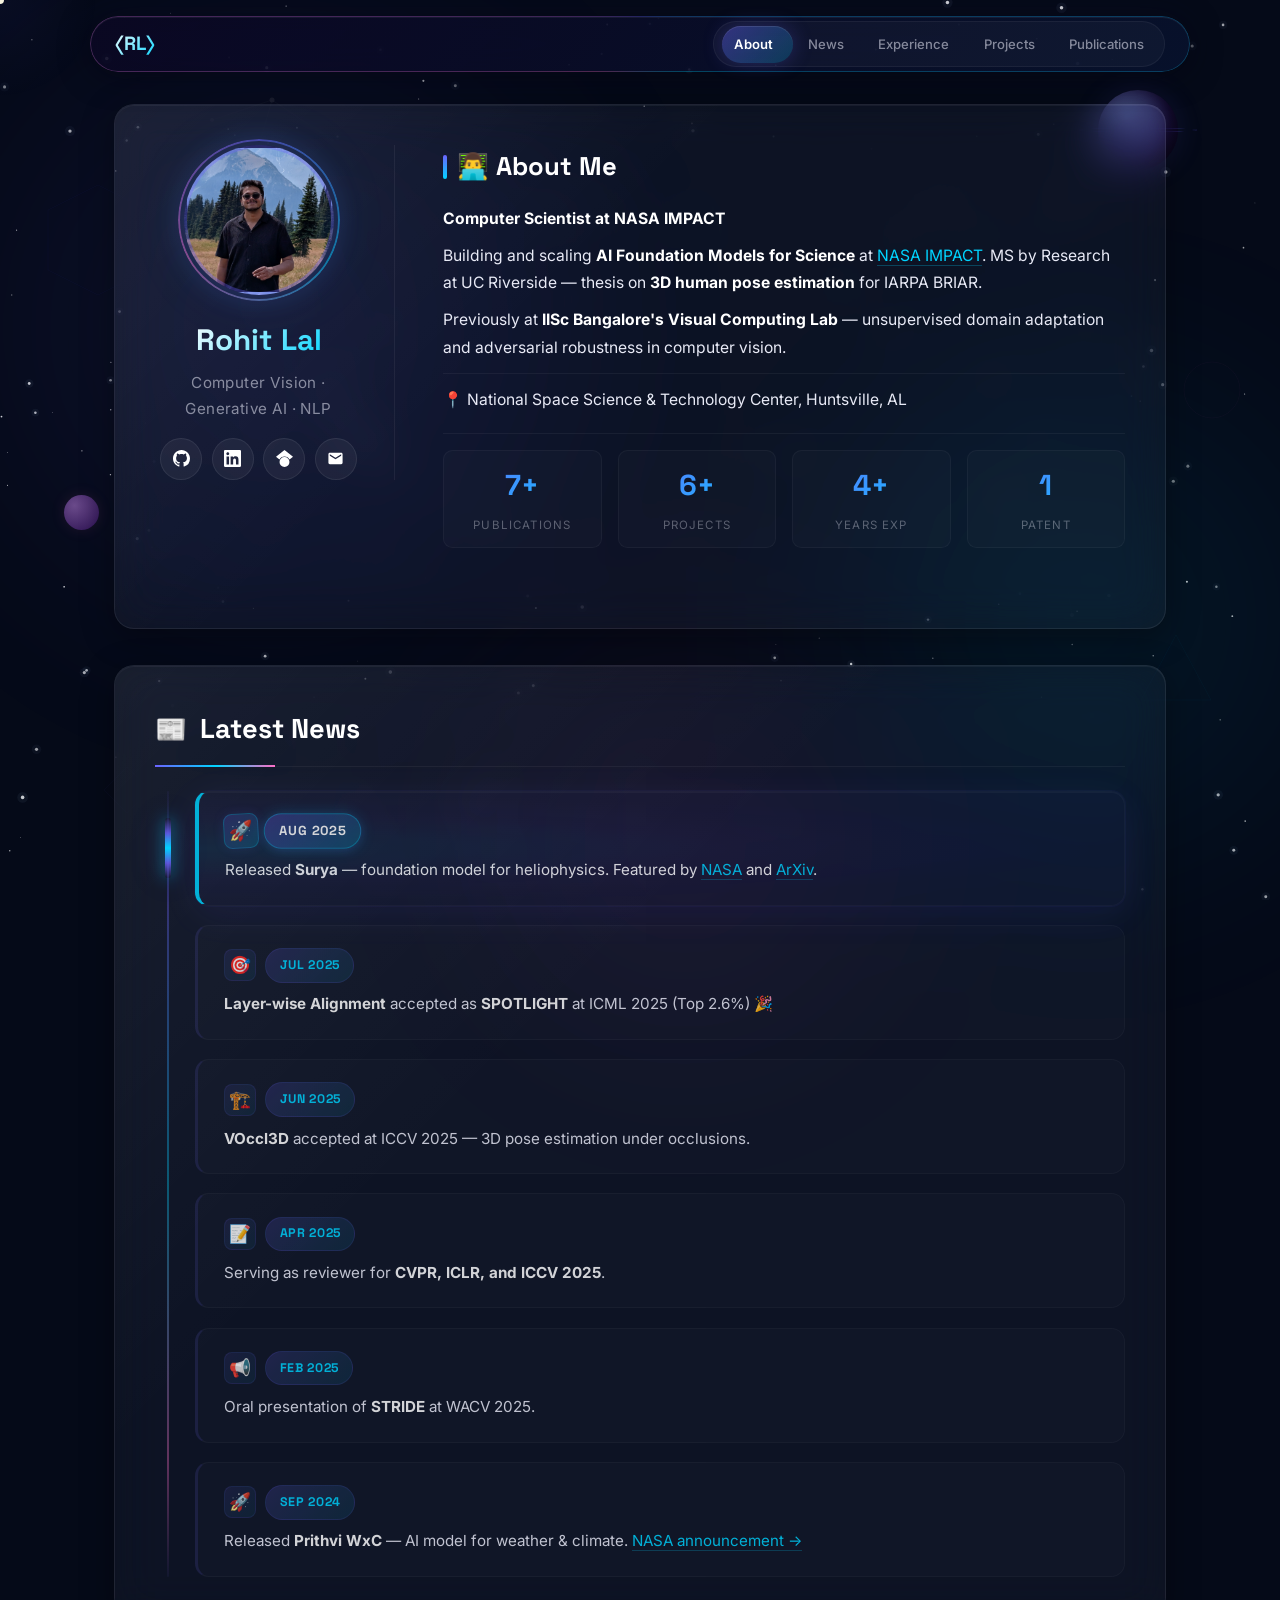
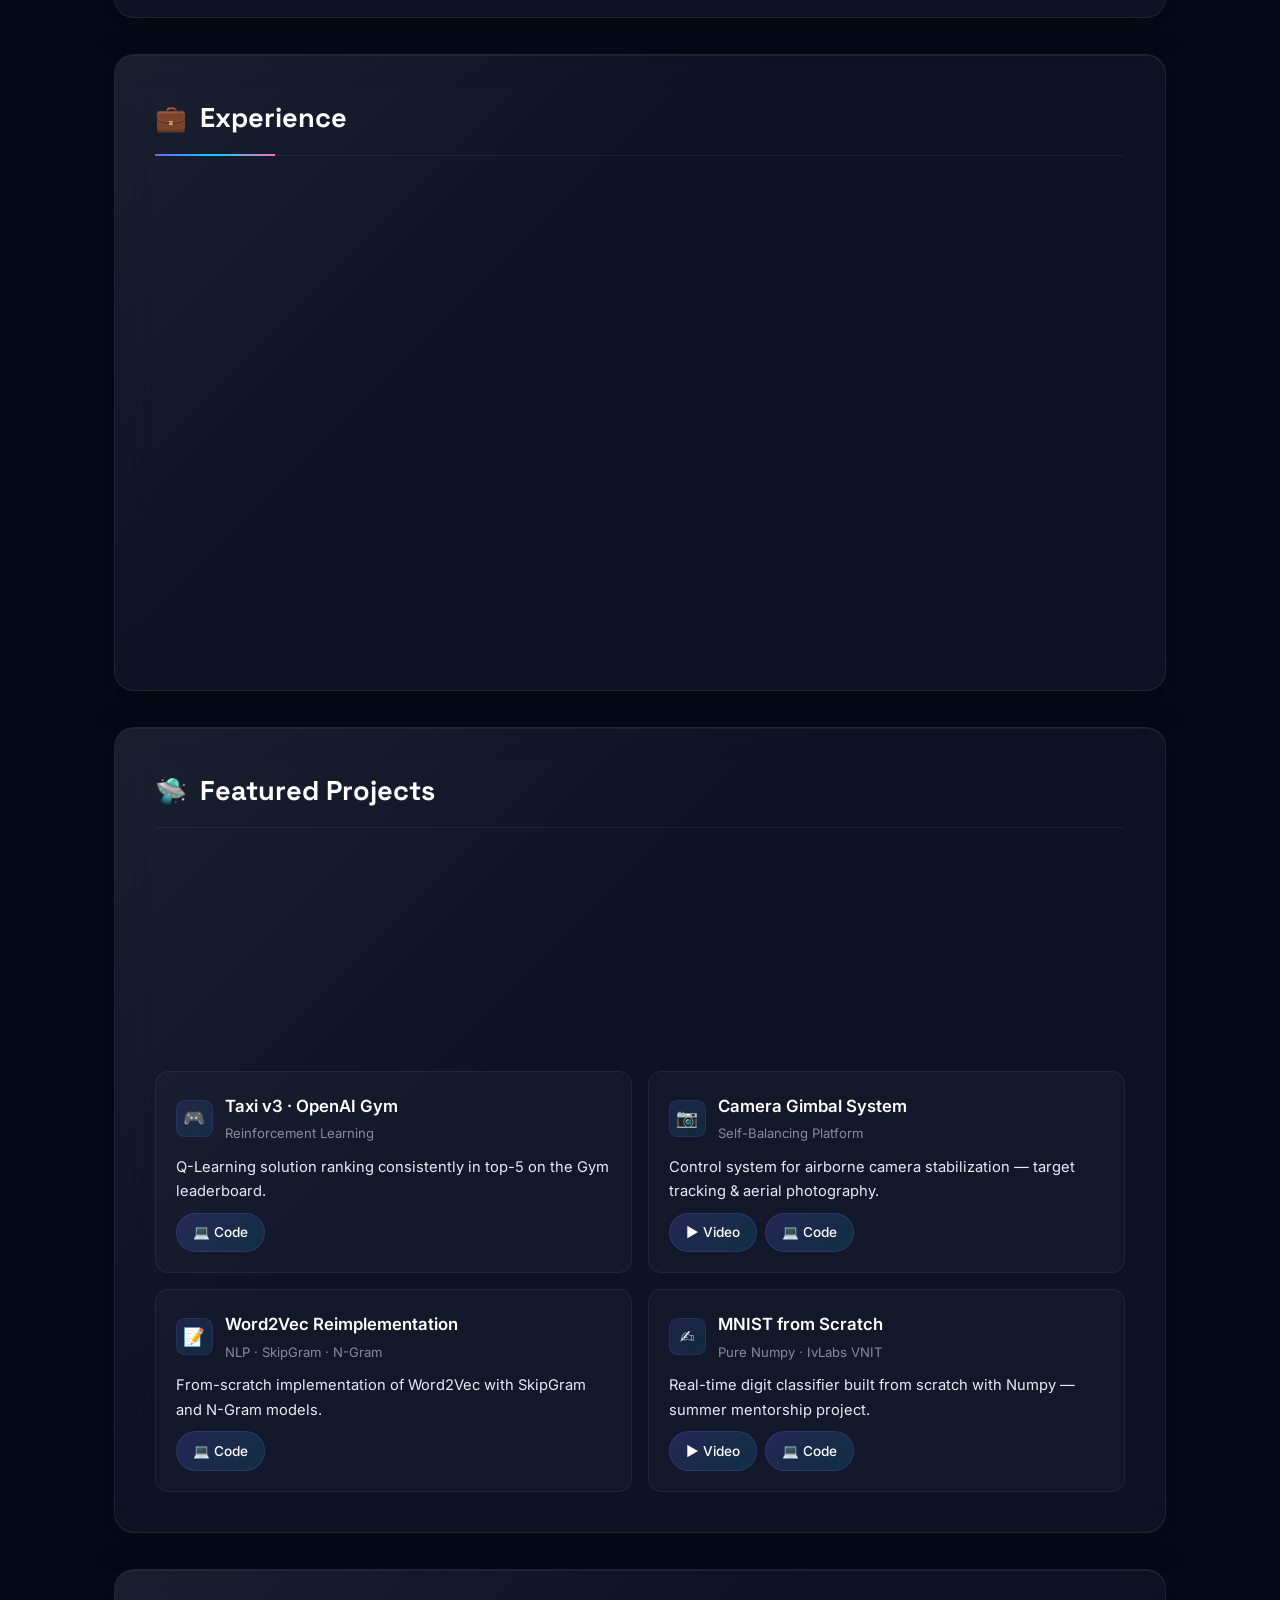
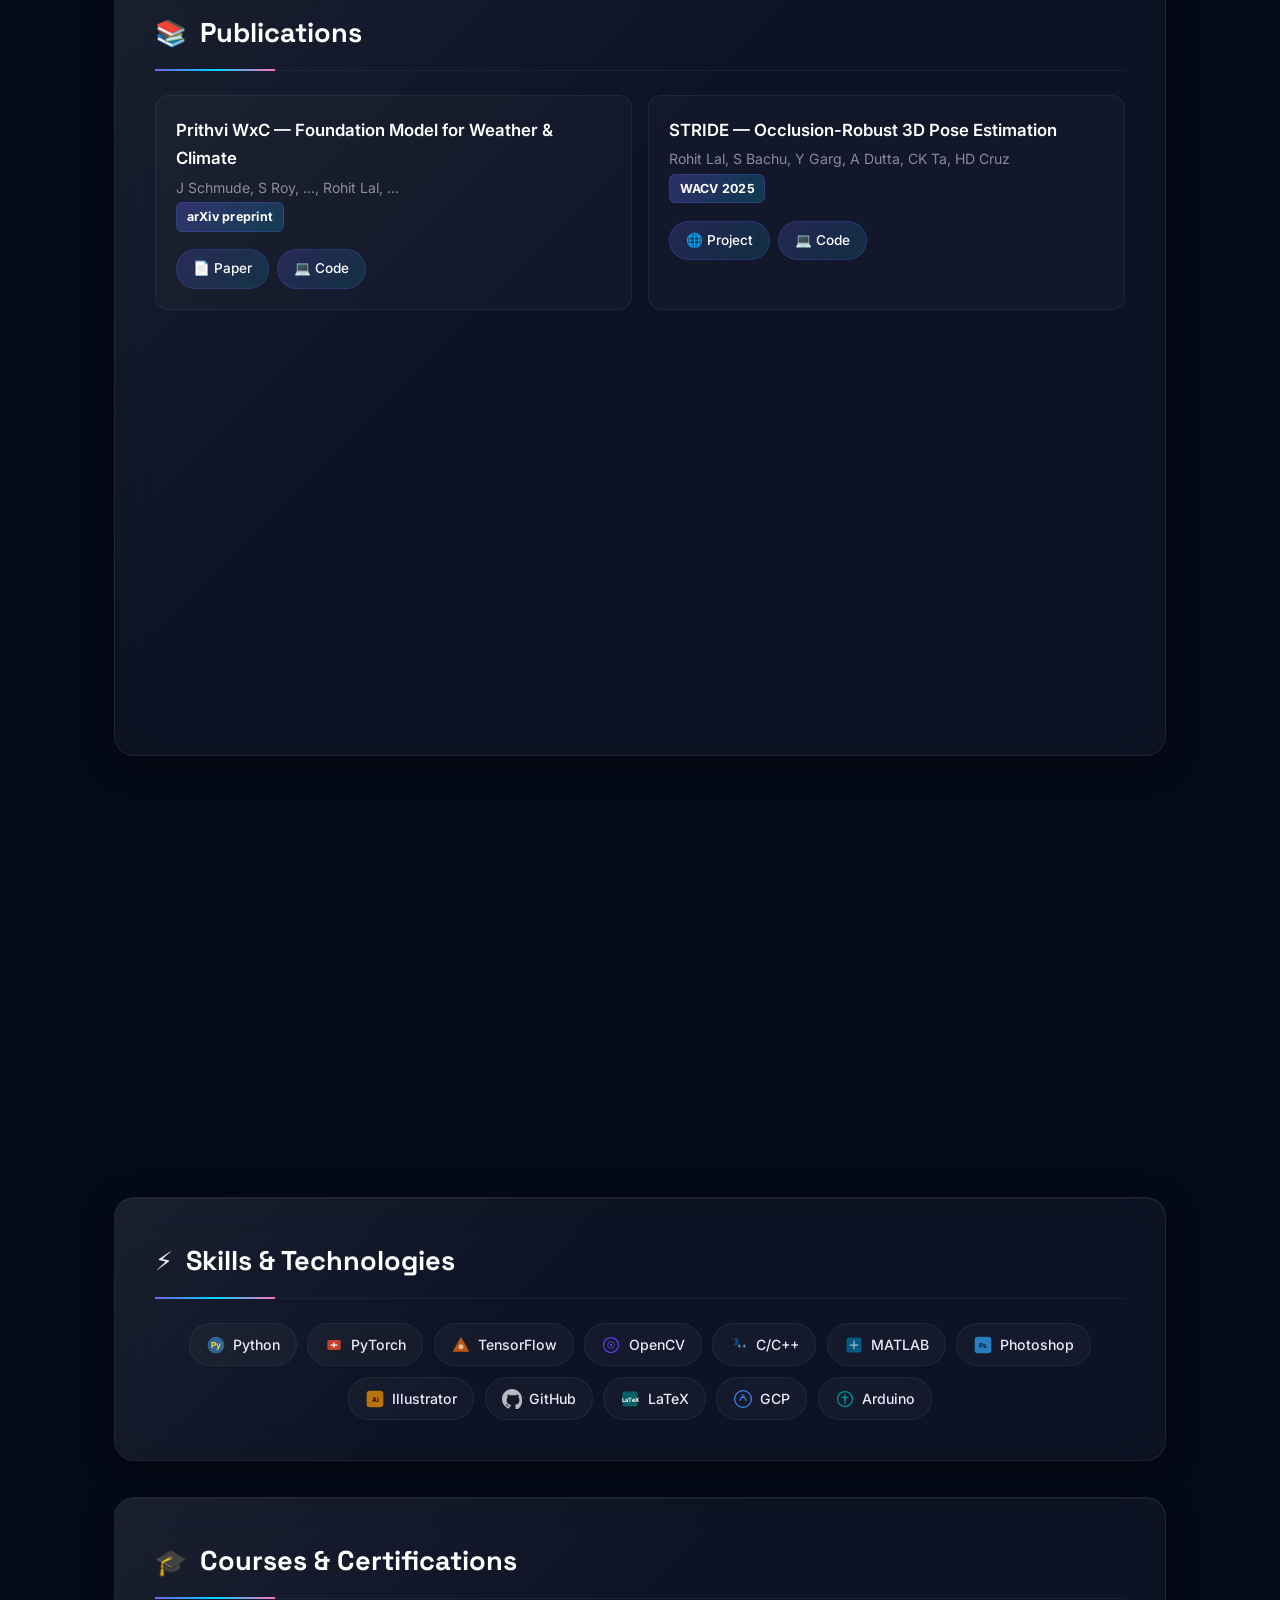
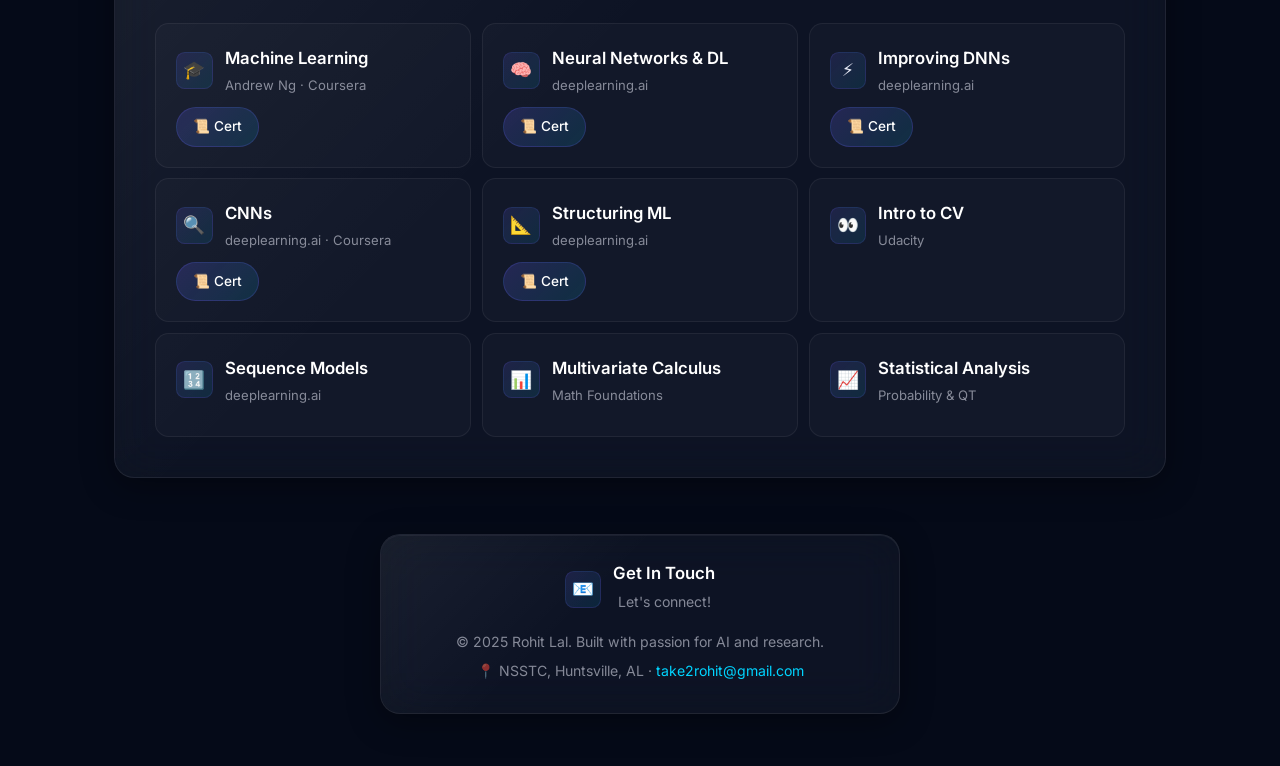
==== commit e12d03d5: "feat: Redesign the news section as a timeline component and introduce floating decorative SVG shapes" ====
--- a/index.html
+++ b/index.html
@@ -22,20 +22,16 @@
     <div class="cursor-ring"></div>
     <div class="cursor-glow"></div>
 
-    <!-- Starfield Canvas (includes small random shooting stars) -->
+    <!-- Starfield Canvas -->
     <canvas id="starfield"></canvas>
 
-    <!-- Background Layer (parallax scroll) -->
+    <!-- Background Layer -->
     <div class="bg-scroll-layer">
         <div class="nebula nebula-1"></div>
         <div class="nebula nebula-2"></div>
         <div class="nebula nebula-3"></div>
-
-        <!-- Subtle Planets -->
         <div class="space-planet planet-1"></div>
         <div class="space-planet planet-2"></div>
-
-        <!-- Constellation -->
         <svg class="constellation" width="200" height="160" style="top:10%;left:15%;" viewBox="0 0 200 160">
             <line x1="20" y1="30" x2="80" y2="10" />
             <line x1="80" y1="10" x2="140" y2="50" />
@@ -58,19 +54,22 @@
         </svg>
     </div>
 
-    <!-- SVG Filters -->
-    <svg xmlns="http://www.w3.org/2000/svg" style="display:none;">
-        <defs>
-            <filter id="glass-distortion" x="0%" y="0%" width="100%" height="100%">
-                <feTurbulence type="fractalNoise" baseFrequency="0.006 0.006" numOctaves="2" seed="92" result="noise" />
-                <feGaussianBlur in="noise" stdDeviation="2" result="blurred" />
-                <feDisplacementMap in="SourceGraphic" in2="blurred" scale="50" xChannelSelector="R"
-                    yChannelSelector="G" />
-            </filter>
-        </defs>
+    <!-- Floating Decorative Shapes -->
+    <svg class="deco-shape deco-hex" viewBox="0 0 120 120">
+        <polygon points="60,5 110,30 110,90 60,115 10,90 10,30" fill="none" stroke="rgba(108,99,255,0.5)"
+            stroke-width="1" />
     </svg>
-
-    <!-- ===== NAVBAR ===== -->
+    <svg class="deco-shape deco-tri" viewBox="0 0 80 80">
+        <polygon points="40,5 75,70 5,70" fill="none" stroke="rgba(0,212,255,0.5)" stroke-width="1" />
+    </svg>
+    <svg class="deco-shape deco-circle" viewBox="0 0 60 60">
+        <circle cx="30" cy="30" r="28" fill="none" stroke="rgba(255,110,199,0.5)" stroke-width="1" />
+    </svg>
+    <svg class="deco-shape deco-diamond" viewBox="0 0 50 50">
+        <polygon points="25,2 48,25 25,48 2,25" fill="none" stroke="rgba(108,99,255,0.5)" stroke-width="1" />
+    </svg>
+
+    <!-- NAVBAR -->
     <nav class="navbar">
         <div class="nav-inner">
             <div class="nav-logo">⟨RL⟩</div>
@@ -85,7 +84,7 @@
         </div>
     </nav>
 
-    <!-- ===== MAIN CONTENT ===== -->
+    <!-- MAIN CONTENT -->
     <div class="container">
 
         <!-- HERO / ABOUT -->
@@ -133,32 +132,22 @@
                     <div class="about-content">
                         <p><strong>Computer Scientist at NASA IMPACT</strong></p>
                         <p>Building and scaling <strong>AI Foundation Models for Science</strong> at <a
-                                href="https://www.earthdata.nasa.gov/esds/impact" target="_blank">NASA IMPACT</a>.
-                            Completed MS by Research at UC Riverside under Dr. Amit K. Roy Chowdhury — thesis on
-                            <strong>3D human pose estimation</strong> for IARPA BRIAR.
-                        </p>
-                        <p>Previously at <strong>IISc Bangalore's Visual Computing Lab</strong>, working on unsupervised
-                            domain
+                                href="https://www.earthdata.nasa.gov/esds/impact" target="_blank">NASA IMPACT</a>. MS by
+                            Research at UC Riverside — thesis on <strong>3D human pose estimation</strong> for IARPA
+                            BRIAR.</p>
+                        <p>Previously at <strong>IISc Bangalore's Visual Computing Lab</strong> — unsupervised domain
                             adaptation and adversarial robustness in computer vision.</p>
-                        <p>📍 National Space Science and Technology Center, Huntsville, AL</p>
+                        <p>📍 National Space Science & Technology Center, Huntsville, AL</p>
                     </div>
                     <div class="hero-stats">
-                        <div class="stat-item">
-                            <span class="stat-number" data-count="7" data-suffix="+">0</span>
-                            <span class="stat-label">Publications</span>
-                        </div>
-                        <div class="stat-item">
-                            <span class="stat-number" data-count="6" data-suffix="+">0</span>
-                            <span class="stat-label">Projects</span>
-                        </div>
-                        <div class="stat-item">
-                            <span class="stat-number" data-count="4" data-suffix="+">0</span>
-                            <span class="stat-label">Years Exp</span>
-                        </div>
-                        <div class="stat-item">
-                            <span class="stat-number" data-count="1">0</span>
-                            <span class="stat-label">Patent</span>
-                        </div>
+                        <div class="stat-item"><span class="stat-number" data-count="7" data-suffix="+">0</span><span
+                                class="stat-label">Publications</span></div>
+                        <div class="stat-item"><span class="stat-number" data-count="6" data-suffix="+">0</span><span
+                                class="stat-label">Projects</span></div>
+                        <div class="stat-item"><span class="stat-number" data-count="4" data-suffix="+">0</span><span
+                                class="stat-label">Years Exp</span></div>
+                        <div class="stat-item"><span class="stat-number" data-count="1">0</span><span
+                                class="stat-label">Patent</span></div>
                     </div>
                 </div>
             </div>
@@ -166,89 +155,195 @@
 
         <!-- NEWS -->
         <section id="news" class="section">
-            <div class="section-card glass reveal">
+            <div class="section-card glass reveal news-section-card">
                 <div class="section-header">
                     <div class="section-icon">📰</div>
                     <h2 class="section-title">Latest News</h2>
                 </div>
-                <div class="news-list stagger-children">
-                    <div class="news-item reveal">
-                        <span class="news-date">Aug '25</span>
-                        <div class="news-text">Released <strong>Surya</strong> — foundation model for heliophysics.
-                            Featured by <a
-                                href="https://science.data.nasa.gov/features-events/inside-surya-solar-ai-model"
-                                target="_blank">NASA</a> and <a href="https://arxiv.org/abs/2508.14112"
-                                target="_blank">ArXiv</a>.</div>
-                    </div>
-                    <div class="news-item reveal">
-                        <span class="news-date">Jul '25</span>
-                        <div class="news-text"><strong>Layer-wise Alignment</strong> accepted as
-                            <strong>SPOTLIGHT</strong> at ICML 2025 (Top 2.6%) 🎉</div>
-                    </div>
-                    <div class="news-item reveal">
-                        <span class="news-date">Jun '25</span>
-                        <div class="news-text"><strong>VOccl3D</strong> accepted at ICCV 2025 — 3D pose estimation under
-                            occlusions.</div>
-                    </div>
-                    <div class="news-item reveal">
-                        <span class="news-date">Apr '25</span>
-                        <div class="news-text">Serving as reviewer for <strong>CVPR, ICLR, and ICCV 2025</strong>. 📝
-                        </div>
-                    </div>
-                    <div class="news-item reveal">
-                        <span class="news-date">Feb '25</span>
-                        <div class="news-text">Oral presentation of <strong>STRIDE</strong> at WACV 2025.</div>
-                    </div>
-                    <div class="news-item reveal">
-                        <span class="news-date">Sep '24</span>
-                        <div class="news-text">Released <strong>Prithvi WxC</strong> — AI model for weather & climate.
-                            <a href="https://science.nasa.gov/open-science/ai-model-weather-climate/"
-                                target="_blank">NASA announcement →</a>
+                <div class="news-timeline">
+                    <div class="timeline-beam">
+                        <div class="beam-traveler"></div>
+                    </div>
+                    <div class="news-list">
+                        <div class="news-item" data-index="0">
+                            <div class="timeline-node"></div>
+                            <div class="news-content">
+                                <div class="news-meta">
+                                    <span class="news-category-icon">🚀</span>
+                                    <span class="news-date">Aug 2025</span>
+                                </div>
+                                <div class="news-text">Released <strong>Surya</strong> — foundation model for
+                                    heliophysics.
+                                    Featured by <a
+                                        href="https://science.data.nasa.gov/features-events/inside-surya-solar-ai-model"
+                                        target="_blank">NASA</a> and <a href="https://arxiv.org/abs/2508.14112"
+                                        target="_blank">ArXiv</a>.</div>
+                            </div>
+                        </div>
+                        <div class="news-item" data-index="1">
+                            <div class="timeline-node"></div>
+                            <div class="news-content">
+                                <div class="news-meta">
+                                    <span class="news-category-icon">🎯</span>
+                                    <span class="news-date">Jul 2025</span>
+                                </div>
+                                <div class="news-text"><strong>Layer-wise Alignment</strong> accepted as
+                                    <strong>SPOTLIGHT</strong> at ICML 2025 (Top 2.6%) 🎉
+                                </div>
+                            </div>
+                        </div>
+                        <div class="news-item" data-index="2">
+                            <div class="timeline-node"></div>
+                            <div class="news-content">
+                                <div class="news-meta">
+                                    <span class="news-category-icon">🏗️</span>
+                                    <span class="news-date">Jun 2025</span>
+                                </div>
+                                <div class="news-text"><strong>VOccl3D</strong> accepted at ICCV 2025 — 3D pose
+                                    estimation under
+                                    occlusions.</div>
+                            </div>
+                        </div>
+                        <div class="news-item" data-index="3">
+                            <div class="timeline-node"></div>
+                            <div class="news-content">
+                                <div class="news-meta">
+                                    <span class="news-category-icon">📝</span>
+                                    <span class="news-date">Apr 2025</span>
+                                </div>
+                                <div class="news-text">Serving as reviewer for <strong>CVPR, ICLR, and ICCV
+                                        2025</strong>.</div>
+                            </div>
+                        </div>
+                        <div class="news-item" data-index="4">
+                            <div class="timeline-node"></div>
+                            <div class="news-content">
+                                <div class="news-meta">
+                                    <span class="news-category-icon">📢</span>
+                                    <span class="news-date">Feb 2025</span>
+                                </div>
+                                <div class="news-text">Oral presentation of <strong>STRIDE</strong> at WACV 2025.</div>
+                            </div>
+                        </div>
+                        <div class="news-item" data-index="5">
+                            <div class="timeline-node"></div>
+                            <div class="news-content">
+                                <div class="news-meta">
+                                    <span class="news-category-icon">🚀</span>
+                                    <span class="news-date">Sep 2024</span>
+                                </div>
+                                <div class="news-text">Released <strong>Prithvi WxC</strong> — AI model for weather &
+                                    climate.
+                                    <a href="https://science.nasa.gov/open-science/ai-model-weather-climate/"
+                                        target="_blank">NASA announcement →</a>
+                                </div>
+                            </div>
                         </div>
                     </div>
                 </div>
             </div>
         </section>
 
-        <!-- EXPERIENCE -->
+        <!-- EXPERIENCE — COMPACT GRID -->
         <section id="experience" class="section">
             <div class="section-card glass reveal">
                 <div class="section-header">
                     <div class="section-icon">💼</div>
                     <h2 class="section-title">Experience</h2>
                 </div>
-                <div class="timeline stagger-children">
-                    <div class="timeline-item reveal">
-                        <span class="timeline-icon">🚀</span>
-                        <span class="timeline-date">Jul 2021 — Present</span>
-                        <h3 class="timeline-title">Computer Scientist</h3>
-                        <div class="timeline-company">NASA IMPACT · IISc Bangalore</div>
-                        <div class="timeline-desc">Research in unsupervised domain adaptation and adversarial
-                            robustness. Building AI foundation models for science at NASA.</div>
-                    </div>
-                    <div class="timeline-item reveal">
-                        <span class="timeline-icon">🎓</span>
-                        <span class="timeline-date">2022 — 2024</span>
-                        <h3 class="timeline-title">MS by Research</h3>
-                        <div class="timeline-company">University of California, Riverside</div>
-                        <div class="timeline-desc">3D human pose estimation under Dr. Amit K. Roy Chowdhury for the
-                            IARPA BRIAR project.</div>
-                    </div>
-                    <div class="timeline-item reveal">
-                        <span class="timeline-icon">🛡️</span>
-                        <span class="timeline-date">Jul — Sep 2020</span>
-                        <h3 class="timeline-title">Computer Vision Research Intern</h3>
-                        <div class="timeline-company">DRDO — CAIR Lab</div>
-                        <div class="timeline-desc">Object detection & tracking from drone cameras at 100m altitude with
+                <div class="exp-grid stagger-children">
+                    <!-- NASA -->
+                    <div class="exp-card tilt-card reveal">
+                        <div class="exp-top">
+                            <div class="exp-logo">
+                                <svg viewBox="0 0 24 24" fill="none">
+                                    <circle cx="12" cy="12" r="10" stroke="#6c63ff" stroke-width="1.5" />
+                                    <path d="M12 2C6.48 2 2 6.48 2 12s4.48 10 10 10" stroke="#00d4ff" stroke-width="1.5"
+                                        stroke-dasharray="4 3" />
+                                    <circle cx="12" cy="12" r="3" fill="#6c63ff" opacity="0.6" />
+                                    <path d="M7 8l5 4 5-4" stroke="#fff" stroke-width="1" opacity="0.5" />
+                                </svg>
+                            </div>
+                            <div>
+                                <div class="exp-date">Jul 2021 — Present</div>
+                                <h3 class="exp-role">Computer Scientist</h3>
+                                <div class="exp-company">NASA IMPACT · IISc Bangalore</div>
+                            </div>
+                        </div>
+                        <div class="exp-desc">Building AI foundation models for science. Research in unsupervised domain
+                            adaptation and adversarial robustness.</div>
+                        <div class="exp-tags"><span class="exp-tag">Foundation Models</span><span
+                                class="exp-tag">Computer Vision</span><span class="exp-tag">PyTorch</span></div>
+                    </div>
+                    <!-- UCR -->
+                    <div class="exp-card tilt-card reveal">
+                        <div class="exp-top">
+                            <div class="exp-logo">
+                                <svg viewBox="0 0 24 24" fill="none">
+                                    <rect x="3" y="6" width="18" height="14" rx="2" stroke="#00d4ff"
+                                        stroke-width="1.5" />
+                                    <path d="M8 2l4 4 4-4" stroke="#6c63ff" stroke-width="1.5" />
+                                    <circle cx="12" cy="14" r="2" fill="#00d4ff" opacity="0.5" />
+                                    <line x1="8" y1="18" x2="16" y2="18" stroke="#fff" stroke-width="1" opacity="0.3" />
+                                </svg>
+                            </div>
+                            <div>
+                                <div class="exp-date">2022 — 2024</div>
+                                <h3 class="exp-role">MS by Research</h3>
+                                <div class="exp-company">UC Riverside</div>
+                            </div>
+                        </div>
+                        <div class="exp-desc">3D human pose estimation under Dr. Amit K. Roy Chowdhury for the IARPA
+                            BRIAR project.</div>
+                        <div class="exp-tags"><span class="exp-tag">3D Pose</span><span class="exp-tag">Deep
+                                Learning</span><span class="exp-tag">IARPA</span></div>
+                    </div>
+                    <!-- DRDO -->
+                    <div class="exp-card tilt-card reveal">
+                        <div class="exp-top">
+                            <div class="exp-logo">
+                                <svg viewBox="0 0 24 24" fill="none">
+                                    <path d="M12 2L2 7v10l10 5 10-5V7L12 2z" stroke="#ff6ec7" stroke-width="1.5" />
+                                    <circle cx="12" cy="12" r="3" stroke="#fff" stroke-width="1" opacity="0.5" />
+                                    <path d="M12 5v14M5 8.5l14 7M19 8.5l-14 7" stroke="#ff6ec7" stroke-width="0.5"
+                                        opacity="0.3" />
+                                </svg>
+                            </div>
+                            <div>
+                                <div class="exp-date">Jul — Sep 2020</div>
+                                <h3 class="exp-role">CV Research Intern</h3>
+                                <div class="exp-company">DRDO — CAIR Lab</div>
+                            </div>
+                        </div>
+                        <div class="exp-desc">Object detection & tracking from drone cameras at 100m altitude with
                             senior scientists.</div>
-                    </div>
-                    <div class="timeline-item reveal">
-                        <span class="timeline-icon">🧬</span>
-                        <span class="timeline-date">Apr — Nov 2020</span>
-                        <h3 class="timeline-title">Deep Learning Research Intern</h3>
-                        <div class="timeline-company">National University of Singapore</div>
-                        <div class="timeline-desc">6D pose estimation for origami robot gaits using deep learning at
-                            Medical Mechatronics Lab.</div>
+                        <div class="exp-tags"><span class="exp-tag">Object Detection</span><span
+                                class="exp-tag">Drones</span><span class="exp-tag">Tracking</span></div>
+                    </div>
+                    <!-- NUS -->
+                    <div class="exp-card tilt-card reveal">
+                        <div class="exp-top">
+                            <div class="exp-logo">
+                                <svg viewBox="0 0 24 24" fill="none">
+                                    <path d="M4 8h16M4 12h16M4 16h16" stroke="#ffd700" stroke-width="1.5"
+                                        opacity="0.5" />
+                                    <circle cx="8" cy="8" r="2" fill="#6c63ff" opacity="0.5" />
+                                    <circle cx="16" cy="12" r="2" fill="#00d4ff" opacity="0.5" />
+                                    <circle cx="10" cy="16" r="2" fill="#ff6ec7" opacity="0.5" />
+                                    <rect x="2" y="4" width="20" height="16" rx="2" stroke="#ffd700"
+                                        stroke-width="1.5" />
+                                </svg>
+                            </div>
+                            <div>
+                                <div class="exp-date">Apr — Nov 2020</div>
+                                <h3 class="exp-role">DL Research Intern</h3>
+                                <div class="exp-company">NUS Singapore</div>
+                            </div>
+                        </div>
+                        <div class="exp-desc">6D pose estimation for origami robot gaits using deep learning at Medical
+                            Mechatronics Lab.</div>
+                        <div class="exp-tags"><span class="exp-tag">6D Pose</span><span
+                                class="exp-tag">Robotics</span><span class="exp-tag">Medical AI</span></div>
                     </div>
                 </div>
             </div>
@@ -272,12 +367,9 @@
                         </div>
                         <div class="card-body">Real-time person detection & tracking using stereo camera with ROS
                             integration.</div>
-                        <div class="btn-row">
-                            <a href="https://www.youtube.com/watch?v=XnrbU1050ls" class="btn" target="_blank">▶
-                                Video</a>
-                            <a href="https://github.com/khush3/person_following_bot" class="btn" target="_blank">💻
-                                Code</a>
-                        </div>
+                        <div class="btn-row"><a href="https://www.youtube.com/watch?v=XnrbU1050ls" class="btn"
+                                target="_blank">▶ Video</a><a href="https://github.com/khush3/person_following_bot"
+                                class="btn" target="_blank">💻 Code</a></div>
                     </div>
                     <div class="subcard tilt-card reveal">
                         <div class="card-header">
@@ -289,10 +381,9 @@
                         </div>
                         <div class="card-body">End-to-end plate detection with car model, speed & face extraction — IoT
                             integrated.</div>
-                        <div class="btn-row">
-                            <a href="https://youtu.be/Y-EuzsubixI" class="btn" target="_blank">▶ Video</a>
-                            <a href="https://github.com/conspicio-ai/alpr" class="btn" target="_blank">💻 Code</a>
-                        </div>
+                        <div class="btn-row"><a href="https://youtu.be/Y-EuzsubixI" class="btn" target="_blank">▶
+                                Video</a><a href="https://github.com/conspicio-ai/alpr" class="btn" target="_blank">💻
+                                Code</a></div>
                     </div>
                     <div class="subcard tilt-card reveal">
                         <div class="card-header">
@@ -304,10 +395,8 @@
                         </div>
                         <div class="card-body">Q-Learning solution ranking consistently in top-5 on the Gym leaderboard.
                         </div>
-                        <div class="btn-row">
-                            <a href="https://github.com/take2rohit/taxi_v3_openai" class="btn" target="_blank">💻
-                                Code</a>
-                        </div>
+                        <div class="btn-row"><a href="https://github.com/take2rohit/taxi_v3_openai" class="btn"
+                                target="_blank">💻 Code</a></div>
                     </div>
                     <div class="subcard tilt-card reveal">
                         <div class="card-header">
@@ -319,12 +408,10 @@
                         </div>
                         <div class="card-body">Control system for airborne camera stabilization — target tracking &
                             aerial photography.</div>
-                        <div class="btn-row">
-                            <a href="https://www.youtube.com/watch?v=1D1ZQ6mKg0k" class="btn" target="_blank">▶
-                                Video</a>
-                            <a href="https://github.com/take2rohit/self-balancing-platform" class="btn"
-                                target="_blank">💻 Code</a>
-                        </div>
+                        <div class="btn-row"><a href="https://www.youtube.com/watch?v=1D1ZQ6mKg0k" class="btn"
+                                target="_blank">▶ Video</a><a
+                                href="https://github.com/take2rohit/self-balancing-platform" class="btn"
+                                target="_blank">💻 Code</a></div>
                     </div>
                     <div class="subcard tilt-card reveal">
                         <div class="card-header">
@@ -336,10 +423,8 @@
                         </div>
                         <div class="card-body">From-scratch implementation of Word2Vec with SkipGram and N-Gram models.
                         </div>
-                        <div class="btn-row">
-                            <a href="https://github.com/take2rohit/NLP_word_embedding" class="btn" target="_blank">💻
-                                Code</a>
-                        </div>
+                        <div class="btn-row"><a href="https://github.com/take2rohit/NLP_word_embedding" class="btn"
+                                target="_blank">💻 Code</a></div>
                     </div>
                     <div class="subcard tilt-card reveal">
                         <div class="card-header">
@@ -351,12 +436,9 @@
                         </div>
                         <div class="card-body">Real-time digit classifier built from scratch with Numpy — summer
                             mentorship project.</div>
-                        <div class="btn-row">
-                            <a href="https://www.youtube.com/watch?v=SCYhVTUIdoo" class="btn" target="_blank">▶
-                                Video</a>
-                            <a href="https://github.com/GlazeDonuts/Summer-Project-2019" class="btn" target="_blank">💻
-                                Code</a>
-                        </div>
+                        <div class="btn-row"><a href="https://www.youtube.com/watch?v=SCYhVTUIdoo" class="btn"
+                                target="_blank">▶ Video</a><a href="https://github.com/GlazeDonuts/Summer-Project-2019"
+                                class="btn" target="_blank">💻 Code</a></div>
                     </div>
                 </div>
             </div>
@@ -371,57 +453,48 @@
                 </div>
                 <div class="card-grid stagger-children">
                     <div class="subcard tilt-card reveal">
-                        <h3 class="card-title" style="margin-bottom:0.4rem;">Prithvi WxC — Foundation Model for Weather
+                        <h3 class="card-title" style="margin-bottom:0.3rem;">Prithvi WxC — Foundation Model for Weather
                             & Climate</h3>
                         <div class="pub-authors">J Schmude, S Roy, ..., Rohit Lal, ...</div>
                         <span class="pub-venue">arXiv preprint</span>
-                        <div class="btn-row">
-                            <a href="https://arxiv.org/abs/2409.13598" class="btn" target="_blank">📄 Paper</a>
-                            <a href="https://github.com/NASA-IMPACT/Prithvi-WxC" class="btn" target="_blank">💻 Code</a>
-                        </div>
-                    </div>
-                    <div class="subcard tilt-card reveal">
-                        <h3 class="card-title" style="margin-bottom:0.4rem;">STRIDE — Occlusion-Robust 3D Pose
+                        <div class="btn-row"><a href="https://arxiv.org/abs/2409.13598" class="btn" target="_blank">📄
+                                Paper</a><a href="https://github.com/NASA-IMPACT/Prithvi-WxC" class="btn"
+                                target="_blank">💻 Code</a></div>
+                    </div>
+                    <div class="subcard tilt-card reveal">
+                        <h3 class="card-title" style="margin-bottom:0.3rem;">STRIDE — Occlusion-Robust 3D Pose
                             Estimation</h3>
-                        <div class="pub-authors">Rohit Lal, Saketh Bachu, Yash Garg, Arindam Dutta, Calvin-Khang Ta,
-                            Hannah D. Cruz</div>
+                        <div class="pub-authors">Rohit Lal, S Bachu, Y Garg, A Dutta, CK Ta, HD Cruz</div>
                         <span class="pub-venue">WACV 2025</span>
-                        <div class="btn-row">
-                            <a href="https://sites.google.com/view/sample-adv-trustworthy/" class="btn"
-                                target="_blank">🌐 Project</a>
-                            <a href="https://github.com/take2rohit/STRIDE" class="btn" target="_blank">💻 Code</a>
-                        </div>
-                    </div>
-                    <div class="subcard tilt-card reveal">
-                        <h3 class="card-title" style="margin-bottom:0.4rem;">Prior-guided Source-free Domain Adaptation
+                        <div class="btn-row"><a href="https://sites.google.com/view/sample-adv-trustworthy/" class="btn"
+                                target="_blank">🌐 Project</a><a href="https://github.com/take2rohit/STRIDE" class="btn"
+                                target="_blank">💻 Code</a></div>
+                    </div>
+                    <div class="subcard tilt-card reveal">
+                        <h3 class="card-title" style="margin-bottom:0.3rem;">Prior-guided Source-free Domain Adaptation
                             for HPE</h3>
                         <div class="pub-authors">DS Raychaudhuri, CK Ta, A Dutta, Rohit Lal, AK Roy-Chowdhury</div>
                         <span class="pub-venue">ICCV 2023</span>
-                        <div class="btn-row">
-                            <a href="https://openaccess.thecvf.com/content/ICCV2023/papers/Raychaudhuri_Prior-guided_Source-free_Domain_Adaptation_for_Human_Pose_Estimation_ICCV_2023_paper.pdf"
-                                class="btn" target="_blank">📄 Paper</a>
-                            <a href="https://github.com/driptaRC/POST" class="btn" target="_blank">💻 Code</a>
-                        </div>
-                    </div>
-                    <div class="subcard tilt-card reveal">
-                        <h3 class="card-title" style="margin-bottom:0.4rem;">CoNMix for Source-free Domain Adaptation
+                        <div class="btn-row"><a
+                                href="https://openaccess.thecvf.com/content/ICCV2023/papers/Raychaudhuri_Prior-guided_Source-free_Domain_Adaptation_for_Human_Pose_Estimation_ICCV_2023_paper.pdf"
+                                class="btn" target="_blank">📄 Paper</a><a href="https://github.com/driptaRC/POST"
+                                class="btn" target="_blank">💻 Code</a></div>
+                    </div>
+                    <div class="subcard tilt-card reveal">
+                        <h3 class="card-title" style="margin-bottom:0.3rem;">CoNMix for Source-free Domain Adaptation
                         </h3>
                         <div class="pub-authors">Vikash Kumar*, Rohit Lal*, Himanshu Patil, Anirban Chakraborty</div>
                         <span class="pub-venue">WACV 2023</span>
-                        <div class="btn-row">
-                            <a href="https://sites.google.com/view/conmix-vcl" class="btn" target="_blank">🌐
-                                Project</a>
-                        </div>
-                    </div>
-                    <div class="subcard tilt-card reveal">
-                        <h3 class="card-title" style="margin-bottom:0.4rem;">Holistic Measure of Sample-level
-                            Adversarial Vulnerability</h3>
+                        <div class="btn-row"><a href="https://sites.google.com/view/conmix-vcl" class="btn"
+                                target="_blank">🌐 Project</a></div>
+                    </div>
+                    <div class="subcard tilt-card reveal">
+                        <h3 class="card-title" style="margin-bottom:0.3rem;">Holistic Measure of Adversarial
+                            Vulnerability</h3>
                         <div class="pub-authors">GK Nayak*, R Rawal*, Rohit Lal*, H Patil, A Chakraborty</div>
                         <span class="pub-venue">HCIS Workshop · CVPR 2022</span>
-                        <div class="btn-row">
-                            <a href="https://sites.google.com/view/sample-adv-trustworthy/" class="btn"
-                                target="_blank">🌐 Project</a>
-                        </div>
+                        <div class="btn-row"><a href="https://sites.google.com/view/sample-adv-trustworthy/" class="btn"
+                                target="_blank">🌐 Project</a></div>
                     </div>
                 </div>
             </div>
@@ -434,7 +507,7 @@
                     <div class="section-icon">🏆</div>
                     <h2 class="section-title">Patents & Achievements</h2>
                 </div>
-                <div class="card-grid stagger-children">
+                <div class="card-grid-3 stagger-children">
                     <div class="subcard tilt-card reveal">
                         <div class="card-header">
                             <div class="card-icon">📜</div>
@@ -452,11 +525,11 @@
                         <div class="card-header">
                             <div class="card-icon">🏆</div>
                             <div>
-                                <h3 class="card-title">Smart India Hackathon 2020</h3>
+                                <h3 class="card-title">Smart India Hackathon</h3>
                                 <p class="card-subtitle">🥇 First Place · MHRD</p>
                             </div>
                         </div>
-                        <div class="card-body">National winner with ₹1,00,000 cash prize for ALPR system.</div>
+                        <div class="card-body">National winner with ₹1,00,000 prize for ALPR system.</div>
                         <div class="btn-row"><a href="https://youtu.be/Y-EuzsubixI" class="btn" target="_blank">▶
                                 Video</a></div>
                     </div>
@@ -464,49 +537,114 @@
                         <div class="card-header">
                             <div class="card-icon">🥇</div>
                             <div>
-                                <h3 class="card-title">AXIS'20 — Double Victory</h3>
+                                <h3 class="card-title">AXIS'20 — Double Win</h3>
                                 <p class="card-subtitle">Central India's Largest Techfest</p>
                             </div>
                         </div>
-                        <div class="card-body">Two first-place wins in 'Techno.Docx' and 'Electroblitz' at VNIT AXIS'20.
-                        </div>
+                        <div class="card-body">Two first-place wins in 'Techno.Docx' and 'Electroblitz' at VNIT.</div>
                     </div>
                 </div>
             </div>
         </section>
 
-        <!-- SKILLS -->
+        <!-- SKILLS — VIBRANT PILLS WITH SVG ICONS -->
         <section id="skills" class="section">
             <div class="section-card glass reveal">
                 <div class="section-header">
                     <div class="section-icon">⚡</div>
                     <h2 class="section-title">Skills & Technologies</h2>
                 </div>
-                <div class="skills-orbit stagger-children">
-                    <div class="skill-node reveal"><span class="skill-icon">🐍</span><span
-                            class="skill-name">Python</span></div>
-                    <div class="skill-node reveal"><span class="skill-icon">🔥</span><span
-                            class="skill-name">PyTorch</span></div>
-                    <div class="skill-node reveal"><span class="skill-icon">🧠</span><span
-                            class="skill-name">TensorFlow</span></div>
-                    <div class="skill-node reveal"><span class="skill-icon">👁️</span><span
-                            class="skill-name">OpenCV</span></div>
-                    <div class="skill-node reveal"><span class="skill-icon">⚙️</span><span
-                            class="skill-name">C/C++</span></div>
-                    <div class="skill-node reveal"><span class="skill-icon">📊</span><span
-                            class="skill-name">MATLAB</span></div>
-                    <div class="skill-node reveal"><span class="skill-icon">🎨</span><span
-                            class="skill-name">Photoshop</span></div>
-                    <div class="skill-node reveal"><span class="skill-icon">✏️</span><span
-                            class="skill-name">Illustrator</span></div>
-                    <div class="skill-node reveal"><span class="skill-icon">🔀</span><span
-                            class="skill-name">GitHub</span></div>
-                    <div class="skill-node reveal"><span class="skill-icon">📝</span><span
-                            class="skill-name">LaTeX</span></div>
-                    <div class="skill-node reveal"><span class="skill-icon">☁️</span><span class="skill-name">GCP</span>
-                    </div>
-                    <div class="skill-node reveal"><span class="skill-icon">🤖</span><span
-                            class="skill-name">Arduino</span></div>
+                <div class="skills-flow stagger-children">
+                    <div class="skill-pill reveal">
+                        <svg viewBox="0 0 24 24" fill="none">
+                            <path d="M12 2C6.48 2 2 6.48 2 12s4.48 10 10 10 10-4.48 10-10S17.52 2 12 2z" fill="#3776AB"
+                                opacity="0.8" /><text x="12" y="16" text-anchor="middle" fill="#FFD43B" font-size="10"
+                                font-weight="bold">Py</text>
+                        </svg>
+                        <span class="skill-name">Python</span>
+                    </div>
+                    <div class="skill-pill reveal">
+                        <svg viewBox="0 0 24 24" fill="none">
+                            <rect x="4" y="6" width="16" height="12" rx="2" fill="#EE4C2C" opacity="0.8" />
+                            <path d="M8 12h8M12 9v6" stroke="#fff" stroke-width="1.5" />
+                        </svg>
+                        <span class="skill-name">PyTorch</span>
+                    </div>
+                    <div class="skill-pill reveal">
+                        <svg viewBox="0 0 24 24" fill="none">
+                            <polygon points="12,2 22,20 2,20" fill="#FF6F00" opacity="0.7" />
+                            <circle cx="12" cy="14" r="3" fill="#fff" opacity="0.6" />
+                        </svg>
+                        <span class="skill-name">TensorFlow</span>
+                    </div>
+                    <div class="skill-pill reveal">
+                        <svg viewBox="0 0 24 24" fill="none">
+                            <circle cx="12" cy="12" r="9" stroke="#5C3EE8" stroke-width="1.5" fill="none" />
+                            <circle cx="12" cy="12" r="4" stroke="#5C3EE8" stroke-width="1" fill="none" />
+                            <circle cx="12" cy="12" r="1.5" fill="#5C3EE8" />
+                        </svg>
+                        <span class="skill-name">OpenCV</span>
+                    </div>
+                    <div class="skill-pill reveal">
+                        <svg viewBox="0 0 24 24" fill="none">
+                            <path d="M6 4h4l2 4-2 4H6l2-4-2-4z" fill="#00599C" opacity="0.8" /><text x="16" y="16"
+                                text-anchor="middle" fill="#659AD2" font-size="8" font-weight="bold">++</text>
+                        </svg>
+                        <span class="skill-name">C/C++</span>
+                    </div>
+                    <div class="skill-pill reveal">
+                        <svg viewBox="0 0 24 24" fill="none">
+                            <rect x="3" y="3" width="18" height="18" rx="3" fill="#0076A8" opacity="0.7" />
+                            <path d="M7 12h10M12 7v10" stroke="#fff" stroke-width="1.5" opacity="0.6" />
+                        </svg>
+                        <span class="skill-name">MATLAB</span>
+                    </div>
+                    <div class="skill-pill reveal">
+                        <svg viewBox="0 0 24 24" fill="none">
+                            <rect x="2" y="2" width="20" height="20" rx="4" fill="#31A8FF" opacity="0.7" /><text x="12"
+                                y="15" text-anchor="middle" fill="#001E36" font-size="8" font-weight="bold">Ps</text>
+                        </svg>
+                        <span class="skill-name">Photoshop</span>
+                    </div>
+                    <div class="skill-pill reveal">
+                        <svg viewBox="0 0 24 24" fill="none">
+                            <rect x="2" y="2" width="20" height="20" rx="4" fill="#FF9A00" opacity="0.7" /><text x="12"
+                                y="15" text-anchor="middle" fill="#330000" font-size="8" font-weight="bold">Ai</text>
+                        </svg>
+                        <span class="skill-name">Illustrator</span>
+                    </div>
+                    <div class="skill-pill reveal">
+                        <svg viewBox="0 0 24 24" fill="#fff">
+                            <path
+                                d="M12 0C5.37 0 0 5.37 0 12c0 5.31 3.435 9.795 8.205 11.385.6.105.825-.255.825-.57 0-.285-.015-1.23-.015-2.235-3.015.555-3.795-.735-4.035-1.41-.42-.225-1.02-.78-.015-.795.945-.015 1.62.87 1.845 1.23 1.08 1.815 2.805 1.305 3.495.99.105-.78.42-1.305.765-1.605-2.67-.3-5.46-1.335-5.46-5.925 0-1.305.465-2.385 1.23-3.225-.12-.3-.54-1.53.12-3.18 0 0 1.005-.315 3.3 1.23.96-.27 1.98-.405 3-.405s2.04.135 3 .405c2.295-1.56 3.3-1.23 3.3-1.23.66 1.65.24 2.88.12 3.18.765.84 1.23 1.905 1.23 3.225 0 4.605-2.805 5.625-5.475 5.925.435.375.81 1.095.81 2.22 0 1.605-.015 2.895-.015 3.3 0 .315.225.69.825.57A12.02 12.02 0 0024 12c0-6.63-5.37-12-12-12z"
+                                opacity="0.7" />
+                        </svg>
+                        <span class="skill-name">GitHub</span>
+                    </div>
+                    <div class="skill-pill reveal">
+                        <svg viewBox="0 0 24 24" fill="none">
+                            <rect x="3" y="3" width="18" height="18" rx="2" fill="#008080" opacity="0.7" /><text x="12"
+                                y="16" text-anchor="middle" fill="#fff" font-size="7" font-weight="bold">LaTeX</text>
+                        </svg>
+                        <span class="skill-name">LaTeX</span>
+                    </div>
+                    <div class="skill-pill reveal">
+                        <svg viewBox="0 0 24 24" fill="none">
+                            <path d="M12 2C6.48 2 2 6.48 2 12s4.48 10 10 10 10-4.48 10-10S17.52 2 12 2z"
+                                stroke="#4285F4" stroke-width="1.5" fill="none" />
+                            <path d="M8 14l2-4h4l2 4" stroke="#4285F4" stroke-width="1.5" />
+                            <circle cx="12" cy="8" r="2" fill="#4285F4" opacity="0.5" />
+                        </svg>
+                        <span class="skill-name">GCP</span>
+                    </div>
+                    <div class="skill-pill reveal">
+                        <svg viewBox="0 0 24 24" fill="none">
+                            <circle cx="12" cy="12" r="9" stroke="#00979D" stroke-width="1.5" fill="none" />
+                            <path d="M8 10h8M12 6v12" stroke="#00979D" stroke-width="1.5" />
+                            <circle cx="12" cy="12" r="2" fill="#00979D" opacity="0.5" />
+                        </svg>
+                        <span class="skill-name">Arduino</span>
+                    </div>
                 </div>
             </div>
         </section>
@@ -529,62 +667,62 @@
                         </div>
                         <div class="btn-row"><a
                                 href="https://www.coursera.org/account/accomplishments/verify/G9XX9CYSFJUY" class="btn"
-                                target="_blank">📜 Certificate</a></div>
+                                target="_blank">📜 Cert</a></div>
                     </div>
                     <div class="subcard reveal">
                         <div class="card-header">
                             <div class="card-icon">🧠</div>
                             <div>
-                                <h3 class="card-title">Neural Networks & Deep Learning</h3>
-                                <p class="card-subtitle">deeplearning.ai · Coursera</p>
+                                <h3 class="card-title">Neural Networks & DL</h3>
+                                <p class="card-subtitle">deeplearning.ai</p>
                             </div>
                         </div>
                         <div class="btn-row"><a
                                 href="https://www.coursera.org/account/accomplishments/verify/G9XX9CYSFJUY" class="btn"
-                                target="_blank">📜 Certificate</a></div>
+                                target="_blank">📜 Cert</a></div>
                     </div>
                     <div class="subcard reveal">
                         <div class="card-header">
                             <div class="card-icon">⚡</div>
                             <div>
-                                <h3 class="card-title">Improving Deep Neural Networks</h3>
+                                <h3 class="card-title">Improving DNNs</h3>
                                 <p class="card-subtitle">deeplearning.ai</p>
                             </div>
                         </div>
                         <div class="btn-row"><a
                                 href="https://www.coursera.org/account/accomplishments/verify/K5CL3SVXLY7Q" class="btn"
-                                target="_blank">📜 Certificate</a></div>
+                                target="_blank">📜 Cert</a></div>
                     </div>
                     <div class="subcard reveal">
                         <div class="card-header">
                             <div class="card-icon">🔍</div>
                             <div>
-                                <h3 class="card-title">Convolutional Neural Networks</h3>
+                                <h3 class="card-title">CNNs</h3>
                                 <p class="card-subtitle">deeplearning.ai · Coursera</p>
                             </div>
                         </div>
                         <div class="btn-row"><a
                                 href="https://www.coursera.org/account/accomplishments/certificate/7ADJEDF2ETRH"
-                                class="btn" target="_blank">📜 Certificate</a></div>
+                                class="btn" target="_blank">📜 Cert</a></div>
                     </div>
                     <div class="subcard reveal">
                         <div class="card-header">
                             <div class="card-icon">📐</div>
                             <div>
-                                <h3 class="card-title">Structuring ML Projects</h3>
-                                <p class="card-subtitle">deeplearning.ai · Coursera</p>
+                                <h3 class="card-title">Structuring ML</h3>
+                                <p class="card-subtitle">deeplearning.ai</p>
                             </div>
                         </div>
                         <div class="btn-row"><a
                                 href="https://www.coursera.org/account/accomplishments/verify/YWUNM3JRUZJW" class="btn"
-                                target="_blank">📜 Certificate</a></div>
+                                target="_blank">📜 Cert</a></div>
                     </div>
                     <div class="subcard reveal">
                         <div class="card-header">
                             <div class="card-icon">👀</div>
                             <div>
-                                <h3 class="card-title">Intro to Computer Vision</h3>
-                                <p class="card-subtitle">Aaron Bobbick · Udacity</p>
+                                <h3 class="card-title">Intro to CV</h3>
+                                <p class="card-subtitle">Udacity</p>
                             </div>
                         </div>
                     </div>
@@ -593,7 +731,7 @@
                             <div class="card-icon">🔢</div>
                             <div>
                                 <h3 class="card-title">Sequence Models</h3>
-                                <p class="card-subtitle">Andrew Ng · deeplearning.ai</p>
+                                <p class="card-subtitle">deeplearning.ai</p>
                             </div>
                         </div>
                     </div>
@@ -602,7 +740,7 @@
                             <div class="card-icon">📊</div>
                             <div>
                                 <h3 class="card-title">Multivariate Calculus</h3>
-                                <p class="card-subtitle">Mathematical Foundations</p>
+                                <p class="card-subtitle">Math Foundations</p>
                             </div>
                         </div>
                     </div>
@@ -611,7 +749,7 @@
                             <div class="card-icon">📈</div>
                             <div>
                                 <h3 class="card-title">Statistical Analysis</h3>
-                                <p class="card-subtitle">Probability & Queuing Theory</p>
+                                <p class="card-subtitle">Probability & QT</p>
                             </div>
                         </div>
                     </div>
@@ -630,13 +768,11 @@
                     </div>
                 </div>
                 <p>© 2025 Rohit Lal. Built with passion for AI and research.</p>
-                <p>📍 National Space Science and Technology Center, Huntsville, AL</p>
-                <p><a href="mailto:take2rohit@gmail.com">take2rohit@gmail.com</a></p>
+                <p>📍 NSSTC, Huntsville, AL · <a href="mailto:take2rohit@gmail.com">take2rohit@gmail.com</a></p>
             </div>
         </footer>
 
     </div>
-
     <script src="script.js"></script>
 </body>
 
--- a/styles.css
+++ b/styles.css
@@ -1,31 +1,28 @@
 /* ============================================
-   SPACE PORTFOLIO — STYLES (v3 Readability Focus)
+   SPACE PORTFOLIO — v4 MAXIMUM EXCITEMENT
    ============================================ */
-
 @import url('https://fonts.googleapis.com/css2?family=Inter:wght@300;400;500;600;700;800;900&family=Space+Grotesk:wght@400;500;600;700&display=swap');
 
-/* ---- Custom Properties ---- */
 :root {
   --bg-deep: #050a18;
   --bg-mid: #0a1128;
-  --glass-bg: rgba(255, 255, 255, 0.035);
+  --glass-bg: rgba(255, 255, 255, 0.04);
   --glass-border: rgba(255, 255, 255, 0.08);
-  --glass-blur: 24px;
+  --glass-blur: 22px;
   --accent: #6c63ff;
   --accent2: #00d4ff;
   --accent3: #ff6ec7;
+  --accent4: #ffd700;
   --text: #e8eaf6;
   --text-muted: rgba(232, 234, 246, 0.55);
   --text-dim: rgba(232, 234, 246, 0.35);
   --glow-accent: rgba(108, 99, 255, 0.4);
   --glow-cyan: rgba(0, 212, 255, 0.35);
   --glow-pink: rgba(255, 110, 199, 0.25);
-  --radius: 1.5rem;
-  --radius-sm: 1rem;
-  --shadow-glass: 0 8px 32px rgba(0, 0, 0, 0.35);
-}
-
-/* ---- Reset ---- */
+  --radius: 1.25rem;
+  --radius-sm: 0.85rem;
+}
+
 *,
 *::before,
 *::after {
@@ -50,13 +47,11 @@
   overflow-x: hidden;
   -webkit-font-smoothing: antialiased;
   cursor: none;
-  font-size: 1.05rem;
-  line-height: 1.8;
-}
-
-/* ============================================
-   STARFIELD + BACKGROUND
-   ============================================ */
+  font-size: 1rem;
+  line-height: 1.7;
+}
+
+/* ===== STARFIELD + BG ===== */
 #starfield {
   position: fixed;
   inset: 0;
@@ -75,36 +70,36 @@
 .nebula {
   position: absolute;
   border-radius: 50%;
-  filter: blur(120px);
-  opacity: 0.22;
-  animation: nebulaDrift 30s ease-in-out infinite alternate;
+  filter: blur(100px);
+  opacity: 0.25;
+  animation: nebulaDrift 25s ease-in-out infinite alternate;
   pointer-events: none;
 }
 
 .nebula-1 {
+  width: 800px;
+  height: 800px;
+  background: radial-gradient(circle, var(--glow-accent), transparent 70%);
+  top: -8%;
+  left: -10%;
+}
+
+.nebula-2 {
   width: 700px;
   height: 700px;
-  background: radial-gradient(circle, var(--glow-accent), transparent 70%);
-  top: -5%;
-  left: -8%;
-}
-
-.nebula-2 {
+  background: radial-gradient(circle, var(--glow-cyan), transparent 70%);
+  top: 30%;
+  right: -12%;
+  animation-delay: -8s;
+}
+
+.nebula-3 {
   width: 600px;
   height: 600px;
-  background: radial-gradient(circle, var(--glow-cyan), transparent 70%);
-  top: 35%;
-  right: -10%;
-  animation-delay: -10s;
-}
-
-.nebula-3 {
-  width: 500px;
-  height: 500px;
   background: radial-gradient(circle, var(--glow-pink), transparent 70%);
-  top: 65%;
-  left: 35%;
-  animation-delay: -18s;
+  top: 60%;
+  left: 30%;
+  animation-delay: -15s;
 }
 
 @keyframes nebulaDrift {
@@ -113,15 +108,15 @@
   }
 
   50% {
-    transform: translate(30px, -20px) scale(1.1);
+    transform: translate(40px, -25px) scale(1.12);
   }
 
   100% {
-    transform: translate(-15px, 15px) scale(0.95);
-  }
-}
-
-/* Floating Planets (subtle) */
+    transform: translate(-20px, 20px) scale(0.95);
+  }
+}
+
+/* Planets */
 .space-planet {
   position: absolute;
   border-radius: 50%;
@@ -129,36 +124,36 @@
 }
 
 .planet-1 {
-  width: 70px;
-  height: 70px;
-  top: 12%;
-  right: 10%;
+  width: 80px;
+  height: 80px;
+  top: 10%;
+  right: 8%;
   background: radial-gradient(circle at 35% 35%, #4a5a8a, #1a1040 60%, #0a0520);
-  box-shadow: inset -8px -6px 16px rgba(0, 0, 0, 0.5), 0 0 30px rgba(108, 99, 255, 0.1);
-  animation: planetFloat 20s ease-in-out infinite;
+  box-shadow: inset -8px -6px 16px rgba(0, 0, 0, 0.5), 0 0 30px rgba(108, 99, 255, 0.12);
+  animation: planetFloat 18s ease-in-out infinite;
 }
 
 .planet-1::after {
   content: '';
   position: absolute;
-  width: 140%;
+  width: 150%;
   height: 20%;
-  top: 42%;
-  left: -20%;
+  top: 40%;
+  left: -25%;
   border-radius: 50%;
-  border: 1.5px solid rgba(108, 99, 255, 0.2);
+  border: 1.5px solid rgba(108, 99, 255, 0.25);
   transform: rotateX(75deg);
-  animation: ringWobble 14s ease-in-out infinite;
+  animation: ringWobble 12s ease-in-out infinite;
 }
 
 .planet-2 {
-  width: 30px;
-  height: 30px;
-  top: 60%;
-  left: 6%;
+  width: 35px;
+  height: 35px;
+  top: 55%;
+  left: 5%;
   background: radial-gradient(circle at 30% 30%, #6a4a8a, #2a1050);
-  box-shadow: 0 0 15px rgba(255, 110, 199, 0.08);
-  animation: planetFloat 25s ease-in-out infinite reverse;
+  box-shadow: 0 0 15px rgba(255, 110, 199, 0.1);
+  animation: planetFloat 22s ease-in-out infinite reverse;
 }
 
 @keyframes planetFloat {
@@ -169,11 +164,11 @@
   }
 
   25% {
-    transform: translate(10px, -15px);
+    transform: translate(12px, -18px);
   }
 
   75% {
-    transform: translate(-8px, 10px);
+    transform: translate(-10px, 12px);
   }
 }
 
@@ -185,15 +180,15 @@
   }
 
   50% {
-    transform: rotateX(70deg) rotateZ(6deg);
-  }
-}
-
-/* Constellation (SVG in bg) */
+    transform: rotateX(70deg) rotateZ(8deg);
+  }
+}
+
+/* Constellations */
 .constellation {
   position: absolute;
   pointer-events: none;
-  opacity: 0.08;
+  opacity: 0.1;
 }
 
 .constellation line {
@@ -205,9 +200,59 @@
   fill: rgba(255, 255, 255, 0.7);
 }
 
-/* ============================================
-   CUSTOM CURSOR
-   ============================================ */
+/* Floating Decorative Shapes */
+.deco-shape {
+  position: fixed;
+  pointer-events: none;
+  z-index: 0;
+  opacity: 0.06;
+}
+
+.deco-hex {
+  width: 120px;
+  height: 120px;
+  top: 20%;
+  left: 3%;
+  animation: decoFloat 20s ease-in-out infinite;
+}
+
+.deco-tri {
+  width: 80px;
+  height: 80px;
+  top: 70%;
+  right: 5%;
+  animation: decoFloat 15s ease-in-out infinite reverse;
+}
+
+.deco-circle {
+  width: 60px;
+  height: 60px;
+  top: 40%;
+  right: 3%;
+  animation: decoFloat 18s ease-in-out infinite 3s;
+}
+
+.deco-diamond {
+  width: 50px;
+  height: 50px;
+  top: 85%;
+  left: 8%;
+  animation: decoFloat 22s ease-in-out infinite 5s;
+}
+
+@keyframes decoFloat {
+
+  0%,
+  100% {
+    transform: translateY(0) rotate(0deg);
+  }
+
+  50% {
+    transform: translateY(-30px) rotate(20deg);
+  }
+}
+
+/* ===== CUSTOM CURSOR ===== */
 .cursor-dot {
   position: fixed;
   width: 8px;
@@ -218,7 +263,7 @@
   z-index: 10001;
   transform: translate(-50%, -50%);
   mix-blend-mode: difference;
-  transition: width 0.2s ease, height 0.2s ease, background 0.2s ease;
+  transition: width 0.2s, height 0.2s, background 0.2s;
 }
 
 .cursor-dot.hovering {
@@ -259,9 +304,7 @@
   transition: left 0.5s ease-out, top 0.5s ease-out;
 }
 
-/* ============================================
-   GLASSMORPHISM BASE
-   ============================================ */
+/* ===== GLASS ===== */
 .glass {
   position: relative;
   background: var(--glass-bg);
@@ -269,13 +312,12 @@
   border-radius: var(--radius);
   backdrop-filter: blur(var(--glass-blur)) saturate(130%);
   -webkit-backdrop-filter: blur(var(--glass-blur)) saturate(130%);
-  box-shadow: var(--shadow-glass), inset 0 1px 0 rgba(255, 255, 255, 0.05);
+  box-shadow: 0 8px 32px rgba(0, 0, 0, 0.35), inset 0 1px 0 rgba(255, 255, 255, 0.05);
   transition: transform 0.5s cubic-bezier(.23, 1, .32, 1), box-shadow 0.5s ease, border-color 0.5s ease;
   isolation: isolate;
   overflow: hidden;
 }
 
-/* Static top-highlight — no moving auto-shimmer */
 .glass::before {
   content: '';
   position: absolute;
@@ -286,7 +328,6 @@
   z-index: 0;
 }
 
-/* Mouse-position glare */
 .card-glare {
   position: absolute;
   inset: 0;
@@ -295,8 +336,7 @@
   z-index: 1;
   opacity: 0;
   transition: opacity 0.5s ease;
-  background: radial-gradient(500px circle at var(--gx, 50%) var(--gy, 50%),
-      rgba(255, 255, 255, 0.05) 0%, rgba(255, 255, 255, 0.015) 35%, transparent 70%);
+  background: radial-gradient(500px circle at var(--gx, 50%) var(--gy, 50%), rgba(255, 255, 255, 0.06) 0%, rgba(255, 255, 255, 0.02) 35%, transparent 70%);
 }
 
 .glass:hover .card-glare,
@@ -310,14 +350,12 @@
 }
 
 .glass:hover {
-  transform: translateY(-3px);
+  transform: translateY(-2px);
   box-shadow: 0 20px 60px rgba(108, 99, 255, 0.12), inset 0 1px 0 rgba(255, 255, 255, 0.08);
   border-color: rgba(108, 99, 255, 0.15);
 }
 
-/* ============================================
-   NAVBAR — Premium
-   ============================================ */
+/* ===== NAVBAR ===== */
 @property --nav-angle {
   syntax: "<angle>";
   inherits: false;
@@ -326,15 +364,15 @@
 
 .navbar {
   position: fixed;
-  top: 1.25rem;
+  top: 1rem;
   left: 50%;
   transform: translateX(-50%);
   width: calc(100% - 2rem);
   max-width: 1100px;
-  height: 60px;
+  height: 56px;
   z-index: 1000;
   border-radius: 999px;
-  background: linear-gradient(135deg, rgba(12, 8, 35, 0.8), rgba(8, 18, 45, 0.85));
+  background: linear-gradient(135deg, rgba(12, 8, 35, 0.82), rgba(8, 18, 45, 0.88));
   border: 1px solid transparent;
   background-clip: padding-box;
   backdrop-filter: blur(30px) saturate(160%);
@@ -369,12 +407,12 @@
 }
 
 .navbar.scrolled {
-  background: linear-gradient(135deg, rgba(8, 6, 28, 0.92), rgba(5, 14, 38, 0.94));
+  background: linear-gradient(135deg, rgba(8, 6, 28, 0.93), rgba(5, 14, 38, 0.95));
   box-shadow: 0 8px 40px rgba(0, 0, 0, 0.6), 0 0 40px rgba(108, 99, 255, 0.08);
 }
 
 .navbar.scrolled::before {
-  opacity: 0.45;
+  opacity: 0.5;
 }
 
 .nav-inner {
@@ -382,14 +420,14 @@
   align-items: center;
   justify-content: space-between;
   height: 100%;
-  padding: 0 1.75rem;
+  padding: 0 1.5rem;
   position: relative;
   z-index: 1;
 }
 
 .nav-logo {
   font-family: 'Space Grotesk', sans-serif;
-  font-size: 1.3rem;
+  font-size: 1.2rem;
   font-weight: 700;
   background: linear-gradient(135deg, #fff, var(--accent2));
   -webkit-background-clip: text;
@@ -399,9 +437,9 @@
 
 .nav-links {
   display: flex;
-  gap: 0.2rem;
+  gap: 0.15rem;
   list-style: none;
-  padding: 0.3rem;
+  padding: 0.25rem;
   position: relative;
   background: rgba(255, 255, 255, 0.03);
   border-radius: 999px;
@@ -410,9 +448,9 @@
 
 .nav-bubble {
   position: absolute;
-  top: 0.3rem;
-  left: 0.3rem;
-  height: calc(100% - 0.6rem);
+  top: 0.25rem;
+  left: 0.25rem;
+  height: calc(100% - 0.5rem);
   border-radius: 999px;
   pointer-events: none;
   z-index: 0;
@@ -430,14 +468,14 @@
 .nav-links button {
   all: unset;
   cursor: none;
-  padding: 0.5rem 1.15rem;
-  font-size: 0.88rem;
+  padding: 0.45rem 1rem;
+  font-size: 0.82rem;
   font-weight: 500;
   font-family: 'Inter', sans-serif;
   color: var(--text-muted);
   border-radius: 999px;
   white-space: nowrap;
-  transition: color 0.3s ease;
+  transition: color 0.3s;
 }
 
 .nav-links button:hover {
@@ -449,24 +487,20 @@
   font-weight: 600;
 }
 
-/* ============================================
-   CONTAINER + LAYOUT
-   ============================================ */
+/* ===== CONTAINER ===== */
 .container {
   max-width: 1100px;
   margin: 0 auto;
-  padding: 6.5rem 1.5rem 3rem;
+  padding: 6.5rem 1.5rem 2rem;
   position: relative;
   z-index: 2;
 }
 
-/* ============================================
-   SCROLL REVEAL — Creative Varieties
-   ============================================ */
+/* ===== SCROLL REVEAL ===== */
 .reveal {
   opacity: 0;
-  transform: translateY(30px);
-  transition: opacity 0.7s cubic-bezier(.16, 1, .3, 1), transform 0.7s cubic-bezier(.16, 1, .3, 1);
+  transform: translateY(25px);
+  transition: opacity 0.6s cubic-bezier(.16, 1, .3, 1), transform 0.6s cubic-bezier(.16, 1, .3, 1);
 }
 
 .reveal.visible {
@@ -474,89 +508,64 @@
   transform: translateY(0);
 }
 
-.reveal-left {
-  opacity: 0;
-  transform: translateX(-40px);
-  transition: opacity 0.7s ease, transform 0.7s ease;
-}
-
-.reveal-left.visible {
-  opacity: 1;
-  transform: translateX(0);
-}
-
-.reveal-scale {
-  opacity: 0;
-  transform: scale(0.92);
-  transition: opacity 0.6s ease, transform 0.6s ease;
-}
-
-.reveal-scale.visible {
-  opacity: 1;
-  transform: scale(1);
-}
-
-/* Stagger */
 .stagger-children .reveal:nth-child(1) {
   transition-delay: 0s;
 }
 
 .stagger-children .reveal:nth-child(2) {
-  transition-delay: 0.06s;
+  transition-delay: 0.05s;
 }
 
 .stagger-children .reveal:nth-child(3) {
-  transition-delay: 0.12s;
+  transition-delay: 0.1s;
 }
 
 .stagger-children .reveal:nth-child(4) {
-  transition-delay: 0.18s;
+  transition-delay: 0.15s;
 }
 
 .stagger-children .reveal:nth-child(5) {
-  transition-delay: 0.24s;
+  transition-delay: 0.2s;
 }
 
 .stagger-children .reveal:nth-child(6) {
-  transition-delay: 0.30s;
+  transition-delay: 0.25s;
 }
 
 .stagger-children .reveal:nth-child(7) {
-  transition-delay: 0.36s;
+  transition-delay: 0.3s;
 }
 
 .stagger-children .reveal:nth-child(8) {
-  transition-delay: 0.42s;
+  transition-delay: 0.35s;
 }
 
 .stagger-children .reveal:nth-child(9) {
-  transition-delay: 0.48s;
+  transition-delay: 0.4s;
 }
 
 .stagger-children .reveal:nth-child(10) {
-  transition-delay: 0.54s;
+  transition-delay: 0.45s;
 }
 
 .stagger-children .reveal:nth-child(11) {
-  transition-delay: 0.60s;
+  transition-delay: 0.5s;
 }
 
 .stagger-children .reveal:nth-child(12) {
-  transition-delay: 0.66s;
-}
-
-/* ============================================
-   HERO / ABOUT — Larger, Clearer
-   ============================================ */
+  transition-delay: 0.55s;
+}
+
+/* ===== HERO ===== */
 .hero {
-  padding: 0.5rem 0 2rem;
+  padding: 0 0 2.25rem;
 }
 
 .hero-card {
   display: grid;
-  grid-template-columns: 260px 1fr;
-  gap: 3rem;
-  padding: 3rem;
+  grid-template-columns: 240px 1fr;
+  gap: 2.5rem;
+  padding: 2.5rem;
   align-items: start;
 }
 
@@ -571,9 +580,9 @@
 
 .hero-avatar-wrap {
   position: relative;
-  width: 170px;
-  height: 170px;
-  margin-bottom: 1.5rem;
+  width: 150px;
+  height: 150px;
+  margin-bottom: 1.25rem;
 }
 
 .hero-avatar {
@@ -592,7 +601,7 @@
 
 .hero-avatar-ring {
   position: absolute;
-  inset: -7px;
+  inset: -6px;
   border-radius: 50%;
   border: 2px solid transparent;
   background: conic-gradient(from 0deg, var(--accent), var(--accent2), var(--accent3), var(--accent)) border-box;
@@ -607,52 +616,52 @@
 
   0%,
   100% {
-    transform: translateY(0);
+    transform: translateY(0)
   }
 
   50% {
-    transform: translateY(-6px);
+    transform: translateY(-6px)
   }
 }
 
 @keyframes ringRotate {
   0% {
-    transform: rotate(0deg);
+    transform: rotate(0)
   }
 
   100% {
-    transform: rotate(360deg);
+    transform: rotate(360deg)
   }
 }
 
 .hero-name {
   font-family: 'Space Grotesk', sans-serif;
-  font-size: 2rem;
+  font-size: 1.85rem;
   font-weight: 700;
   background: linear-gradient(135deg, #fff, var(--accent2));
   -webkit-background-clip: text;
   -webkit-text-fill-color: transparent;
   background-clip: text;
-  margin-bottom: 0.5rem;
+  margin-bottom: 0.3rem;
 }
 
 .hero-tagline {
-  font-size: 1.05rem;
+  font-size: 0.95rem;
   color: var(--text-muted);
-  margin-bottom: 1.25rem;
+  margin-bottom: 1rem;
   letter-spacing: 0.03em;
 }
 
 /* Social */
 .social-row {
   display: flex;
-  gap: 0.7rem;
+  gap: 0.6rem;
   justify-content: center;
 }
 
 .social-btn {
-  width: 44px;
-  height: 44px;
+  width: 42px;
+  height: 42px;
   border-radius: 50%;
   display: flex;
   align-items: center;
@@ -660,26 +669,25 @@
   background: rgba(255, 255, 255, 0.05);
   border: 1px solid rgba(255, 255, 255, 0.08);
   transition: all 0.4s cubic-bezier(.23, 1, .32, 1);
-  cursor: pointer;
   text-decoration: none;
   position: relative;
   overflow: hidden;
 }
 
 .social-btn svg {
-  width: 18px;
-  height: 18px;
+  width: 17px;
+  height: 17px;
   fill: #fff;
-  transition: transform 0.3s ease;
+  transition: transform 0.3s;
   position: relative;
   z-index: 1;
 }
 
 .social-btn:hover {
-  transform: scale(1.12);
+  transform: scale(1.15);
   border-color: var(--accent);
-  box-shadow: 0 0 18px var(--glow-accent);
-  background: rgba(108, 99, 255, 0.1);
+  box-shadow: 0 0 20px var(--glow-accent);
+  background: rgba(108, 99, 255, 0.12);
 }
 
 .social-btn:hover svg {
@@ -693,36 +701,36 @@
 
 .hero-right .about-title {
   font-family: 'Space Grotesk', sans-serif;
-  font-size: 1.75rem;
+  font-size: 1.6rem;
   font-weight: 700;
   color: #fff;
-  margin-bottom: 1.25rem;
+  margin-bottom: 1rem;
   display: flex;
   align-items: center;
-  gap: 0.7rem;
+  gap: 0.6rem;
 }
 
 .hero-right .about-title::before {
   content: '';
   width: 4px;
-  height: 26px;
+  height: 24px;
   background: linear-gradient(180deg, var(--accent), var(--accent2));
   border-radius: 2px;
 }
 
 .about-content {
   color: var(--text);
-  line-height: 1.85;
-  font-size: 1.05rem;
+  line-height: 1.75;
+  font-size: 0.98rem;
 }
 
 .about-content p {
-  margin-bottom: 0.9rem;
+  margin-bottom: 0.6rem;
 }
 
 .about-content p:last-child {
-  margin-top: 1rem;
-  padding-top: 1rem;
+  margin-top: 0.75rem;
+  padding-top: 0.75rem;
   border-top: 1px solid rgba(255, 255, 255, 0.05);
 }
 
@@ -744,20 +752,31 @@
 /* Stats */
 .hero-stats {
   display: flex;
-  gap: 1.5rem;
-  margin-top: 1.75rem;
-  padding-top: 1.25rem;
+  gap: 1rem;
+  margin-top: 1.25rem;
+  padding-top: 1rem;
   border-top: 1px solid rgba(255, 255, 255, 0.05);
 }
 
 .stat-item {
   text-align: center;
   flex: 1;
+  padding: 0.6rem 0;
+  border-radius: 0.6rem;
+  background: rgba(255, 255, 255, 0.02);
+  border: 1px solid rgba(255, 255, 255, 0.04);
+  transition: all 0.3s;
+}
+
+.stat-item:hover {
+  background: rgba(108, 99, 255, 0.06);
+  border-color: rgba(108, 99, 255, 0.15);
+  transform: translateY(-2px);
 }
 
 .stat-number {
   font-family: 'Space Grotesk', sans-serif;
-  font-size: 2rem;
+  font-size: 1.8rem;
   font-weight: 700;
   background: linear-gradient(135deg, var(--accent), var(--accent2));
   -webkit-background-clip: text;
@@ -767,19 +786,16 @@
 }
 
 .stat-label {
-  font-size: 0.8rem;
+  font-size: 0.72rem;
   color: var(--text-dim);
   text-transform: uppercase;
   letter-spacing: 0.1em;
-  margin-top: 0.2rem;
-}
-
-/* ============================================
-   SECTION COMMON
-   ============================================ */
+}
+
+/* ===== SECTION COMMON ===== */
 .section {
-  margin-bottom: 2.5rem;
-  scroll-margin-top: 90px;
+  margin-bottom: 2.25rem;
+  scroll-margin-top: 80px;
 }
 
 .section-card {
@@ -789,9 +805,9 @@
 .section-header {
   display: flex;
   align-items: center;
-  gap: 1rem;
-  margin-bottom: 2.25rem;
-  padding-bottom: 1.15rem;
+  gap: 0.8rem;
+  margin-bottom: 1.5rem;
+  padding-bottom: 0.85rem;
   border-bottom: 1px solid rgba(255, 255, 255, 0.05);
   position: relative;
 }
@@ -803,81 +819,326 @@
   left: 0;
   width: 0;
   height: 2px;
-  background: linear-gradient(90deg, var(--accent), var(--accent2));
+  background: linear-gradient(90deg, var(--accent), var(--accent2), var(--accent3));
   transition: width 1.2s ease;
 }
 
 .section-header.visible::after {
-  width: 100px;
+  width: 120px;
 }
 
 .section-icon {
-  font-size: 2rem;
-  filter: drop-shadow(0 2px 6px rgba(0, 0, 0, 0.2));
+  font-size: 1.6rem;
 }
 
 .section-title {
   font-family: 'Space Grotesk', sans-serif;
-  font-size: 2rem;
+  font-size: 1.7rem;
   font-weight: 700;
   color: #fff;
   margin: 0;
 }
 
-/* ============================================
-   NEWS
-   ============================================ */
+/* Decorative section SVG watermarks */
+.section-deco {
+  position: absolute;
+  pointer-events: none;
+  opacity: 0.03;
+  z-index: 0;
+}
+
+/* ===== NEWS — INTERACTIVE TIMELINE ===== */
+.news-section-card {
+  padding: 2.5rem 2.5rem 2.5rem 2.5rem;
+}
+
+.news-timeline {
+  position: relative;
+  padding-left: 2.5rem;
+}
+
+/* The vertical beam line */
+.timeline-beam {
+  position: absolute;
+  left: 12px;
+  top: 0;
+  bottom: 0;
+  width: 2px;
+  background: linear-gradient(180deg,
+      rgba(108, 99, 255, 0.05) 0%,
+      rgba(108, 99, 255, 0.35) 15%,
+      rgba(0, 212, 255, 0.35) 50%,
+      rgba(255, 110, 199, 0.35) 85%,
+      rgba(108, 99, 255, 0.05) 100%);
+  border-radius: 2px;
+  overflow: visible;
+}
+
+/* The traveling light on the beam — scroll-driven via JS */
+.beam-traveler {
+  position: absolute;
+  left: 50%;
+  top: 0;
+  transform: translateX(-50%);
+  width: 6px;
+  height: 60px;
+  border-radius: 6px;
+  background: linear-gradient(180deg,
+      transparent,
+      rgba(108, 99, 255, 0.8) 25%,
+      rgba(0, 212, 255, 1) 50%,
+      rgba(108, 99, 255, 0.8) 75%,
+      transparent);
+  box-shadow: 0 0 16px rgba(0, 212, 255, 0.6),
+    0 0 35px rgba(108, 99, 255, 0.3);
+  z-index: 2;
+  filter: blur(0.5px);
+  transition: top 0.35s cubic-bezier(0.25, 0.46, 0.45, 0.94);
+}
+
 .news-list {
   display: flex;
   flex-direction: column;
+  gap: 1.2rem;
+}
+
+.news-item {
+  display: flex;
+  align-items: stretch;
+  gap: 0;
+  padding: 1.4rem 1.6rem;
+  background: rgba(255, 255, 255, 0.018);
+  border-radius: var(--radius-sm);
+  border: 1px solid rgba(255, 255, 255, 0.04);
+  border-left: 3px solid rgba(108, 99, 255, 0.15);
+  transition: all 0.55s cubic-bezier(0.23, 1, 0.32, 1);
+  position: relative;
+  overflow: hidden;
+  opacity: 0.82;
+  transform: translateX(0px);
+}
+
+/* Subtle background glow on hover/active */
+.news-item::before {
+  content: '';
+  position: absolute;
+  inset: 0;
+  border-radius: inherit;
+  background: radial-gradient(ellipse at 0% 50%,
+      rgba(108, 99, 255, 0.06) 0%,
+      transparent 70%);
+  opacity: 0;
+  transition: opacity 0.5s ease;
+  pointer-events: none;
+}
+
+/* Scan line effect */
+.news-item::after {
+  content: '';
+  position: absolute;
+  top: 0;
+  left: -100%;
+  width: 100%;
+  height: 100%;
+  background: linear-gradient(90deg,
+      transparent,
+      rgba(108, 99, 255, 0.03),
+      rgba(0, 212, 255, 0.04),
+      transparent);
+  pointer-events: none;
+  transition: left 0.8s ease;
+}
+
+.news-item:hover {
+  transform: translateX(6px);
+  border-left-color: var(--accent);
+  background: rgba(108, 99, 255, 0.03);
+  box-shadow: 0 4px 24px rgba(108, 99, 255, 0.08);
+  opacity: 0.92;
+}
+
+.news-item:hover::before {
+  opacity: 1;
+}
+
+.news-item:hover::after {
+  left: 100%;
+}
+
+/* ---- ACTIVE (scroll-highlighted) state ---- */
+.news-item.active {
+  opacity: 1;
+  transform: translateX(10px) scale(1.012);
+  border-left-color: var(--accent2);
+  border-left-width: 4px;
+  background: rgba(108, 99, 255, 0.05);
+  box-shadow:
+    0 8px 40px rgba(108, 99, 255, 0.12),
+    0 0 0 1px rgba(108, 99, 255, 0.06),
+    inset 0 1px 0 rgba(255, 255, 255, 0.04);
+}
+
+.news-item.active::before {
+  opacity: 1;
+  background: radial-gradient(ellipse at 0% 50%,
+      rgba(0, 212, 255, 0.08) 0%,
+      rgba(108, 99, 255, 0.03) 40%,
+      transparent 70%);
+}
+
+.news-item.active::after {
+  animation: newsScanLine 2.5s ease-in-out infinite;
+}
+
+@keyframes newsScanLine {
+  0% {
+    left: -100%;
+  }
+
+  100% {
+    left: 100%;
+  }
+}
+
+/* ---- Timeline Node ---- */
+.timeline-node {
+  position: absolute;
+  left: -2.5rem;
+  top: 50%;
+  transform: translate(-50%, -50%) translateX(-0.5px);
+  width: 12px;
+  height: 12px;
+  border-radius: 50%;
+  background: var(--bg-deep);
+  border: 2px solid rgba(108, 99, 255, 0.4);
+  transition: all 0.5s cubic-bezier(0.23, 1, 0.32, 1);
+  z-index: 3;
+}
+
+.timeline-node::before {
+  content: '';
+  position: absolute;
+  inset: -4px;
+  border-radius: 50%;
+  border: 1px solid rgba(108, 99, 255, 0.15);
+  transition: all 0.5s ease;
+}
+
+.news-item.active .timeline-node {
+  background: var(--accent2);
+  border-color: var(--accent2);
+  box-shadow:
+    0 0 10px rgba(0, 212, 255, 0.5),
+    0 0 25px rgba(0, 212, 255, 0.2);
+  transform: translate(-50%, -50%) translateX(-0.5px) scale(1.3);
+}
+
+.news-item.active .timeline-node::before {
+  inset: -8px;
+  border-color: rgba(0, 212, 255, 0.3);
+  animation: nodePulse 2s ease-in-out infinite;
+}
+
+@keyframes nodePulse {
+
+  0%,
+  100% {
+    transform: scale(1);
+    opacity: 1;
+  }
+
+  50% {
+    transform: scale(1.5);
+    opacity: 0;
+  }
+}
+
+.news-item:hover .timeline-node {
+  border-color: var(--accent);
+  background: rgba(108, 99, 255, 0.3);
+  box-shadow: 0 0 8px var(--glow-accent);
+}
+
+/* ---- News Content ---- */
+.news-content {
+  flex: 1;
+  min-width: 0;
+}
+
+/* ---- News Meta (icon + date) ---- */
+.news-meta {
+  display: flex;
+  align-items: center;
   gap: 0.6rem;
-}
-
-.news-item {
+  margin-bottom: 0.55rem;
+}
+
+.news-category-icon {
+  font-size: 1.1rem;
+  width: 2rem;
+  height: 2rem;
   display: flex;
   align-items: center;
-  gap: 1.25rem;
-  padding: 1rem 1.5rem;
-  background: rgba(255, 255, 255, 0.02);
-  border-radius: var(--radius-sm);
-  border-left: 3px solid rgba(108, 99, 255, 0.3);
-  transition: all 0.4s cubic-bezier(.23, 1, .32, 1);
-  position: relative;
-}
-
-.news-item:hover {
-  transform: translateX(8px);
-  border-left-color: var(--accent);
-  background: rgba(255, 255, 255, 0.04);
-  box-shadow: 0 4px 20px rgba(108, 99, 255, 0.08);
-}
-
+  justify-content: center;
+  border-radius: 0.5rem;
+  background: linear-gradient(135deg, rgba(108, 99, 255, 0.12), rgba(0, 212, 255, 0.08));
+  border: 1px solid rgba(108, 99, 255, 0.12);
+  transition: all 0.4s ease;
+  flex-shrink: 0;
+}
+
+.news-item.active .news-category-icon {
+  background: linear-gradient(135deg, rgba(108, 99, 255, 0.25), rgba(0, 212, 255, 0.18));
+  border-color: rgba(0, 212, 255, 0.25);
+  box-shadow: 0 0 10px rgba(108, 99, 255, 0.15);
+  transform: scale(1.1) rotate(-3deg);
+}
+
+/* ---- Date Badge — redesigned ---- */
 .news-date {
-  display: inline-block;
-  padding: 0.4rem 0.85rem;
-  background: linear-gradient(135deg, rgba(108, 99, 255, 0.25), rgba(0, 212, 255, 0.15));
-  border-radius: 0.5rem;
-  font-size: 0.88rem;
+  display: inline-flex;
+  align-items: center;
+  gap: 0.4rem;
+  padding: 0.35rem 0.85rem;
+  background: linear-gradient(135deg, rgba(108, 99, 255, 0.2), rgba(0, 212, 255, 0.1));
+  border-radius: 999px;
+  font-size: 0.78rem;
   font-weight: 700;
+  font-family: 'Space Grotesk', sans-serif;
+  color: var(--accent2);
+  letter-spacing: 0.05em;
+  border: 1px solid rgba(108, 99, 255, 0.15);
+  transition: all 0.5s cubic-bezier(0.23, 1, 0.32, 1);
+  white-space: nowrap;
+  text-transform: uppercase;
+}
+
+.news-item.active .news-date {
+  background: linear-gradient(135deg, rgba(108, 99, 255, 0.35), rgba(0, 212, 255, 0.22));
+  border-color: rgba(0, 212, 255, 0.35);
   color: #fff;
-  min-width: 85px;
-  text-align: center;
-  border: 1px solid rgba(108, 99, 255, 0.2);
-  white-space: nowrap;
-  flex-shrink: 0;
-  transition: all 0.3s;
+  box-shadow: 0 0 14px rgba(0, 212, 255, 0.2),
+    0 2px 8px rgba(108, 99, 255, 0.15);
+  transform: scale(1.05);
+  letter-spacing: 0.08em;
 }
 
 .news-item:hover .news-date {
-  transform: scale(1.05);
-  box-shadow: 0 0 10px var(--glow-accent);
-}
-
+  border-color: rgba(108, 99, 255, 0.3);
+  box-shadow: 0 0 8px var(--glow-accent);
+}
+
+/* ---- News Text ---- */
 .news-text {
   color: var(--text);
-  font-size: 1.02rem;
-  line-height: 1.6;
+  font-size: 0.95rem;
+  line-height: 1.65;
   flex: 1;
+  transition: color 0.3s;
+}
+
+.news-item.active .news-text {
+  color: #fff;
 }
 
 .news-text strong {
@@ -893,152 +1154,268 @@
 
 .news-text a:hover {
   border-color: var(--accent2);
-}
-
-/* ============================================
-   EXPERIENCE — TIMELINE
-   ============================================ */
-.timeline {
-  position: relative;
-  padding-left: 2.75rem;
-}
-
-.timeline::before {
+  text-shadow: 0 0 8px rgba(0, 212, 255, 0.3);
+}
+
+/* ---- News item entrance animation ---- */
+.news-item.news-revealed {
+  animation: newsSlideIn 0.6s cubic-bezier(0.23, 1, 0.32, 1) both;
+}
+
+@keyframes newsSlideIn {
+  from {
+    opacity: 0;
+    transform: translateX(-20px) translateY(10px);
+  }
+
+  to {
+    opacity: 0.82;
+    transform: translateX(0) translateY(0);
+  }
+}
+
+/* ===== EXPERIENCE — COMPACT CREATIVE ===== */
+.exp-grid {
+  display: grid;
+  grid-template-columns: 1fr 1fr;
+  gap: 1rem;
+}
+
+.exp-card {
+  padding: 1.5rem;
+  background: rgba(255, 255, 255, 0.025);
+  border: 1px solid rgba(255, 255, 255, 0.06);
+  border-radius: var(--radius-sm);
+  position: relative;
+  overflow: hidden;
+  transition: all 0.45s cubic-bezier(.23, 1, .32, 1);
+}
+
+/* Animated gradient border on hover */
+@property --exp-angle {
+  syntax: "<angle>";
+  inherits: false;
+  initial-value: 0deg;
+}
+
+.exp-card::before {
   content: '';
   position: absolute;
-  left: 0.85rem;
-  top: 0;
-  bottom: 0;
-  width: 2px;
-  background: linear-gradient(180deg, var(--accent), var(--accent2), transparent);
-  border-radius: 1px;
-}
-
-.timeline-item {
-  position: relative;
-  margin-bottom: 1.75rem;
-  padding: 1.5rem 1.75rem;
+  inset: -1px;
+  border-radius: inherit;
+  background: conic-gradient(from var(--exp-angle), var(--accent), var(--accent2), var(--accent3), var(--accent));
+  -webkit-mask: linear-gradient(#fff 0 0) content-box, linear-gradient(#fff 0 0);
+  -webkit-mask-composite: xor;
+  mask-composite: exclude;
+  padding: 1px;
+  pointer-events: none;
+  opacity: 0;
+  transition: opacity 0.5s;
+  animation: expBorderSpin 4s linear infinite;
+}
+
+.exp-card:hover::before {
+  opacity: 0.6;
+}
+
+@keyframes expBorderSpin {
+  0% {
+    --exp-angle: 0deg;
+  }
+
+  100% {
+    --exp-angle: 360deg;
+  }
+}
+
+/* Background decoration */
+.exp-card::after {
+  content: '';
+  position: absolute;
+  right: -30px;
+  bottom: -30px;
+  width: 120px;
+  height: 120px;
+  border-radius: 50%;
+  background: radial-gradient(circle, rgba(108, 99, 255, 0.06), transparent 70%);
+  pointer-events: none;
+  transition: transform 0.5s, opacity 0.5s;
+  opacity: 0;
+}
+
+.exp-card:hover::after {
+  opacity: 1;
+  transform: scale(1.3);
+}
+
+.exp-card:hover {
+  transform: translateY(-4px);
+  box-shadow: 0 12px 40px rgba(108, 99, 255, 0.12);
+  background: rgba(255, 255, 255, 0.04);
+}
+
+.exp-top {
+  display: flex;
+  align-items: center;
+  gap: 0.85rem;
+  margin-bottom: 0.6rem;
+}
+
+.exp-logo {
+  width: 48px;
+  height: 48px;
+  border-radius: 0.6rem;
+  display: flex;
+  align-items: center;
+  justify-content: center;
+  flex-shrink: 0;
+  background: rgba(255, 255, 255, 0.04);
+  border: 1px solid rgba(255, 255, 255, 0.08);
+  overflow: hidden;
+  transition: all 0.4s;
+}
+
+.exp-logo svg,
+.exp-logo img {
+  width: 28px;
+  height: 28px;
+}
+
+.exp-card:hover .exp-logo {
+  border-color: var(--accent);
+  box-shadow: 0 0 12px var(--glow-accent);
+  transform: scale(1.08);
+}
+
+.exp-date {
+  font-size: 0.78rem;
+  color: var(--accent2);
+  font-weight: 600;
+  letter-spacing: 0.02em;
+}
+
+.exp-role {
+  font-size: 1.1rem;
+  font-weight: 700;
+  color: #fff;
+  margin: 0;
+  line-height: 1.3;
+}
+
+.exp-company {
+  font-size: 0.9rem;
+  color: var(--text-muted);
+  margin-top: 0.15rem;
+}
+
+.exp-desc {
+  font-size: 0.92rem;
+  color: var(--text);
+  line-height: 1.6;
+  margin-top: 0.5rem;
+  position: relative;
+  z-index: 1;
+}
+
+.exp-tags {
+  display: flex;
+  flex-wrap: wrap;
+  gap: 0.35rem;
+  margin-top: 0.6rem;
+}
+
+.exp-tag {
+  font-size: 0.72rem;
+  padding: 0.2rem 0.55rem;
+  border-radius: 999px;
+  background: rgba(108, 99, 255, 0.12);
+  border: 1px solid rgba(108, 99, 255, 0.2);
+  color: var(--accent2);
+  font-weight: 500;
+  transition: all 0.3s;
+}
+
+.exp-card:hover .exp-tag {
+  background: rgba(108, 99, 255, 0.18);
+  border-color: rgba(108, 99, 255, 0.35);
+  box-shadow: 0 0 6px rgba(108, 99, 255, 0.1);
+}
+
+/* ===== CARDS CREATIVE ===== */
+.card-grid {
+  display: grid;
+  grid-template-columns: repeat(auto-fill, minmax(320px, 1fr));
+  gap: 1rem;
+}
+
+.card-grid-3 {
+  display: grid;
+  grid-template-columns: repeat(3, 1fr);
+  gap: 1rem;
+}
+
+.subcard {
+  padding: 1.25rem;
   background: rgba(255, 255, 255, 0.025);
-  border: 1px solid rgba(255, 255, 255, 0.05);
+  border: 1px solid rgba(255, 255, 255, 0.06);
   border-radius: var(--radius-sm);
   transition: all 0.45s cubic-bezier(.23, 1, .32, 1);
-}
-
-.timeline-item::before {
-  content: '';
-  position: absolute;
-  left: -2.15rem;
-  top: 1.75rem;
-  width: 12px;
-  height: 12px;
-  border-radius: 50%;
-  background: var(--accent);
-  box-shadow: 0 0 10px var(--glow-accent);
-  border: 2px solid var(--bg-deep);
-  transition: all 0.3s;
-}
-
-.timeline-item:hover {
-  transform: translateX(8px);
-  border-color: rgba(108, 99, 255, 0.2);
-  box-shadow: 0 8px 30px rgba(108, 99, 255, 0.1);
-}
-
-.timeline-item:hover::before {
-  transform: scale(1.3);
-  box-shadow: 0 0 18px var(--glow-accent);
-}
-
-.timeline-date {
-  display: inline-block;
-  padding: 0.3rem 0.75rem;
-  background: linear-gradient(135deg, rgba(108, 99, 255, 0.25), rgba(0, 212, 255, 0.15));
-  border-radius: 0.4rem;
-  font-size: 0.85rem;
-  font-weight: 600;
-  color: #fff;
-  margin-bottom: 0.6rem;
-  border: 1px solid rgba(108, 99, 255, 0.15);
-}
-
-.timeline-title {
-  font-size: 1.2rem;
-  font-weight: 600;
-  color: #fff;
-  margin-bottom: 0.3rem;
-}
-
-.timeline-company {
-  color: var(--text-muted);
-  font-size: 1rem;
-  margin-bottom: 0.5rem;
-}
-
-.timeline-desc {
-  color: var(--text);
-  font-size: 1rem;
-  line-height: 1.7;
-}
-
-.timeline-icon {
-  position: absolute;
-  right: 1.25rem;
-  top: 1.25rem;
-  font-size: 1.75rem;
-  opacity: 0.3;
-  transition: all 0.3s;
-}
-
-.timeline-item:hover .timeline-icon {
-  opacity: 0.8;
-  transform: scale(1.15) rotate(5deg);
-  filter: drop-shadow(0 0 6px var(--glow-accent));
-}
-
-/* ============================================
-   CARDS — Creative Design
-   ============================================ */
-.card-grid {
-  display: grid;
-  grid-template-columns: repeat(auto-fill, minmax(340px, 1fr));
-  gap: 1.25rem;
-}
-
-.card-grid-2 {
-  display: grid;
-  grid-template-columns: repeat(auto-fill, minmax(320px, 1fr));
-  gap: 1.25rem;
-}
-
-.subcard {
-  padding: 1.5rem;
-  background: rgba(255, 255, 255, 0.025);
-  border: 1px solid rgba(255, 255, 255, 0.05);
-  border-radius: var(--radius-sm);
-  transition: all 0.45s cubic-bezier(.23, 1, .32, 1);
   position: relative;
   overflow: hidden;
 }
 
-/* Accent glow line at top of card */
+/* Animated gradient top accent */
 .subcard::before {
   content: '';
   position: absolute;
   top: 0;
-  left: 1.5rem;
-  right: 1.5rem;
+  left: 0;
+  right: 0;
   height: 2px;
-  background: linear-gradient(90deg, transparent, var(--accent), var(--accent2), transparent);
+  background: linear-gradient(90deg, var(--accent), var(--accent2), var(--accent3), var(--accent));
+  background-size: 200% 100%;
   opacity: 0;
-  transition: opacity 0.5s ease;
+  transition: opacity 0.4s;
+  animation: gradientSlide 3s linear infinite;
 }
 
 .subcard:hover::before {
-  opacity: 0.7;
+  opacity: 0.8;
+}
+
+@keyframes gradientSlide {
+  0% {
+    background-position: 0% 0;
+  }
+
+  100% {
+    background-position: 200% 0;
+  }
+}
+
+/* Corner accent */
+.subcard::after {
+  content: '';
+  position: absolute;
+  top: -1px;
+  right: -1px;
+  width: 40px;
+  height: 40px;
+  background: linear-gradient(135deg, transparent 50%, rgba(108, 99, 255, 0.1) 50%);
+  border-radius: 0 var(--radius-sm) 0 0;
+  opacity: 0;
+  transition: opacity 0.3s, width 0.3s, height 0.3s;
+  pointer-events: none;
+}
+
+.subcard:hover::after {
+  opacity: 1;
+  width: 60px;
+  height: 60px;
 }
 
 .subcard:hover {
-  transform: translateY(-5px);
+  transform: translateY(-4px);
   border-color: rgba(108, 99, 255, 0.2);
   box-shadow: 0 16px 50px rgba(108, 99, 255, 0.1), 0 0 0 1px rgba(108, 99, 255, 0.08);
   background: rgba(255, 255, 255, 0.04);
@@ -1052,46 +1429,46 @@
 .card-header {
   display: flex;
   align-items: center;
-  gap: 0.85rem;
-  margin-bottom: 0.85rem;
+  gap: 0.75rem;
+  margin-bottom: 0.65rem;
 }
 
 .card-icon {
-  width: 2.5rem;
-  height: 2.5rem;
-  border-radius: 0.6rem;
+  width: 2.3rem;
+  height: 2.3rem;
+  border-radius: 0.55rem;
   display: flex;
   align-items: center;
   justify-content: center;
-  font-size: 1.2rem;
+  font-size: 1.1rem;
   background: linear-gradient(135deg, rgba(108, 99, 255, 0.15), rgba(0, 212, 255, 0.1));
   border: 1px solid rgba(108, 99, 255, 0.15);
   transition: all 0.4s cubic-bezier(.23, 1, .32, 1);
 }
 
 .subcard:hover .card-icon {
-  transform: scale(1.12) rotate(-3deg);
+  transform: scale(1.12) rotate(-5deg);
   box-shadow: 0 0 14px var(--glow-accent);
-  background: linear-gradient(135deg, rgba(108, 99, 255, 0.25), rgba(0, 212, 255, 0.15));
+  background: linear-gradient(135deg, rgba(108, 99, 255, 0.3), rgba(0, 212, 255, 0.2));
 }
 
 .card-title {
-  font-size: 1.12rem;
+  font-size: 1.05rem;
   font-weight: 600;
   color: #fff;
   margin: 0;
 }
 
 .card-subtitle {
-  font-size: 0.9rem;
+  font-size: 0.82rem;
   color: var(--text-muted);
-  margin: 0.15rem 0 0;
+  margin: 0.1rem 0 0;
 }
 
 .card-body {
   color: var(--text);
-  font-size: 1rem;
-  line-height: 1.75;
+  font-size: 0.92rem;
+  line-height: 1.65;
 }
 
 .card-body a {
@@ -1099,35 +1476,34 @@
   text-decoration: none;
 }
 
-/* Publication specific */
+/* Pub */
 .pub-authors {
   color: var(--text-muted);
-  font-size: 0.95rem;
-  margin-bottom: 0.4rem;
-  line-height: 1.5;
+  font-size: 0.88rem;
+  margin-bottom: 0.3rem;
+  line-height: 1.4;
 }
 
 .pub-venue {
   display: inline-block;
-  padding: 0.25rem 0.7rem;
-  background: linear-gradient(135deg, rgba(108, 99, 255, 0.25), rgba(0, 212, 255, 0.15));
-  border: 1px solid rgba(108, 99, 255, 0.15);
+  padding: 0.2rem 0.6rem;
+  background: linear-gradient(135deg, rgba(108, 99, 255, 0.3), rgba(0, 212, 255, 0.18));
+  border: 1px solid rgba(108, 99, 255, 0.2);
   border-radius: 0.4rem;
-  font-size: 0.82rem;
-  font-weight: 600;
+  font-size: 0.78rem;
+  font-weight: 700;
   color: #fff;
-  margin-bottom: 0.6rem;
-}
-
-/* ============================================
-   BUTTONS
-   ============================================ */
+  margin-bottom: 0.5rem;
+  letter-spacing: 0.02em;
+}
+
+/* ===== BUTTONS ===== */
 .btn {
   display: inline-flex;
   align-items: center;
-  gap: 0.4rem;
-  padding: 0.55rem 1.15rem;
-  font-size: 0.9rem;
+  gap: 0.35rem;
+  padding: 0.45rem 1rem;
+  font-size: 0.85rem;
   font-weight: 500;
   font-family: 'Inter', sans-serif;
   color: #fff;
@@ -1152,71 +1528,85 @@
 
 .btn-row {
   display: flex;
-  gap: 0.6rem;
+  gap: 0.5rem;
   flex-wrap: wrap;
-  margin-top: 0.85rem;
-}
-
-/* ============================================
-   SKILLS
-   ============================================ */
-.skills-orbit {
-  display: grid;
-  grid-template-columns: repeat(auto-fill, minmax(110px, 1fr));
-  gap: 1rem;
-}
-
-.skill-node {
-  text-align: center;
-  padding: 1.15rem 0.6rem;
-  background: rgba(255, 255, 255, 0.025);
-  border: 1px solid rgba(255, 255, 255, 0.05);
-  border-radius: var(--radius-sm);
+  margin-top: 0.6rem;
+}
+
+/* ===== SKILLS — VIBRANT PILLS ===== */
+.skills-flow {
+  display: flex;
+  flex-wrap: wrap;
+  gap: 0.65rem;
+  justify-content: center;
+}
+
+.skill-pill {
+  display: flex;
+  align-items: center;
+  gap: 0.45rem;
+  padding: 0.55rem 1rem;
+  border-radius: 999px;
+  background: rgba(255, 255, 255, 0.03);
+  border: 1px solid rgba(255, 255, 255, 0.06);
   transition: all 0.4s cubic-bezier(.23, 1, .32, 1);
   cursor: default;
-}
-
-.skill-node:hover {
-  transform: translateY(-5px) scale(1.06);
+  position: relative;
+  overflow: hidden;
+}
+
+.skill-pill::before {
+  content: '';
+  position: absolute;
+  inset: 0;
+  border-radius: inherit;
+  background: linear-gradient(135deg, rgba(108, 99, 255, 0.08), rgba(0, 212, 255, 0.05));
+  opacity: 0;
+  transition: opacity 0.3s;
+}
+
+.skill-pill:hover::before {
+  opacity: 1;
+}
+
+.skill-pill:hover {
+  transform: translateY(-3px) scale(1.05);
   border-color: var(--accent);
-  background: rgba(108, 99, 255, 0.06);
   box-shadow: 0 8px 24px var(--glow-accent);
 }
 
-.skill-icon {
-  font-size: 2.2rem;
-  display: block;
-  margin-bottom: 0.4rem;
-  transition: all 0.3s ease;
-  filter: drop-shadow(0 2px 4px rgba(0, 0, 0, 0.2));
-}
-
-.skill-node:hover .skill-icon {
-  transform: scale(1.15);
-  filter: drop-shadow(0 0 10px var(--glow-accent));
-}
-
-.skill-name {
-  font-size: 0.85rem;
-  color: var(--text-muted);
+.skill-pill svg {
+  width: 20px;
+  height: 20px;
+  flex-shrink: 0;
+}
+
+.skill-pill .skill-emoji {
+  font-size: 1.3rem;
+  line-height: 1;
+}
+
+.skill-pill .skill-name {
+  font-size: 0.88rem;
+  color: var(--text);
   font-weight: 500;
 }
 
-/* ============================================
-   COURSES
-   ============================================ */
+.skill-pill:hover .skill-name {
+  color: #fff;
+}
+
+/* ===== COURSES — COMPACT ===== */
 .course-grid {
   display: grid;
-  grid-template-columns: repeat(auto-fill, minmax(280px, 1fr));
-  gap: 0.85rem;
-}
-
-/* ============================================
-   FOOTER
-   ============================================ */
+  grid-template-columns: repeat(auto-fill, minmax(250px, 1fr));
+  gap: 0.65rem;
+}
+
+/* ===== FOOTER ===== */
 .footer {
   text-align: center;
-  padding: 2rem 0;
+  padding: 1.25rem 0;
   position: relative;
   z-index: 2;
 }
@@ -1224,13 +1614,13 @@
 .footer-card {
   max-width: 520px;
   margin: 0 auto;
-  padding: 2rem;
+  padding: 1.5rem;
 }
 
 .footer-card p {
-  font-size: 0.95rem;
+  font-size: 0.88rem;
   color: var(--text-muted);
-  margin-bottom: 0.5rem;
+  margin-bottom: 0.35rem;
 }
 
 .footer-card a {
@@ -1243,9 +1633,7 @@
   text-shadow: 0 0 6px var(--glow-cyan);
 }
 
-/* ============================================
-   PAGE LOADER
-   ============================================ */
+/* ===== LOADER ===== */
 .page-loader {
   position: fixed;
   inset: 0;
@@ -1264,8 +1652,8 @@
 }
 
 .loader-ring {
-  width: 48px;
-  height: 48px;
+  width: 44px;
+  height: 44px;
   border-radius: 50%;
   border: 3px solid rgba(108, 99, 255, 0.12);
   border-top-color: var(--accent);
@@ -1282,18 +1670,15 @@
   }
 }
 
-/* 3D Tilt */
 .tilt-card {
   transform-style: preserve-3d;
   perspective: 800px;
 }
 
-/* ============================================
-   RESPONSIVE
-   ============================================ */
+/* ===== RESPONSIVE ===== */
 @media(max-width:768px) {
   body {
-    font-size: 1rem;
+    font-size: 0.95rem;
   }
 
   .navbar {
@@ -1304,85 +1689,89 @@
 
   .nav-inner {
     flex-direction: column;
-    gap: 0.4rem;
-    padding: 0.6rem 1rem;
+    gap: 0.3rem;
+    padding: 0.5rem 0.8rem;
   }
 
   .nav-links {
     flex-wrap: wrap;
     justify-content: center;
-    gap: 0.15rem;
-    padding: 0.2rem;
+    gap: 0.1rem;
+    padding: 0.15rem;
   }
 
   .nav-links button {
-    font-size: 0.78rem;
-    padding: 0.4rem 0.7rem;
+    font-size: 0.75rem;
+    padding: 0.35rem 0.6rem;
   }
 
   .container {
-    padding: 7rem 1rem 2rem;
+    padding: 6rem 0.85rem 1.5rem;
   }
 
   .hero-card {
     grid-template-columns: 1fr;
-    gap: 2rem;
-    padding: 2rem;
+    gap: 1.5rem;
+    padding: 1.5rem;
   }
 
   .hero-left {
     padding-right: 0;
     border-right: none;
     border-bottom: 1px solid rgba(255, 255, 255, 0.05);
-    padding-bottom: 1.5rem;
+    padding-bottom: 1.25rem;
   }
 
   .hero-name {
-    font-size: 1.6rem;
+    font-size: 1.5rem;
   }
 
   .hero-avatar-wrap {
-    width: 130px;
-    height: 130px;
+    width: 120px;
+    height: 120px;
   }
 
   .section-title {
-    font-size: 1.5rem;
+    font-size: 1.3rem;
   }
 
   .card-grid {
     grid-template-columns: 1fr;
   }
 
-  .timeline {
-    padding-left: 2rem;
+  .card-grid-3 {
+    grid-template-columns: 1fr;
+  }
+
+  .exp-grid {
+    grid-template-columns: 1fr;
   }
 
   .hero-stats {
     flex-wrap: wrap;
-    gap: 1rem;
-  }
-
-  .skills-orbit {
-    grid-template-columns: repeat(auto-fill, minmax(85px, 1fr));
+    gap: 0.6rem;
   }
 
   .course-grid {
     grid-template-columns: 1fr;
   }
+
+  .deco-shape {
+    display: none;
+  }
 }
 
 @media(max-width:480px) {
   .nav-links button {
-    font-size: 0.72rem;
-    padding: 0.3rem 0.55rem;
+    font-size: 0.7rem;
+    padding: 0.25rem 0.5rem;
   }
 
   .hero-card {
+    padding: 1.15rem;
+  }
+
+  .section-card {
     padding: 1.25rem;
   }
-
-  .section-card {
-    padding: 1.5rem;
-  }
 }
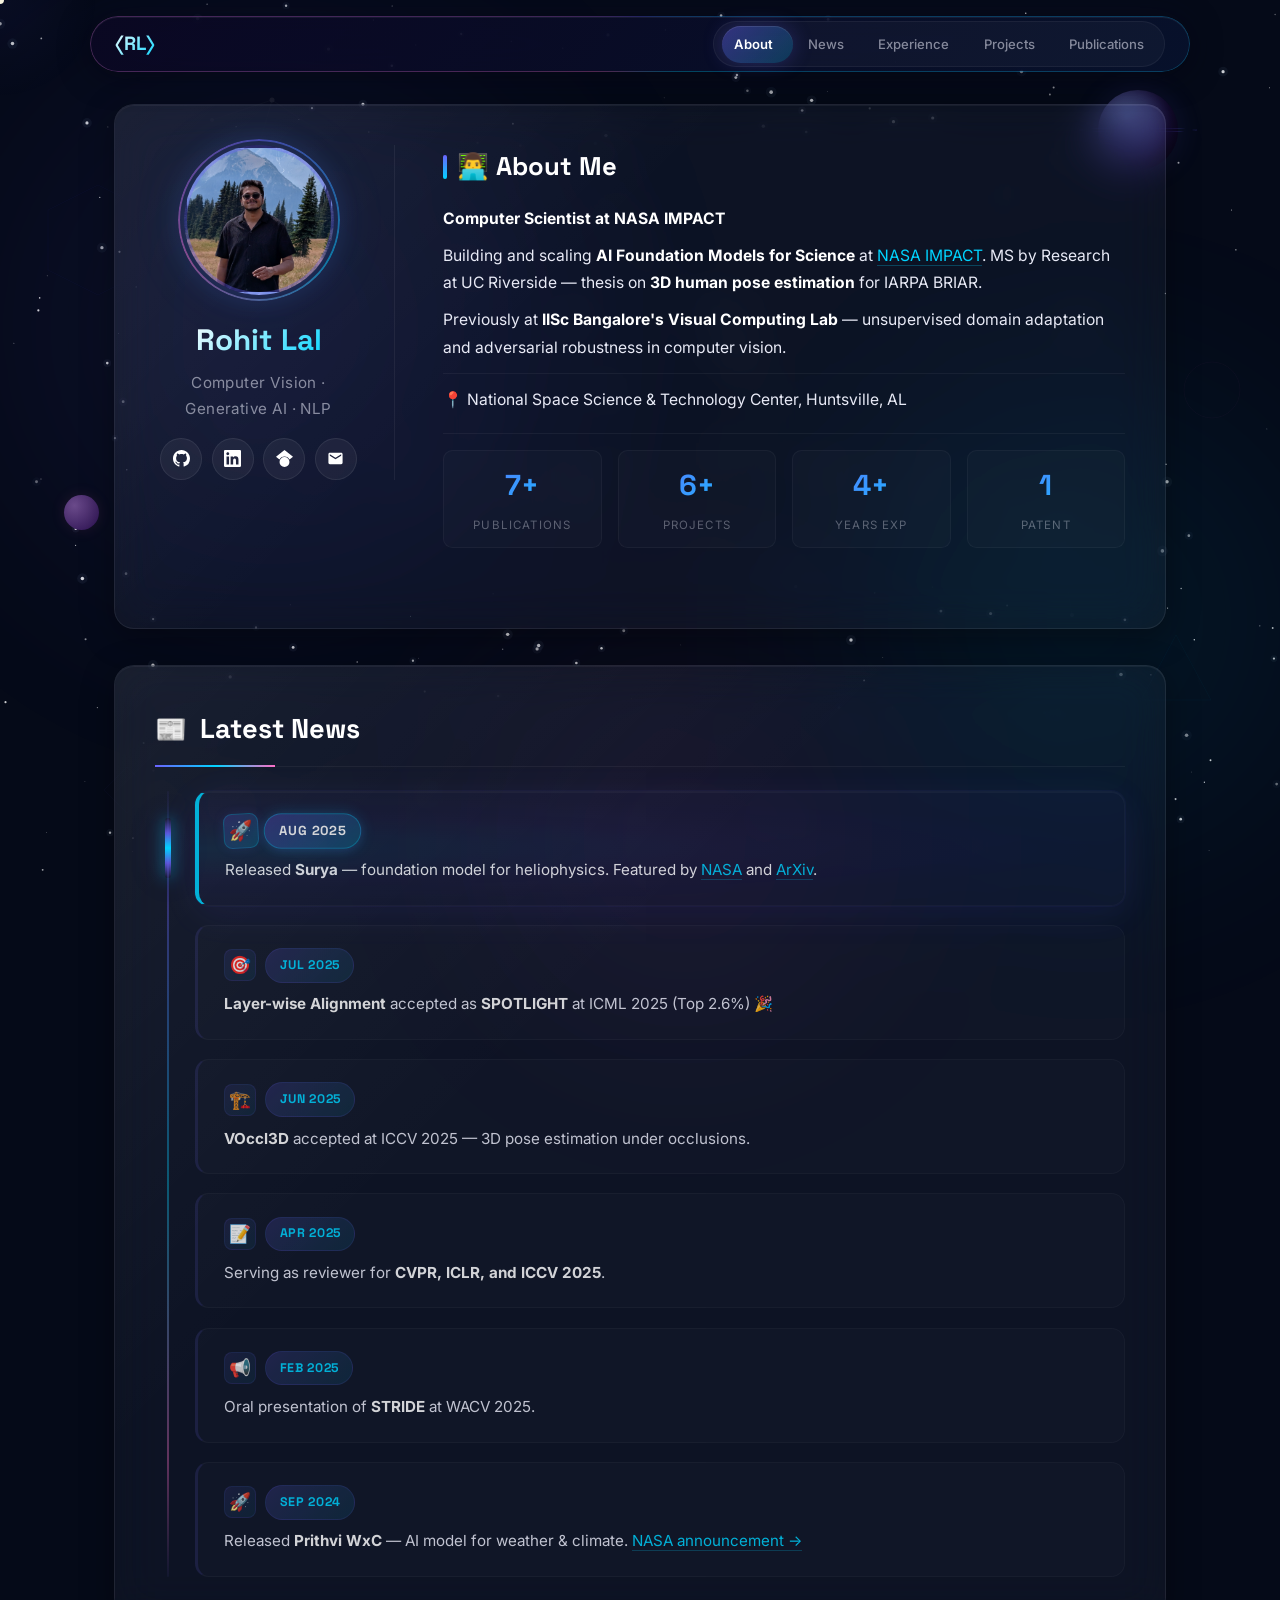
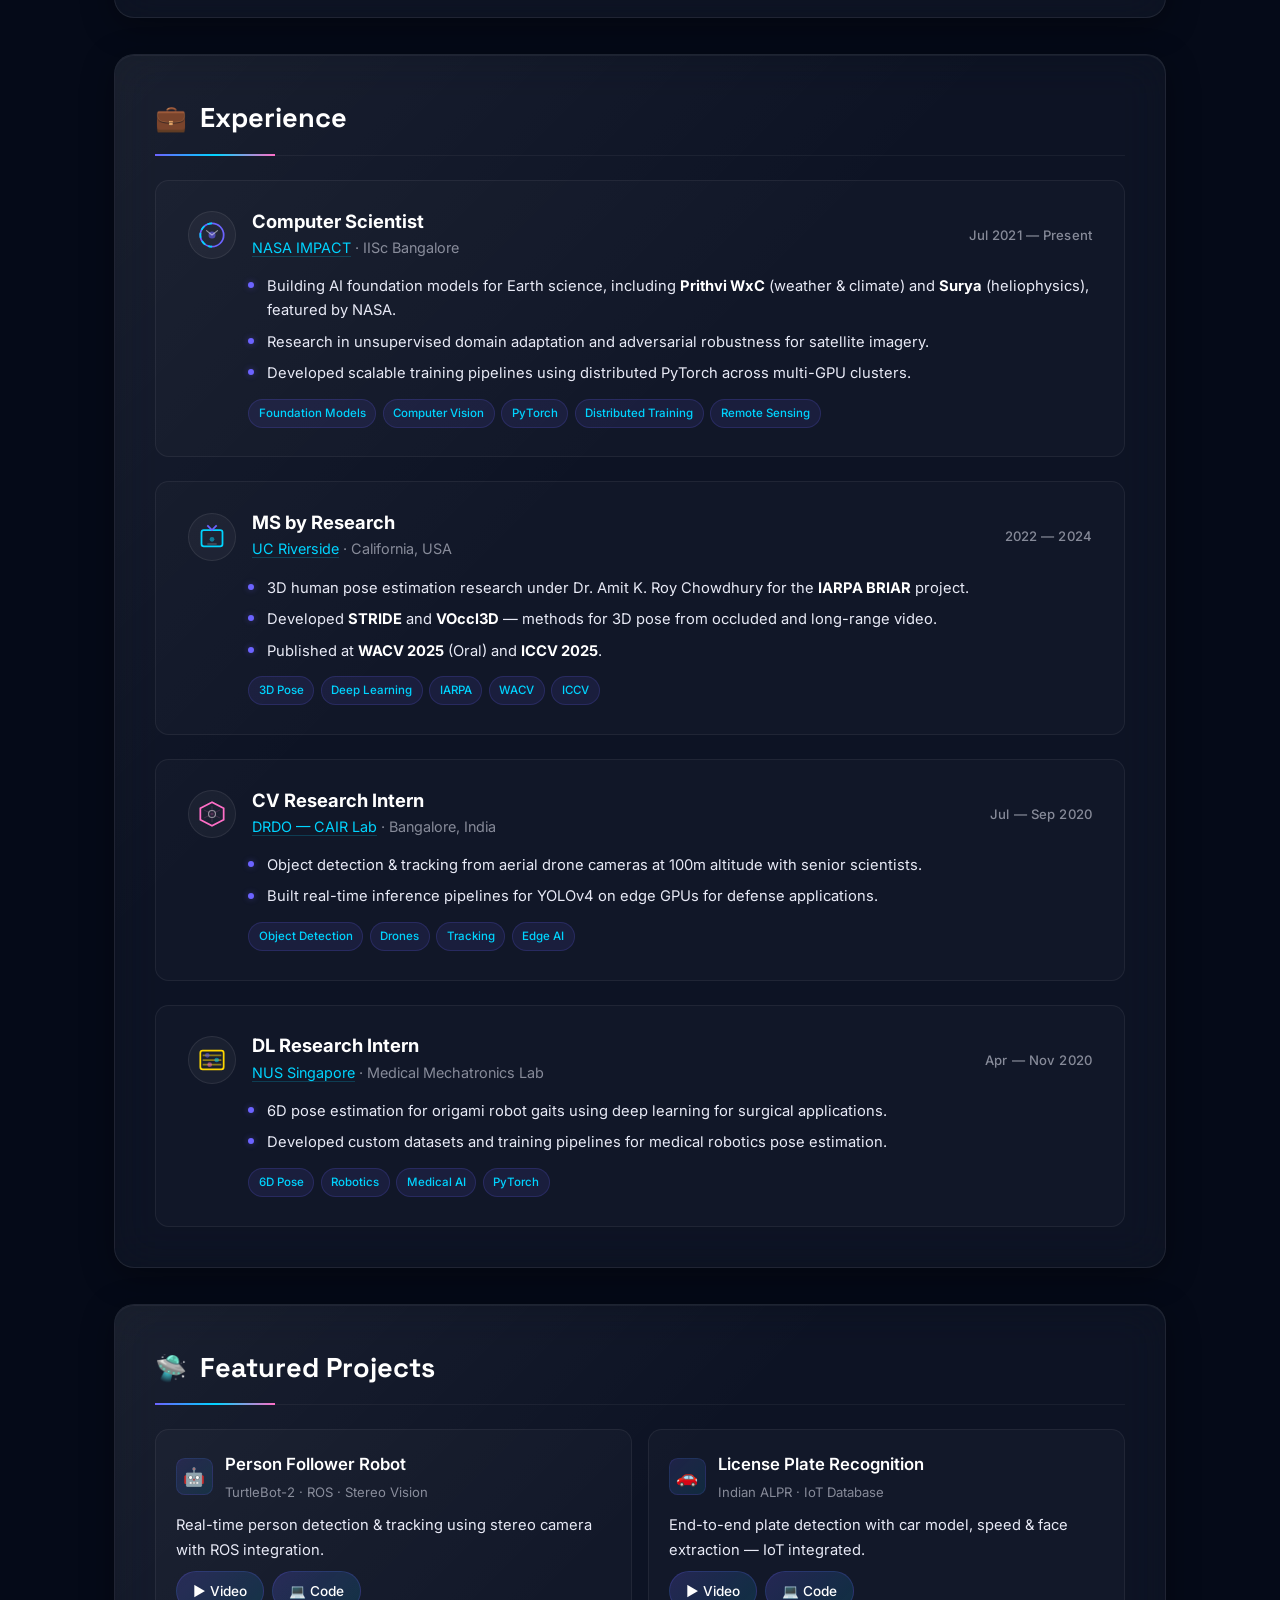
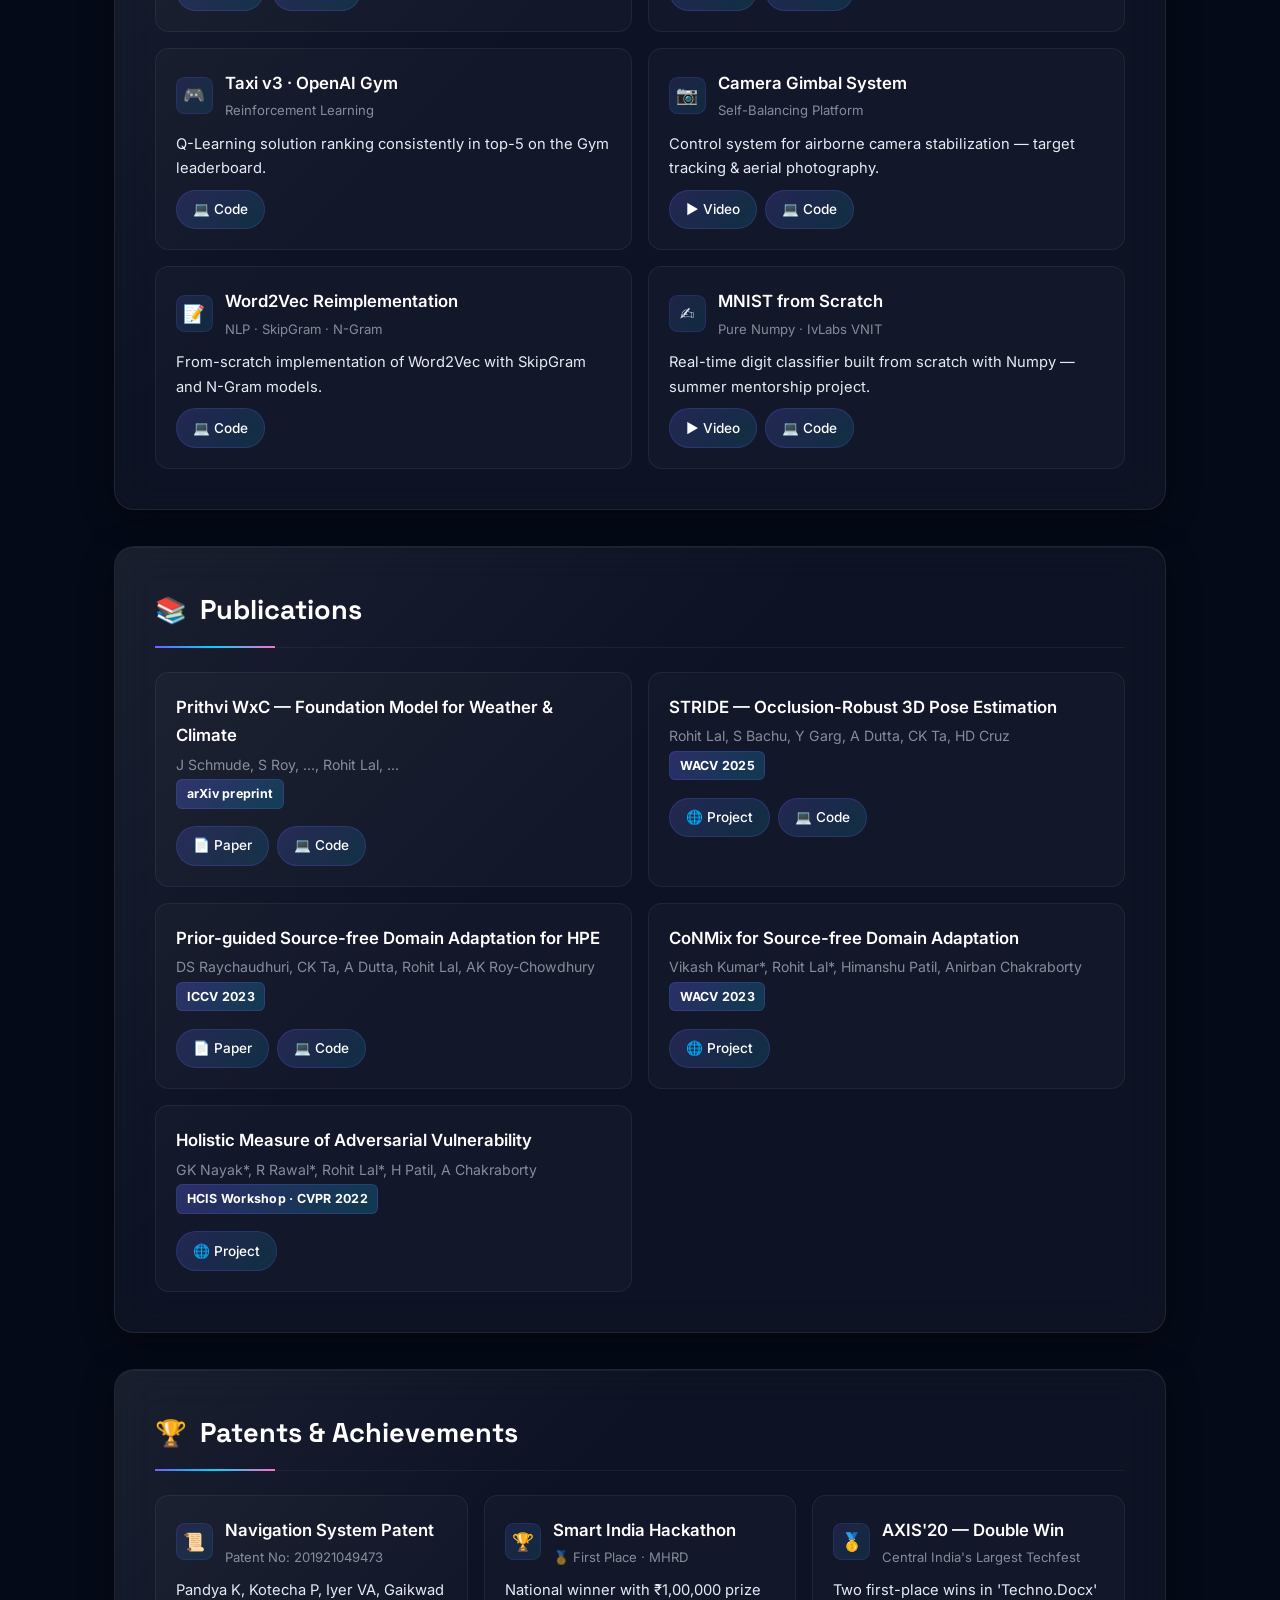
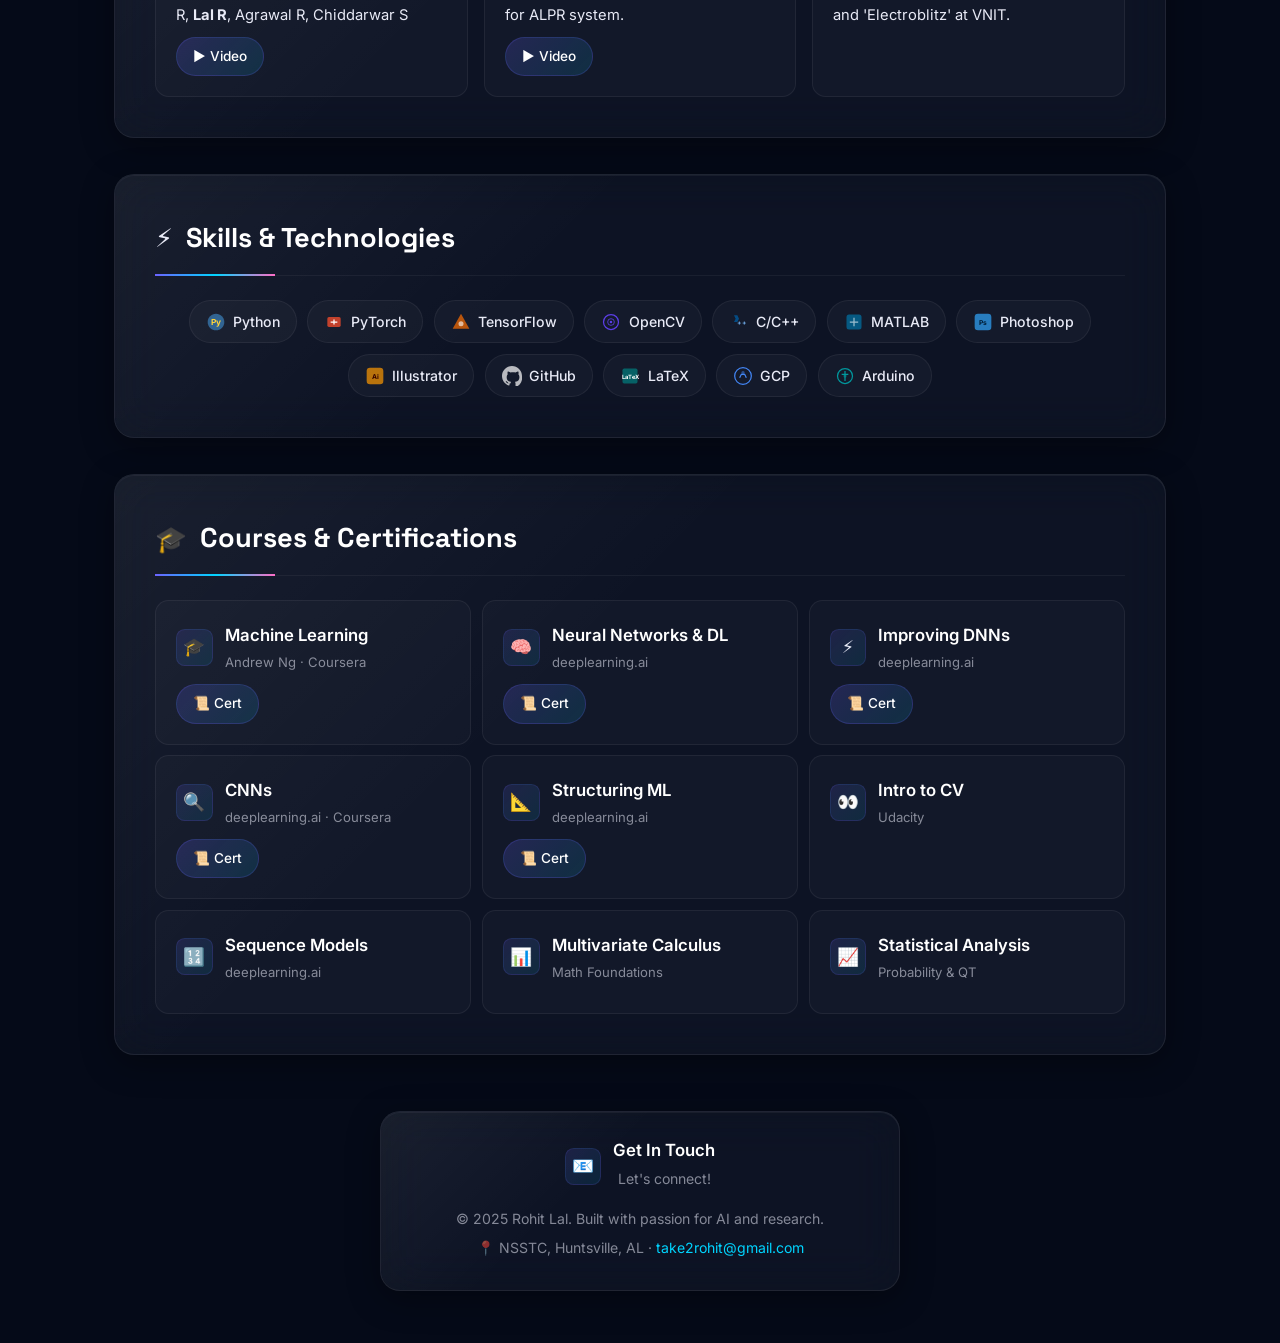
==== commit fafbbd96: "feat: Redesign the experience section to a full-width vertical list with detailed bullet points and " ====
--- a/index.html
+++ b/index.html
@@ -244,17 +244,18 @@
             </div>
         </section>
 
-        <!-- EXPERIENCE — COMPACT GRID -->
+        <!-- EXPERIENCE — FULL-WIDTH VERTICAL -->
         <section id="experience" class="section">
             <div class="section-card glass reveal">
                 <div class="section-header">
                     <div class="section-icon">💼</div>
                     <h2 class="section-title">Experience</h2>
                 </div>
-                <div class="exp-grid stagger-children">
-                    <!-- NASA -->
-                    <div class="exp-card tilt-card reveal">
-                        <div class="exp-top">
+                <div class="exp-list stagger-children">
+
+                    <!-- NASA IMPACT -->
+                    <div class="exp-card reveal">
+                        <div class="exp-top-row">
                             <div class="exp-logo">
                                 <svg viewBox="0 0 24 24" fill="none">
                                     <circle cx="12" cy="12" r="10" stroke="#6c63ff" stroke-width="1.5" />
@@ -264,20 +265,33 @@
                                     <path d="M7 8l5 4 5-4" stroke="#fff" stroke-width="1" opacity="0.5" />
                                 </svg>
                             </div>
-                            <div>
-                                <div class="exp-date">Jul 2021 — Present</div>
+                            <div class="exp-info">
                                 <h3 class="exp-role">Computer Scientist</h3>
-                                <div class="exp-company">NASA IMPACT · IISc Bangalore</div>
-                            </div>
-                        </div>
-                        <div class="exp-desc">Building AI foundation models for science. Research in unsupervised domain
-                            adaptation and adversarial robustness.</div>
+                                <div class="exp-company"><a href="https://impact.earthdata.nasa.gov/"
+                                        target="_blank">NASA IMPACT</a> · IISc Bangalore</div>
+                            </div>
+                            <div class="exp-date">Jul 2021 — Present</div>
+                        </div>
+                        <div class="exp-bullets">
+                            <ul>
+                                <li>Building AI foundation models for Earth science, including <strong>Prithvi
+                                        WxC</strong> (weather & climate) and <strong>Surya</strong> (heliophysics),
+                                    featured by NASA.</li>
+                                <li>Research in unsupervised domain adaptation and adversarial robustness for satellite
+                                    imagery.</li>
+                                <li>Developed scalable training pipelines using distributed PyTorch across multi-GPU
+                                    clusters.</li>
+                            </ul>
+                        </div>
                         <div class="exp-tags"><span class="exp-tag">Foundation Models</span><span
-                                class="exp-tag">Computer Vision</span><span class="exp-tag">PyTorch</span></div>
-                    </div>
-                    <!-- UCR -->
-                    <div class="exp-card tilt-card reveal">
-                        <div class="exp-top">
+                                class="exp-tag">Computer Vision</span><span class="exp-tag">PyTorch</span><span
+                                class="exp-tag">Distributed Training</span><span class="exp-tag">Remote Sensing</span>
+                        </div>
+                    </div>
+
+                    <!-- UC Riverside -->
+                    <div class="exp-card reveal">
+                        <div class="exp-top-row">
                             <div class="exp-logo">
                                 <svg viewBox="0 0 24 24" fill="none">
                                     <rect x="3" y="6" width="18" height="14" rx="2" stroke="#00d4ff"
@@ -287,20 +301,30 @@
                                     <line x1="8" y1="18" x2="16" y2="18" stroke="#fff" stroke-width="1" opacity="0.3" />
                                 </svg>
                             </div>
-                            <div>
-                                <div class="exp-date">2022 — 2024</div>
+                            <div class="exp-info">
                                 <h3 class="exp-role">MS by Research</h3>
-                                <div class="exp-company">UC Riverside</div>
-                            </div>
-                        </div>
-                        <div class="exp-desc">3D human pose estimation under Dr. Amit K. Roy Chowdhury for the IARPA
-                            BRIAR project.</div>
+                                <div class="exp-company"><a href="https://www.ucr.edu/" target="_blank">UC Riverside</a>
+                                    · California, USA</div>
+                            </div>
+                            <div class="exp-date">2022 — 2024</div>
+                        </div>
+                        <div class="exp-bullets">
+                            <ul>
+                                <li>3D human pose estimation research under Dr. Amit K. Roy Chowdhury for the
+                                    <strong>IARPA BRIAR</strong> project.</li>
+                                <li>Developed <strong>STRIDE</strong> and <strong>VOccl3D</strong> — methods for 3D pose
+                                    from occluded and long-range video.</li>
+                                <li>Published at <strong>WACV 2025</strong> (Oral) and <strong>ICCV 2025</strong>.</li>
+                            </ul>
+                        </div>
                         <div class="exp-tags"><span class="exp-tag">3D Pose</span><span class="exp-tag">Deep
-                                Learning</span><span class="exp-tag">IARPA</span></div>
-                    </div>
+                                Learning</span><span class="exp-tag">IARPA</span><span class="exp-tag">WACV</span><span
+                                class="exp-tag">ICCV</span></div>
+                    </div>
+
                     <!-- DRDO -->
-                    <div class="exp-card tilt-card reveal">
-                        <div class="exp-top">
+                    <div class="exp-card reveal">
+                        <div class="exp-top-row">
                             <div class="exp-logo">
                                 <svg viewBox="0 0 24 24" fill="none">
                                     <path d="M12 2L2 7v10l10 5 10-5V7L12 2z" stroke="#ff6ec7" stroke-width="1.5" />
@@ -309,20 +333,29 @@
                                         opacity="0.3" />
                                 </svg>
                             </div>
-                            <div>
-                                <div class="exp-date">Jul — Sep 2020</div>
+                            <div class="exp-info">
                                 <h3 class="exp-role">CV Research Intern</h3>
-                                <div class="exp-company">DRDO — CAIR Lab</div>
-                            </div>
-                        </div>
-                        <div class="exp-desc">Object detection & tracking from drone cameras at 100m altitude with
-                            senior scientists.</div>
+                                <div class="exp-company"><a href="https://www.drdo.gov.in/" target="_blank">DRDO — CAIR
+                                        Lab</a> · Bangalore, India</div>
+                            </div>
+                            <div class="exp-date">Jul — Sep 2020</div>
+                        </div>
+                        <div class="exp-bullets">
+                            <ul>
+                                <li>Object detection & tracking from aerial drone cameras at 100m altitude with senior
+                                    scientists.</li>
+                                <li>Built real-time inference pipelines for YOLOv4 on edge GPUs for defense
+                                    applications.</li>
+                            </ul>
+                        </div>
                         <div class="exp-tags"><span class="exp-tag">Object Detection</span><span
-                                class="exp-tag">Drones</span><span class="exp-tag">Tracking</span></div>
-                    </div>
+                                class="exp-tag">Drones</span><span class="exp-tag">Tracking</span><span
+                                class="exp-tag">Edge AI</span></div>
+                    </div>
+
                     <!-- NUS -->
-                    <div class="exp-card tilt-card reveal">
-                        <div class="exp-top">
+                    <div class="exp-card reveal">
+                        <div class="exp-top-row">
                             <div class="exp-logo">
                                 <svg viewBox="0 0 24 24" fill="none">
                                     <path d="M4 8h16M4 12h16M4 16h16" stroke="#ffd700" stroke-width="1.5"
@@ -334,16 +367,24 @@
                                         stroke-width="1.5" />
                                 </svg>
                             </div>
-                            <div>
-                                <div class="exp-date">Apr — Nov 2020</div>
+                            <div class="exp-info">
                                 <h3 class="exp-role">DL Research Intern</h3>
-                                <div class="exp-company">NUS Singapore</div>
-                            </div>
-                        </div>
-                        <div class="exp-desc">6D pose estimation for origami robot gaits using deep learning at Medical
-                            Mechatronics Lab.</div>
+                                <div class="exp-company"><a href="https://www.nus.edu.sg/" target="_blank">NUS
+                                        Singapore</a> · Medical Mechatronics Lab</div>
+                            </div>
+                            <div class="exp-date">Apr — Nov 2020</div>
+                        </div>
+                        <div class="exp-bullets">
+                            <ul>
+                                <li>6D pose estimation for origami robot gaits using deep learning for surgical
+                                    applications.</li>
+                                <li>Developed custom datasets and training pipelines for medical robotics pose
+                                    estimation.</li>
+                            </ul>
+                        </div>
                         <div class="exp-tags"><span class="exp-tag">6D Pose</span><span
-                                class="exp-tag">Robotics</span><span class="exp-tag">Medical AI</span></div>
+                                class="exp-tag">Robotics</span><span class="exp-tag">Medical AI</span><span
+                                class="exp-tag">PyTorch</span></div>
                     </div>
                 </div>
             </div>
--- a/styles.css
+++ b/styles.css
@@ -1174,21 +1174,21 @@
   }
 }
 
-/* ===== EXPERIENCE — COMPACT CREATIVE ===== */
-.exp-grid {
-  display: grid;
-  grid-template-columns: 1fr 1fr;
-  gap: 1rem;
+/* ===== EXPERIENCE — FULL-WIDTH VERTICAL ===== */
+.exp-list {
+  display: flex;
+  flex-direction: column;
+  gap: 1.5rem;
 }
 
 .exp-card {
-  padding: 1.5rem;
-  background: rgba(255, 255, 255, 0.025);
+  padding: 1.8rem 2rem;
+  background: rgba(255, 255, 255, 0.02);
   border: 1px solid rgba(255, 255, 255, 0.06);
   border-radius: var(--radius-sm);
   position: relative;
   overflow: hidden;
-  transition: all 0.45s cubic-bezier(.23, 1, .32, 1);
+  transition: all 0.5s cubic-bezier(.23, 1, .32, 1);
 }
 
 /* Animated gradient border on hover */
@@ -1215,7 +1215,7 @@
 }
 
 .exp-card:hover::before {
-  opacity: 0.6;
+  opacity: 0.5;
 }
 
 @keyframes expBorderSpin {
@@ -1228,14 +1228,14 @@
   }
 }
 
-/* Background decoration */
+/* Background glow on hover */
 .exp-card::after {
   content: '';
   position: absolute;
-  right: -30px;
-  bottom: -30px;
-  width: 120px;
-  height: 120px;
+  right: -40px;
+  bottom: -40px;
+  width: 160px;
+  height: 160px;
   border-radius: 50%;
   background: radial-gradient(circle, rgba(108, 99, 255, 0.06), transparent 70%);
   pointer-events: none;
@@ -1249,22 +1249,23 @@
 }
 
 .exp-card:hover {
-  transform: translateY(-4px);
-  box-shadow: 0 12px 40px rgba(108, 99, 255, 0.12);
-  background: rgba(255, 255, 255, 0.04);
-}
-
-.exp-top {
+  transform: translateY(-3px);
+  box-shadow: 0 8px 32px rgba(108, 99, 255, 0.1);
+  background: rgba(255, 255, 255, 0.035);
+  border-color: rgba(108, 99, 255, 0.15);
+}
+
+/* Top row: logo | info | date */
+.exp-top-row {
   display: flex;
   align-items: center;
-  gap: 0.85rem;
-  margin-bottom: 0.6rem;
+  gap: 1rem;
 }
 
 .exp-logo {
   width: 48px;
   height: 48px;
-  border-radius: 0.6rem;
+  border-radius: 50%;
   display: flex;
   align-items: center;
   justify-content: center;
@@ -1283,19 +1284,17 @@
 
 .exp-card:hover .exp-logo {
   border-color: var(--accent);
-  box-shadow: 0 0 12px var(--glow-accent);
-  transform: scale(1.08);
-}
-
-.exp-date {
-  font-size: 0.78rem;
-  color: var(--accent2);
-  font-weight: 600;
-  letter-spacing: 0.02em;
+  box-shadow: 0 0 16px var(--glow-accent);
+  transform: scale(1.1);
+}
+
+.exp-info {
+  flex: 1;
+  min-width: 0;
 }
 
 .exp-role {
-  font-size: 1.1rem;
+  font-size: 1.15rem;
   font-weight: 700;
   color: #fff;
   margin: 0;
@@ -1308,28 +1307,84 @@
   margin-top: 0.15rem;
 }
 
-.exp-desc {
+.exp-company a {
+  color: var(--accent2);
+  text-decoration: none;
+  border-bottom: 1px solid rgba(0, 212, 255, 0.2);
+  transition: all 0.3s;
+}
+
+.exp-company a:hover {
+  border-color: var(--accent2);
+  text-shadow: 0 0 8px rgba(0, 212, 255, 0.3);
+}
+
+.exp-date {
+  font-size: 0.82rem;
+  color: var(--text-muted);
+  font-weight: 500;
+  white-space: nowrap;
+  flex-shrink: 0;
+  letter-spacing: 0.01em;
+}
+
+/* Bullet points */
+.exp-bullets {
+  margin-top: 0.85rem;
+  padding-left: 3.75rem;
+  /* align with text after logo */
+  position: relative;
+  z-index: 1;
+}
+
+.exp-bullets ul {
+  list-style: none;
+  padding: 0;
+  margin: 0;
+  display: flex;
+  flex-direction: column;
+  gap: 0.45rem;
+}
+
+.exp-bullets li {
   font-size: 0.92rem;
   color: var(--text);
-  line-height: 1.6;
-  margin-top: 0.5rem;
-  position: relative;
-  z-index: 1;
-}
-
+  line-height: 1.65;
+  padding-left: 1.2rem;
+  position: relative;
+}
+
+.exp-bullets li::before {
+  content: '';
+  position: absolute;
+  left: 0;
+  top: 0.55em;
+  width: 6px;
+  height: 6px;
+  border-radius: 50%;
+  background: var(--accent);
+  box-shadow: 0 0 6px var(--glow-accent);
+}
+
+.exp-bullets li strong {
+  color: #fff;
+}
+
+/* Tags */
 .exp-tags {
   display: flex;
   flex-wrap: wrap;
-  gap: 0.35rem;
-  margin-top: 0.6rem;
+  gap: 0.4rem;
+  margin-top: 0.85rem;
+  padding-left: 3.75rem;
 }
 
 .exp-tag {
   font-size: 0.72rem;
-  padding: 0.2rem 0.55rem;
+  padding: 0.22rem 0.6rem;
   border-radius: 999px;
-  background: rgba(108, 99, 255, 0.12);
-  border: 1px solid rgba(108, 99, 255, 0.2);
+  background: rgba(108, 99, 255, 0.1);
+  border: 1px solid rgba(108, 99, 255, 0.18);
   color: var(--accent2);
   font-weight: 500;
   transition: all 0.3s;
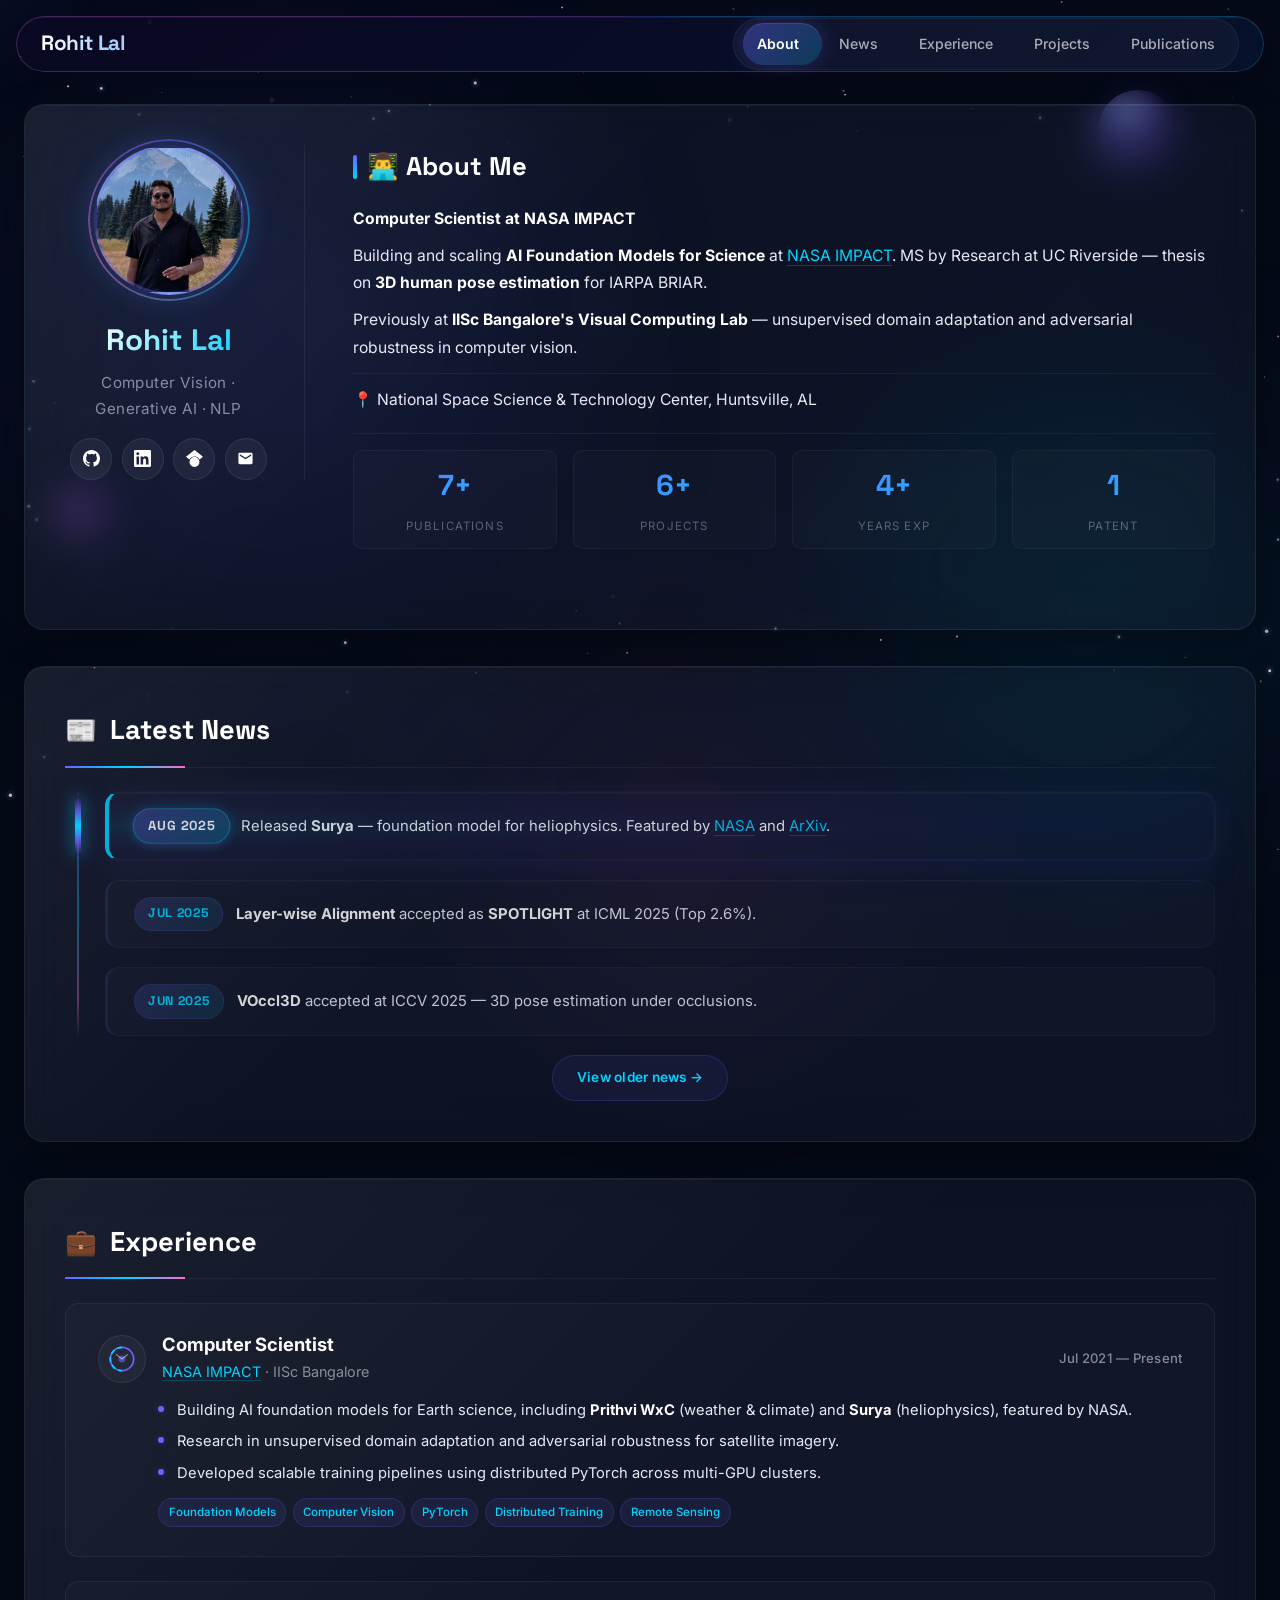
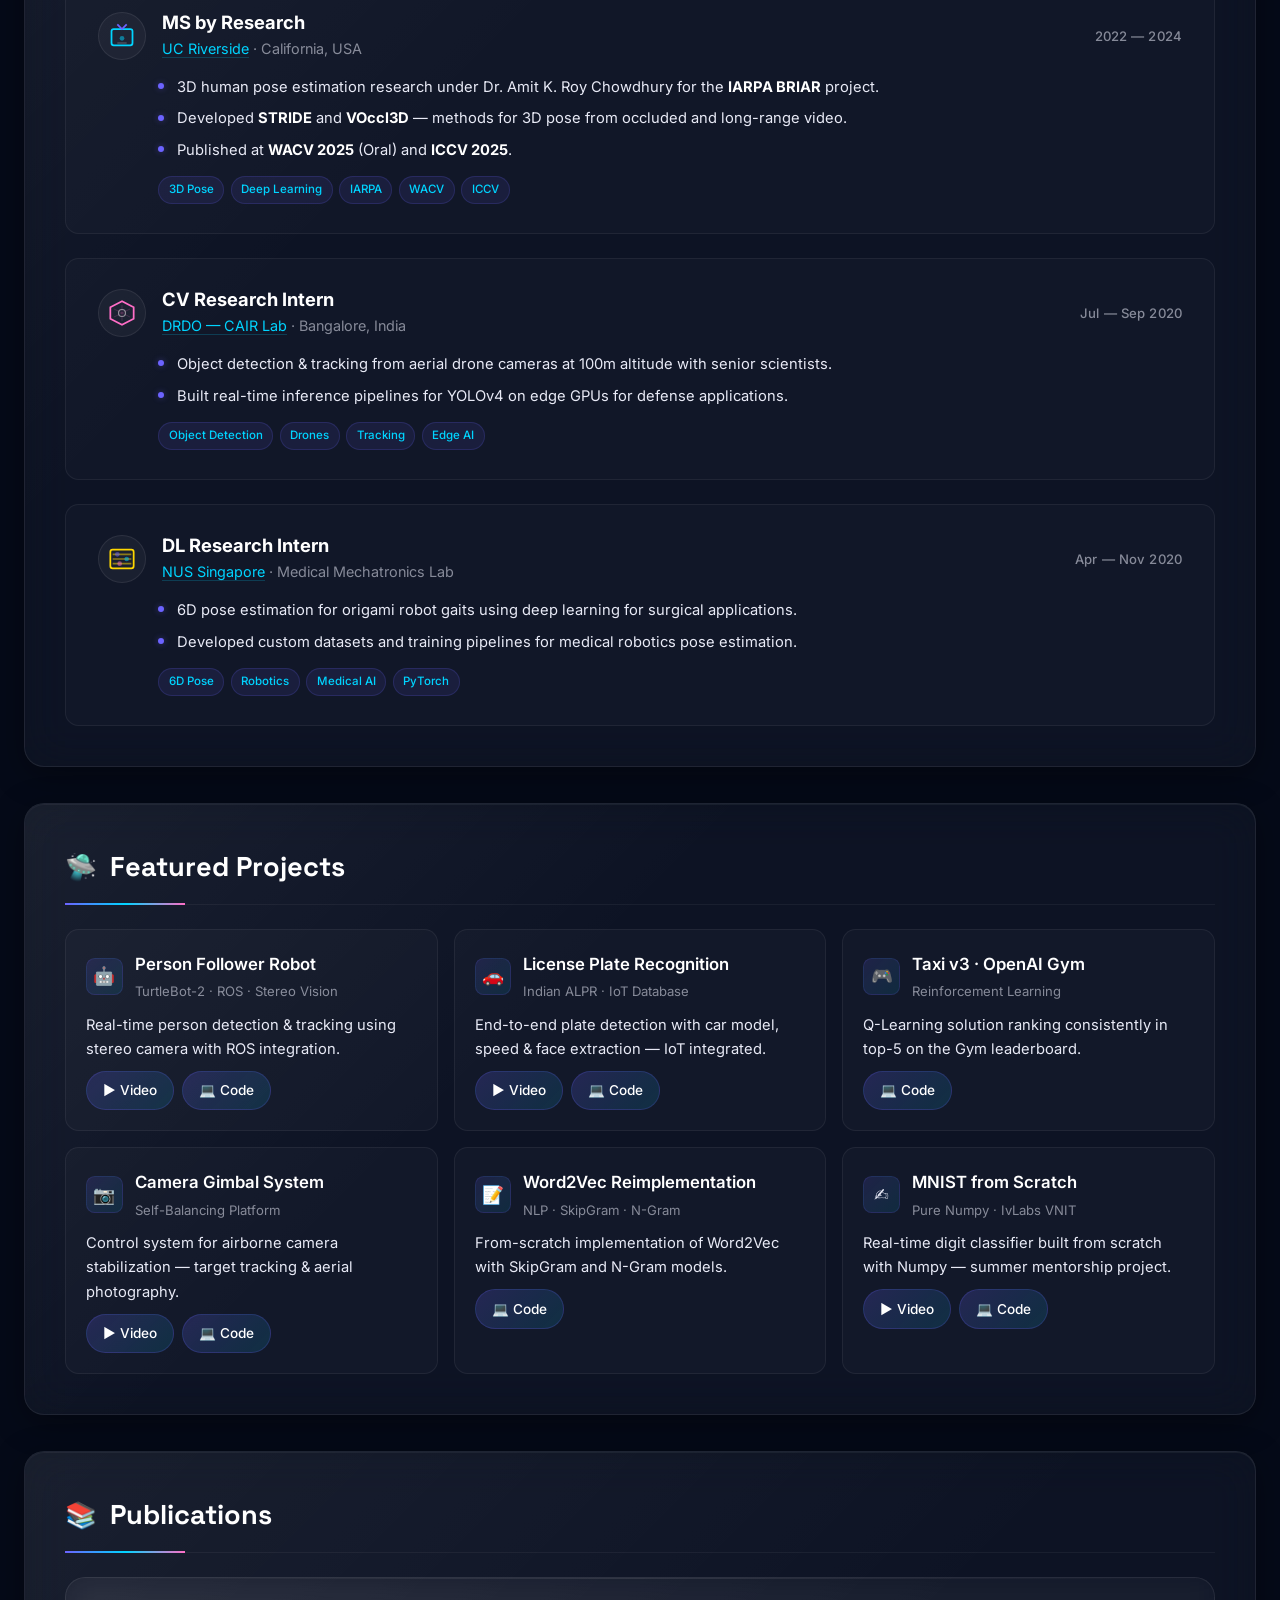
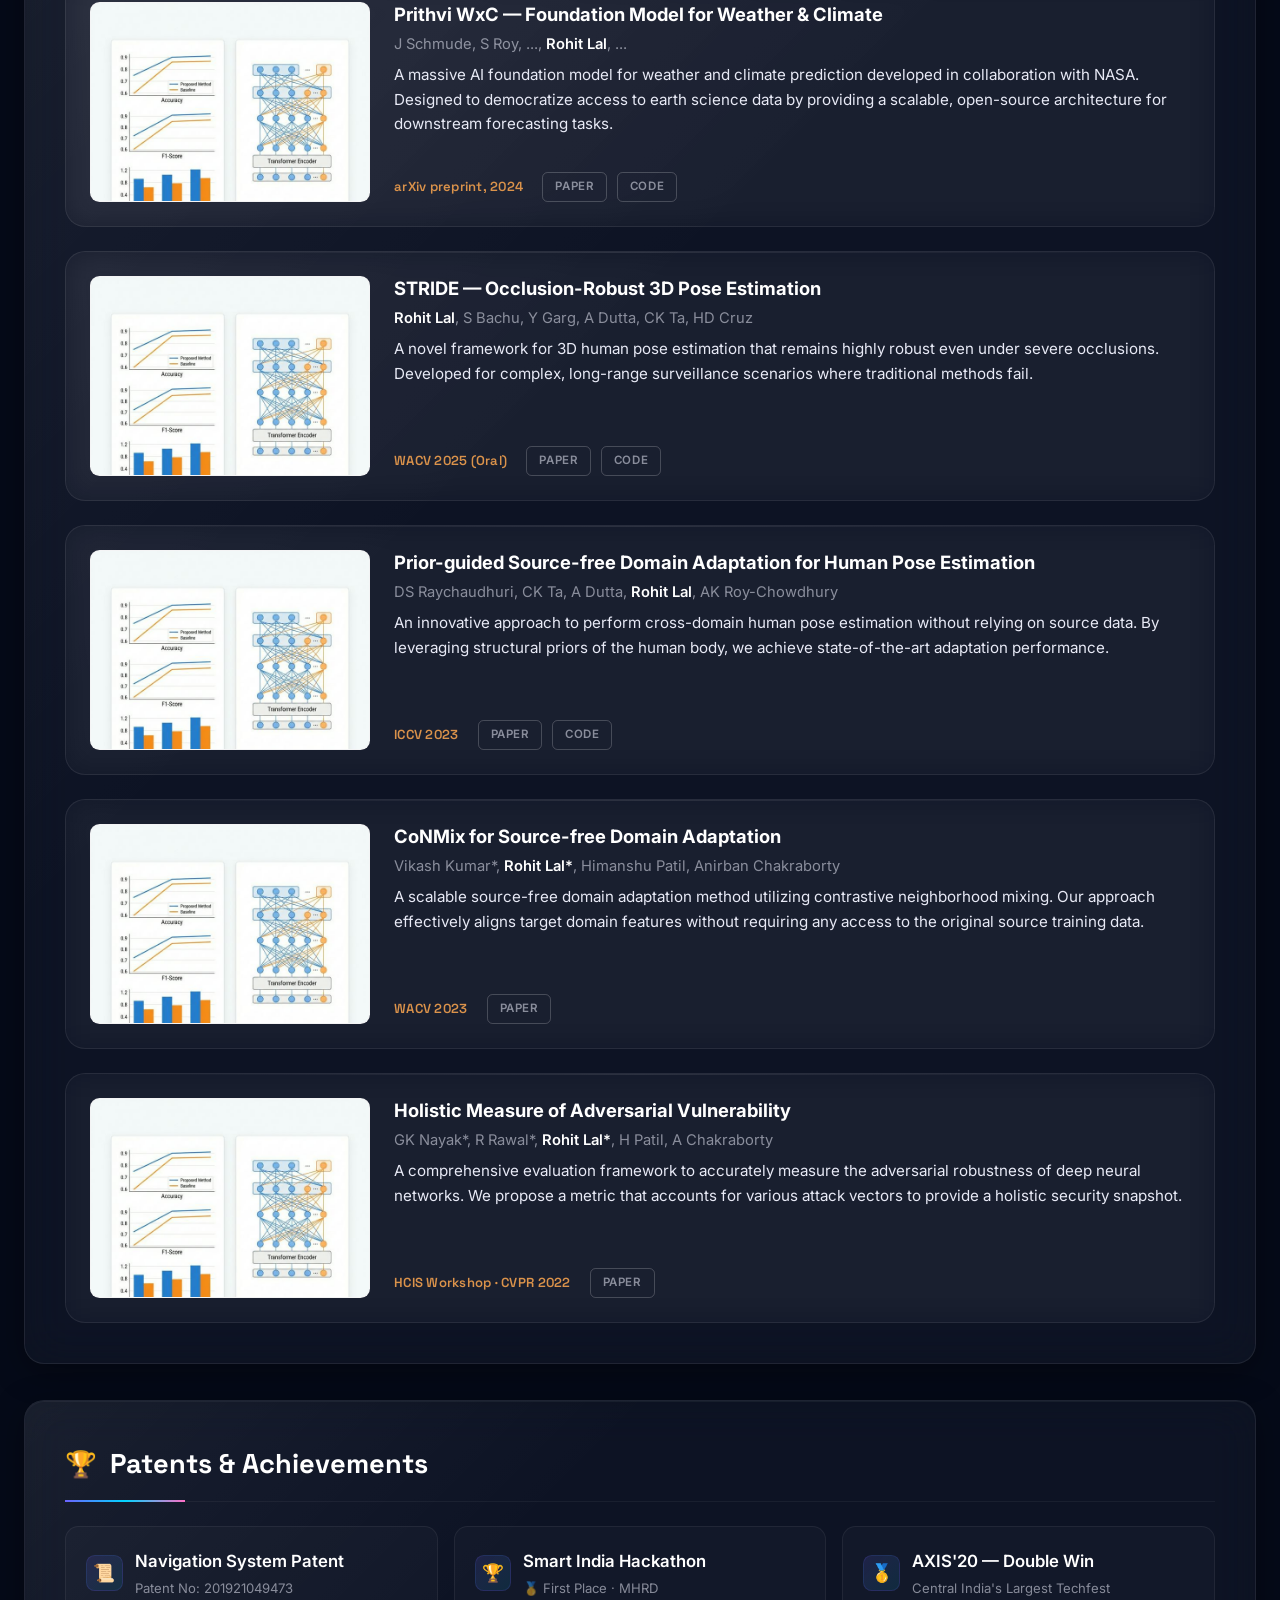
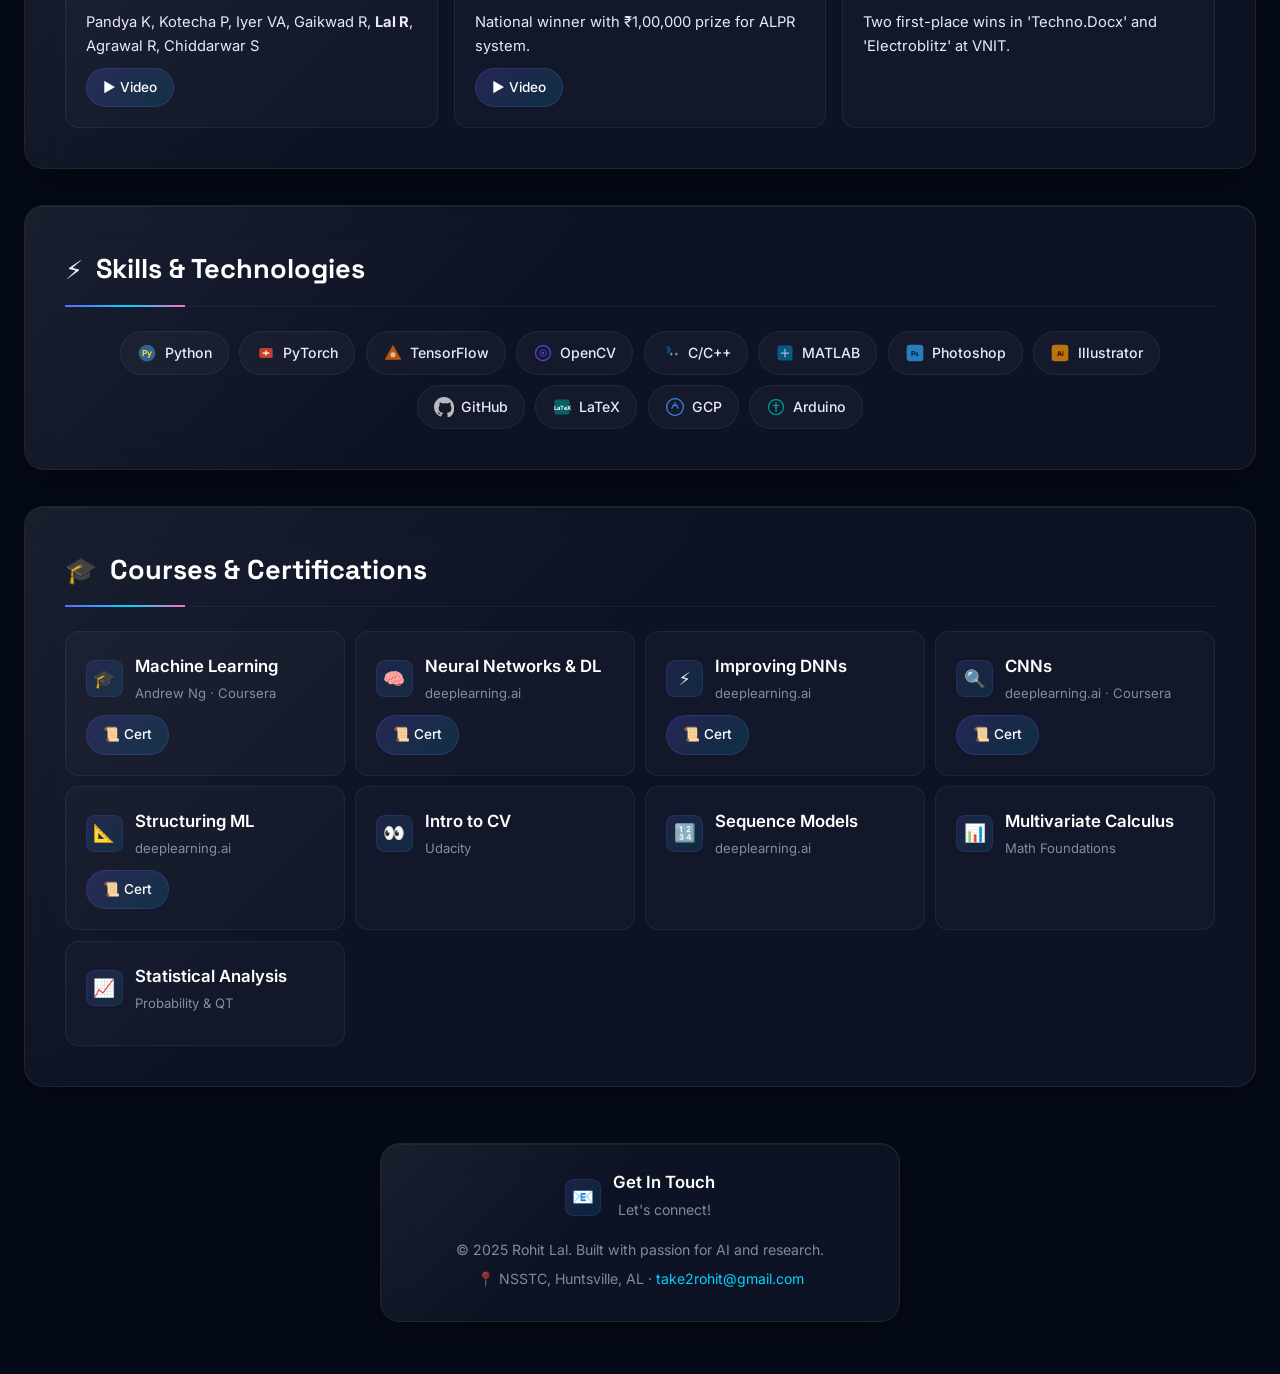
==== commit 2274a77b: "feat: Implement a news modal for older news, update the navigation logo, and simplify the custom cur" ====
--- a/index.html
+++ b/index.html
@@ -18,8 +18,6 @@
     </div>
 
     <!-- Custom Cursor -->
-    <div class="cursor-dot"></div>
-    <div class="cursor-ring"></div>
     <div class="cursor-glow"></div>
 
     <!-- Starfield Canvas -->
@@ -72,7 +70,7 @@
     <!-- NAVBAR -->
     <nav class="navbar">
         <div class="nav-inner">
-            <div class="nav-logo">⟨RL⟩</div>
+            <div class="nav-logo" data-text="Rohit Lal">Rohit Lal</div>
             <ul class="nav-links" id="navLinks">
                 <div class="nav-bubble" id="navBubble"></div>
                 <li><button data-section="about" class="nav-item active">About</button></li>
@@ -168,81 +166,87 @@
                         <div class="news-item" data-index="0">
                             <div class="timeline-node"></div>
                             <div class="news-content">
-                                <div class="news-meta">
-                                    <span class="news-category-icon">🚀</span>
-                                    <span class="news-date">Aug 2025</span>
-                                </div>
-                                <div class="news-text">Released <strong>Surya</strong> — foundation model for
-                                    heliophysics.
-                                    Featured by <a
+                                <span class="news-date">Aug 2025</span>
+                                <span class="news-text">Released <strong>Surya</strong> — foundation model for
+                                    heliophysics. Featured by <a
                                         href="https://science.data.nasa.gov/features-events/inside-surya-solar-ai-model"
                                         target="_blank">NASA</a> and <a href="https://arxiv.org/abs/2508.14112"
-                                        target="_blank">ArXiv</a>.</div>
+                                        target="_blank">ArXiv</a>.</span>
                             </div>
                         </div>
                         <div class="news-item" data-index="1">
                             <div class="timeline-node"></div>
                             <div class="news-content">
-                                <div class="news-meta">
-                                    <span class="news-category-icon">🎯</span>
-                                    <span class="news-date">Jul 2025</span>
-                                </div>
-                                <div class="news-text"><strong>Layer-wise Alignment</strong> accepted as
-                                    <strong>SPOTLIGHT</strong> at ICML 2025 (Top 2.6%) 🎉
-                                </div>
+                                <span class="news-date">Jul 2025</span>
+                                <span class="news-text"><strong>Layer-wise Alignment</strong> accepted as
+                                    <strong>SPOTLIGHT</strong> at ICML 2025 (Top 2.6%).</span>
                             </div>
                         </div>
                         <div class="news-item" data-index="2">
                             <div class="timeline-node"></div>
                             <div class="news-content">
-                                <div class="news-meta">
-                                    <span class="news-category-icon">🏗️</span>
-                                    <span class="news-date">Jun 2025</span>
-                                </div>
-                                <div class="news-text"><strong>VOccl3D</strong> accepted at ICCV 2025 — 3D pose
-                                    estimation under
-                                    occlusions.</div>
-                            </div>
-                        </div>
-                        <div class="news-item" data-index="3">
-                            <div class="timeline-node"></div>
-                            <div class="news-content">
-                                <div class="news-meta">
-                                    <span class="news-category-icon">📝</span>
-                                    <span class="news-date">Apr 2025</span>
-                                </div>
-                                <div class="news-text">Serving as reviewer for <strong>CVPR, ICLR, and ICCV
-                                        2025</strong>.</div>
-                            </div>
-                        </div>
-                        <div class="news-item" data-index="4">
-                            <div class="timeline-node"></div>
-                            <div class="news-content">
-                                <div class="news-meta">
-                                    <span class="news-category-icon">📢</span>
-                                    <span class="news-date">Feb 2025</span>
-                                </div>
-                                <div class="news-text">Oral presentation of <strong>STRIDE</strong> at WACV 2025.</div>
-                            </div>
-                        </div>
-                        <div class="news-item" data-index="5">
-                            <div class="timeline-node"></div>
-                            <div class="news-content">
-                                <div class="news-meta">
-                                    <span class="news-category-icon">🚀</span>
-                                    <span class="news-date">Sep 2024</span>
-                                </div>
-                                <div class="news-text">Released <strong>Prithvi WxC</strong> — AI model for weather &
-                                    climate.
-                                    <a href="https://science.nasa.gov/open-science/ai-model-weather-climate/"
-                                        target="_blank">NASA announcement →</a>
-                                </div>
-                            </div>
-                        </div>
-                    </div>
-                </div>
+                                <span class="news-date">Jun 2025</span>
+                                <span class="news-text"><strong>VOccl3D</strong> accepted at ICCV 2025 — 3D pose
+                                    estimation under occlusions.</span>
+                            </div>
+                        </div>
+                    </div>
+                </div>
+                <button class="news-view-more" id="newsViewMoreBtn">View older news →</button>
             </div>
         </section>
+
+        <!-- NEWS MODAL -->
+        <div class="news-modal-overlay" id="newsModal">
+            <div class="news-modal">
+                <div class="news-modal-header">
+                    <h3>All News</h3>
+                    <button class="news-modal-close" id="newsModalClose">✕</button>
+                </div>
+                <div class="news-modal-body">
+                    <div class="news-modal-item">
+                        <span class="news-date">Aug 2025</span>
+                        <span>Released <strong>Surya</strong> — foundation model for heliophysics. Featured by <a
+                                href="https://science.data.nasa.gov/features-events/inside-surya-solar-ai-model"
+                                target="_blank">NASA</a> and <a href="https://arxiv.org/abs/2508.14112"
+                                target="_blank">ArXiv</a>.</span>
+                    </div>
+                    <div class="news-modal-item">
+                        <span class="news-date">Jul 2025</span>
+                        <span><strong>Layer-wise Alignment</strong> accepted as <strong>SPOTLIGHT</strong> at ICML 2025
+                            (Top 2.6%).</span>
+                    </div>
+                    <div class="news-modal-item">
+                        <span class="news-date">Jun 2025</span>
+                        <span><strong>VOccl3D</strong> accepted at ICCV 2025 — 3D pose estimation under
+                            occlusions.</span>
+                    </div>
+                    <div class="news-modal-item">
+                        <span class="news-date">Apr 2025</span>
+                        <span>Serving as reviewer for <strong>CVPR, ICLR, and ICCV 2025</strong>.</span>
+                    </div>
+                    <div class="news-modal-item">
+                        <span class="news-date">Feb 2025</span>
+                        <span>Oral presentation of <strong>STRIDE</strong> at WACV 2025.</span>
+                    </div>
+                    <div class="news-modal-item">
+                        <span class="news-date">Sep 2024</span>
+                        <span>Released <strong>Prithvi WxC</strong> — AI model for weather & climate. <a
+                                href="https://science.nasa.gov/open-science/ai-model-weather-climate/"
+                                target="_blank">NASA announcement →</a></span>
+                    </div>
+                    <div class="news-modal-item">
+                        <span class="news-date">Oct 2023</span>
+                        <span><strong>Prior-guided Source-free Domain Adaptation</strong> accepted at ICCV 2023.</span>
+                    </div>
+                    <div class="news-modal-item">
+                        <span class="news-date">Jan 2023</span>
+                        <span><strong>CoNMix</strong> accepted at WACV 2023 — source-free domain adaptation for image
+                            classification.</span>
+                    </div>
+                </div>
+            </div>
+        </div>
 
         <!-- EXPERIENCE — FULL-WIDTH VERTICAL -->
         <section id="experience" class="section">
@@ -311,7 +315,8 @@
                         <div class="exp-bullets">
                             <ul>
                                 <li>3D human pose estimation research under Dr. Amit K. Roy Chowdhury for the
-                                    <strong>IARPA BRIAR</strong> project.</li>
+                                    <strong>IARPA BRIAR</strong> project.
+                                </li>
                                 <li>Developed <strong>STRIDE</strong> and <strong>VOccl3D</strong> — methods for 3D pose
                                     from occluded and long-range video.</li>
                                 <li>Published at <strong>WACV 2025</strong> (Oral) and <strong>ICCV 2025</strong>.</li>
@@ -492,54 +497,122 @@
                     <div class="section-icon">📚</div>
                     <h2 class="section-title">Publications</h2>
                 </div>
-                <div class="card-grid stagger-children">
-                    <div class="subcard tilt-card reveal">
-                        <h3 class="card-title" style="margin-bottom:0.3rem;">Prithvi WxC — Foundation Model for Weather
-                            & Climate</h3>
-                        <div class="pub-authors">J Schmude, S Roy, ..., Rohit Lal, ...</div>
-                        <span class="pub-venue">arXiv preprint</span>
-                        <div class="btn-row"><a href="https://arxiv.org/abs/2409.13598" class="btn" target="_blank">📄
-                                Paper</a><a href="https://github.com/NASA-IMPACT/Prithvi-WxC" class="btn"
-                                target="_blank">💻 Code</a></div>
-                    </div>
-                    <div class="subcard tilt-card reveal">
-                        <h3 class="card-title" style="margin-bottom:0.3rem;">STRIDE — Occlusion-Robust 3D Pose
-                            Estimation</h3>
-                        <div class="pub-authors">Rohit Lal, S Bachu, Y Garg, A Dutta, CK Ta, HD Cruz</div>
-                        <span class="pub-venue">WACV 2025</span>
-                        <div class="btn-row"><a href="https://sites.google.com/view/sample-adv-trustworthy/" class="btn"
-                                target="_blank">🌐 Project</a><a href="https://github.com/take2rohit/STRIDE" class="btn"
-                                target="_blank">💻 Code</a></div>
-                    </div>
-                    <div class="subcard tilt-card reveal">
-                        <h3 class="card-title" style="margin-bottom:0.3rem;">Prior-guided Source-free Domain Adaptation
-                            for HPE</h3>
-                        <div class="pub-authors">DS Raychaudhuri, CK Ta, A Dutta, Rohit Lal, AK Roy-Chowdhury</div>
-                        <span class="pub-venue">ICCV 2023</span>
-                        <div class="btn-row"><a
-                                href="https://openaccess.thecvf.com/content/ICCV2023/papers/Raychaudhuri_Prior-guided_Source-free_Domain_Adaptation_for_Human_Pose_Estimation_ICCV_2023_paper.pdf"
-                                class="btn" target="_blank">📄 Paper</a><a href="https://github.com/driptaRC/POST"
-                                class="btn" target="_blank">💻 Code</a></div>
-                    </div>
-                    <div class="subcard tilt-card reveal">
-                        <h3 class="card-title" style="margin-bottom:0.3rem;">CoNMix for Source-free Domain Adaptation
-                        </h3>
-                        <div class="pub-authors">Vikash Kumar*, Rohit Lal*, Himanshu Patil, Anirban Chakraborty</div>
-                        <span class="pub-venue">WACV 2023</span>
-                        <div class="btn-row"><a href="https://sites.google.com/view/conmix-vcl" class="btn"
-                                target="_blank">🌐 Project</a></div>
-                    </div>
-                    <div class="subcard tilt-card reveal">
-                        <h3 class="card-title" style="margin-bottom:0.3rem;">Holistic Measure of Adversarial
-                            Vulnerability</h3>
-                        <div class="pub-authors">GK Nayak*, R Rawal*, Rohit Lal*, H Patil, A Chakraborty</div>
-                        <span class="pub-venue">HCIS Workshop · CVPR 2022</span>
-                        <div class="btn-row"><a href="https://sites.google.com/view/sample-adv-trustworthy/" class="btn"
-                                target="_blank">🌐 Project</a></div>
-                    </div>
+                <div class="pub-list stagger-children">
+
+                    <div class="pub-card reveal">
+                        <div class="pub-thumb">
+                            <img src="images/paper_thumb.png" alt="Prithvi WxC figure">
+                        </div>
+                        <div class="pub-info">
+                            <h3 class="pub-title">Prithvi WxC — Foundation Model for Weather & Climate</h3>
+                            <div class="pub-authors">J Schmude, S Roy, ..., <strong>Rohit Lal</strong>, ...</div>
+                            <p class="pub-desc">A massive AI foundation model for weather and climate prediction
+                                developed in collaboration with NASA. Designed to democratize access to earth science
+                                data by providing a scalable, open-source architecture for downstream forecasting tasks.
+                            </p>
+                            <div class="pub-meta-row">
+                                <span class="pub-venue">arXiv preprint, 2024</span>
+                                <div class="pub-btn-row">
+                                    <a href="https://arxiv.org/abs/2409.13598" class="pub-btn" target="_blank">PAPER</a>
+                                    <a href="https://github.com/NASA-IMPACT/Prithvi-WxC" class="pub-btn"
+                                        target="_blank">CODE</a>
+                                </div>
+                            </div>
+                        </div>
+                    </div>
+
+                    <div class="pub-card reveal">
+                        <div class="pub-thumb">
+                            <img src="images/paper_thumb.png" alt="STRIDE figure">
+                        </div>
+                        <div class="pub-info">
+                            <h3 class="pub-title">STRIDE — Occlusion-Robust 3D Pose Estimation</h3>
+                            <div class="pub-authors"><strong>Rohit Lal</strong>, S Bachu, Y Garg, A Dutta, CK Ta, HD
+                                Cruz</div>
+                            <p class="pub-desc">A novel framework for 3D human pose estimation that remains highly
+                                robust even under severe occlusions. Developed for complex, long-range surveillance
+                                scenarios where traditional methods fail.</p>
+                            <div class="pub-meta-row">
+                                <span class="pub-venue">WACV 2025 (Oral)</span>
+                                <div class="pub-btn-row">
+                                    <a href="https://sites.google.com/view/sample-adv-trustworthy/" class="pub-btn"
+                                        target="_blank">PAPER</a>
+                                    <a href="https://github.com/take2rohit/STRIDE" class="pub-btn"
+                                        target="_blank">CODE</a>
+                                </div>
+                            </div>
+                        </div>
+                    </div>
+
+                    <div class="pub-card reveal">
+                        <div class="pub-thumb">
+                            <img src="images/paper_thumb.png" alt="POST figure">
+                        </div>
+                        <div class="pub-info">
+                            <h3 class="pub-title">Prior-guided Source-free Domain Adaptation for Human Pose Estimation
+                            </h3>
+                            <div class="pub-authors">DS Raychaudhuri, CK Ta, A Dutta, <strong>Rohit Lal</strong>, AK
+                                Roy-Chowdhury</div>
+                            <p class="pub-desc">An innovative approach to perform cross-domain human pose estimation
+                                without relying on source data. By leveraging structural priors of the human body, we
+                                achieve state-of-the-art adaptation performance.</p>
+                            <div class="pub-meta-row">
+                                <span class="pub-venue">ICCV 2023</span>
+                                <div class="pub-btn-row">
+                                    <a href="https://openaccess.thecvf.com/content/ICCV2023/papers/Raychaudhuri_Prior-guided_Source-free_Domain_Adaptation_for_Human_Pose_Estimation_ICCV_2023_paper.pdf"
+                                        class="pub-btn" target="_blank">PAPER</a>
+                                    <a href="https://github.com/driptaRC/POST" class="pub-btn" target="_blank">CODE</a>
+                                </div>
+                            </div>
+                        </div>
+                    </div>
+
+                    <div class="pub-card reveal">
+                        <div class="pub-thumb">
+                            <img src="images/paper_thumb.png" alt="CoNMix figure">
+                        </div>
+                        <div class="pub-info">
+                            <h3 class="pub-title">CoNMix for Source-free Domain Adaptation</h3>
+                            <div class="pub-authors">Vikash Kumar*, <strong>Rohit Lal*</strong>, Himanshu Patil, Anirban
+                                Chakraborty</div>
+                            <p class="pub-desc">A scalable source-free domain adaptation method utilizing contrastive
+                                neighborhood mixing. Our approach effectively aligns target domain features without
+                                requiring any access to the original source training data.</p>
+                            <div class="pub-meta-row">
+                                <span class="pub-venue">WACV 2023</span>
+                                <div class="pub-btn-row">
+                                    <a href="https://sites.google.com/view/conmix-vcl" class="pub-btn"
+                                        target="_blank">PAPER</a>
+                                </div>
+                            </div>
+                        </div>
+                    </div>
+
+                    <div class="pub-card reveal">
+                        <div class="pub-thumb">
+                            <img src="images/paper_thumb.png" alt="Adversarial figure">
+                        </div>
+                        <div class="pub-info">
+                            <h3 class="pub-title">Holistic Measure of Adversarial Vulnerability</h3>
+                            <div class="pub-authors">GK Nayak*, R Rawal*, <strong>Rohit Lal*</strong>, H Patil, A
+                                Chakraborty</div>
+                            <p class="pub-desc">A comprehensive evaluation framework to accurately measure the
+                                adversarial robustness of deep neural networks. We propose a metric that accounts for
+                                various attack vectors to provide a holistic security snapshot.</p>
+                            <div class="pub-meta-row">
+                                <span class="pub-venue">HCIS Workshop · CVPR 2022</span>
+                                <div class="pub-btn-row">
+                                    <a href="https://sites.google.com/view/sample-adv-trustworthy/" class="pub-btn"
+                                        target="_blank">PAPER</a>
+                                </div>
+                            </div>
+                        </div>
+                    </div>
+
                 </div>
             </div>
         </section>
+
 
         <!-- PATENTS & ACHIEVEMENTS -->
         <section id="achievements" class="section">
--- a/styles.css
+++ b/styles.css
@@ -29,14 +29,12 @@
   margin: 0;
   padding: 0;
   box-sizing: border-box;
-  cursor: none;
 }
 
 html {
   font-size: 100%;
   scroll-behavior: smooth;
   overflow-x: hidden;
-  cursor: none;
 }
 
 body {
@@ -46,8 +44,7 @@
   color: var(--text);
   overflow-x: hidden;
   -webkit-font-smoothing: antialiased;
-  cursor: none;
-  font-size: 1rem;
+  font-size: 1.05rem;
   line-height: 1.7;
 }
 
@@ -253,45 +250,7 @@
 }
 
 /* ===== CUSTOM CURSOR ===== */
-.cursor-dot {
-  position: fixed;
-  width: 8px;
-  height: 8px;
-  border-radius: 50%;
-  background: #fff;
-  pointer-events: none;
-  z-index: 10001;
-  transform: translate(-50%, -50%);
-  mix-blend-mode: difference;
-  transition: width 0.2s, height 0.2s, background 0.2s;
-}
-
-.cursor-dot.hovering {
-  width: 14px;
-  height: 14px;
-  background: var(--accent2);
-  mix-blend-mode: normal;
-}
-
-.cursor-ring {
-  position: fixed;
-  width: 36px;
-  height: 36px;
-  border-radius: 50%;
-  border: 1.5px solid rgba(108, 99, 255, 0.4);
-  pointer-events: none;
-  z-index: 10000;
-  transform: translate(-50%, -50%);
-  transition: width 0.3s cubic-bezier(.23, 1, .32, 1), height 0.3s cubic-bezier(.23, 1, .32, 1), border-color 0.3s;
-}
-
-.cursor-ring.hovering {
-  width: 52px;
-  height: 52px;
-  border-color: var(--accent2);
-  opacity: 0.5;
-}
-
+/* Subtle cursor glow trail */
 .cursor-glow {
   position: fixed;
   width: 200px;
@@ -368,7 +327,7 @@
   left: 50%;
   transform: translateX(-50%);
   width: calc(100% - 2rem);
-  max-width: 1100px;
+  max-width: 1300px;
   height: 56px;
   z-index: 1000;
   border-radius: 999px;
@@ -427,19 +386,74 @@
 
 .nav-logo {
   font-family: 'Space Grotesk', sans-serif;
-  font-size: 1.2rem;
+  font-size: 1.3rem;
   font-weight: 700;
-  background: linear-gradient(135deg, #fff, var(--accent2));
+
+  /* Scroll Animation: Scroll-driven Color (Always active for seamless transition) */
+  /* Vibrant, bright, high-contrast gradient combining white, light cyan, light pink, and light purple */
+  background: linear-gradient(90deg, #fff, #a2d2ff, #ffafcc, #bde0fe, #fff, #a2d2ff);
+  background-size: 400% auto;
+  background-position: var(--scroll-prog, 0%) center;
+  transition: background-position 0.1s ease-out;
+  /* Smooth the scroll changes */
+
   -webkit-background-clip: text;
   -webkit-text-fill-color: transparent;
   background-clip: text;
+  position: relative;
+  letter-spacing: -0.02em;
+}
+
+
+
+
+/* Scroll Animation: Reflection */
+.navbar.scrolled .nav-logo::after {
+  content: attr(data-text);
+  position: absolute;
+  left: 0;
+  top: 100%;
+  width: 100%;
+  transform: scaleY(-0.6) translateY(-8px) skewX(-15deg);
+  background: linear-gradient(180deg, rgba(0, 212, 255, 0.8) 0%, transparent 60%);
+  -webkit-background-clip: text;
+  -webkit-text-fill-color: transparent;
+  background-clip: text;
+  filter: blur(3px);
+  opacity: 0;
+  animation: logoReflectionFadeIn 0.5s ease forwards, logoReflectionPulse 3s ease-in-out infinite alternate 0.5s;
+  pointer-events: none;
+}
+
+@keyframes logoShimmer {
+  to {
+    background-position: 200% center;
+  }
+}
+
+@keyframes logoReflectionFadeIn {
+  to {
+    opacity: 0.6;
+  }
+}
+
+@keyframes logoReflectionPulse {
+  from {
+    opacity: 0.6;
+    filter: blur(3px);
+  }
+
+  to {
+    opacity: 0.9;
+    filter: blur(5px);
+  }
 }
 
 .nav-links {
   display: flex;
-  gap: 0.15rem;
+  gap: 0.25rem;
   list-style: none;
-  padding: 0.25rem;
+  padding: 0.3rem;
   position: relative;
   background: rgba(255, 255, 255, 0.03);
   border-radius: 999px;
@@ -467,12 +481,12 @@
 
 .nav-links button {
   all: unset;
-  cursor: none;
-  padding: 0.45rem 1rem;
-  font-size: 0.82rem;
+  cursor: pointer;
+  padding: 0.5rem 1.15rem;
+  font-size: 0.88rem;
   font-weight: 500;
   font-family: 'Inter', sans-serif;
-  color: var(--text-muted);
+  color: rgba(255, 255, 255, 0.65);
   border-radius: 999px;
   white-space: nowrap;
   transition: color 0.3s;
@@ -489,7 +503,7 @@
 
 /* ===== CONTAINER ===== */
 .container {
-  max-width: 1100px;
+  max-width: 1300px;
   margin: 0 auto;
   padding: 6.5rem 1.5rem 2rem;
   position: relative;
@@ -906,7 +920,7 @@
   display: flex;
   align-items: stretch;
   gap: 0;
-  padding: 1.4rem 1.6rem;
+  padding: 1rem 1.6rem;
   background: rgba(255, 255, 255, 0.018);
   border-radius: var(--radius-sm);
   border: 1px solid rgba(255, 255, 255, 0.04);
@@ -1059,39 +1073,13 @@
   box-shadow: 0 0 8px var(--glow-accent);
 }
 
-/* ---- News Content ---- */
+/* ---- News Content (inline: date + text) ---- */
 .news-content {
   flex: 1;
   min-width: 0;
-}
-
-/* ---- News Meta (icon + date) ---- */
-.news-meta {
   display: flex;
   align-items: center;
-  gap: 0.6rem;
-  margin-bottom: 0.55rem;
-}
-
-.news-category-icon {
-  font-size: 1.1rem;
-  width: 2rem;
-  height: 2rem;
-  display: flex;
-  align-items: center;
-  justify-content: center;
-  border-radius: 0.5rem;
-  background: linear-gradient(135deg, rgba(108, 99, 255, 0.12), rgba(0, 212, 255, 0.08));
-  border: 1px solid rgba(108, 99, 255, 0.12);
-  transition: all 0.4s ease;
-  flex-shrink: 0;
-}
-
-.news-item.active .news-category-icon {
-  background: linear-gradient(135deg, rgba(108, 99, 255, 0.25), rgba(0, 212, 255, 0.18));
-  border-color: rgba(0, 212, 255, 0.25);
-  box-shadow: 0 0 10px rgba(108, 99, 255, 0.15);
-  transform: scale(1.1) rotate(-3deg);
+  gap: 0.85rem;
 }
 
 /* ---- Date Badge — redesigned ---- */
@@ -1131,8 +1119,8 @@
 /* ---- News Text ---- */
 .news-text {
   color: var(--text);
-  font-size: 0.95rem;
-  line-height: 1.65;
+  font-size: 0.93rem;
+  line-height: 1.5;
   flex: 1;
   transition: color 0.3s;
 }
@@ -1172,6 +1160,153 @@
     opacity: 0.82;
     transform: translateX(0) translateY(0);
   }
+}
+
+/* ---- View More Button ---- */
+.news-view-more {
+  all: unset;
+  cursor: pointer;
+  display: block;
+  margin-top: 1.2rem;
+  padding: 0.65rem 1.5rem;
+  font-size: 0.85rem;
+  font-weight: 600;
+  font-family: 'Inter', sans-serif;
+  color: var(--accent2);
+  background: rgba(108, 99, 255, 0.08);
+  border: 1px solid rgba(108, 99, 255, 0.2);
+  border-radius: 999px;
+  transition: all 0.4s cubic-bezier(0.23, 1, 0.32, 1);
+  text-align: center;
+  width: fit-content;
+  margin-left: auto;
+  margin-right: auto;
+  letter-spacing: 0.02em;
+}
+
+.news-view-more:hover {
+  background: rgba(108, 99, 255, 0.15);
+  border-color: rgba(108, 99, 255, 0.4);
+  box-shadow: 0 0 20px rgba(108, 99, 255, 0.15);
+  transform: translateY(-2px);
+  color: #fff;
+}
+
+/* ---- News Modal ---- */
+.news-modal-overlay {
+  position: fixed;
+  inset: 0;
+  z-index: 9999;
+  background: rgba(4, 6, 20, 0.85);
+  backdrop-filter: blur(12px);
+  -webkit-backdrop-filter: blur(12px);
+  display: flex;
+  align-items: center;
+  justify-content: center;
+  opacity: 0;
+  pointer-events: none;
+  transition: opacity 0.4s ease;
+}
+
+.news-modal-overlay.active {
+  opacity: 1;
+  pointer-events: all;
+}
+
+.news-modal {
+  width: 90%;
+  max-width: 720px;
+  max-height: 80vh;
+  background: rgba(15, 18, 35, 0.95);
+  border: 1px solid rgba(108, 99, 255, 0.15);
+  border-radius: 1rem;
+  box-shadow: 0 24px 80px rgba(0, 0, 0, 0.5), 0 0 60px rgba(108, 99, 255, 0.08);
+  overflow: hidden;
+  display: flex;
+  flex-direction: column;
+  transform: translateY(20px) scale(0.97);
+  transition: transform 0.4s cubic-bezier(0.23, 1, 0.32, 1);
+}
+
+.news-modal-overlay.active .news-modal {
+  transform: translateY(0) scale(1);
+}
+
+.news-modal-header {
+  display: flex;
+  align-items: center;
+  justify-content: space-between;
+  padding: 1.25rem 1.5rem;
+  border-bottom: 1px solid rgba(255, 255, 255, 0.06);
+}
+
+.news-modal-header h3 {
+  font-size: 1.1rem;
+  font-weight: 700;
+  color: #fff;
+  margin: 0;
+}
+
+.news-modal-close {
+  all: unset;
+  cursor: pointer;
+  width: 32px;
+  height: 32px;
+  display: flex;
+  align-items: center;
+  justify-content: center;
+  border-radius: 50%;
+  font-size: 0.9rem;
+  color: var(--text-muted);
+  background: rgba(255, 255, 255, 0.05);
+  transition: all 0.3s;
+}
+
+.news-modal-close:hover {
+  background: rgba(255, 255, 255, 0.1);
+  color: #fff;
+}
+
+.news-modal-body {
+  padding: 1rem 1.5rem 1.5rem;
+  overflow-y: auto;
+  display: flex;
+  flex-direction: column;
+  gap: 0;
+}
+
+.news-modal-item {
+  display: flex;
+  align-items: center;
+  gap: 0.85rem;
+  padding: 0.9rem 0;
+  border-bottom: 1px solid rgba(255, 255, 255, 0.04);
+  font-size: 0.92rem;
+  color: var(--text);
+  line-height: 1.5;
+}
+
+.news-modal-item:last-child {
+  border-bottom: none;
+}
+
+.news-modal-item .news-date {
+  flex-shrink: 0;
+}
+
+.news-modal-item strong {
+  color: #fff;
+}
+
+.news-modal-item a {
+  color: var(--accent2);
+  text-decoration: none;
+  border-bottom: 1px solid rgba(0, 212, 255, 0.2);
+  transition: all 0.3s;
+}
+
+.news-modal-item a:hover {
+  border-color: var(--accent2);
 }
 
 /* ===== EXPERIENCE — FULL-WIDTH VERTICAL ===== */
@@ -1531,25 +1666,181 @@
   text-decoration: none;
 }
 
-/* Pub */
-.pub-authors {
-  color: var(--text-muted);
-  font-size: 0.88rem;
-  margin-bottom: 0.3rem;
-  line-height: 1.4;
-}
-
-.pub-venue {
-  display: inline-block;
-  padding: 0.2rem 0.6rem;
-  background: linear-gradient(135deg, rgba(108, 99, 255, 0.3), rgba(0, 212, 255, 0.18));
-  border: 1px solid rgba(108, 99, 255, 0.2);
-  border-radius: 0.4rem;
-  font-size: 0.78rem;
+/* ===== PUBLICATIONS — THUMBNAIL LIST ===== */
+.pub-list {
+  display: flex;
+  flex-direction: column;
+  gap: 1.5rem;
+}
+
+.pub-card {
+  display: flex;
+  gap: 1.5rem;
+  padding: 1.5rem;
+  background: rgba(255, 255, 255, 0.015);
+  backdrop-filter: blur(16px) saturate(140%);
+  -webkit-backdrop-filter: blur(16px) saturate(140%);
+  border: 1px solid rgba(255, 255, 255, 0.08);
+  border-radius: var(--radius);
+  transition: all 0.5s cubic-bezier(.23, 1, .32, 1);
+  align-items: stretch;
+  position: relative;
+  overflow: hidden;
+}
+
+/* Subtle inner top highlight */
+.pub-card::before {
+  content: '';
+  position: absolute;
+  top: 0;
+  left: 0;
+  right: 0;
+  height: 1px;
+  background: linear-gradient(90deg, transparent, rgba(255, 255, 255, 0.2), transparent);
+  opacity: 0.5;
+  transition: opacity 0.4s;
+}
+
+@media (max-width: 768px) {
+  .pub-card {
+    flex-direction: column;
+    padding: 1.25rem;
+  }
+}
+
+.pub-card:hover {
+  transform: translateY(-5px);
+  background: rgba(255, 255, 255, 0.03);
+  border-color: rgba(255, 255, 255, 0.15);
+  box-shadow: 0 20px 40px rgba(0, 0, 0, 0.4), 0 0 30px rgba(108, 99, 255, 0.1);
+}
+
+.pub-card:hover::before {
+  opacity: 1;
+}
+
+.pub-thumb {
+  width: 280px;
+  height: auto;
+  aspect-ratio: 1.4 / 1;
+  flex-shrink: 0;
+  border-radius: 0.6rem;
+  overflow: hidden;
+  border: 1px solid rgba(255, 255, 255, 0.06);
+  background: rgba(255, 255, 255, 0.95);
+  /* Light background for papers */
+  transition: all 0.5s cubic-bezier(.23, 1, .32, 1);
+  display: flex;
+  align-items: center;
+  justify-content: center;
+}
+
+@media (max-width: 768px) {
+  .pub-thumb {
+    width: 100%;
+    aspect-ratio: auto;
+    height: 200px;
+  }
+}
+
+.pub-thumb img {
+  width: 100%;
+  height: 100%;
+  object-fit: cover;
+  object-position: top;
+  transition: transform 0.7s cubic-bezier(.23, 1, .32, 1);
+}
+
+.pub-card:hover .pub-thumb img {
+  transform: scale(1.04);
+}
+
+.pub-card:hover .pub-thumb {
+  border-color: rgba(255, 255, 255, 0.2);
+  box-shadow: 0 8px 25px rgba(0, 0, 0, 0.5);
+}
+
+.pub-info {
+  flex: 1;
+  display: flex;
+  flex-direction: column;
+  min-width: 0;
+}
+
+.pub-title {
+  font-size: 1.15rem;
   font-weight: 700;
   color: #fff;
+  line-height: 1.35;
+  margin: 0 0 0.4rem 0;
+}
+
+.pub-authors {
+  font-size: 0.92rem;
+  color: var(--text-muted);
   margin-bottom: 0.5rem;
+  line-height: 1.5;
+}
+
+.pub-authors strong {
+  color: #fff;
+  font-weight: 600;
+}
+
+.pub-desc {
+  font-size: 0.95rem;
+  color: var(--text);
+  line-height: 1.6;
+  margin: 0 0 1.2rem 0;
+  flex: 1;
+  /* Pushes meta row to the bottom */
+}
+
+.pub-meta-row {
+  display: flex;
+  align-items: center;
+  gap: 1.2rem;
+  flex-wrap: wrap;
+}
+
+.pub-venue {
+  font-size: 0.82rem;
+  font-weight: 600;
+  color: #db934b;
+  /* Warm orange to match reference */
   letter-spacing: 0.02em;
+  font-family: 'Space Grotesk', sans-serif;
+}
+
+.pub-btn-row {
+  display: flex;
+  gap: 0.6rem;
+}
+
+.pub-btn {
+  display: inline-flex;
+  align-items: center;
+  justify-content: center;
+  padding: 0.25rem 0.75rem;
+  font-size: 0.72rem;
+  font-weight: 600;
+  color: var(--text-muted);
+  background: transparent;
+  border: 1px solid rgba(255, 255, 255, 0.2);
+  border-radius: 0.35rem;
+  /* Slightly squarer like the reference */
+  text-decoration: none;
+  transition: all 0.3s cubic-bezier(.23, 1, .32, 1);
+  letter-spacing: 0.05em;
+  text-transform: uppercase;
+}
+
+.pub-btn:hover {
+  background: rgba(255, 255, 255, 0.08);
+  border-color: rgba(255, 255, 255, 0.4);
+  color: #fff;
+  transform: translateY(-2px);
+  box-shadow: 0 4px 10px rgba(0, 0, 0, 0.15);
 }
 
 /* ===== BUTTONS ===== */
